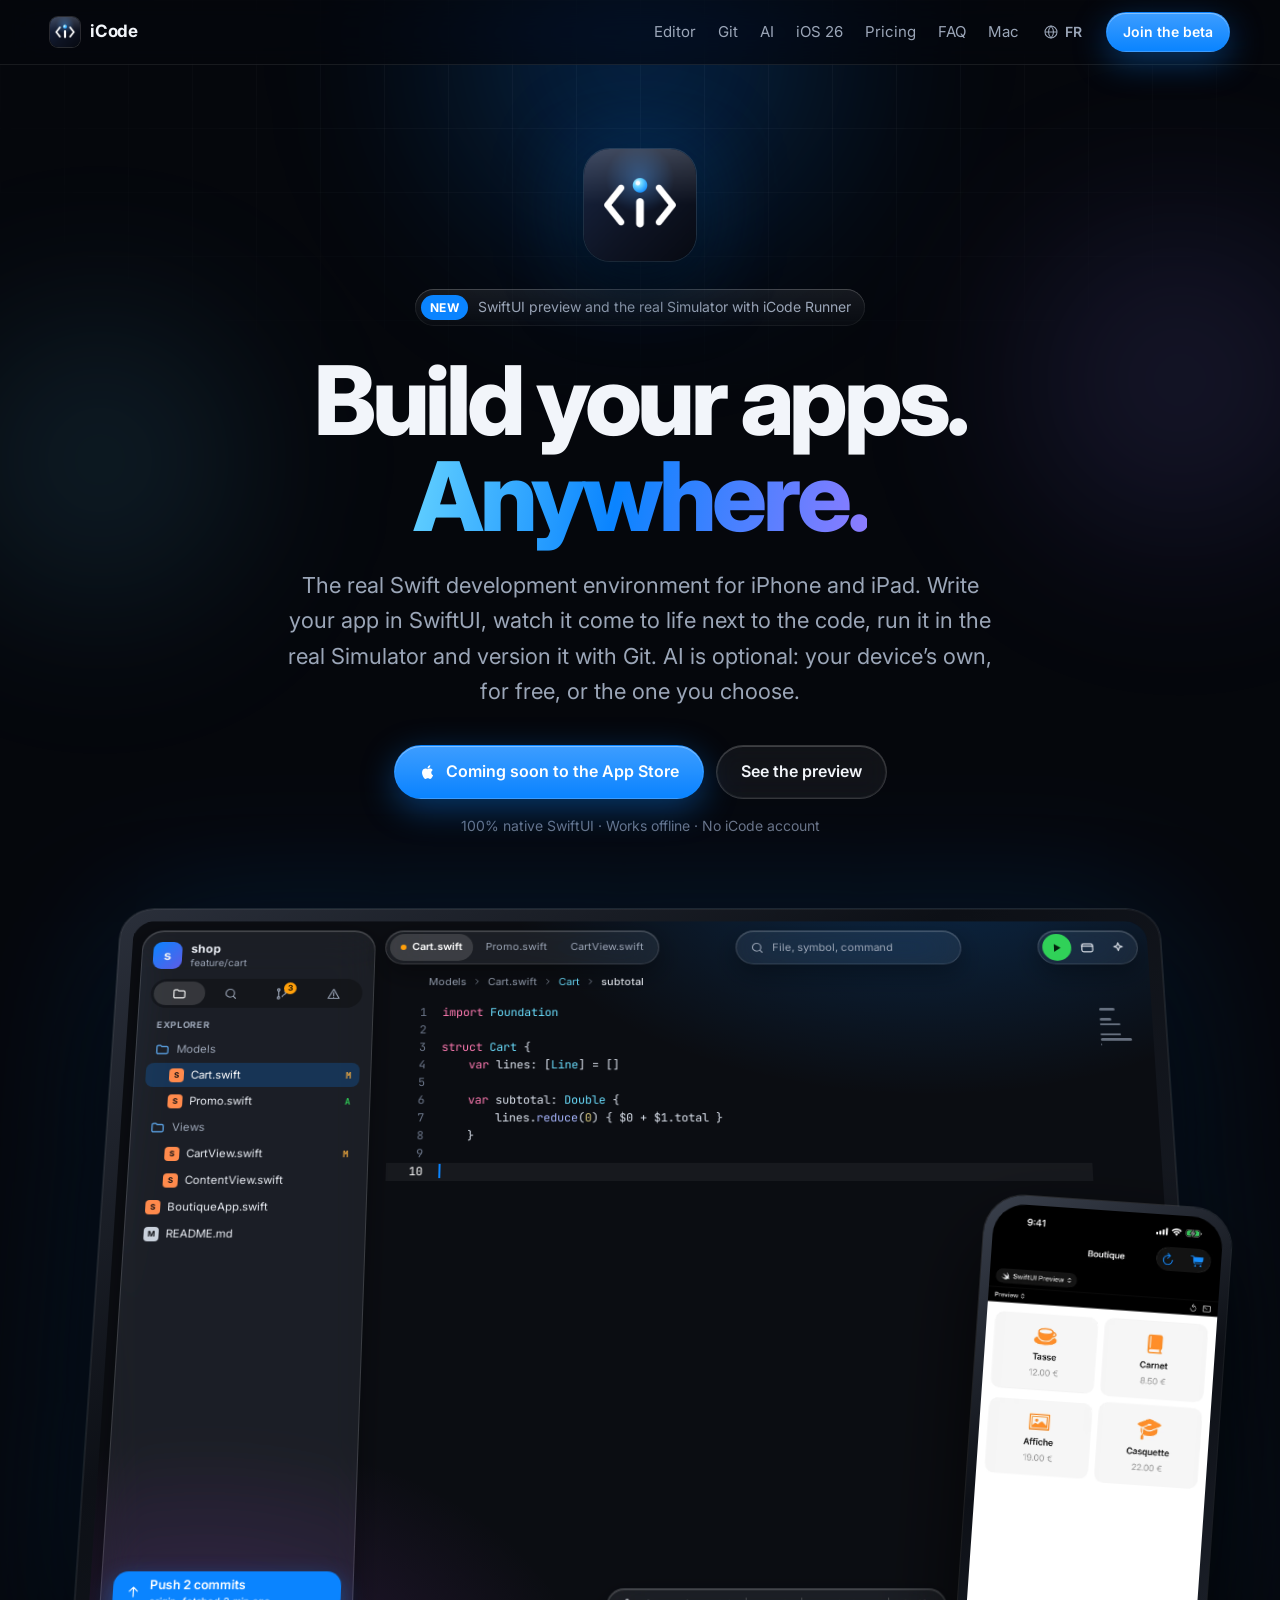
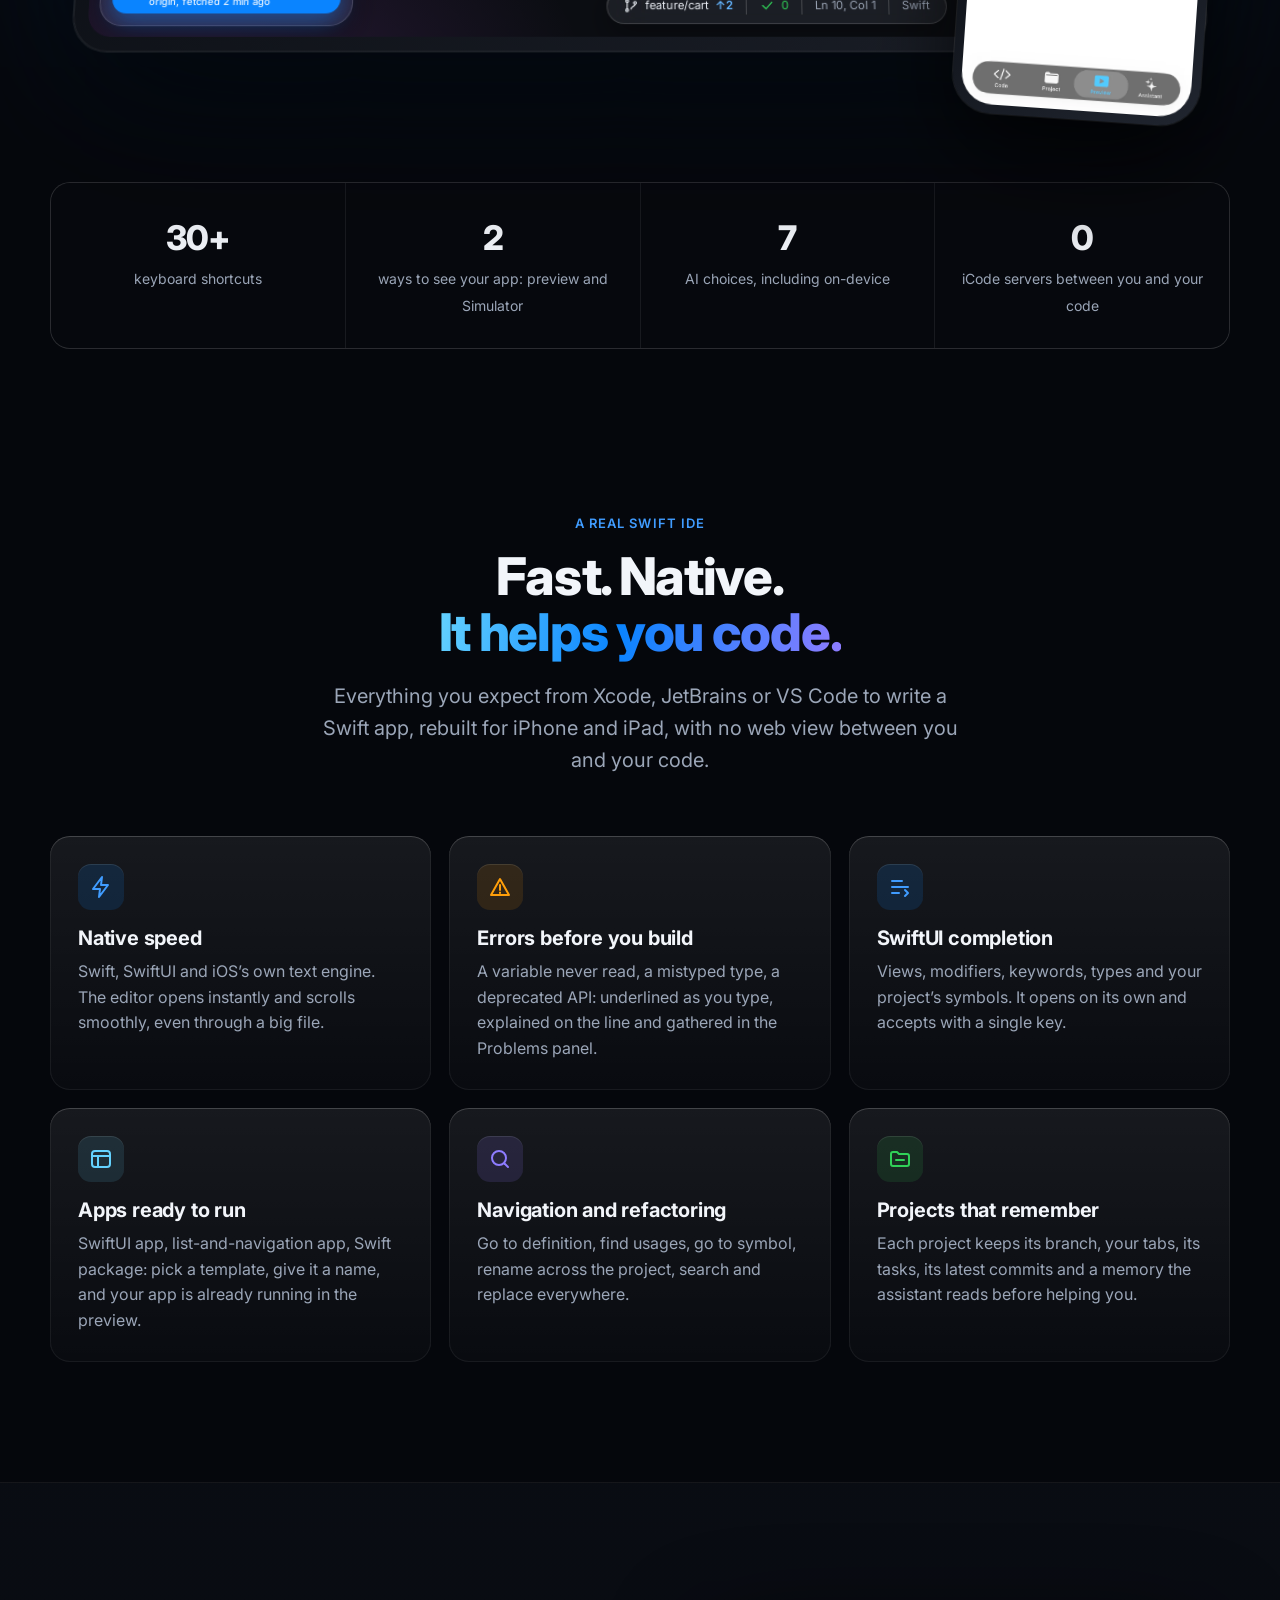
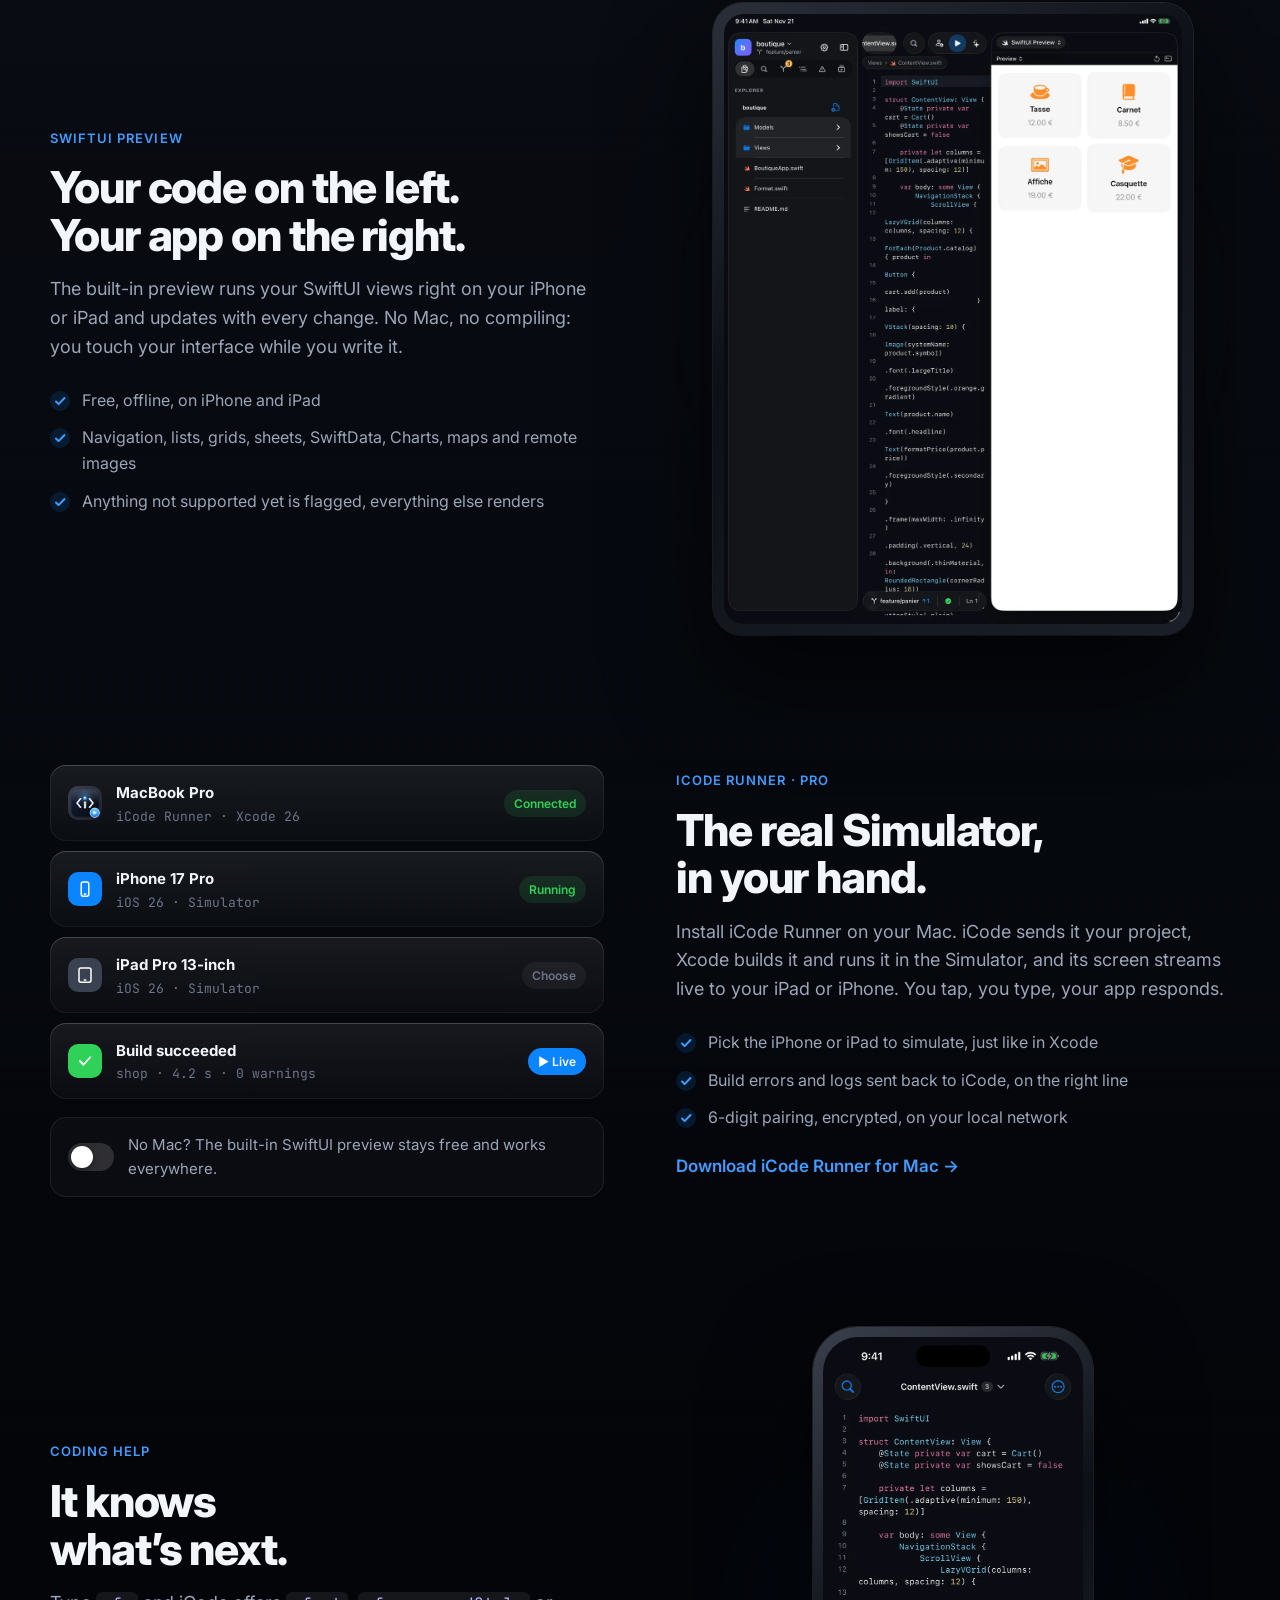
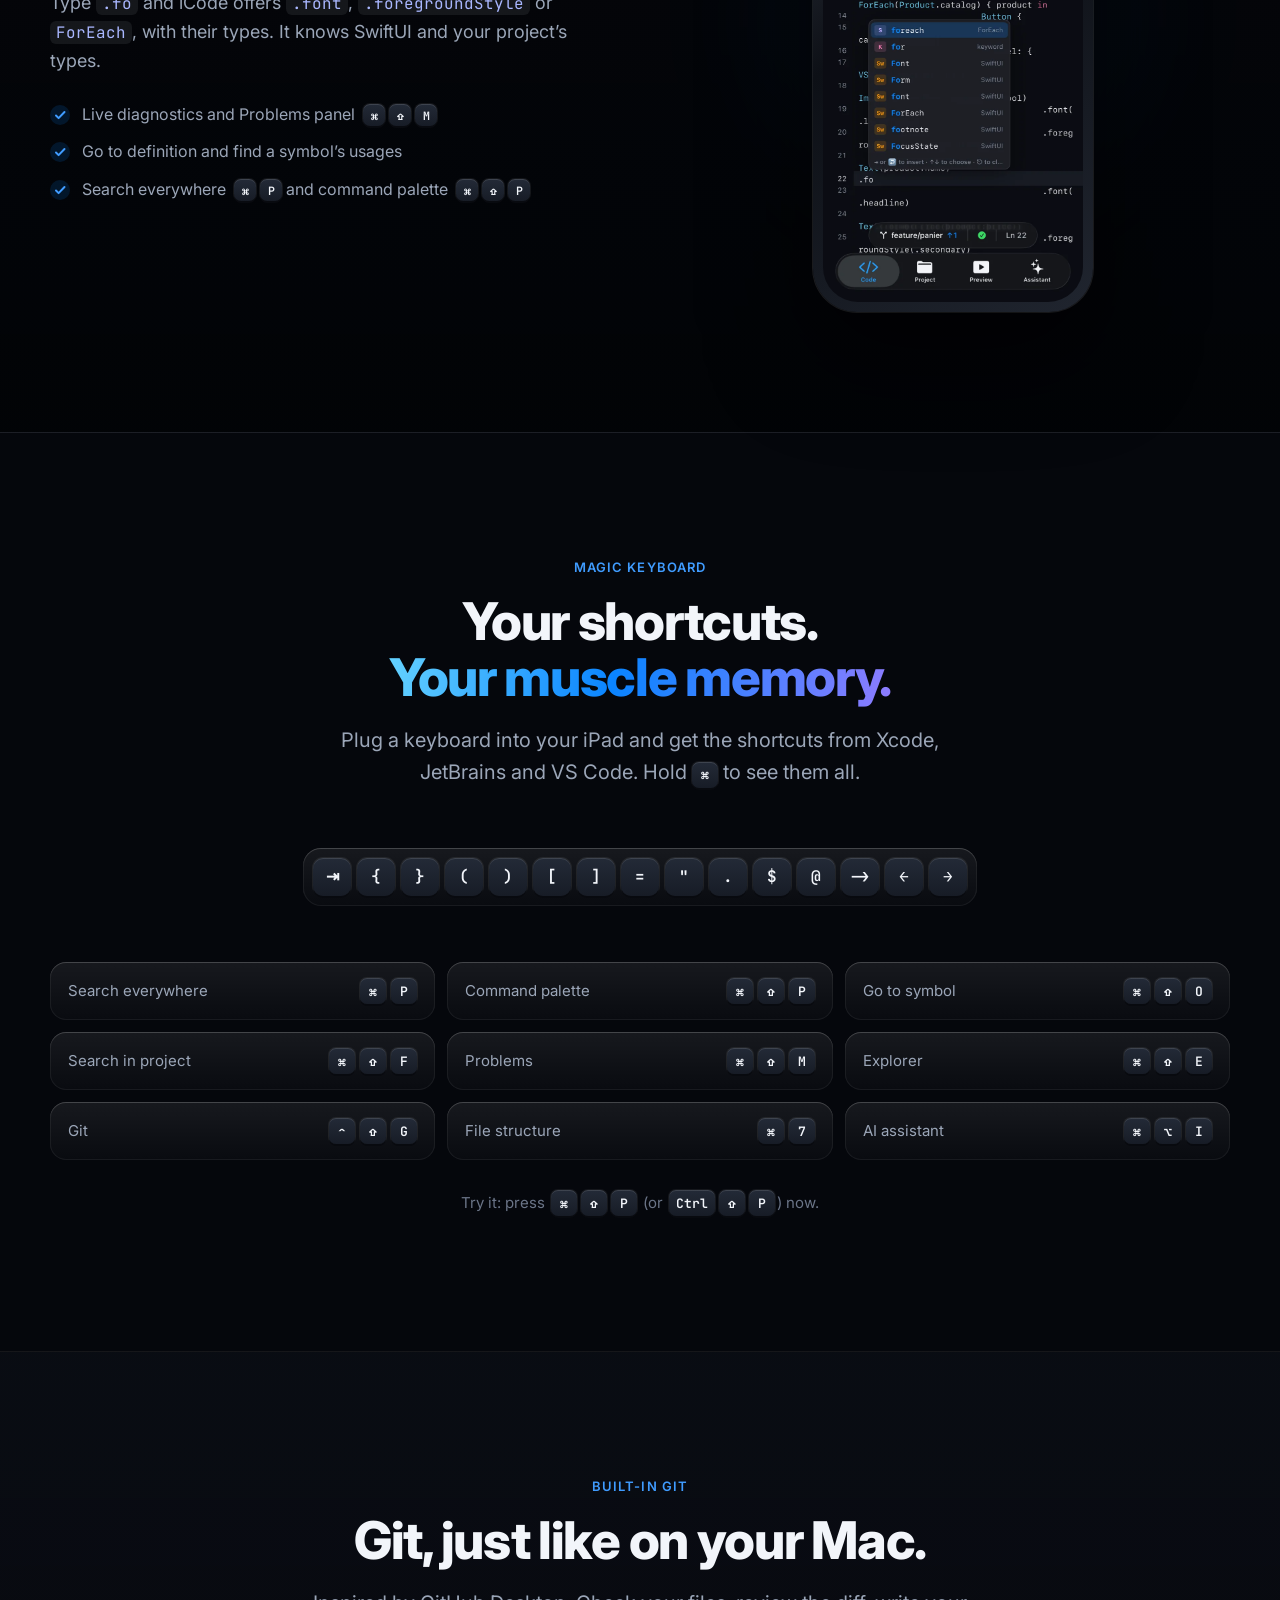
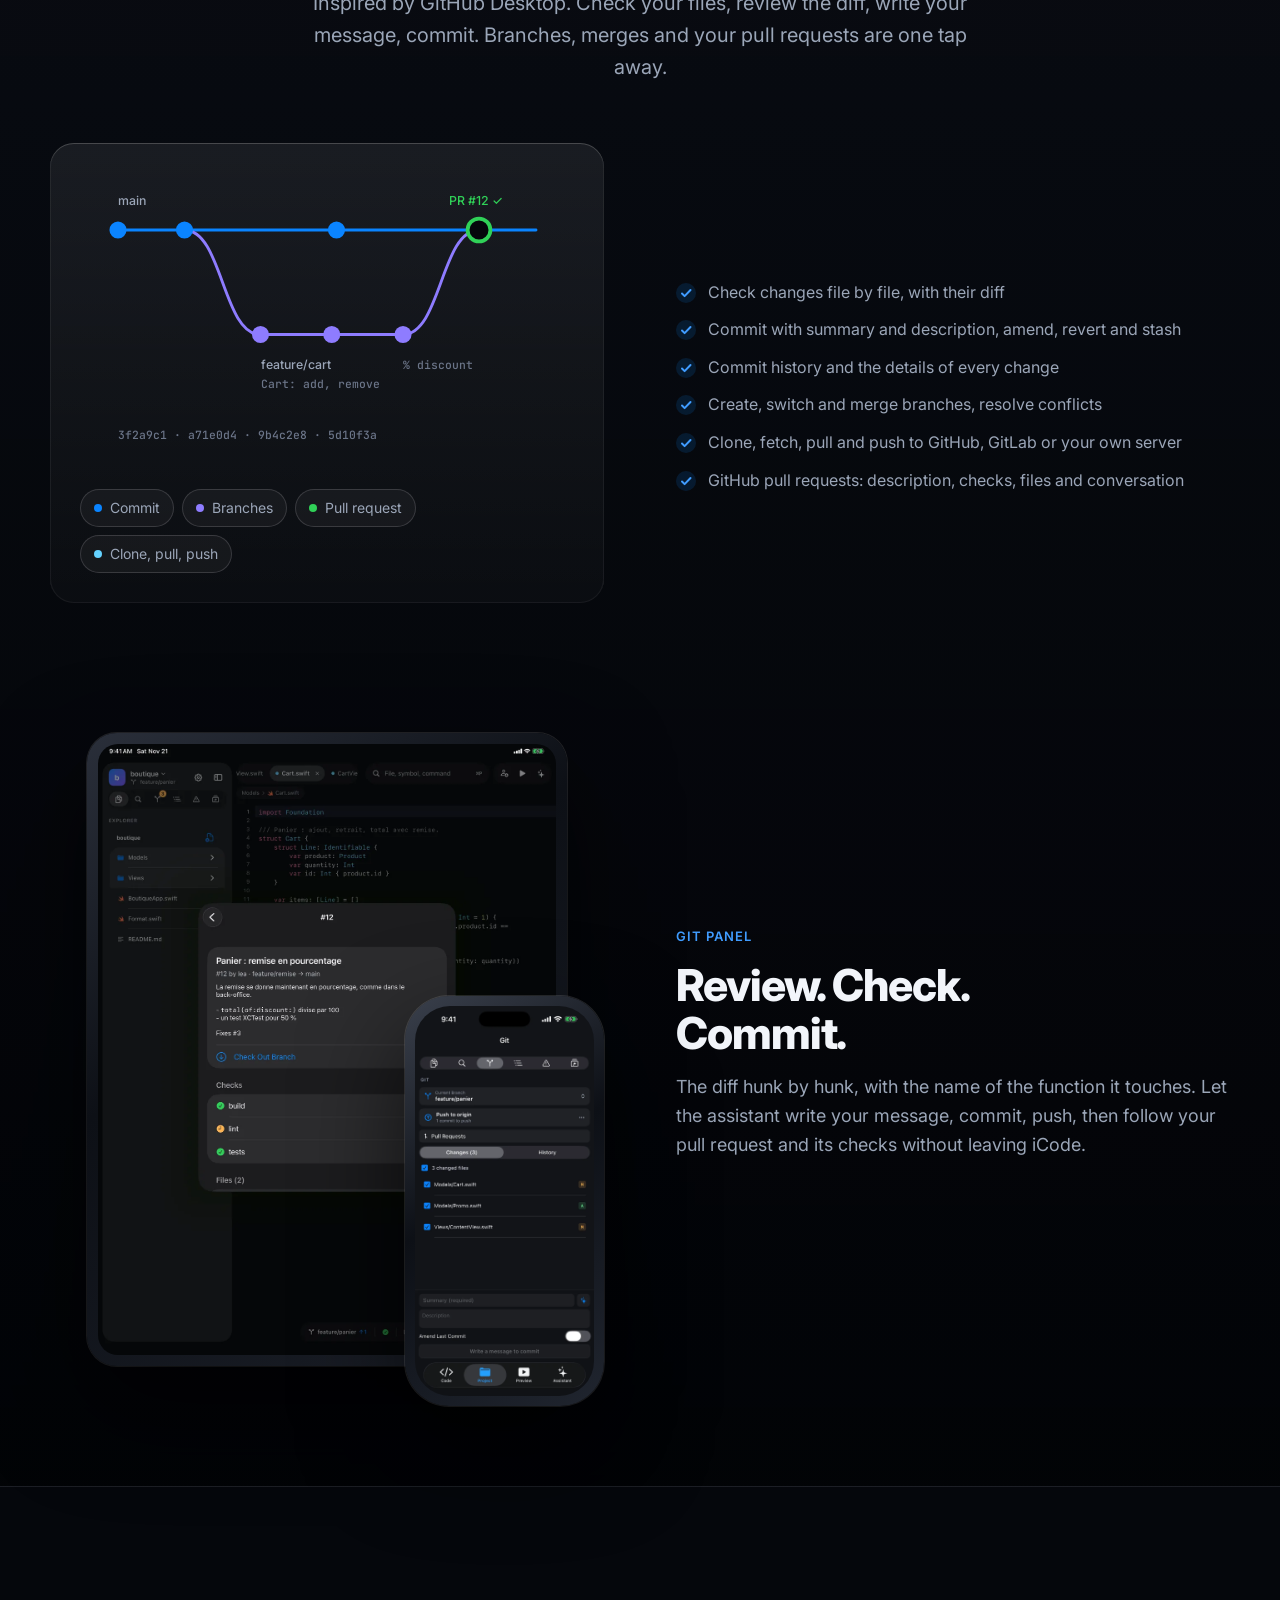
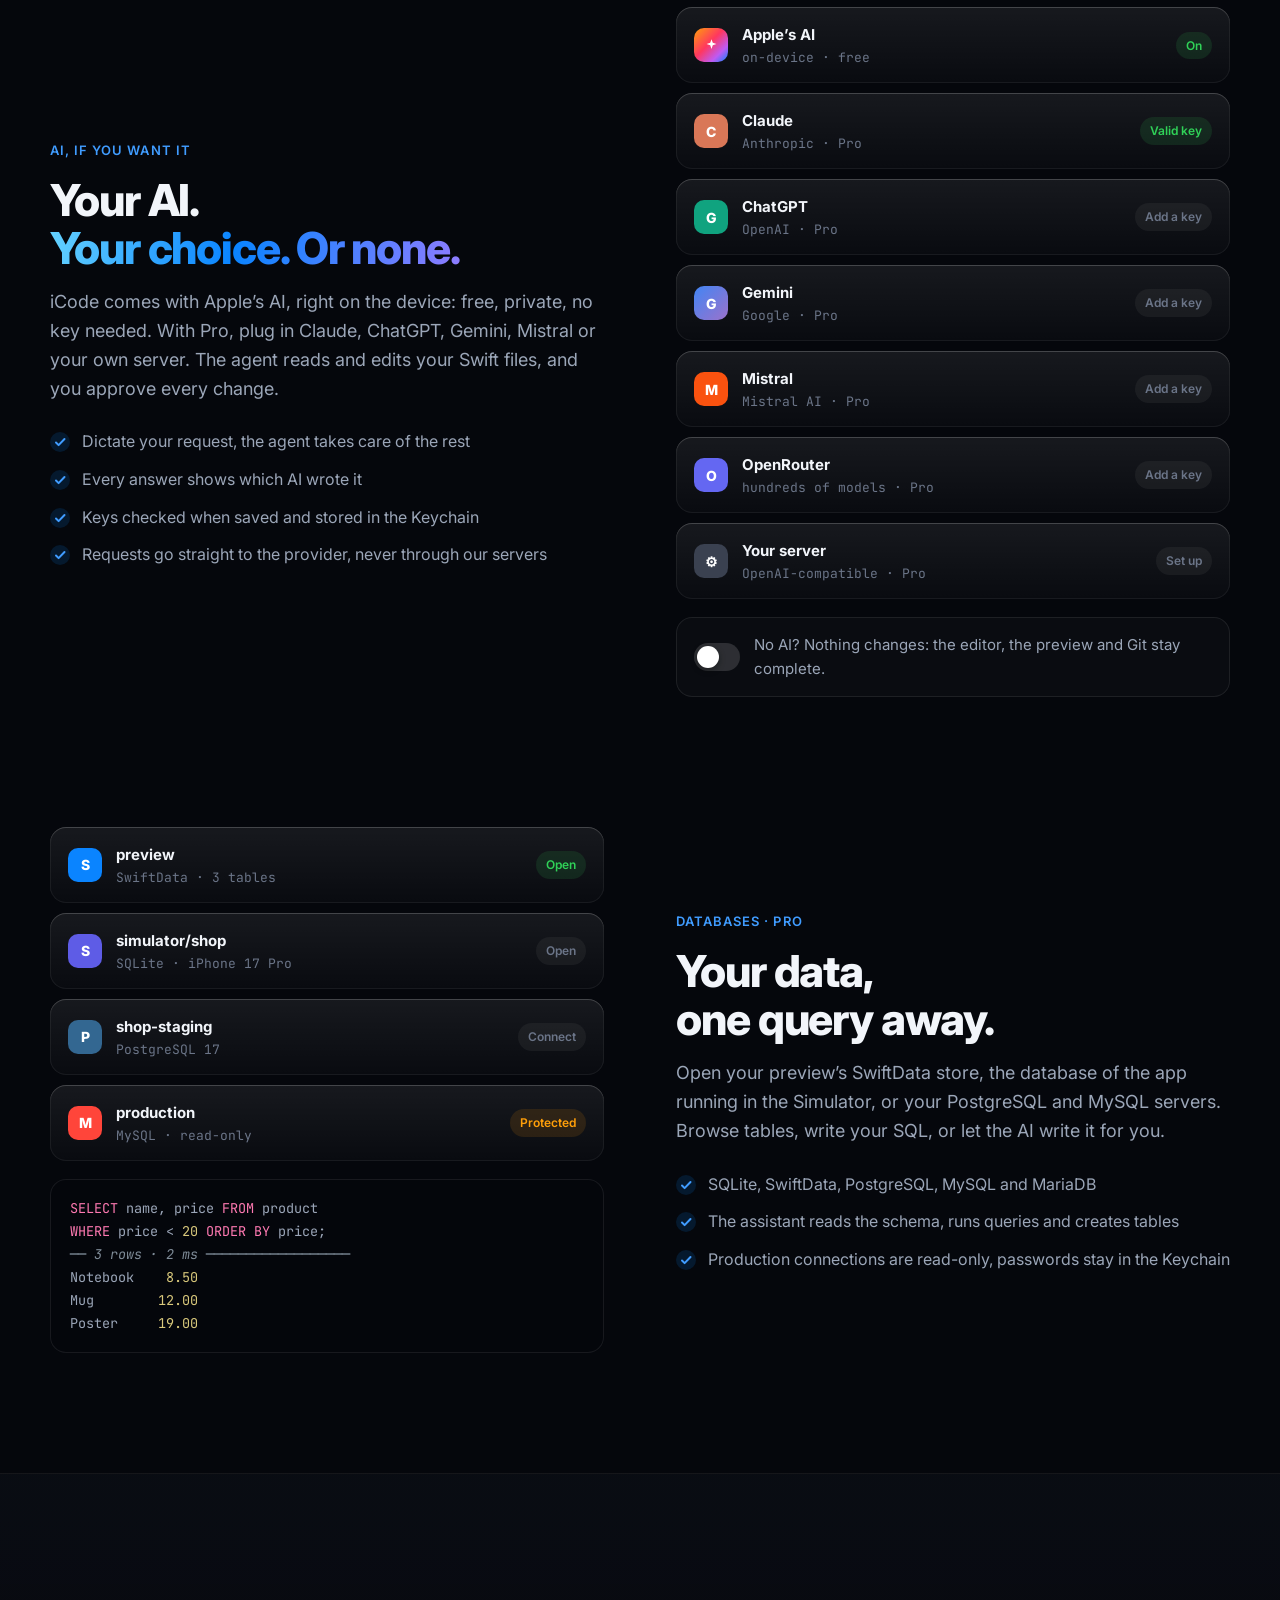
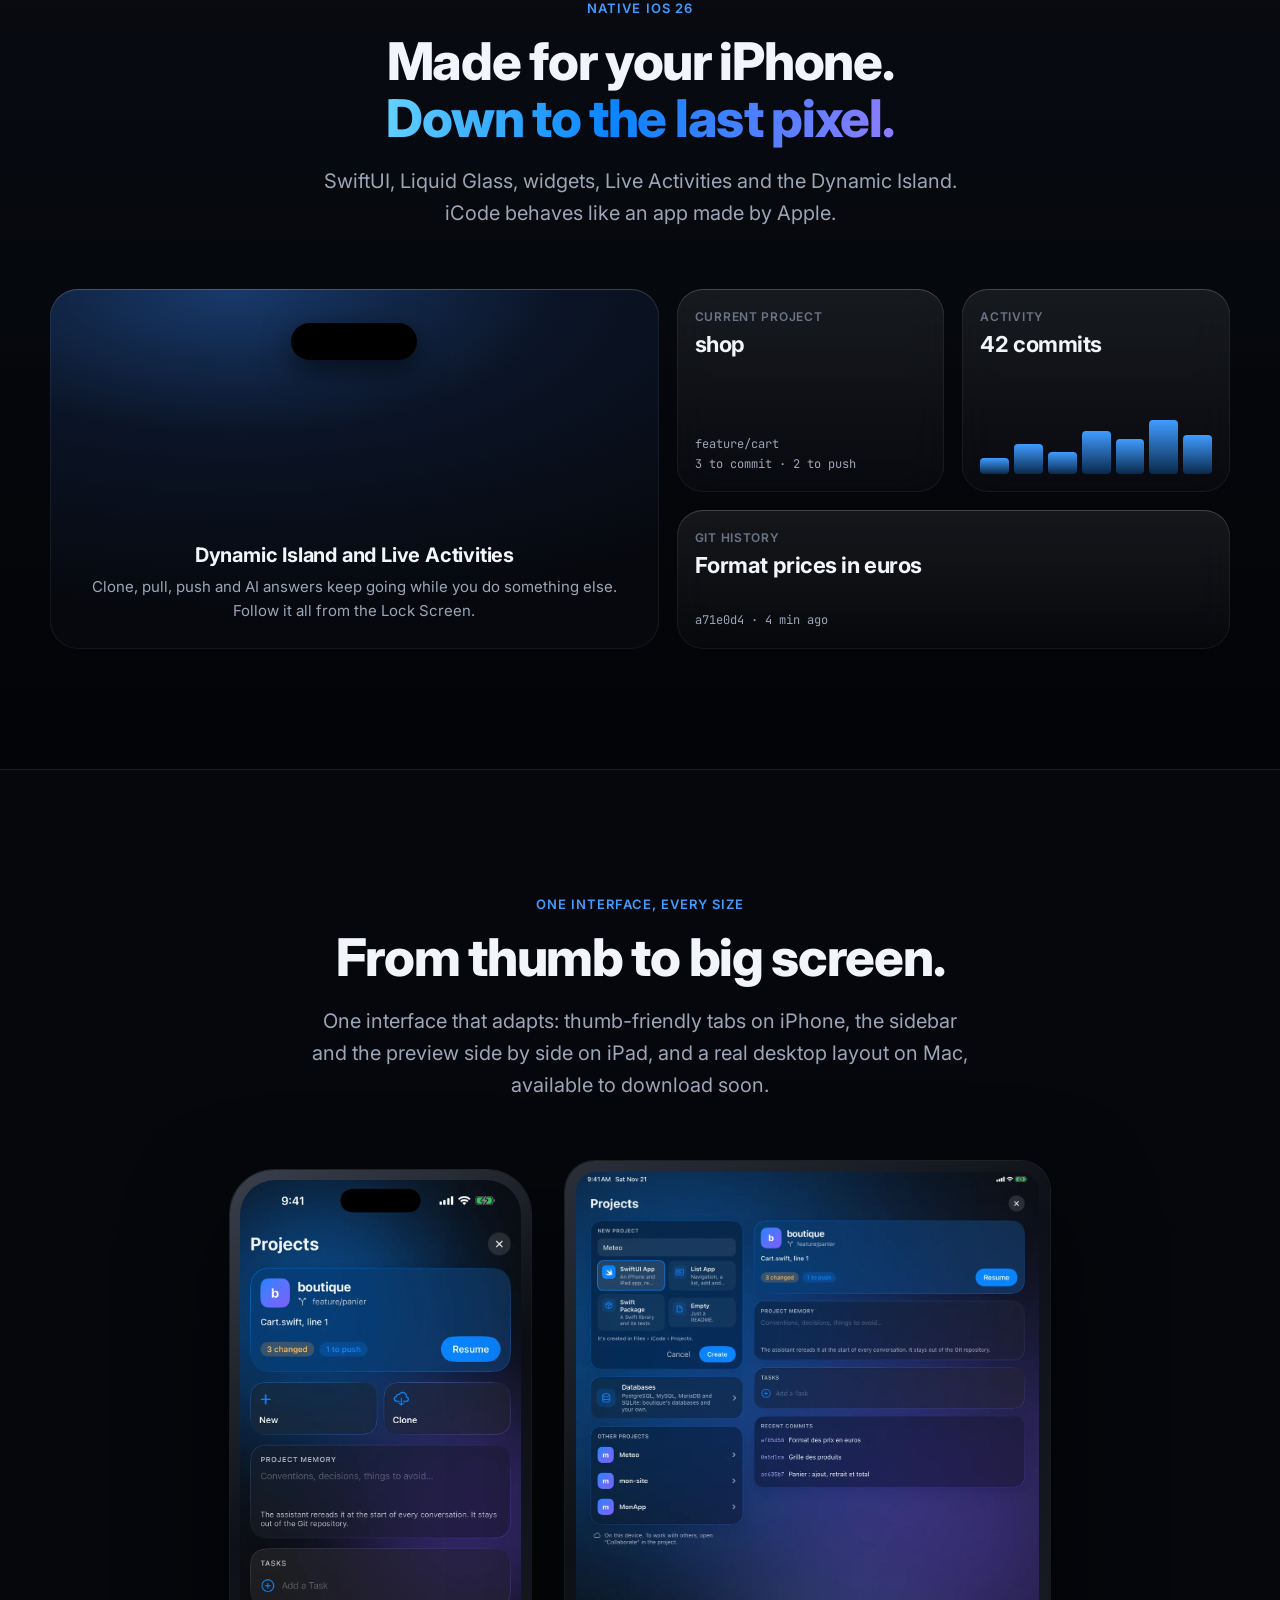
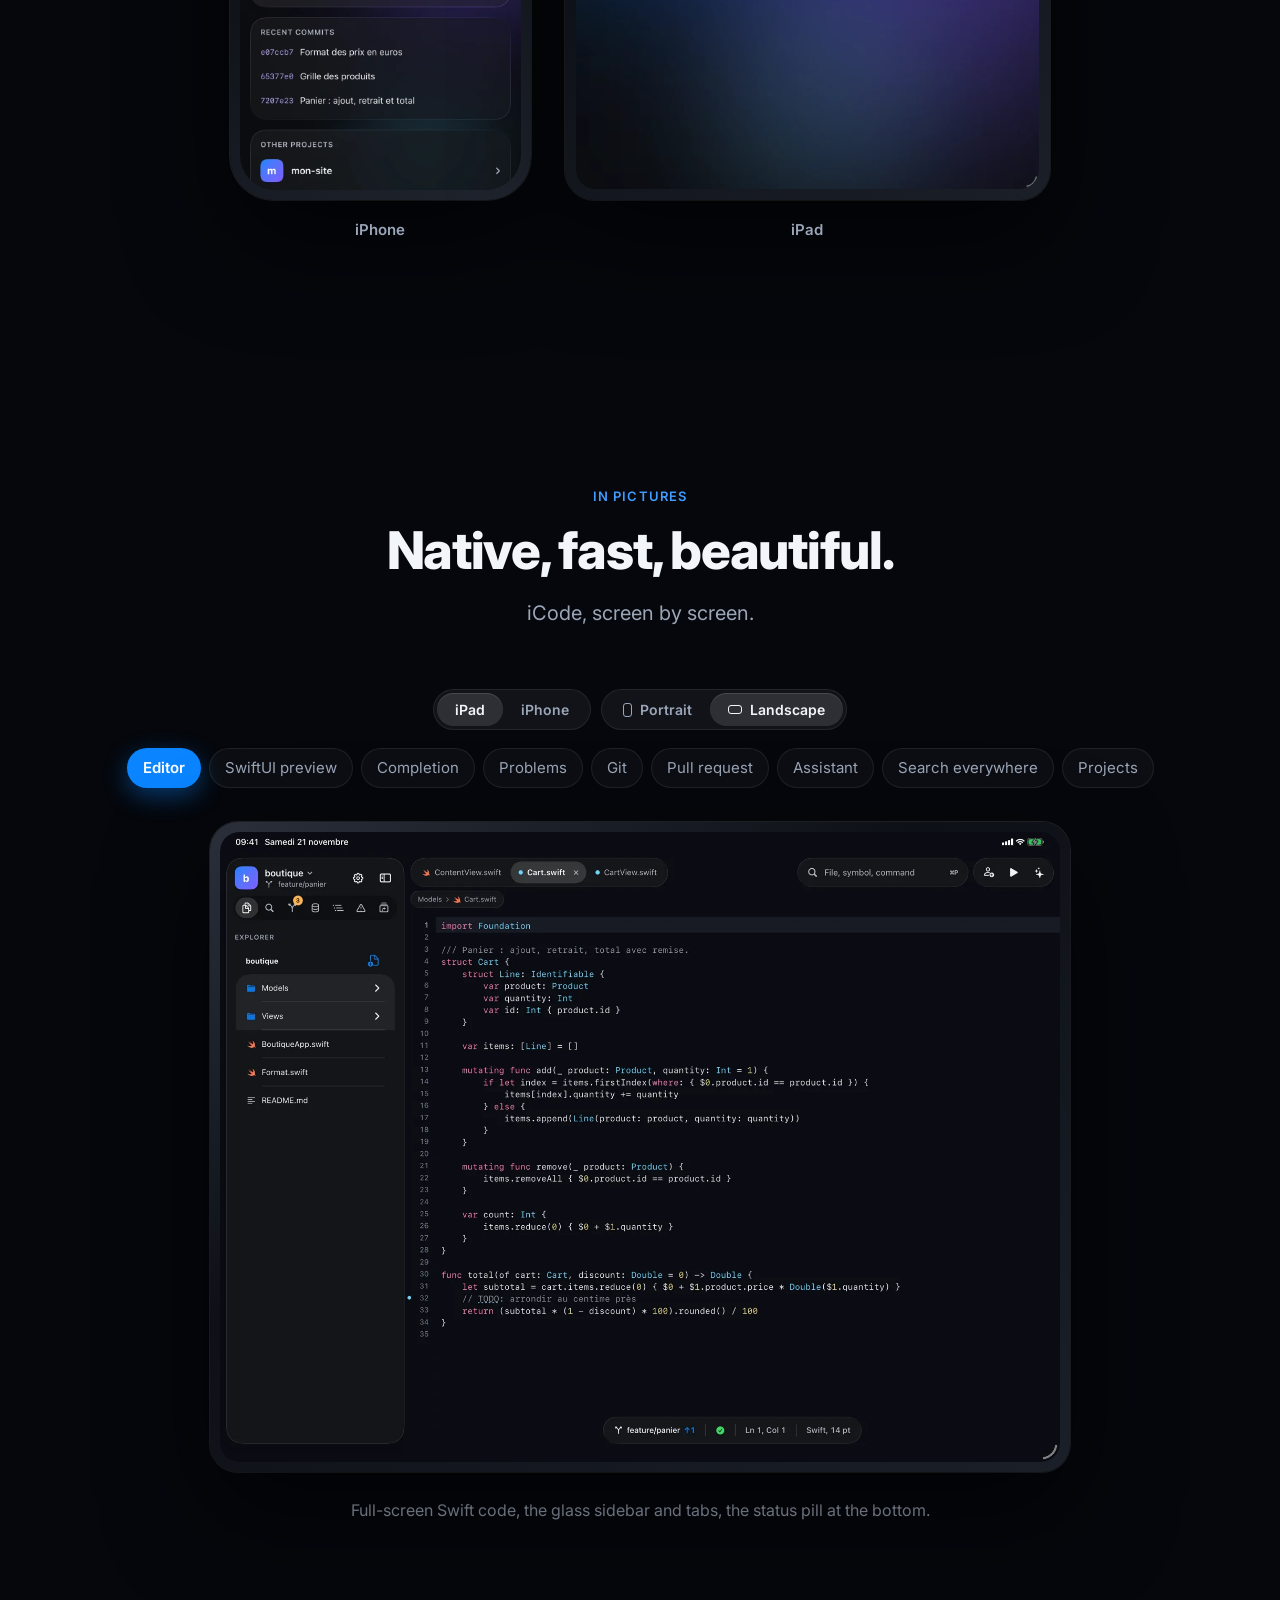
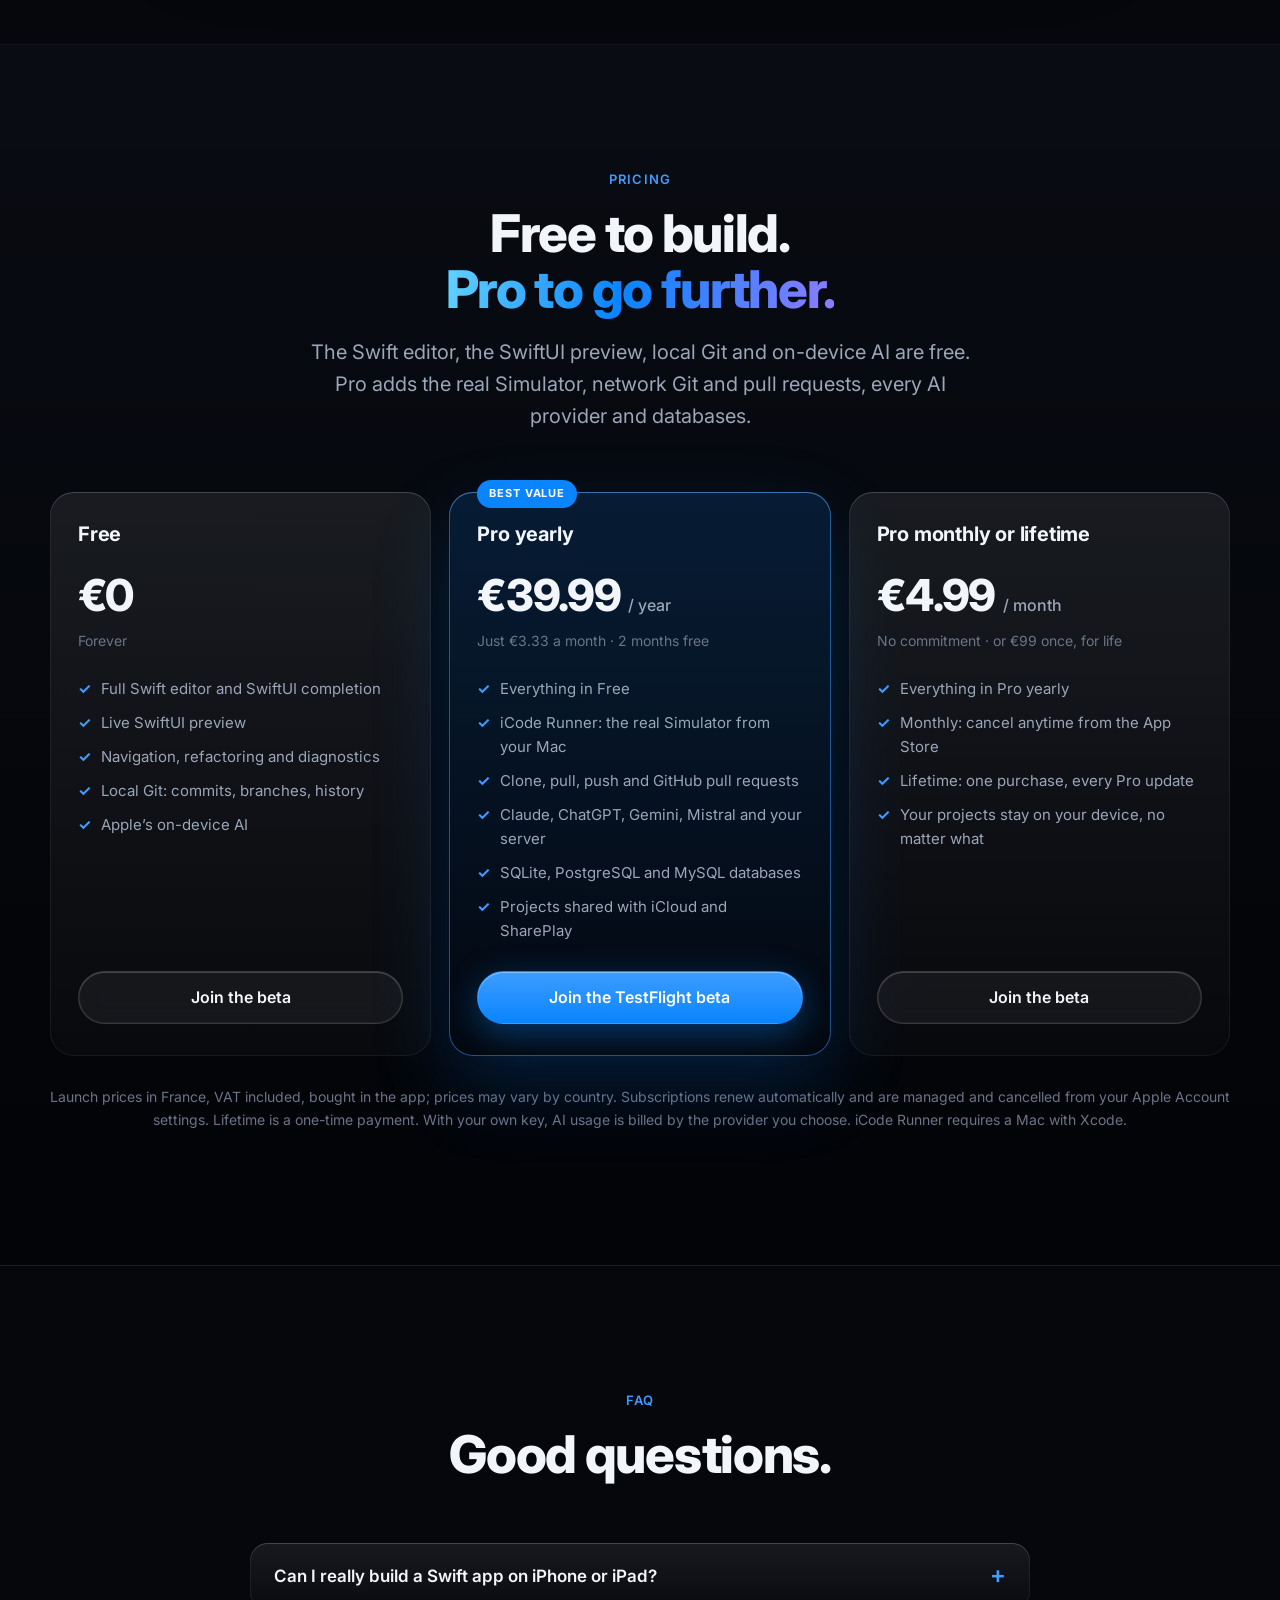
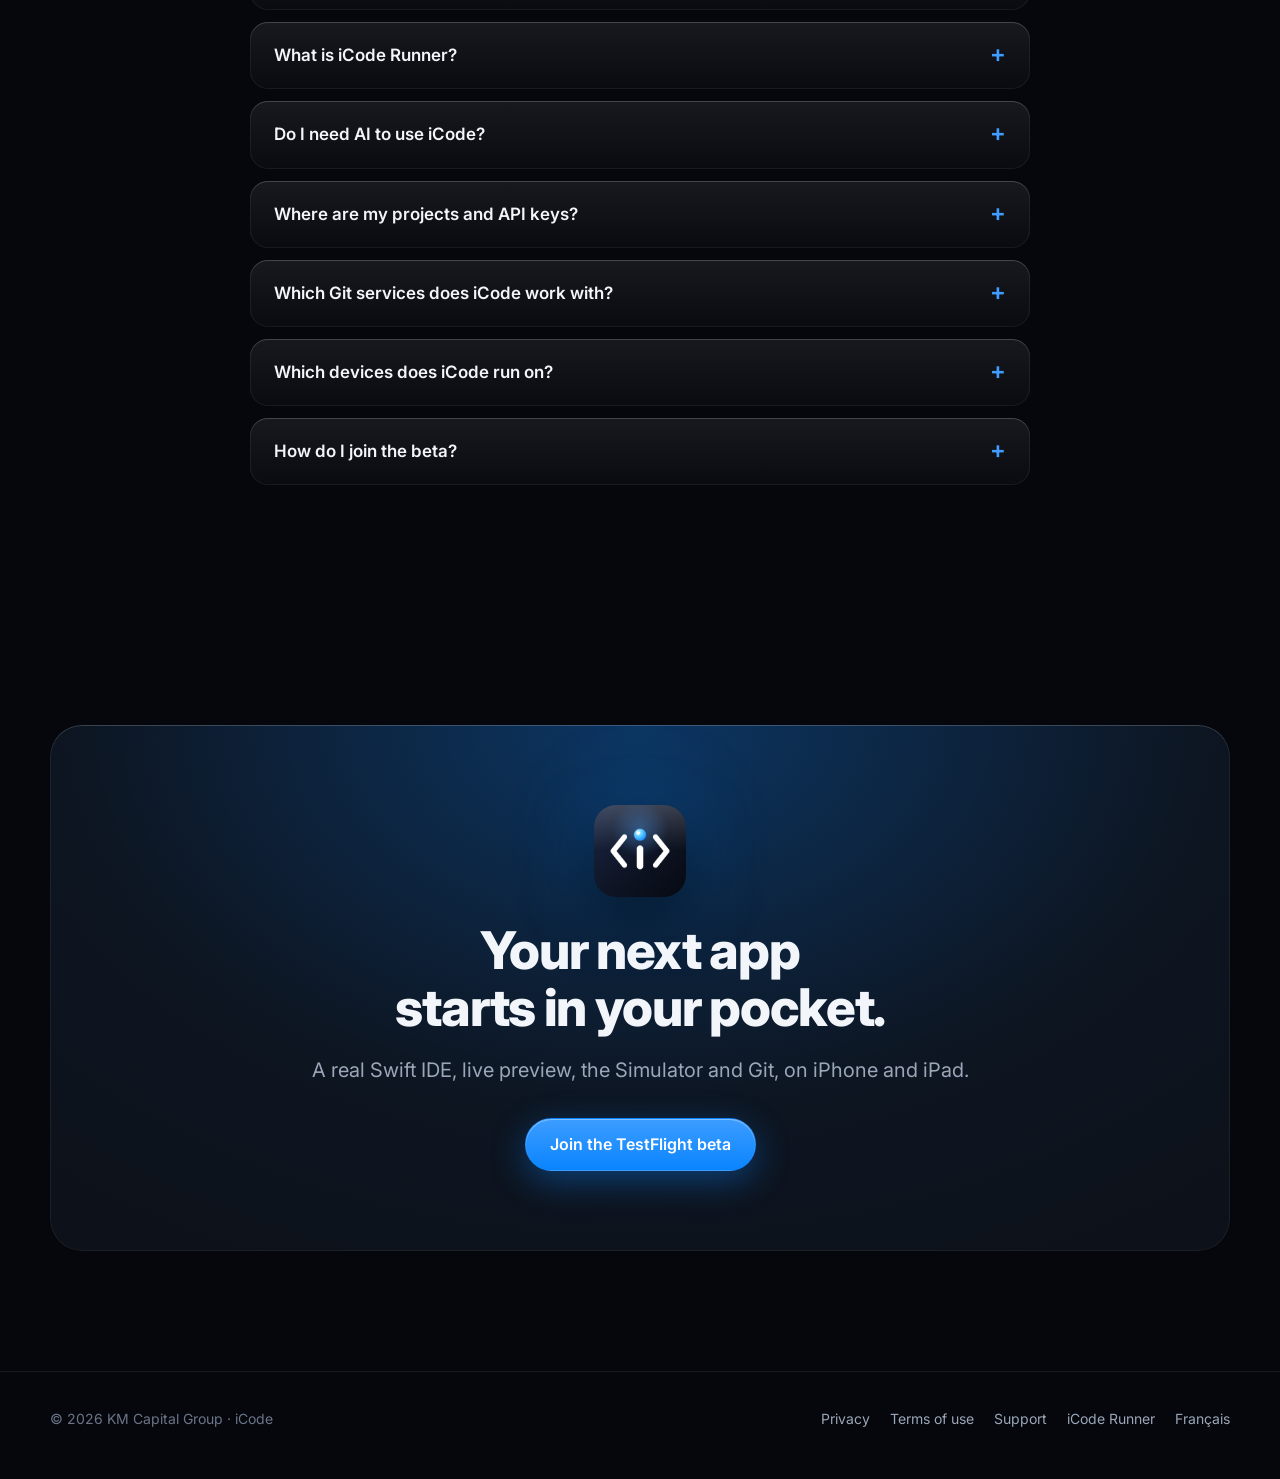
==== index.html @ db149d45 "Merge origin/main dans la page Mac Co-Authored-By: Claude Opus 5.5 <noreply@anthropic.com> Claude-Se" ====
<!doctype html>
<html lang="fr">
<head>
  <meta charset="utf-8">
  <meta name="viewport" content="width=device-width, initial-scale=1">
  <title>iCode — Crée tes apps. Partout.</title>
  <meta name="description" content="iCode est un vrai environnement de développement Swift pour iPhone et iPad : écris ton app en SwiftUI, vois-la en direct, lance-la dans le vrai simulateur avec iCode Runner et versionne-la avec Git. L’IA est en option.">
  <meta name="theme-color" content="#05070C">
  <link rel="icon" type="image/png" href="assets/favicon.png">
  <link rel="apple-touch-icon" href="assets/icone.png">
  <meta property="og:type" content="website">
  <meta property="og:title" content="iCode — Crée tes apps. Partout.">
  <meta property="og:description" content="Swift et SwiftUI, aperçu en direct, vrai simulateur et Git, sur iPhone et iPad. L’IA si tu veux.">
  <meta property="og:image" content="https://kmcapitalgroup.github.io/icode-site/assets/partage.jpg?v=2">
  <meta property="og:locale" content="fr_FR">
  <meta name="twitter:card" content="summary_large_image">
  <link rel="alternate" hreflang="fr" href="https://kmcapitalgroup.github.io/icode-site/">
  <link rel="alternate" hreflang="en" href="https://kmcapitalgroup.github.io/icode-site/en/">
  <link rel="alternate" hreflang="x-default" href="https://kmcapitalgroup.github.io/icode-site/">
  <link rel="preconnect" href="https://fonts.googleapis.com">
  <link rel="preconnect" href="https://fonts.gstatic.com" crossorigin>
  <link rel="stylesheet" href="https://fonts.googleapis.com/css2?family=Inter:wght@400;500;600;700;800&family=JetBrains+Mono:wght@400;600;700&display=swap">
  <link rel="stylesheet" href="assets/style.css">
  <script>
    document.documentElement.classList.add('js');
    // Visiteur sans français dans ses langues : version anglaise, sauf choix explicite.
    try {
      if (!localStorage.getItem('icode-lang') && !(navigator.languages || [navigator.language]).some(function (l) { return /^fr/i.test(l); })) location.replace('en/' + location.hash);
    } catch (e) {}
  </script>
</head>
<body>
<div class="backdrop" aria-hidden="true"><span class="orb o1"></span><span class="orb o2"></span><span class="orb o3"></span></div>

<header class="nav">
  <div class="wrap">
    <a class="brand" href="#top"><img src="assets/icone.png" alt="" width="30" height="30">iCode</a>
    <nav class="nav-links" aria-label="Sections">
      <a href="#ide">L’éditeur</a>
      <a href="#git">Git</a>
      <a href="#ia">IA</a>
      <a href="#ios">iOS 26</a>
      <a href="#tarifs">Tarifs</a>
      <a href="#faq">FAQ</a>
      <a href="mac/">Mac</a>
    </nav>
    <a class="lang" onclick="try{localStorage.setItem('icode-lang','en')}catch(e){}" href="en/" hreflang="en" lang="en" title="English"><svg viewBox="0 0 24 24" aria-hidden="true"><circle cx="12" cy="12" r="9"/><path d="M3 12h18M12 3c2.5 2.7 3.8 5.7 3.8 9s-1.3 6.3-3.8 9c-2.5-2.7-3.8-5.7-3.8-9s1.3-6.3 3.8-9z"/></svg>EN</a>
    <a class="btn btn-primary btn-sm" href="#tarifs">Rejoindre la bêta</a>
  </div>
</header>

<main id="top">

  <!-- Hero -->
  <section class="hero">
    <div class="wrap">
      <img class="hero-icon" src="assets/icone.png" alt="Icône d’iCode" width="112" height="112">
      <div><span class="pill"><b>NOUVEAU</b>Aperçu SwiftUI et vrai simulateur avec iCode Runner</span></div>
      <h1>Crée tes apps.<br><span class="gradient-text">Partout.</span></h1>
      <p class="lead">Le vrai environnement de développement Swift pour iPhone et iPad. Écris ton app en SwiftUI, regarde-la prendre vie à côté du code, lance-la dans le vrai simulateur et versionne-la avec Git. L’IA est en option : celle de ton appareil, gratuite, ou celle de ton choix.</p>
      <div class="hero-cta">
        <a class="btn btn-primary" href="#tarifs">
          <svg viewBox="0 0 24 24" fill="currentColor" aria-hidden="true"><path d="M16.37 12.68c-.02-2.3 1.88-3.4 1.96-3.46-1.07-1.56-2.73-1.78-3.32-1.8-1.41-.14-2.76.83-3.48.83-.72 0-1.82-.81-3-.79-1.54.02-2.97.9-3.76 2.28-1.6 2.78-.41 6.9 1.15 9.16.76 1.1 1.67 2.34 2.86 2.3 1.15-.05 1.58-.74 2.97-.74 1.38 0 1.77.74 2.98.72 1.23-.02 2.01-1.12 2.76-2.23.87-1.28 1.23-2.52 1.25-2.58-.03-.01-2.4-.92-2.42-3.65zM14.1 5.9c.63-.77 1.06-1.83.94-2.9-.91.04-2.02.61-2.67 1.37-.58.68-1.1 1.77-.96 2.81 1.02.08 2.06-.52 2.69-1.28z"/></svg>
          Bientôt sur l’App Store
        </a>
        <a class="btn btn-ghost" href="#apercu">Voir l’aperçu</a>
      </div>
      <p class="hero-note">100 % natif SwiftUI · Fonctionne hors ligne · Aucun compte iCode</p>

      <div class="stage" id="stage">
        <div class="ipad">
          <div class="ipad-screen">
            <div class="demo" id="demo" role="img" aria-label="Démo animée d’iCode : on écrit une méthode Swift avec l’autocomplétion, puis on commit et on pousse les changements avec le panneau Git">
              <noscript><img src="assets/captures/fr/ipad-editor.webp" alt="L’éditeur Swift d’iCode sur iPad"></noscript>
            </div>
          </div>
        </div>
        <div class="iphone"><img src="assets/captures/fr/iphone-apercu.webp" width="780" height="1695" alt="iCode sur iPhone : l’aperçu SwiftUI d’une app de boutique"></div>
      </div>

      <div class="stats reveal">
        <div class="stat"><strong>30+</strong><span>raccourcis clavier</span></div>
        <div class="stat"><strong>2</strong><span>façons de voir ton app : aperçu et simulateur</span></div>
        <div class="stat"><strong>7</strong><span>IA au choix, dont celle de l’appareil</span></div>
        <div class="stat"><strong>0</strong><span>serveur iCode entre toi et ton code</span></div>
      </div>
    </div>
  </section>

  <!-- Un vrai IDE -->
  <section id="ide">
    <div class="wrap">
      <div class="section-head center reveal">
        <span class="eyebrow">Un vrai IDE Swift</span>
        <h2>Rapide. Natif.<br><span class="gradient-text">Il t’aide à coder.</span></h2>
        <p class="lead">Tout ce que tu attends d’Xcode, de JetBrains ou de VS Code pour écrire une app Swift, réécrit pour iPhone et iPad, sans web view entre toi et ton code.</p>
      </div>
      <div class="grid-3">
        <article class="card reveal">
          <div class="icon"><svg viewBox="0 0 24 24" fill="none" stroke="currentColor" stroke-width="2" stroke-linecap="round" stroke-linejoin="round" aria-hidden="true"><path d="M13 2 4 14h7l-1 8 9-12h-7z"/></svg></div>
          <h3>La vitesse du natif</h3>
          <p>Swift, SwiftUI et le moteur de texte d’iOS. L’éditeur s’ouvre tout de suite et défile sans à-coups, même sur un gros fichier.</p>
        </article>
        <article class="card reveal">
          <div class="icon orange"><svg viewBox="0 0 24 24" fill="none" stroke="currentColor" stroke-width="2" stroke-linecap="round" stroke-linejoin="round" aria-hidden="true"><path d="M12 4l9 16H3z"/><path d="M12 10v5M12 17.5v.5"/></svg></div>
          <h3>Les erreurs avant le build</h3>
          <p>Une variable jamais lue, un type mal tapé, une API dépréciée : c’est souligné pendant que tu tapes, expliqué sur la ligne et regroupé dans le panneau Problèmes.</p>
        </article>
        <article class="card reveal">
          <div class="icon"><svg viewBox="0 0 24 24" fill="none" stroke="currentColor" stroke-width="2" stroke-linecap="round" stroke-linejoin="round" aria-hidden="true"><path d="M4 6h10M4 12h16M4 18h7"/><path d="m17 15 3 3-3 3"/></svg></div>
          <h3>Complétion SwiftUI</h3>
          <p>Vues, modificateurs, mots-clés, types et symboles de ton projet. Elle s’ouvre toute seule et se valide d’une touche.</p>
        </article>
        <article class="card reveal">
          <div class="icon cyan"><svg viewBox="0 0 24 24" fill="none" stroke="currentColor" stroke-width="2" stroke-linecap="round" stroke-linejoin="round" aria-hidden="true"><rect x="3" y="4" width="18" height="16" rx="3"/><path d="M3 9h18M9 20V9"/></svg></div>
          <h3>Des apps prêtes à lancer</h3>
          <p>App SwiftUI, app avec liste et navigation, package Swift : choisis un modèle, donne un nom, et ton app tourne déjà dans l’aperçu.</p>
        </article>
        <article class="card reveal">
          <div class="icon violet"><svg viewBox="0 0 24 24" fill="none" stroke="currentColor" stroke-width="2" stroke-linecap="round" stroke-linejoin="round" aria-hidden="true"><circle cx="11" cy="11" r="7"/><path d="m20 20-3.5-3.5"/></svg></div>
          <h3>Navigation et refactoring</h3>
          <p>Aller à la définition, trouver les usages, aller au symbole, renommer dans tout le projet, rechercher et remplacer partout.</p>
        </article>
        <article class="card reveal">
          <div class="icon green"><svg viewBox="0 0 24 24" fill="none" stroke="currentColor" stroke-width="2" stroke-linecap="round" stroke-linejoin="round" aria-hidden="true"><path d="M3 7a2 2 0 0 1 2-2h4l2 2h8a2 2 0 0 1 2 2v8a2 2 0 0 1-2 2H5a2 2 0 0 1-2-2z"/><path d="M8 13h8"/></svg></div>
          <h3>Des projets qui se souviennent</h3>
          <p>Chaque projet garde sa branche, tes onglets, ses tâches, ses derniers commits et une mémoire que l’assistant relit avant de t’aider.</p>
        </article>
      </div>
    </div>
  </section>

  <!-- Fonctionnalités détaillées -->
  <section class="alt" id="apercu">
    <div class="wrap">
      <div class="feature">
        <div class="feature-text reveal">
          <span class="eyebrow">Aperçu SwiftUI</span>
          <h2>Ton code à gauche.<br>Ton app à droite.</h2>
          <p class="lead">L’aperçu intégré fait tourner tes vues SwiftUI directement sur l’iPhone ou l’iPad et se met à jour à chaque modification. Pas de Mac, pas de compilation : tu touches ton interface pendant que tu l’écris.</p>
          <ul class="checks">
            <li>Gratuit, hors ligne, sur iPhone et iPad</li>
            <li>Navigation, listes, grilles, feuilles, SwiftData, Charts, cartes et images distantes</li>
            <li>Ce qui n’est pas encore pris en charge est signalé, tout le reste s’affiche</li>
          </ul>
        </div>
        <div class="device-shot reveal"><div class="tablet"><img src="assets/captures/fr/ipad-apercu.webp" width="1100" height="1467" loading="lazy" alt="iCode sur iPad : le code SwiftUI d’une boutique et son aperçu en direct, avec quatre produits"></div></div>
      </div>

      <div class="feature reverse" id="runner">
        <div class="feature-text reveal">
          <span class="eyebrow">iCode Runner · Pro</span>
          <h2>Le vrai simulateur,<br>dans ta main.</h2>
          <p class="lead">Installe iCode Runner sur ton Mac. iCode y envoie ton projet, Xcode le compile et le lance dans le simulateur, et son écran s’affiche en direct sur ton iPad ou ton iPhone. Tu touches, tu tapes, ton app répond.</p>
          <ul class="checks">
            <li>Choisis l’iPhone ou l’iPad à simuler, comme dans Xcode</li>
            <li>Erreurs de build et journaux renvoyés dans iCode, sur la bonne ligne</li>
            <li>Appairage par code à 6 chiffres, chiffré, sur ton réseau local</li>
          </ul>
          <p class="feature-link"><a href="runner/">Télécharger iCode Runner pour Mac →</a></p>
        </div>
        <div class="reveal">
          <div class="providers runner-card">
            <div class="provider"><span class="mark" style="background:linear-gradient(135deg,#3a4150,#1b1f28)"><img src="assets/runner.png" alt="" width="34" height="34"></span><div><strong>MacBook Pro</strong><small>iCode Runner · Xcode 26</small></div><span class="state">Connecté</span></div>
            <div class="provider"><span class="mark" style="background:#0A84FF"><svg viewBox="0 0 24 24" width="18" height="18" fill="none" stroke="#fff" stroke-width="2" stroke-linecap="round" aria-hidden="true"><rect x="7" y="2.5" width="10" height="19" rx="2.5"/><path d="M11 18.5h2"/></svg></span><div><strong>iPhone 17 Pro</strong><small>iOS 26 · simulateur</small></div><span class="state">Lancé</span></div>
            <div class="provider"><span class="mark" style="background:#3a4150"><svg viewBox="0 0 24 24" width="18" height="18" fill="none" stroke="#fff" stroke-width="2" stroke-linecap="round" aria-hidden="true"><rect x="4" y="2.5" width="16" height="19" rx="2.5"/><path d="M11 18.5h2"/></svg></span><div><strong>iPad Pro 13 pouces</strong><small>iOS 26 · simulateur</small></div><span class="state off">Choisir</span></div>
            <div class="provider build-log"><span class="mark" style="background:#30D158"><svg viewBox="0 0 24 24" width="18" height="18" fill="none" stroke="#fff" stroke-width="2.4" stroke-linecap="round" stroke-linejoin="round" aria-hidden="true"><path d="m5 12 5 5 9-10"/></svg></span><div><strong>Build réussi</strong><small>boutique · 4,2 s · 0 avertissement</small></div><span class="state live">▶︎ En direct</span></div>
          </div>
          <div class="ai-off"><span class="toggle" aria-hidden="true"></span>Pas de Mac ? L’aperçu SwiftUI intégré reste gratuit et marche partout.</div>
        </div>
      </div>

      <div class="feature">
        <div class="feature-text reveal">
          <span class="eyebrow">Aide au développement</span>
          <h2>Il devine<br>la suite.</h2>
          <p class="lead">Tape <code>.fo</code> et iCode te propose <code>.font</code>, <code>.foregroundStyle</code> ou <code>ForEach</code>, avec leur type. Il connaît SwiftUI et les types de ton projet.</p>
          <ul class="checks">
            <li>Diagnostics en direct et panneau Problèmes <kbd>⌘</kbd><kbd>⇧</kbd><kbd>M</kbd></li>
            <li>Aller à la définition et trouver les usages d’un symbole</li>
            <li>Rechercher partout <kbd>⌘</kbd><kbd>P</kbd> et palette de commandes <kbd>⌘</kbd><kbd>⇧</kbd><kbd>P</kbd></li>
          </ul>
        </div>
        <div class="device-shot reveal"><div class="phone"><img src="assets/captures/fr/iphone-completion.webp" width="780" height="1695" loading="lazy" alt="iCode sur iPhone : la complétion SwiftUI propose ForEach, font et foregroundStyle"></div></div>
      </div>
    </div>
  </section>

  <!-- Clavier -->
  <section id="clavier">
    <div class="wrap">
      <div class="section-head center reveal">
        <span class="eyebrow">Magic Keyboard</span>
        <h2>Tes raccourcis.<br><span class="gradient-text">Tes réflexes.</span></h2>
        <p class="lead">Branche un clavier sur ton iPad et retrouve les raccourcis d’Xcode, de JetBrains et de VS Code. Maintiens <kbd>⌘</kbd> pour tous les voir.</p>
      </div>
      <div class="keybar reveal" aria-label="Barre de touches de code au-dessus du clavier logiciel">
        <kbd>⇥</kbd><kbd>{</kbd><kbd>}</kbd><kbd>(</kbd><kbd>)</kbd><kbd>[</kbd><kbd>]</kbd><kbd>=</kbd><kbd>"</kbd><kbd>.</kbd><kbd>$</kbd><kbd>@</kbd><kbd>-&gt;</kbd><kbd>←</kbd><kbd>→</kbd>
      </div>
      <div class="keys" id="keys">
        <div class="key reveal" data-combo="meta+p"><span>Rechercher partout</span><span><kbd>⌘</kbd><kbd>P</kbd></span></div>
        <div class="key reveal" data-combo="meta+shift+p"><span>Palette de commandes</span><span><kbd>⌘</kbd><kbd>⇧</kbd><kbd>P</kbd></span></div>
        <div class="key reveal" data-combo="meta+shift+o"><span>Aller au symbole</span><span><kbd>⌘</kbd><kbd>⇧</kbd><kbd>O</kbd></span></div>
        <div class="key reveal" data-combo="meta+shift+f"><span>Rechercher dans le projet</span><span><kbd>⌘</kbd><kbd>⇧</kbd><kbd>F</kbd></span></div>
        <div class="key reveal" data-combo="meta+shift+m"><span>Problèmes</span><span><kbd>⌘</kbd><kbd>⇧</kbd><kbd>M</kbd></span></div>
        <div class="key reveal" data-combo="meta+shift+e"><span>Explorateur</span><span><kbd>⌘</kbd><kbd>⇧</kbd><kbd>E</kbd></span></div>
        <div class="key reveal" data-combo="ctrl+shift+g"><span>Git</span><span><kbd>⌃</kbd><kbd>⇧</kbd><kbd>G</kbd></span></div>
        <div class="key reveal" data-combo="meta+7"><span>Structure du fichier</span><span><kbd>⌘</kbd><kbd>7</kbd></span></div>
        <div class="key reveal" data-combo="meta+alt+i"><span>Assistant IA</span><span><kbd>⌘</kbd><kbd>⌥</kbd><kbd>I</kbd></span></div>
      </div>
      <p class="key-hint reveal">Essaie : appuie sur <kbd>⌘</kbd><kbd>⇧</kbd><kbd>P</kbd> (ou <kbd>Ctrl</kbd><kbd>⇧</kbd><kbd>P</kbd>) maintenant.</p>
    </div>
  </section>

  <!-- Git -->
  <section id="git" class="alt">
    <div class="wrap">
      <div class="section-head center reveal">
        <span class="eyebrow">Git intégré</span>
        <h2>Git, comme sur ton Mac.</h2>
        <p class="lead">Inspiré de GitHub Desktop. Coche tes fichiers, relis le diff, écris ton message, commit. Les branches, la fusion et tes pull requests sont à un tap.</p>
      </div>
      <div class="feature">
        <div class="graph-card graph reveal" id="graph">
          <svg viewBox="0 0 520 300" role="img" aria-label="Graphe de commits : une branche feature/panier part de main puis y est fusionnée">
            <path class="edge" d="M40 60 H480" stroke="#0A84FF"/>
            <path class="edge" d="M110 60 C150 60 150 170 190 170 H340 C380 170 380 60 420 60" stroke="#8E7CFF" style="transition-delay:.4s"/>
            <g class="node" style="transition-delay:.1s"><circle cx="40" cy="60" r="9" fill="#0A84FF"/></g>
            <g class="node" style="transition-delay:.3s"><circle cx="110" cy="60" r="9" fill="#0A84FF"/></g>
            <g class="node" style="transition-delay:.9s"><circle cx="190" cy="170" r="9" fill="#8E7CFF"/></g>
            <g class="node" style="transition-delay:1.1s"><circle cx="265" cy="170" r="9" fill="#8E7CFF"/></g>
            <g class="node" style="transition-delay:1.3s"><circle cx="340" cy="170" r="9" fill="#8E7CFF"/></g>
            <g class="node" style="transition-delay:.6s"><circle cx="270" cy="60" r="9" fill="#0A84FF"/></g>
            <g class="node" style="transition-delay:1.7s"><circle cx="420" cy="60" r="12" fill="#05070C" stroke="#30D158" stroke-width="4"/></g>
            <text x="40" y="34">main</text>
            <text x="190" y="206">feature/panier</text>
            <text class="mono" x="190" y="226">Panier : ajout, retrait</text>
            <text class="mono" x="340" y="206">Remise en %</text>
            <text x="388" y="34" fill="#30D158" style="fill:#30D158">PR #12 ✓</text>
            <text class="mono" x="40" y="280">3f2a9c1 · a71e0d4 · 9b4c2e8 · 5d10f3a</text>
          </svg>
          <div class="graph-legend">
            <span class="chip"><i style="background:#0A84FF"></i>Commit</span>
            <span class="chip"><i style="background:#8E7CFF"></i>Branches</span>
            <span class="chip"><i style="background:#30D158"></i>Pull request</span>
            <span class="chip"><i style="background:#64D2FF"></i>Clone, pull, push</span>
          </div>
        </div>
        <div class="feature-text reveal">
          <ul class="checks">
            <li>Modifications à cocher fichier par fichier, avec leur diff</li>
            <li>Commit avec résumé et description, amend, revert et stash</li>
            <li>Historique des commits et détail de chaque changement</li>
            <li>Créer, changer et fusionner des branches, résoudre les conflits</li>
            <li>Clone, fetch, pull et push vers GitHub, GitLab ou ton serveur</li>
            <li>Pull requests GitHub : description, vérifications, fichiers et conversation</li>
          </ul>
        </div>
      </div>
      <div class="feature reverse">
        <div class="feature-text reveal">
          <span class="eyebrow">Panneau Git</span>
          <h2>Relis. Coche.<br>Commit.</h2>
          <p class="lead">Le diff bloc par bloc, avec le nom de la fonction touchée. Laisse l’assistant rédiger ton message, valide, pousse, puis suis ta pull request et ses vérifications sans quitter iCode.</p>
        </div>
        <div class="device-shot duo reveal">
          <div class="tablet"><img src="assets/captures/fr/ipad-pr-detail.webp" width="1100" height="1467" loading="lazy" alt="iCode sur iPad : la pull request #12, sa description et ses vérifications build, lint et tests"></div>
          <div class="phone"><img src="assets/captures/fr/iphone-git.webp" width="780" height="1695" loading="lazy" alt="Git sur iPhone : la branche feature/panier, trois fichiers modifiés et le bouton Valider"></div>
        </div>
      </div>
    </div>
  </section>

  <!-- IA -->
  <section id="ia">
    <div class="wrap">
      <div class="feature">
        <div class="feature-text reveal">
          <span class="eyebrow">L’IA, si tu veux</span>
          <h2>Ton IA.<br><span class="gradient-text">Ton choix. Ou aucune.</span></h2>
          <p class="lead">iCode embarque l’IA d’Apple, directement sur l’appareil : gratuite, privée, sans clé. Avec Pro, branche Claude, ChatGPT, Gemini, Mistral ou ton propre serveur. L’agent lit et modifie tes fichiers Swift, et tu valides chaque changement.</p>
          <ul class="checks">
            <li>Dicte ta demande à la voix, l’agent s’occupe du reste</li>
            <li>Chaque réponse indique l’IA qui l’a écrite</li>
            <li>Clés vérifiées à l’enregistrement et rangées dans le Trousseau</li>
            <li>Requêtes envoyées directement au fournisseur, sans passer par nos serveurs</li>
          </ul>
        </div>
        <div class="reveal">
          <div class="providers">
            <div class="provider"><span class="mark" style="background:linear-gradient(135deg,#FF9F0A,#FF375F 45%,#BF5AF2 75%,#0A84FF)"><svg viewBox="0 0 24 24" width="17" height="17" fill="#fff" aria-hidden="true"><path d="M12 3l1.8 5.2L19 10l-5.2 1.8L12 17l-1.8-5.2L5 10l5.2-1.8z"/></svg></span><div><strong>IA d’Apple</strong><small>sur l’appareil · gratuite</small></div><span class="state">Activée</span></div>
            <div class="provider"><span class="mark" style="background:#D97757">C</span><div><strong>Claude</strong><small>Anthropic · Pro</small></div><span class="state">Clé valide</span></div>
            <div class="provider"><span class="mark" style="background:#10A37F">G</span><div><strong>ChatGPT</strong><small>OpenAI · Pro</small></div><span class="state off">Ajouter une clé</span></div>
            <div class="provider"><span class="mark" style="background:linear-gradient(135deg,#4285F4,#9B72CB)">G</span><div><strong>Gemini</strong><small>Google · Pro</small></div><span class="state off">Ajouter une clé</span></div>
            <div class="provider"><span class="mark" style="background:#FA520F">M</span><div><strong>Mistral</strong><small>Mistral AI · Pro</small></div><span class="state off">Ajouter une clé</span></div>
            <div class="provider"><span class="mark" style="background:#6467F2">O</span><div><strong>OpenRouter</strong><small>des centaines de modèles · Pro</small></div><span class="state off">Ajouter une clé</span></div>
            <div class="provider"><span class="mark" style="background:#3a4150">⚙</span><div><strong>Ton serveur</strong><small>compatible OpenAI · Pro</small></div><span class="state off">Configurer</span></div>
          </div>
          <div class="ai-off"><span class="toggle" aria-hidden="true"></span>Pas d’IA ? Rien ne change : l’éditeur, l’aperçu et Git restent complets.</div>
        </div>
      </div>

      <div class="feature reverse" id="donnees">
        <div class="feature-text reveal">
          <span class="eyebrow">Bases de données · Pro</span>
          <h2>Tes données,<br>à portée de requête.</h2>
          <p class="lead">Ouvre la base SwiftData de ton aperçu, celle de l’app qui tourne dans le simulateur, ou tes serveurs PostgreSQL et MySQL. Parcours les tables, écris ton SQL, et laisse l’IA le faire pour toi.</p>
          <ul class="checks">
            <li>SQLite, SwiftData, PostgreSQL, MySQL et MariaDB</li>
            <li>L’assistant lit le schéma, interroge et crée des tables</li>
            <li>Connexions de production en lecture seule, mots de passe dans le Trousseau</li>
          </ul>
        </div>
        <div class="reveal">
          <div class="providers db-card">
            <div class="provider"><span class="mark" style="background:#0A84FF">S</span><div><strong>aperçu</strong><small>SwiftData · 3 tables</small></div><span class="state">Ouverte</span></div>
            <div class="provider"><span class="mark" style="background:#5E5CE6">S</span><div><strong>simulateur/boutique</strong><small>SQLite · iPhone 17 Pro</small></div><span class="state off">Ouvrir</span></div>
            <div class="provider"><span class="mark" style="background:#336791">P</span><div><strong>boutique-staging</strong><small>PostgreSQL 17</small></div><span class="state off">Connecter</span></div>
            <div class="provider"><span class="mark" style="background:#FF453A">M</span><div><strong>production</strong><small>MySQL · lecture seule</small></div><span class="state ro">Protégée</span></div>
          </div>
          <pre class="sql-card" aria-label="Requête SQL et son résultat"><span class="k">SELECT</span> name, price <span class="k">FROM</span> product
<span class="k">WHERE</span> price &lt; <span class="n">20</span> <span class="k">ORDER BY</span> price;
<span class="c">── 3 lignes · 2 ms ─────────────────</span>
Carnet      <span class="n">8.50</span>
Tasse      <span class="n">12.00</span>
Affiche    <span class="n">19.00</span></pre>
        </div>
      </div>
    </div>
  </section>

  <!-- iOS 26 -->
  <section id="ios" class="alt">
    <div class="wrap">
      <div class="section-head center reveal">
        <span class="eyebrow">Natif iOS 26</span>
        <h2>Fait pour ton iPhone.<br><span class="gradient-text">Jusqu’au dernier pixel.</span></h2>
        <p class="lead">SwiftUI, Liquid Glass, widgets, Live Activities et Dynamic Island. iCode se comporte comme une app d’Apple.</p>
      </div>
      <div class="island-stage">
        <div class="island-card reveal" id="island-card">
          <div class="island" id="island">
            <span class="l"><svg viewBox="0 0 24 24" aria-hidden="true"><circle cx="6" cy="6" r="3"/><circle cx="18" cy="18" r="3"/><path d="M6 9v3a6 6 0 0 0 6 6h3"/></svg>Push</span>
            <span class="r mono" id="island-pct">0 %</span>
            <div class="full">
              <div class="row"><img class="appi" src="assets/icone.png" alt=""><span id="island-title">Push vers origin</span><small id="island-sub">feature/panier</small></div>
              <div class="meta" id="island-meta">3 commits · 24 objets</div>
              <div class="bar"><i id="island-bar"></i></div>
            </div>
          </div>
          <div class="island-caption">
            <h3>Dynamic Island et Live Activities</h3>
            <p>Clone, pull, push et réponses de l’IA continuent pendant que tu fais autre chose. Tu suis tout depuis l’écran verrouillé.</p>
          </div>
        </div>
        <div class="widgets">
          <div class="widget reveal"><small>Projet en cours</small><strong>boutique</strong><span class="mono">feature/panier<br>3 à valider · 2 à pousser</span></div>
          <div class="widget reveal"><small>Activité</small><strong>42 commits</strong><div class="spark" aria-hidden="true"><i style="height:30%"></i><i style="height:55%"></i><i style="height:40%"></i><i style="height:80%"></i><i style="height:65%"></i><i style="height:100%"></i><i style="height:72%"></i></div></div>
          <div class="widget wide reveal"><small>Historique Git</small><strong>Format des prix en euros</strong><span class="mono">a71e0d4 · il y a 4 min</span></div>
        </div>
      </div>
    </div>
  </section>

  <!-- Toutes les tailles -->
  <section id="tailles">
    <div class="wrap">
      <div class="section-head center reveal">
        <span class="eyebrow">Une interface, toutes les tailles</span>
        <h2>Du pouce au grand écran.</h2>
        <p class="lead">Une seule interface qui s’adapte : des onglets au pouce sur iPhone, la barre latérale et l’aperçu côte à côte sur iPad, et une vraie mise en page de bureau sur Mac, bientôt à télécharger.</p>
      </div>
      <div class="sizes two">
        <figure class="reveal"><div class="phone"><img src="assets/captures/fr/iphone-projets.webp" width="780" height="1695" loading="lazy" alt="Les projets d’iCode sur iPhone : le projet boutique, sa mémoire, ses tâches et ses derniers commits"></div><figcaption>iPhone</figcaption></figure>
        <figure class="reveal"><div class="tablet"><img src="assets/captures/fr/ipad-projets-nouveau.webp" width="1100" height="1467" loading="lazy" alt="Nouveau projet sur iPad : modèles App SwiftUI, App avec liste, Package Swift et Vide"></div><figcaption>iPad</figcaption></figure>
      </div>
    </div>
  </section>

  <!-- Galerie -->
  <section id="galerie">
    <div class="wrap">
      <div class="section-head center reveal">
        <span class="eyebrow">En images</span>
        <h2>Natif, rapide, beau.</h2>
        <p class="lead">iCode, écran par écran.</p>
      </div>
      <div class="gallery-stage reveal" id="gallery">
        <div class="gallery-controls">
          <div class="seg" role="group" aria-label="Appareil">
            <button type="button" data-device="ipad" aria-pressed="true">iPad</button>
            <button type="button" data-device="iphone" aria-pressed="false">iPhone</button>
          </div>
          <div class="seg seg-ori" role="group" aria-label="Orientation">
            <button type="button" data-ori="port" aria-pressed="false"><i class="ori-ico port" aria-hidden="true"></i>Portrait</button>
            <button type="button" data-ori="land" aria-pressed="true"><i class="ori-ico land" aria-hidden="true"></i>Paysage</button>
          </div>
        </div>
        <div class="gallery-tabs" role="tablist" aria-label="Écrans de l’application"></div>
        <figure>
          <div class="frame tablet land" id="gallery-frame" title="Écran suivant"><div class="screen"><img class="is-on" src="assets/captures/fr/ipadl-editor.webp" width="1600" height="1200" loading="lazy" alt="Écran d’iCode"></div></div>
          <figcaption id="gallery-caption" aria-live="polite"></figcaption>
        </figure>
      </div>
    </div>
  </section>

  <!-- Tarifs -->
  <section id="tarifs" class="alt">
    <div class="wrap">
      <div class="section-head center reveal">
        <span class="eyebrow">Tarifs</span>
        <h2>Gratuit pour créer.<br><span class="gradient-text">Pro pour aller plus loin.</span></h2>
        <p class="lead">L’éditeur Swift, l’aperçu SwiftUI, Git en local et l’IA de l’appareil sont gratuits. Pro ajoute le vrai simulateur, Git en réseau et les pull requests, toutes les IA et les bases de données.</p>
      </div>
      <div class="pricing">
        <div class="plan reveal">
          <h3>Gratuit</h3>
          <div class="price">0 €</div>
          <div class="price-note">Pour toujours</div>
          <ul>
            <li>Éditeur Swift complet et complétion SwiftUI</li>
            <li>Aperçu SwiftUI en direct</li>
            <li>Navigation, refactoring et diagnostics</li>
            <li>Git local : commits, branches, historique</li>
            <li>IA d’Apple sur l’appareil</li>
          </ul>
          <a class="btn btn-ghost" href="support/">Rejoindre la bêta</a>
        </div>
        <div class="plan featured reveal">
          <span class="badge">MEILLEURE OFFRE</span>
          <h3>Pro annuel</h3>
          <div class="price">39,99 € <small>/ an</small></div>
          <div class="price-note">Soit 3,33 € par mois · 2 mois offerts</div>
          <ul>
            <li>Tout ce qui est inclus dans Gratuit</li>
            <li>iCode Runner : le vrai simulateur depuis ton Mac</li>
            <li>Clone, pull, push et pull requests GitHub</li>
            <li>Claude, ChatGPT, Gemini, Mistral et ton serveur</li>
            <li>Bases de données SQLite, PostgreSQL et MySQL</li>
            <li>Projets partagés avec iCloud et SharePlay</li>
          </ul>
          <a class="btn btn-primary" href="support/">Rejoindre la bêta TestFlight</a>
        </div>
        <div class="plan reveal">
          <h3>Pro mensuel ou à vie</h3>
          <div class="price">4,99 € <small>/ mois</small></div>
          <div class="price-note">Sans engagement · ou 99 € une fois, à vie</div>
          <ul>
            <li>Tout ce qui est inclus dans Pro annuel</li>
            <li>Mensuel : résiliable à tout moment depuis l’App Store</li>
            <li>À vie : un seul achat, toutes les mises à jour Pro</li>
            <li>Tes projets restent sur ton appareil, quoi qu’il arrive</li>
          </ul>
          <a class="btn btn-ghost" href="support/">Rejoindre la bêta</a>
        </div>
      </div>
      <p class="pricing-foot">Prix de lancement TTC en France, achetés dans l’app. Abonnement renouvelé automatiquement, géré et résiliable depuis les réglages de ton compte Apple. L’achat à vie est un paiement unique. Avec ta propre clé, l’usage de l’IA est facturé par le fournisseur que tu choisis. iCode Runner demande un Mac avec Xcode.</p>
    </div>
  </section>

  <!-- FAQ -->
  <section id="faq">
    <div class="wrap">
      <div class="section-head center reveal">
        <span class="eyebrow">Questions fréquentes</span>
        <h2>Bonnes questions.</h2>
      </div>
      <div class="faq">
        <details class="reveal">
          <summary>Peut-on vraiment créer une app Swift sur iPhone ou iPad ?</summary>
          <p>Oui. Tu écris ton app en Swift et SwiftUI dans iCode et tu la vois tourner dans l’aperçu intégré, sans Mac. Pour la compiler et la lancer dans le vrai simulateur, iCode Runner s’en charge sur ton Mac (Pro). Ton projet reste un projet Swift standard, que tu peux aussi ouvrir dans Xcode.</p>
        </details>
        <details class="reveal">
          <summary>Qu’est-ce qu’iCode Runner ?</summary>
          <p>Une petite app gratuite pour Mac, signée et vérifiée par Apple. Elle reçoit ton projet depuis iCode, le compile avec Xcode, le lance dans le simulateur de ton choix et renvoie son écran sur ton iPad ou ton iPhone. Il faut un Mac sous macOS 14 ou plus récent avec Xcode, sur le même réseau. <a href="runner/">Télécharger iCode Runner</a>.</p>
        </details>
        <details class="reveal">
          <summary>Faut-il une IA pour utiliser iCode ?</summary>
          <p>Non. iCode est d’abord un environnement de développement et un client Git complets. Sur les appareils compatibles Apple Intelligence, l’IA d’Apple est incluse gratuitement et tourne sur l’appareil. Avec Pro, tu peux brancher Claude, ChatGPT, Gemini, Mistral, OpenRouter ou ton propre serveur avec ta clé.</p>
        </details>
        <details class="reveal">
          <summary>Où sont mes projets et mes clés d’API ?</summary>
          <p>Sur ton appareil. Les projets sont stockés localement, les clés et les mots de passe de bases de données dans le Trousseau d’iOS. iCode n’a pas de serveur : quand tu utilises une IA en ligne, la requête part directement de ton appareil vers le fournisseur choisi. Le détail est dans notre <a href="confidentialite/">politique de confidentialité</a>.</p>
        </details>
        <details class="reveal">
          <summary>Avec quels services Git iCode fonctionne-t-il ?</summary>
          <p>GitHub, GitLab, Bitbucket, Gitea ou ton propre serveur : tout dépôt accessible en HTTPS. Pour un dépôt privé, tu utilises un jeton d’accès personnel. Les pull requests sont prises en charge pour GitHub.</p>
        </details>
        <details class="reveal">
          <summary>Sur quels appareils iCode fonctionne-t-il ?</summary>
          <p>iPhone et iPad sous iOS 17 ou ultérieur. Liquid Glass, les Live Activities et la Dynamic Island profitent d’iOS 26, et l’IA d’Apple demande un appareil compatible Apple Intelligence. Une version Mac arrive bientôt.</p>
        </details>
        <details class="reveal">
          <summary>Comment rejoindre la bêta ?</summary>
          <p>La bêta passe par TestFlight. Écris-nous depuis la page <a href="support/">Support</a> pour recevoir une invitation.</p>
        </details>
      </div>
    </div>
  </section>

  <!-- Appel final -->
  <section>
    <div class="wrap">
      <div class="cta-final reveal">
        <img src="assets/icone.png" alt="" width="92" height="92">
        <h2>Ta prochaine app<br>part de ta poche.</h2>
        <p class="lead">Un vrai IDE Swift, l’aperçu en direct, le simulateur et Git, sur iPhone et iPad.</p>
        <a class="btn btn-primary" href="support/">Rejoindre la bêta TestFlight</a>
      </div>
    </div>
  </section>

</main>

<footer>
  <div class="wrap">
    <div>© 2026 KM Capital Group · iCode</div>
    <nav aria-label="Liens légaux">
      <a href="confidentialite/">Confidentialité</a>
      <a href="https://www.apple.com/legal/internet-services/itunes/dev/stdeula/">Conditions d’utilisation</a>
      <a href="support/">Support</a>
      <a href="runner/">iCode Runner</a>
      <a href="en/" onclick="try{localStorage.setItem('icode-lang','en')}catch(e){}">English</a>
    </nav>
  </div>
</footer>

<script>
  // [capture, onglet, légende] : chaque écran existe en portrait (ipad-, iphone-) et en paysage (ipadl-, iphonel-).
  window.ICODE_GALLERY = {
    ipad: [
      ['editor', 'Éditeur', 'Le code Swift plein écran, la barre latérale et les onglets en verre, la pastille d’état en bas.'],
      ['apercu', 'Aperçu SwiftUI', 'Ton interface SwiftUI à côté du code, mise à jour à chaque modification.'],
      ['completion', 'Complétion', 'La complétion SwiftUI, avec le type de chaque proposition.'],
      ['problems', 'Problèmes', 'Erreurs, avertissements et TODO du projet, regroupés et cliquables.'],
      ['git', 'Git', 'Fichiers à cocher, message de commit et historique, sur la branche courante.'],
      ['pr-detail', 'Pull request', 'Une pull request GitHub : description, vérifications, fichiers et conversation.'],
      ['assistant', 'Assistant', 'Décris un changement : l’agent modifie tes fichiers et tu vois le résultat dans l’aperçu.'],
      ['palette', 'Rechercher partout', 'Fichiers, symboles et commandes, au bout de ⌘P.'],
      ['projets-nouveau', 'Projets', 'Tes projets, leur mémoire, et un nouveau projet à partir d’un modèle SwiftUI.']
    ],
    iphone: [
      ['editor', 'Éditeur', 'Le code Swift et la pastille d’état, au pouce.'],
      ['apercu', 'Aperçu SwiftUI', 'Ton app en direct, à un onglet du code.'],
      ['completion', 'Complétion', 'ForEach, font, foregroundStyle : la complétion connaît SwiftUI.'],
      ['git', 'Git', 'Les modifications, le message et Valider, en un écran.'],
      ['pr-detail', 'Pull request', 'Relis une pull request et ses vérifications, où que tu sois.'],
      ['assistant', 'Assistant', 'Que veux-tu construire ? Dis-le, ou dicte-le.'],
      ['projets', 'Projets', 'Reprends ton projet là où tu l’as laissé.']
    ]
  };
</script>
<script src="assets/site.js" defer></script>
<script src="assets/demo.js" defer></script>
</body>
</html>
---- assets/style.css ----
/* iCode — site de présentation. Couleurs reprises de l'app : fond nuit, accent #0A84FF, verre « Liquid Glass ». */
:root {
  color-scheme: dark;
  --bg: #05070C;
  --bg-deep: #020306;
  --surface: #0D1119;
  --surface-2: #131926;
  --editor: #111318;
  --stroke: rgba(255, 255, 255, 0.08);
  --stroke-strong: rgba(255, 255, 255, 0.15);
  --text: #F2F5FA;
  --text-2: #9BA6B8;
  --text-3: #6B7588;
  --accent: #0A84FF;
  --accent-2: #409CFF;
  --accent-soft: rgba(10, 132, 255, 0.14);
  --cyan: #64D2FF;
  --violet: #8E7CFF;
  --pink: #FF6FAE;
  --green: #30D158;
  --orange: #FF9F0A;
  --radius: 20px;
  --max: 1180px;
  --font: "Inter", -apple-system, BlinkMacSystemFont, "SF Pro Text", "Segoe UI", Roboto, sans-serif;
  --font-display: "Inter", -apple-system, BlinkMacSystemFont, "SF Pro Display", "Segoe UI", Roboto, sans-serif;
  --mono: "JetBrains Mono", ui-monospace, "SF Mono", Menlo, Consolas, monospace;
  --glass: linear-gradient(180deg, rgba(255,255,255,0.075), rgba(255,255,255,0.02));
  --glass-edge: inset 0 1px 0 rgba(255,255,255,0.14), inset 0 0 0 1px rgba(255,255,255,0.06);
  --ease: cubic-bezier(.2, .7, .2, 1);
}

*, *::before, *::after { box-sizing: border-box; }
html { scroll-behavior: smooth; -webkit-text-size-adjust: 100%; }
body {
  margin: 0;
  background: var(--bg);
  color: var(--text);
  font: 17px/1.6 var(--font);
  -webkit-font-smoothing: antialiased;
  overflow-x: hidden;
}
img { max-width: 100%; height: auto; display: block; }
a { color: var(--accent-2); text-decoration: none; }
a:hover { text-decoration: underline; }
:focus-visible { outline: 2px solid var(--accent); outline-offset: 3px; border-radius: 6px; }
kbd {
  font: 600 13px/1 var(--mono); color: var(--text);
  display: inline-flex; align-items: center; justify-content: center; min-width: 26px; height: 26px; padding: 0 7px;
  border-radius: 7px; background: linear-gradient(180deg, #232a37, #171c26);
  box-shadow: inset 0 1px 0 rgba(255,255,255,.12), 0 2px 0 #080a0f, 0 0 0 1px rgba(255,255,255,.07);
}

.wrap { width: min(var(--max), 100% - 32px); margin-inline: auto; }
.eyebrow {
  display: inline-flex; align-items: center; gap: 8px;
  font-size: 13px; font-weight: 600; letter-spacing: .08em; text-transform: uppercase;
  color: var(--accent-2);
  margin-bottom: 16px;
}
h1, h2, h3 { font-family: var(--font-display); line-height: 1.08; margin: 0; letter-spacing: -0.025em; }
h2 { font-size: clamp(32px, 4.6vw, 52px); font-weight: 800; }
h3 { font-size: 20px; letter-spacing: -0.01em; font-weight: 700; }
.lead { font-size: clamp(17px, 2vw, 20px); color: var(--text-2); max-width: 660px; }
.center { text-align: center; }
.center .lead { margin-inline: auto; }
.gradient-text {
  background: linear-gradient(100deg, var(--cyan) 0%, var(--accent) 45%, var(--violet) 100%);
  -webkit-background-clip: text; background-clip: text; color: transparent;
}
.mono { font-family: var(--mono); }

/* Fond animé : halos et grille */
.backdrop { position: fixed; inset: 0; z-index: -2; pointer-events: none; overflow: hidden; }
.backdrop::before {
  content: ""; position: absolute; inset: 0;
  background-image: linear-gradient(rgba(255,255,255,.035) 1px, transparent 1px), linear-gradient(90deg, rgba(255,255,255,.035) 1px, transparent 1px);
  background-size: 64px 64px;
  mask-image: radial-gradient(ellipse 80% 60% at 50% 0%, #000 20%, transparent 75%);
  -webkit-mask-image: radial-gradient(ellipse 80% 60% at 50% 0%, #000 20%, transparent 75%);
}
.orb { position: absolute; border-radius: 50%; filter: blur(80px); opacity: .55; animation: drift 22s ease-in-out infinite alternate; }
.orb.o1 { width: 620px; height: 620px; left: 50%; top: -260px; margin-left: -310px; background: radial-gradient(circle, rgba(10,132,255,.55), transparent 65%); }
.orb.o2 { width: 480px; height: 480px; left: -140px; top: 220px; background: radial-gradient(circle, rgba(100,210,255,.28), transparent 65%); animation-duration: 28s; }
.orb.o3 { width: 520px; height: 520px; right: -160px; top: 120px; background: radial-gradient(circle, rgba(142,124,255,.32), transparent 65%); animation-duration: 25s; }
@keyframes drift { to { transform: translate3d(40px, 60px, 0) scale(1.08); } }

/* Navigation (verre) */
.nav {
  position: sticky; top: 0; z-index: 50;
  backdrop-filter: saturate(170%) blur(20px);
  -webkit-backdrop-filter: saturate(170%) blur(20px);
  background: rgba(5, 7, 12, 0.66);
  border-bottom: 1px solid var(--stroke);
}
.nav .wrap { display: flex; align-items: center; gap: 24px; height: 64px; }
.brand { display: flex; align-items: center; gap: 10px; color: var(--text); font-weight: 700; font-size: 17px; letter-spacing: -0.01em; }
.brand:hover { text-decoration: none; }
.brand img { width: 30px; height: 30px; border-radius: 8px; box-shadow: 0 0 0 1px var(--stroke-strong); }
.nav-links { display: flex; gap: 22px; margin-left: auto; font-size: 15px; }
.nav-links a { color: var(--text-2); transition: color .15s ease; }
.nav-links a:hover { color: var(--text); text-decoration: none; }
.lang { display: inline-flex; align-items: center; gap: 6px; font-size: 14px; font-weight: 600; color: var(--text-2); }
.lang svg { width: 16px; height: 16px; fill: none; stroke: currentColor; stroke-width: 1.6; }
.lang:hover { color: var(--text); text-decoration: none; }
@media (max-width: 860px) { .nav-links { display: none; } .lang { margin-left: auto; } }

/* Boutons */
.btn {
  position: relative; display: inline-flex; align-items: center; justify-content: center; gap: 9px;
  padding: 13px 24px; border-radius: 999px; font-weight: 600; font-size: 16px;
  border: 1px solid transparent; transition: transform .2s var(--ease), background .2s ease, box-shadow .2s ease;
  white-space: nowrap; cursor: pointer;
}
.btn:hover { text-decoration: none; transform: translateY(-1px); }
.btn-primary {
  background: linear-gradient(180deg, #3D9DFF, var(--accent)); color: #fff;
  box-shadow: inset 0 1px 0 rgba(255,255,255,.35), 0 10px 34px rgba(10,132,255,.38);
}
.btn-primary:hover { box-shadow: inset 0 1px 0 rgba(255,255,255,.35), 0 14px 44px rgba(10,132,255,.55); }
.btn-ghost { background: rgba(255,255,255,0.05); color: var(--text); border-color: var(--stroke-strong); box-shadow: var(--glass-edge); backdrop-filter: blur(12px); -webkit-backdrop-filter: blur(12px); }
.btn-ghost:hover { background: rgba(255,255,255,0.09); }
.btn-sm { padding: 8px 16px; font-size: 14px; }
.btn svg { width: 18px; height: 18px; }

/* Hero */
.hero { position: relative; padding: 84px 0 40px; text-align: center; isolation: isolate; }
.hero-icon {
  position: relative; width: 112px; height: 112px; margin: 0 auto 28px; border-radius: 26px;
  box-shadow: 0 24px 70px rgba(0,0,0,.6), 0 0 0 1px var(--stroke-strong), 0 0 90px rgba(10,132,255,.35);
  animation: float 6s ease-in-out infinite;
}
@keyframes float { 50% { transform: translateY(-8px); } }
.hero h1 { font-size: clamp(46px, 8.4vw, 96px); font-weight: 800; letter-spacing: -0.045em; line-height: 1.0; }
.hero .lead { margin: 24px auto 0; font-size: clamp(18px, 2.3vw, 22px); max-width: 720px; }
.hero-cta { display: flex; gap: 12px; justify-content: center; flex-wrap: wrap; margin-top: 36px; }
.hero-note { margin-top: 16px; font-size: 14px; color: var(--text-3); }
.pill {
  display: inline-flex; align-items: center; gap: 10px; padding: 6px 14px 6px 6px; margin-bottom: 26px;
  border-radius: 999px; font-size: 14px; color: var(--text-2);
  background: var(--glass); box-shadow: var(--glass-edge);
}
.pill b { font-size: 12px; color: #fff; background: var(--accent); padding: 3px 9px; border-radius: 999px; letter-spacing: .02em; }

/* Scène du hero : iPad + iPhone */
.stage { position: relative; margin: 72px auto 0; max-width: 1080px; perspective: 2000px; }
.ipad {
  position: relative; border-radius: 34px; padding: 14px;
  background: linear-gradient(145deg, #2a2f3a, #0d1016 40%, #1b1f28);
  box-shadow: 0 60px 140px rgba(0,0,0,.7), 0 0 0 1px rgba(255,255,255,.12), inset 0 0 0 1px rgba(255,255,255,.06), 0 0 160px rgba(10,132,255,.18);
  transform: rotateX(14deg) scale(.96); transform-origin: 50% 0; transition: transform 1s var(--ease);
}
.stage.is-flat .ipad { transform: rotateX(0) scale(1); }
.ipad-screen { position: relative; border-radius: 22px; overflow: hidden; background: #0B0D12; aspect-ratio: 1194 / 834; }
.iphone {
  position: absolute; right: -36px; bottom: -48px; width: 23%; min-width: 170px; border-radius: 40px; padding: 9px;
  background: linear-gradient(145deg, #3a404c, #0d1016 45%, #20252f);
  box-shadow: 0 40px 90px rgba(0,0,0,.75), 0 0 0 1px rgba(255,255,255,.14);
  transform: translateY(40px) rotate(4deg); opacity: 0; transition: transform 1.2s var(--ease) .3s, opacity 1s ease .3s;
}
.stage.is-ready .iphone { transform: translateY(0) rotate(4deg); opacity: 1; }
.iphone img { border-radius: 32px; }
@media (max-width: 760px) { .iphone { display: none; } .ipad { border-radius: 22px; padding: 8px; } .ipad-screen { border-radius: 15px; aspect-ratio: 3 / 4; } .stage { margin-top: 48px; } }
@media (prefers-reduced-motion: reduce) { .ipad, .iphone { transform: none !important; transition: none; opacity: 1; } .hero-icon, .orb { animation: none; } }

/* Démo animée de l'éditeur (nouvelle interface : code plein écran, interface en verre flottant) */
.demo {
  position: absolute; inset: 0; overflow: hidden; text-align: left; color: #E8ECF3; font: 12px/1.4 var(--font);
  background: radial-gradient(70% 60% at 78% -10%, rgba(10,132,255,.24), transparent 60%), radial-gradient(60% 60% at 10% 110%, rgba(175,82,222,.2), transparent 60%), #0B0D12;
  --side: 23%;
}
.demo svg { width: 15px; height: 15px; fill: none; stroke: currentColor; stroke-width: 1.8; stroke-linecap: round; stroke-linejoin: round; flex: none; }
.dg {
  background: rgba(255,255,255,.07); backdrop-filter: blur(22px) saturate(160%); -webkit-backdrop-filter: blur(22px) saturate(160%);
  border: 1px solid rgba(255,255,255,.14); box-shadow: inset 0 1px 0 rgba(255,255,255,.18), 0 10px 28px rgba(0,0,0,.35);
}
.demo .dim { color: #9AA4B5; }
.demo .row { display: flex; align-items: center; }
.code { position: absolute; inset: 0; padding: 92px 70px 0 calc(var(--side) + 28px); font: 12px/19px var(--mono); color: #DDE3EE; font-variant-ligatures: none; font-feature-settings: "calt" 0, "liga" 0; }
.crumbs { position: absolute; top: 60px; left: calc(var(--side) + 66px); font: 11px var(--font); color: #9AA4B5; display: flex; gap: 6px; align-items: center; }
.crumbs b { font-weight: 500; color: #E8ECF3; }
.crumbs i { font-style: normal; color: #6BDFFF; }
.ln { display: flex; white-space: pre; height: 19px; border-left: 3px solid transparent; }
.ln > b { width: 34px; flex: none; font-weight: 400; color: #6B7588; text-align: right; margin-right: 16px; }
.ln.add { border-left-color: #30D158; }
.ln.cur { background: rgba(255,255,255,.05); }
.ln.cur > b { color: #fff; }
.lens { margin-left: 16px; display: inline-flex; align-items: center; gap: 7px; height: 18px; padding: 0 3px 0 9px; border-radius: 9px; font: 500 10.5px var(--font); color: #FFB340; background: rgba(255,159,10,.14); white-space: nowrap; }
.lens u { text-decoration: none; background: #FF9F0A; color: #1A1200; font-weight: 600; border-radius: 7px; padding: 0 7px; line-height: 14px; font-size: 10px; }
.caret { display: inline-block; width: 2px; height: 15px; margin-bottom: -3px; background: var(--accent); animation: blink 1s steps(1) infinite; }
@keyframes blink { 50% { opacity: 0; } }
.k { color: #FF7AB2; } .f { color: #A9B7FF; } .s { color: #FFA14F; } .n { color: #D9C97C; } .c { color: #7F8C98; font-style: italic; } .t { color: #6BDFFF; } .p { color: #6BDFFF; }
.sq { text-decoration: underline wavy #FF9F0A; text-underline-offset: 4px; }
.side { position: absolute; left: 10px; top: 10px; bottom: 10px; width: var(--side); border-radius: 22px; padding: 11px; display: flex; flex-direction: column; gap: 10px; }
.proj { display: flex; align-items: center; gap: 9px; }
.proj > span:first-child { width: 30px; height: 30px; border-radius: 9px; background: linear-gradient(135deg, #0A84FF, #5E5CE6); display: grid; place-items: center; font-weight: 700; font-size: 14px; }
.proj strong { display: block; font-size: 12.5px; }
.proj small { font-size: 10.5px; }
.seg4 { display: flex; padding: 3px; border-radius: 16px; background: rgba(0,0,0,.28); }
.seg4 span { flex: 1; height: 26px; border-radius: 13px; display: grid; place-items: center; color: #9AA4B5; position: relative; transition: background .3s ease, color .3s ease; }
.seg4 span.on { background: rgba(255,255,255,.14); color: #fff; }
.seg4 em { position: absolute; top: 1px; right: 22%; min-width: 13px; height: 13px; border-radius: 7px; background: #FF9F0A; color: #1A1200; font: 700 8.5px/13px var(--font); text-align: center; font-style: normal; }
.panes { position: relative; flex: 1; }
.pane { position: absolute; inset: 0; display: flex; flex-direction: column; gap: 2px; transition: opacity .35s ease, transform .35s var(--ease); }
.pane.hidden { opacity: 0; transform: translateX(-10px); pointer-events: none; }
.pane h6 { margin: 2px 8px 5px; font-size: 9.5px; letter-spacing: .07em; color: #9AA4B5; }
.fi { display: flex; align-items: center; gap: 7px; height: 26px; padding: 0 8px; border-radius: 8px; font-size: 11.5px; white-space: nowrap; }
.fi.sel { background: rgba(10,132,255,.22); color: #fff; }
.fi.in { padding-left: 24px; }
.tg { width: 15px; height: 15px; border-radius: 4px; font: 700 8px var(--font); display: grid; place-items: center; color: #0B0D12; flex: none; }
.bdg { margin-left: auto; font: 600 9.5px var(--mono); }
.bdg.m { color: #FFB340; } .bdg.a { color: #30D158; }
.dstat { margin-left: auto; font: 600 9.5px var(--mono); }
.dstat b { color: #30D158; font-weight: 600; } .dstat i { color: #FF6961; font-style: normal; margin-left: 4px; }
.ck { width: 15px; height: 15px; border-radius: 8px; background: var(--accent); display: grid; place-items: center; flex: none; }
.ck svg { width: 9px; height: 9px; stroke: #fff; stroke-width: 3; }
.branch { display: flex; align-items: center; gap: 8px; padding: 7px 9px; border-radius: 12px; background: rgba(0,0,0,.28); margin-bottom: 6px; }
.branch small { display: block; font-size: 9.5px; color: #9AA4B5; }
.branch strong { font-size: 11.5px; }
.msg { margin-top: auto; padding: 9px; border-radius: 14px; background: rgba(0,0,0,.28); min-height: 42px; }
.msg strong { display: block; font-size: 11.5px; min-height: 15px; }
.msg strong:empty::before { content: attr(data-placeholder); color: #6B7588; font-weight: 500; }
.msg small { font-size: 10px; color: #9AA4B5; }
.cta { display: flex; align-items: center; justify-content: center; gap: 8px; height: 40px; border-radius: 14px; background: var(--accent); color: #fff; font-weight: 600; font-size: 12px; box-shadow: 0 8px 22px rgba(10,132,255,.45); transition: transform .15s ease, opacity .3s ease; }
.cta small { display: block; font-weight: 500; font-size: 9.5px; opacity: .9; }
.cta.off { opacity: .45; box-shadow: none; }
.cta.pressed { transform: scale(.95); }
.topbar { position: absolute; top: 10px; left: calc(var(--side) + 20px); right: 10px; height: 38px; display: flex; justify-content: space-between; gap: 10px; }
.topbar > div { border-radius: 19px; height: 38px; display: flex; align-items: center; padding: 4px; gap: 2px; }
.chip2 { display: flex; align-items: center; gap: 6px; height: 30px; padding: 0 11px; border-radius: 15px; font-size: 11px; color: #9AA4B5; white-space: nowrap; }
.chip2.on { background: rgba(255,255,255,.14); color: #fff; font-weight: 600; }
.chip2 i { width: 6px; height: 6px; border-radius: 3px; background: #FF9F0A; }
.srch { flex: 0 1 30%; padding: 0 14px !important; gap: 8px !important; color: #9AA4B5; font-size: 11.5px; white-space: nowrap; overflow: hidden; }
.ib2 { width: 30px; height: 30px; border-radius: 15px; display: grid; place-items: center; color: #E8ECF3; }
.ib2.run { background: #30D158; color: #04210D; }
.ib2.run svg { fill: currentColor; stroke: none; }
.spill { position: absolute; left: calc(var(--side) + 20px); right: 0; bottom: 12px; display: flex; justify-content: center; }
.spill > div { height: 34px; border-radius: 17px; padding: 0 5px; display: flex; align-items: center; gap: 2px; font-size: 11px; white-space: nowrap; }
.spill span.it { display: flex; align-items: center; gap: 6px; height: 26px; padding: 0 10px; border-radius: 13px; }
.spill .sep { width: 1px; height: 16px; background: rgba(255,255,255,.18); }
.spill .up { color: #64B5FF; font-weight: 600; }
.spill .warn { color: #FFB340; }
.spill .ok { color: #30D158; }
.popup {
  position: absolute; z-index: 3; width: 260px; border-radius: 13px; padding: 5px; font: 11.5px var(--mono);
  background: rgba(22,26,36,.82); backdrop-filter: blur(22px); -webkit-backdrop-filter: blur(22px);
  border: 1px solid rgba(255,255,255,.14); box-shadow: inset 0 1px 0 rgba(255,255,255,.14), 0 18px 44px rgba(0,0,0,.5);
  opacity: 0; transform: translateY(-4px) scale(.98); transform-origin: 0 0; transition: opacity .18s ease, transform .18s var(--ease);
}
.popup.show { opacity: 1; transform: none; }
.popup div { display: flex; align-items: center; gap: 8px; height: 25px; padding: 0 8px; border-radius: 7px; color: #DDE3EE; }
.popup div.on { background: rgba(10,132,255,.32); }
.popup em { margin-left: auto; font: 10.5px var(--font); color: #9AA4B5; font-style: normal; }
.minimap { position: absolute; right: 14px; top: 96px; width: 40px; display: flex; flex-direction: column; gap: 3px; opacity: .7; }
.minimap i { height: 2.5px; border-radius: 2px; background: #8C97A8; }
.toast {
  position: absolute; z-index: 5; top: 56px; left: calc(50% + var(--side) / 2); display: flex; align-items: center; gap: 10px;
  padding: 8px 16px 8px 9px; border-radius: 999px; font: 600 12px/1.2 var(--font); color: #fff; white-space: nowrap;
  background: rgba(0,0,0,.82); box-shadow: 0 16px 40px rgba(0,0,0,.5), 0 0 0 1px rgba(255,255,255,.1);
  transform: translate(-50%, -16px) scale(.85); opacity: 0; transition: all .5s cubic-bezier(.3,1.4,.4,1);
}
.toast.show { transform: translate(-50%, 0) scale(1); opacity: 1; }
.toast .ring { width: 22px; height: 22px; border-radius: 50%; display: grid; place-items: center; background: var(--accent); }
.toast .ring.ok { background: var(--green); }
.toast .ring svg { width: 12px; height: 12px; stroke: #fff; stroke-width: 2.6; }
.toast small { display: block; font-weight: 500; color: var(--text-2); font-size: 10.5px; }
@media (max-width: 760px) {
  .demo { --side: 0px; font-size: 10px; }
  .side, .minimap, .srch, .topbar .acts { display: none !important; }
  .code { padding: 70px 10px 0 4px; font-size: 9.5px; line-height: 15px; }
  .ln { height: 15px; } .ln > b { width: 22px; margin-right: 9px; }
  .crumbs { top: 48px; left: 34px; font-size: 9.5px; }
  .topbar { left: 8px; right: 8px; top: 8px; height: 32px; }
  .topbar > div { height: 32px; }
  .chip2 { height: 24px; padding: 0 8px; font-size: 9.5px; }
  .spill { left: 0; bottom: 8px; } .spill > div { height: 28px; font-size: 9.5px; } .spill span.it { padding: 0 7px; height: 22px; }
  .spill .hide-sm { display: none; }
  .popup { width: 190px; font-size: 9.5px; } .popup div { height: 20px; }
  .lens { font-size: 8.5px; margin-left: 8px; } .lens u { display: none; }
  .toast { top: 46px; left: 50%; font-size: 10.5px; }
}

/* Bande de chiffres */
.stats { display: grid; grid-template-columns: repeat(4, 1fr); gap: 1px; margin-top: 110px; background: var(--stroke); border: 1px solid var(--stroke); border-radius: var(--radius); overflow: hidden; }
.stat { background: rgba(5,7,12,.92); padding: 28px 20px; text-align: center; }
.stat strong { display: block; font-family: var(--font-display); font-size: 34px; letter-spacing: -0.03em; font-weight: 800; }
.stat span { font-size: 14px; color: var(--text-2); }
@media (max-width: 760px) { .stats { grid-template-columns: repeat(2, 1fr); margin-top: 60px; } }

/* Sections */
section { padding: 120px 0; position: relative; }
.section-head { margin-bottom: 60px; }
.section-head .lead { margin-top: 18px; }
.alt { background: linear-gradient(180deg, rgba(13,17,25,.55) 0%, rgba(2,3,6,.85) 100%); border-top: 1px solid var(--stroke); border-bottom: 1px solid var(--stroke); }
@media (max-width: 760px) { section { padding: 84px 0; } }

/* Cartes (verre) */
.grid-3 { display: grid; grid-template-columns: repeat(3, 1fr); gap: 18px; }
@media (max-width: 960px) { .grid-3 { grid-template-columns: repeat(2, 1fr); } }
@media (max-width: 620px) { .grid-3 { grid-template-columns: 1fr; } }
.card {
  position: relative; background: var(--glass); border-radius: var(--radius); padding: 28px;
  box-shadow: var(--glass-edge); transition: transform .3s var(--ease), box-shadow .3s ease; overflow: hidden;
}
.card::before {
  content: ""; position: absolute; inset: 0; border-radius: inherit; pointer-events: none; opacity: 0; transition: opacity .3s ease;
  background: radial-gradient(400px circle at var(--mx, 50%) var(--my, 0%), rgba(10,132,255,.16), transparent 45%);
}
.card:hover { transform: translateY(-3px); box-shadow: var(--glass-edge), 0 20px 50px rgba(0,0,0,.35); }
.card:hover::before { opacity: 1; }
.card p { color: var(--text-2); margin: 10px 0 0; font-size: 16px; }
.icon {
  width: 46px; height: 46px; border-radius: 13px; display: grid; place-items: center; margin-bottom: 18px;
  background: var(--accent-soft); color: var(--accent-2); box-shadow: inset 0 1px 0 rgba(255,255,255,.1);
}
.icon svg { width: 24px; height: 24px; }
.icon.cyan { background: rgba(100,210,255,.12); color: var(--cyan); }
.icon.violet { background: rgba(142,124,255,.14); color: var(--violet); }
.icon.green { background: rgba(48,209,88,.12); color: var(--green); }
.icon.orange { background: rgba(255,159,10,.12); color: var(--orange); }
.icon.pink { background: rgba(255,111,174,.12); color: var(--pink); }

/* Blocs fonctionnalité (texte + capture) */
.feature { display: grid; grid-template-columns: 1fr 1fr; gap: 72px; align-items: center; }
.feature + .feature { margin-top: 130px; }
.feature.reverse .feature-text { order: 2; }
.feature-text h2 { font-size: clamp(30px, 3.8vw, 44px); }
.feature-text .lead { margin-top: 16px; font-size: 18px; }
.checks { list-style: none; padding: 0; margin: 26px 0 0; display: grid; gap: 12px; }
.checks li { position: relative; padding-left: 32px; color: var(--text-2); font-size: 16px; }
.checks li::before {
  content: ""; position: absolute; left: 0; top: 3px; width: 20px; height: 20px; border-radius: 50%;
  background: var(--accent-soft) url("data:image/svg+xml,%3Csvg xmlns='http://www.w3.org/2000/svg' viewBox='0 0 20 20'%3E%3Cpath d='M6 10.5l2.6 2.6L14.5 7' fill='none' stroke='%23409CFF' stroke-width='2' stroke-linecap='round' stroke-linejoin='round'/%3E%3C/svg%3E") center/20px no-repeat;
}
.checks kbd { margin-left: 4px; height: 22px; min-width: 22px; font-size: 11.5px; }
.device-shot { position: relative; display: flex; justify-content: center; }
.device-shot::before { content: ""; position: absolute; inset: 10% 5%; background: radial-gradient(closest-side, rgba(10,132,255,.35), transparent); filter: blur(30px); z-index: -1; }
.tablet { width: min(100%, 470px); border-radius: 30px; padding: 11px; background: linear-gradient(145deg, #2a2f3a, #0d1016 40%, #1b1f28); box-shadow: 0 40px 100px rgba(0,0,0,.65), 0 0 0 1px rgba(255,255,255,.12); }
.tablet img { border-radius: 20px; }
.phone { width: min(100%, 280px); border-radius: 44px; padding: 10px; background: linear-gradient(145deg, #3a404c, #0d1016 45%, #20252f); box-shadow: 0 40px 100px rgba(0,0,0,.65), 0 0 0 1px rgba(255,255,255,.14); }
.phone img { border-radius: 35px; }
.duo { position: relative; }
.duo .phone { position: absolute; right: -10px; bottom: -40px; width: 42%; }
@media (max-width: 900px) {
  .feature { grid-template-columns: 1fr; gap: 40px; }
  .feature.reverse .feature-text { order: 0; }
  .feature + .feature { margin-top: 96px; }
  .duo .phone { right: 0; }
}

/* Clavier */
.keys { display: grid; grid-template-columns: repeat(3, 1fr); gap: 12px; }
@media (max-width: 900px) { .keys { grid-template-columns: repeat(2, 1fr); } }
@media (max-width: 560px) { .keys { grid-template-columns: 1fr; } }
.key {
  display: flex; align-items: center; justify-content: space-between; gap: 12px; padding: 16px 18px; border-radius: 16px;
  background: var(--glass); box-shadow: var(--glass-edge); font-size: 15px; color: var(--text-2);
  transition: transform .25s var(--ease), box-shadow .25s ease, color .25s ease;
}
.key span:last-child { display: flex; gap: 5px; flex: none; }
.key.hit { color: var(--text); transform: scale(1.03); box-shadow: inset 0 0 0 1px var(--accent), 0 0 0 4px rgba(10,132,255,.18), 0 18px 40px rgba(10,132,255,.25); }
.key-hint { text-align: center; margin-top: 30px; color: var(--text-3); font-size: 15px; }
.key-hint kbd { margin: 0 2px; }
.keybar { display: flex; gap: 6px; justify-content: center; flex-wrap: wrap; margin: 0 auto 56px; padding: 10px; max-width: 720px; width: fit-content; border-radius: 18px; background: var(--glass); box-shadow: var(--glass-edge); }
.keybar kbd { height: 38px; min-width: 38px; font-size: 16px; border-radius: 10px; }

/* Git : graphe animé */
.graph-card { padding: 30px; border-radius: 24px; background: var(--glass); box-shadow: var(--glass-edge); }
.graph svg { width: 100%; height: auto; overflow: visible; }
.graph .edge { fill: none; stroke-width: 3; stroke-linecap: round; stroke-dasharray: 600; stroke-dashoffset: 600; transition: stroke-dashoffset 1.8s var(--ease); }
.graph .node { transform-box: fill-box; transform-origin: center; transform: scale(0); transition: transform .5s var(--ease); }
.graph.is-visible .edge { stroke-dashoffset: 0; }
.graph.is-visible .node { transform: scale(1); }
.graph text { font: 500 13px var(--font); fill: var(--text-2); }
.graph text.mono { font-family: var(--mono); font-size: 12px; fill: var(--text-3); }
.graph-legend { display: flex; flex-wrap: wrap; gap: 8px; margin-top: 22px; }
.chip { display: inline-flex; align-items: center; gap: 8px; padding: 8px 14px; border-radius: 999px; font-size: 14px; background: rgba(255,255,255,.04); box-shadow: inset 0 0 0 1px var(--stroke-strong); color: var(--text-2); }
.chip i { width: 8px; height: 8px; border-radius: 50%; }

/* IA */
.providers { display: grid; gap: 10px; }
.provider {
  display: flex; align-items: center; gap: 14px; padding: 14px 18px; border-radius: 16px; background: var(--glass); box-shadow: var(--glass-edge);
}
.provider .mark { width: 34px; height: 34px; border-radius: 10px; display: grid; place-items: center; font: 800 14px var(--font); color: #fff; flex: none; }
.provider strong { font-size: 15px; }
.provider small { display: block; color: var(--text-3); font-size: 13px; font-family: var(--mono); }
.provider .state { margin-left: auto; font-size: 12px; font-weight: 600; padding: 4px 10px; border-radius: 999px; color: var(--green); background: rgba(48,209,88,.12); white-space: nowrap; }
.provider .state.off { color: var(--text-3); background: rgba(255,255,255,.05); }
.ai-off { display: flex; align-items: center; gap: 14px; margin-top: 18px; padding: 16px 18px; border-radius: 16px; background: rgba(255,255,255,.025); box-shadow: inset 0 0 0 1px var(--stroke); color: var(--text-2); font-size: 15px; }
.toggle { flex: none; width: 46px; height: 28px; border-radius: 999px; background: rgba(255,255,255,.14); position: relative; }
.toggle::after { content: ""; position: absolute; top: 3px; left: 3px; width: 22px; height: 22px; border-radius: 50%; background: #fff; box-shadow: 0 2px 6px rgba(0,0,0,.4); }

/* Apple : Dynamic Island, widgets */
.island-stage { display: grid; grid-template-columns: 1.1fr 1fr; gap: 18px; }
@media (max-width: 900px) { .island-stage { grid-template-columns: 1fr; } }
.island-card { position: relative; min-height: 360px; border-radius: 28px; overflow: hidden; background: radial-gradient(120% 90% at 30% 0%, #183a6b 0%, #0b1426 45%, #06080d 100%); box-shadow: var(--glass-edge); display: flex; flex-direction: column; align-items: center; padding: 26px; }
.island {
  position: relative; margin-top: 8px; height: 37px; width: 126px; border-radius: 22px; background: #000;
  display: flex; align-items: center; justify-content: space-between; padding: 0 12px; color: #fff; overflow: hidden;
  transition: width .6s cubic-bezier(.3,1.4,.4,1), height .6s cubic-bezier(.3,1.4,.4,1), border-radius .6s ease;
  box-shadow: 0 10px 30px rgba(0,0,0,.6);
}
.island .l, .island .r { display: flex; align-items: center; gap: 6px; font: 600 12px var(--font); opacity: 0; transition: opacity .3s ease; }
.island .l svg { width: 15px; height: 15px; stroke: var(--accent-2); fill: none; stroke-width: 2.2; }
.island.compact { width: 210px; }
.island.compact .l, .island.compact .r { opacity: 1; }
.island.expanded { width: min(92%, 360px); height: 132px; border-radius: 40px; align-items: flex-start; padding: 18px 22px; }
.island .full { position: absolute; inset: 18px 22px; opacity: 0; transition: opacity .3s ease .15s; text-align: left; }
.island.expanded .l, .island.expanded .r { opacity: 0; }
.island.expanded .full { opacity: 1; }
.full .row { display: flex; align-items: center; gap: 10px; font: 600 14px var(--font); }
.full .row small { margin-left: auto; color: var(--text-2); font-weight: 500; font-size: 12px; }
.full .appi { width: 30px; height: 30px; border-radius: 8px; }
.full .meta { margin-top: 10px; font: 12px var(--mono); color: var(--text-2); }
.bar { margin-top: 12px; height: 6px; border-radius: 999px; background: rgba(255,255,255,.14); overflow: hidden; }
.bar i { display: block; height: 100%; width: 0; border-radius: inherit; background: linear-gradient(90deg, var(--accent), var(--cyan)); transition: width 2.2s var(--ease); }
.island.done .bar i { background: var(--green); }
.island-caption { margin-top: auto; text-align: center; }
.island-caption p { color: var(--text-2); font-size: 15px; margin: 8px 0 0; }
.widgets { display: grid; grid-template-columns: 1fr 1fr; gap: 18px; }
.widget { border-radius: 26px; padding: 18px; min-height: 170px; background: var(--glass); box-shadow: var(--glass-edge); backdrop-filter: blur(20px); -webkit-backdrop-filter: blur(20px); display: flex; flex-direction: column; }
.widget small { color: var(--text-3); font-size: 12px; font-weight: 600; text-transform: uppercase; letter-spacing: .06em; }
.widget strong { font-size: 22px; margin-top: 6px; letter-spacing: -0.02em; line-height: 1.15; }
.widget .mono { font-size: 12px; color: var(--text-2); margin-top: auto; }
.widget.wide { grid-column: span 2; min-height: 0; }
.spark { display: flex; align-items: flex-end; gap: 5px; height: 54px; margin-top: auto; }
.spark i { flex: 1; border-radius: 4px; background: linear-gradient(180deg, var(--accent-2), rgba(10,132,255,.25)); }
.glass-demo { position: relative; border-radius: 28px; overflow: hidden; min-height: 300px; margin-top: 18px; }

/* Galerie */
.gallery-tabs { display: flex; flex-wrap: wrap; gap: 8px; justify-content: center; margin-bottom: 34px; }
.gallery-tabs button {
  font: inherit; font-size: 15px; color: var(--text-2); background: rgba(255,255,255,.03); cursor: pointer;
  border: 0; box-shadow: inset 0 0 0 1px var(--stroke); border-radius: 999px; padding: 8px 16px; transition: all .2s ease;
}
.gallery-tabs button:hover { color: var(--text); box-shadow: inset 0 0 0 1px var(--stroke-strong); }
.gallery-tabs button[aria-selected="true"] { background: var(--accent); color: #fff; box-shadow: 0 8px 24px rgba(10,132,255,.4); font-weight: 600; }
.gallery-stage { display: flex; flex-direction: column; align-items: center; }
.gallery-stage figure { margin: 0; width: 100%; display: flex; flex-direction: column; align-items: center; }
.gallery-stage figcaption { text-align: center; color: var(--text-2); margin-top: 26px; font-size: 16px; min-height: 26px; max-width: 620px; }
.seg { display: inline-flex; padding: 4px; border-radius: 999px; background: rgba(255,255,255,.05); box-shadow: inset 0 0 0 1px var(--stroke); margin-bottom: 18px; }
.seg button { font: 600 14px var(--font); color: var(--text-2); background: none; border: 0; padding: 8px 18px; border-radius: 999px; cursor: pointer; }
.seg button[aria-pressed="true"] { background: rgba(255,255,255,.12); color: var(--text); box-shadow: inset 0 1px 0 rgba(255,255,255,.12); }
.seg button { transition: background .25s ease, color .25s ease; display: inline-flex; align-items: center; gap: 8px; }

/* Galerie : appareil, orientation, transitions. */
.gallery-controls { display: flex; flex-wrap: wrap; gap: 10px; justify-content: center; margin-bottom: 18px; }
.gallery-controls .seg { margin-bottom: 0; }
.ori-ico { display: inline-block; border: 1.6px solid currentColor; border-radius: 3px; transition: transform .4s var(--ease); }
.ori-ico.port { width: 9px; height: 14px; }
.ori-ico.land { width: 14px; height: 9px; }
.seg-ori button:hover .ori-ico.port { transform: rotate(-90deg); }
.seg-ori button:hover .ori-ico.land { transform: rotate(90deg); }
.gallery-stage .frame { cursor: pointer; transition: width .7s var(--ease), transform .75s cubic-bezier(.3,.8,.25,1), opacity .32s ease, filter .32s ease; will-change: transform; }
.gallery-stage .frame.tablet.land { width: min(100%, 860px); }
.gallery-stage .frame.tablet.port { width: min(100%, 480px); }
.gallery-stage .frame.phone.port { width: min(100%, 300px); }
.gallery-stage .frame.phone.land { width: min(100%, 640px); border-radius: 40px; }
.gallery-stage .frame.leaving { opacity: 0; transform: translateY(18px) scale(.94); filter: blur(6px); }
.gallery-stage .frame.entering { opacity: 0; transform: translateY(-14px) scale(1.04); transition: none; }
.gallery-stage .screen { position: relative; overflow: hidden; border-radius: inherit; transition: aspect-ratio .7s var(--ease); }
.gallery-stage .tablet .screen { border-radius: 20px; }
.gallery-stage .tablet.land .screen { border-radius: 19px; }
.gallery-stage .phone .screen { border-radius: 35px; }
.gallery-stage .phone.land .screen { border-radius: 31px; }
.gallery-stage .screen img { position: absolute; inset: 0; width: 100%; height: 100%; object-fit: cover; border-radius: 0; transition: opacity .55s ease, transform .65s var(--ease), filter .55s ease; }
.gallery-stage .screen img.is-on { opacity: 1; transform: none; }
.gallery-stage .screen img.is-in { opacity: 0; }
.gallery-stage .screen img.from-right { transform: translateX(7%) scale(.98); }
.gallery-stage .screen img.from-left { transform: translateX(-7%) scale(.98); }
.gallery-stage .screen img.from-none { transform: scale(1.03); filter: blur(4px); }
.gallery-stage .screen img.is-out { opacity: 0; }
.gallery-stage .screen img.to-left { transform: translateX(-7%) scale(.98); }
.gallery-stage .screen img.to-right { transform: translateX(7%) scale(.98); }
.gallery-stage .screen img.to-none { transform: scale(.97); filter: blur(4px); }
.gallery-stage .screen img.dim { opacity: .25; filter: blur(3px); }
.gallery-stage figcaption { transition: opacity .3s ease, transform .3s ease; }
.gallery-stage figcaption.swap { opacity: 0; transform: translateY(4px); }
/* Onglet actif : une jauge se remplit jusqu'à l'écran suivant. */
.gallery-tabs button { position: relative; overflow: hidden; }
.gallery-tabs button > span { position: relative; }
.gallery-tabs button::before { content: ""; position: absolute; inset: 0; background: rgba(255,255,255,.22); transform: scaleX(0); transform-origin: left; }
.gallery-tabs button.run::before { transform: scaleX(1); transition: transform var(--dwell, 5s) linear; }
@media (prefers-reduced-motion: reduce) {
  .gallery-stage .frame, .gallery-stage .screen, .gallery-stage .screen img { transition: none !important; }
}

/* Tarifs */
.pricing { display: grid; grid-template-columns: repeat(3, 1fr); gap: 18px; align-items: stretch; }
@media (max-width: 960px) { .pricing { grid-template-columns: 1fr; max-width: 520px; margin-inline: auto; } }
.plan { position: relative; display: flex; flex-direction: column; padding: 32px 28px; border-radius: 24px; background: var(--glass); box-shadow: var(--glass-edge); }
.plan.featured { background: linear-gradient(180deg, rgba(10,132,255,.16), rgba(10,132,255,.03)); box-shadow: inset 0 0 0 1px rgba(64,156,255,.5), inset 0 1px 0 rgba(255,255,255,.2), 0 30px 80px rgba(10,132,255,.2); }
.plan .badge { position: absolute; top: -12px; left: 28px; font-size: 11px; font-weight: 700; letter-spacing: .08em; padding: 5px 12px; border-radius: 999px; background: var(--accent); color: #fff; }
.price { font-family: var(--font-display); font-size: 44px; font-weight: 800; letter-spacing: -0.03em; margin-top: 14px; }
.price small { font-size: 16px; color: var(--text-2); font-weight: 500; letter-spacing: 0; }
.price-note { color: var(--text-3); font-size: 14px; }
.plan ul { list-style: none; padding: 0; margin: 24px 0 28px; display: grid; gap: 10px; font-size: 15px; color: var(--text-2); }
.plan li { display: flex; gap: 10px; }
.plan li::before { content: "✓"; color: var(--accent-2); font-weight: 700; }
.plan .btn { margin-top: auto; }
.pricing-foot { text-align: center; color: var(--text-3); font-size: 14px; margin-top: 30px; }

/* FAQ */
.faq { max-width: 780px; margin: 0 auto; display: grid; gap: 12px; }
.faq details { border-radius: 18px; background: var(--glass); box-shadow: var(--glass-edge); padding: 0 24px; }
.faq summary { cursor: pointer; list-style: none; padding: 20px 0; font-weight: 600; font-size: 17px; display: flex; justify-content: space-between; gap: 16px; }
.faq summary::-webkit-details-marker { display: none; }
.faq summary::after { content: "+"; font-size: 24px; line-height: 1; color: var(--accent-2); transition: transform .25s var(--ease); }
.faq details[open] summary::after { transform: rotate(45deg); }
.faq details p { margin: 0 0 22px; color: var(--text-2); }

/* Appel final */
.cta-final { position: relative; text-align: center; padding: 80px 24px; border-radius: 32px; overflow: hidden; background: radial-gradient(80% 120% at 50% 0%, rgba(10,132,255,.32), rgba(10,132,255,.04) 60%, transparent), var(--surface); box-shadow: var(--glass-edge); }
.cta-final img { width: 92px; height: 92px; margin: 0 auto 26px; border-radius: 22px; box-shadow: 0 20px 60px rgba(0,0,0,.6), 0 0 80px rgba(10,132,255,.4); }
.cta-final .lead { margin: 18px auto 32px; }

/* Pied de page */
footer { border-top: 1px solid var(--stroke); padding: 36px 0 48px; color: var(--text-3); font-size: 14px; }
footer .wrap { display: flex; justify-content: space-between; gap: 20px; flex-wrap: wrap; }
footer nav { display: flex; gap: 20px; flex-wrap: wrap; }
footer a { color: var(--text-2); }

/* Apparition au défilement */
.js .reveal { opacity: 0; transform: translateY(26px); transition: opacity .8s ease, transform .8s var(--ease); }
.js .reveal.is-visible { opacity: 1; transform: none; }
@media (prefers-reduced-motion: reduce) { .js .reveal { opacity: 1; transform: none; transition: none; } }

/* Pages simples (confidentialité, support) */
.doc { padding: 80px 0 100px; }
.doc .wrap { max-width: 760px; }
.doc h1 { font-size: clamp(36px, 5vw, 52px); font-weight: 800; margin-bottom: 12px; }
.doc h2 { font-size: 22px; margin: 40px 0 10px; font-weight: 700; }
.doc p, .doc li { color: var(--text-2); }
.doc code { font-family: var(--mono); font-size: .9em; background: rgba(255,255,255,.06); padding: 2px 6px; border-radius: 6px; }

/* Maquettes de la nouvelle interface */
.tablet.land { width: min(100%, 640px); border-radius: 28px; padding: 10px; }
.tablet.land img { border-radius: 19px; }
.feature .device-shot .tablet.land { width: min(100%, 600px); }
.fold { width: min(100%, 520px); border-radius: 36px; padding: 9px; background: linear-gradient(145deg, #3a404c, #0d1016 45%, #20252f); box-shadow: 0 40px 100px rgba(0,0,0,.65), 0 0 0 1px rgba(255,255,255,.14); }
.fold img { border-radius: 28px; }
.duo .tablet.land { margin-right: 18%; }
.duo .phone { width: 30%; bottom: -60px; }

/* Captures réelles (iPad en portrait), Runner, bases de données */
.duo .tablet:not(.land) { width: min(78%, 470px); }
.feature .device-shot .tablet:not(.land) { width: min(100%, 480px); margin-inline: auto; }
.feature .device-shot .phone { margin-inline: auto; }
.duo .tablet:not(.land) + .phone { width: 36%; right: 0; bottom: -40px; }
.sizes.two { grid-template-columns: 0.62fr 1fr; max-width: 820px; margin-inline: auto; }
.sizes.two figure:nth-child(2) { grid-column: auto; grid-row: auto; }
.feature-link { margin-top: 22px; font-weight: 600; }
.feature-link a { color: var(--accent-2); text-decoration: none; }
.feature-link a:hover { text-decoration: underline; }
.feature-text .lead code { font-family: var(--mono); font-size: .88em; padding: 1px 6px; border-radius: 6px; background: rgba(255,255,255,.07); color: #A9B7FF; }
.provider .mark img { width: 34px; height: 34px; border-radius: 10px; display: block; }
.provider .state.ro { color: #FF9F0A; background: rgba(255,159,10,.12); }
.provider .state.live { color: #fff; background: var(--accent); }
.sql-card { margin: 18px 0 0; padding: 18px 20px; border-radius: 16px; background: rgba(5,7,12,.7); box-shadow: inset 0 0 0 1px var(--stroke); font: 13.5px/1.7 var(--mono); color: var(--text-2); overflow-x: auto; white-space: pre; }
@media (max-width: 900px) { .sizes.two { grid-template-columns: 0.62fr 1fr; gap: 16px; } }
.sizes { display: grid; grid-template-columns: 0.8fr 1.5fr 1.1fr; gap: 34px; align-items: end; }
.sizes figure, figure.mac { margin: 0; display: flex; flex-direction: column; align-items: center; }
.sizes .phone, .sizes .fold, .sizes .tablet { width: 100%; }
.sizes figcaption, figure.mac figcaption { margin-top: 18px; color: var(--text-2); font-size: 15px; font-weight: 600; }
figure.mac { margin-top: 70px; }
.macwin { width: min(100%, 900px); border-radius: 14px; overflow: hidden; box-shadow: 0 50px 120px rgba(0,0,0,.7), 0 0 0 1px rgba(255,255,255,.14), 0 0 120px rgba(10,132,255,.15); }
@media (max-width: 760px) {
  .sizes { grid-template-columns: 1fr 1fr; gap: 20px; }
  .sizes figure:nth-child(2) { grid-column: span 2; grid-row: 1; }
  .duo .tablet.land { margin-right: 0; }
  .duo .phone { display: none; }
}

@media (max-width: 560px) { .db-body { grid-template-columns: 1fr; } .db-tables { flex-direction: row; flex-wrap: wrap; } .db-tables small { width: 100%; } }

/* Offres Pro sur les pages /mac/ (colonne de texte plus étroite) */
.doc .pricing .plan { padding: 28px 22px; }
.doc .pricing .price { font-size: 34px; white-space: nowrap; }
.doc .pricing .btn { margin-top: auto !important; justify-content: center; }
.doc .pricing .price-note { margin-bottom: 22px; }
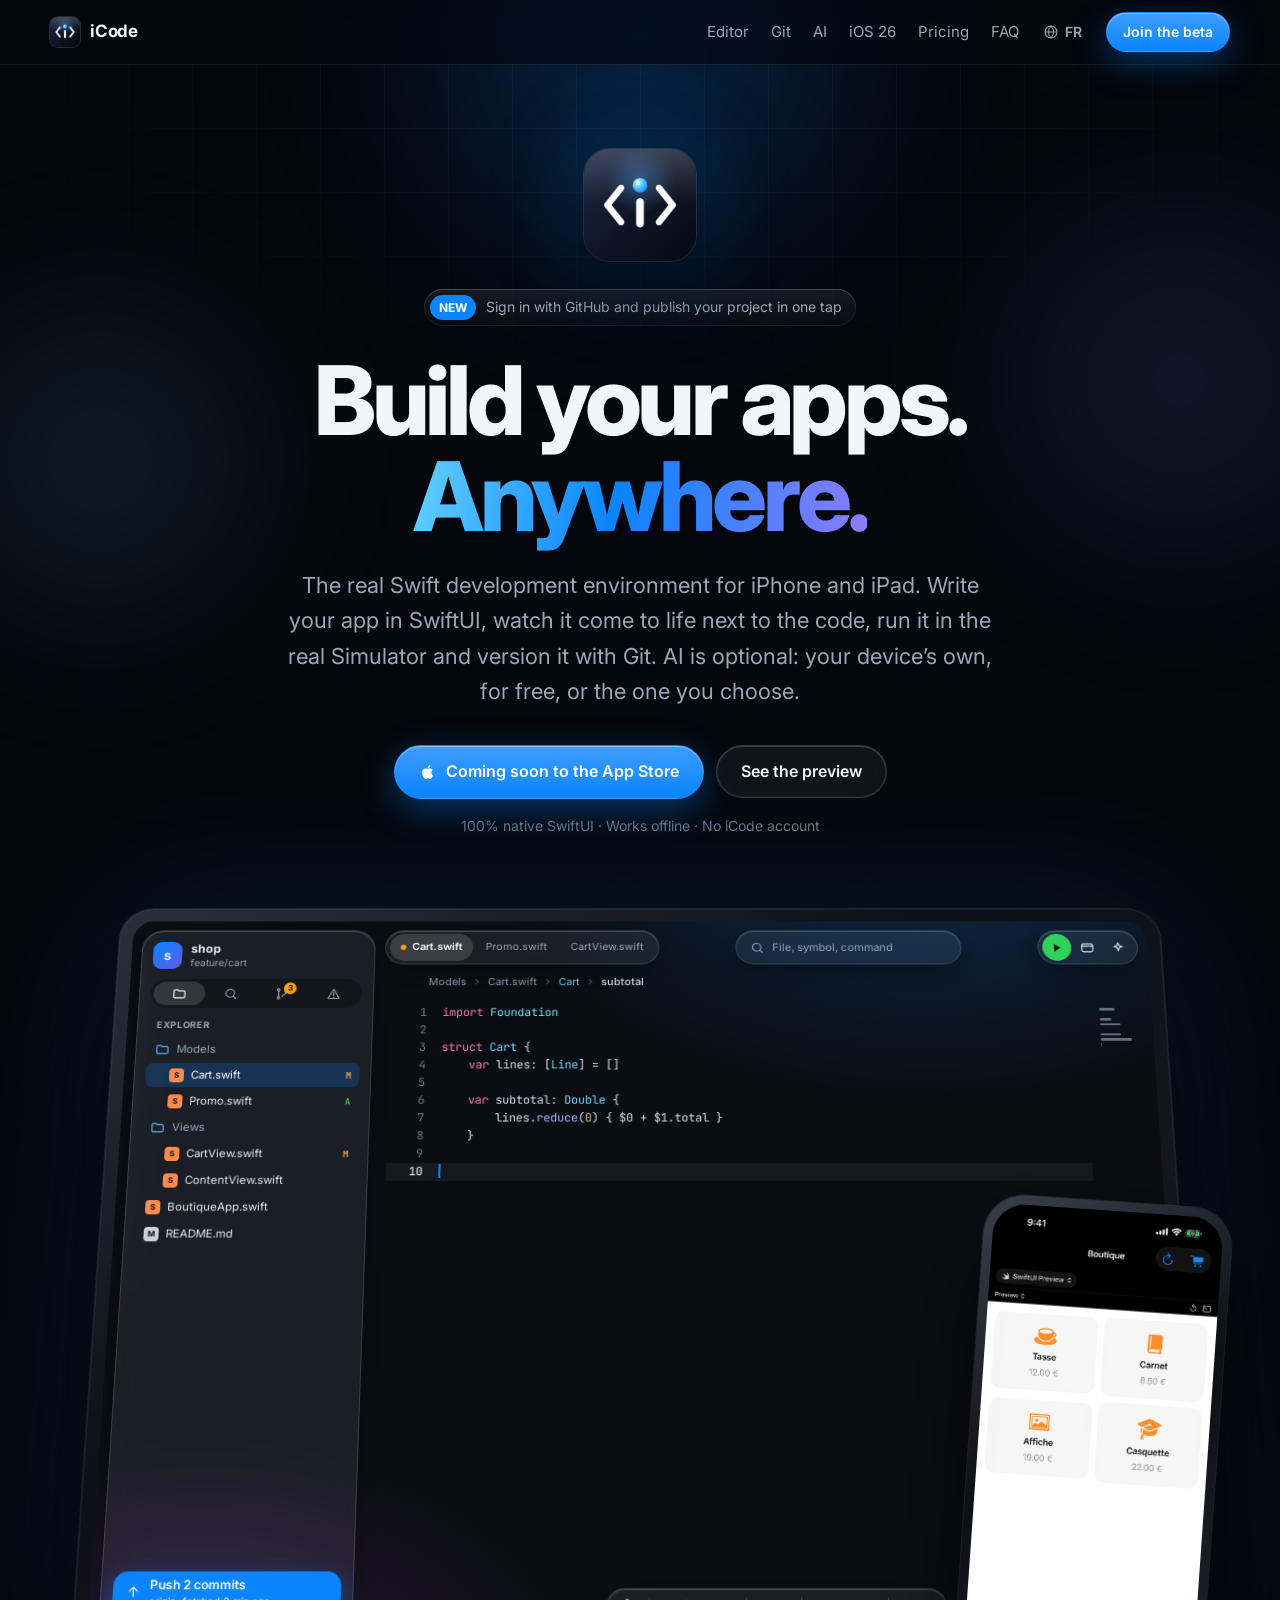
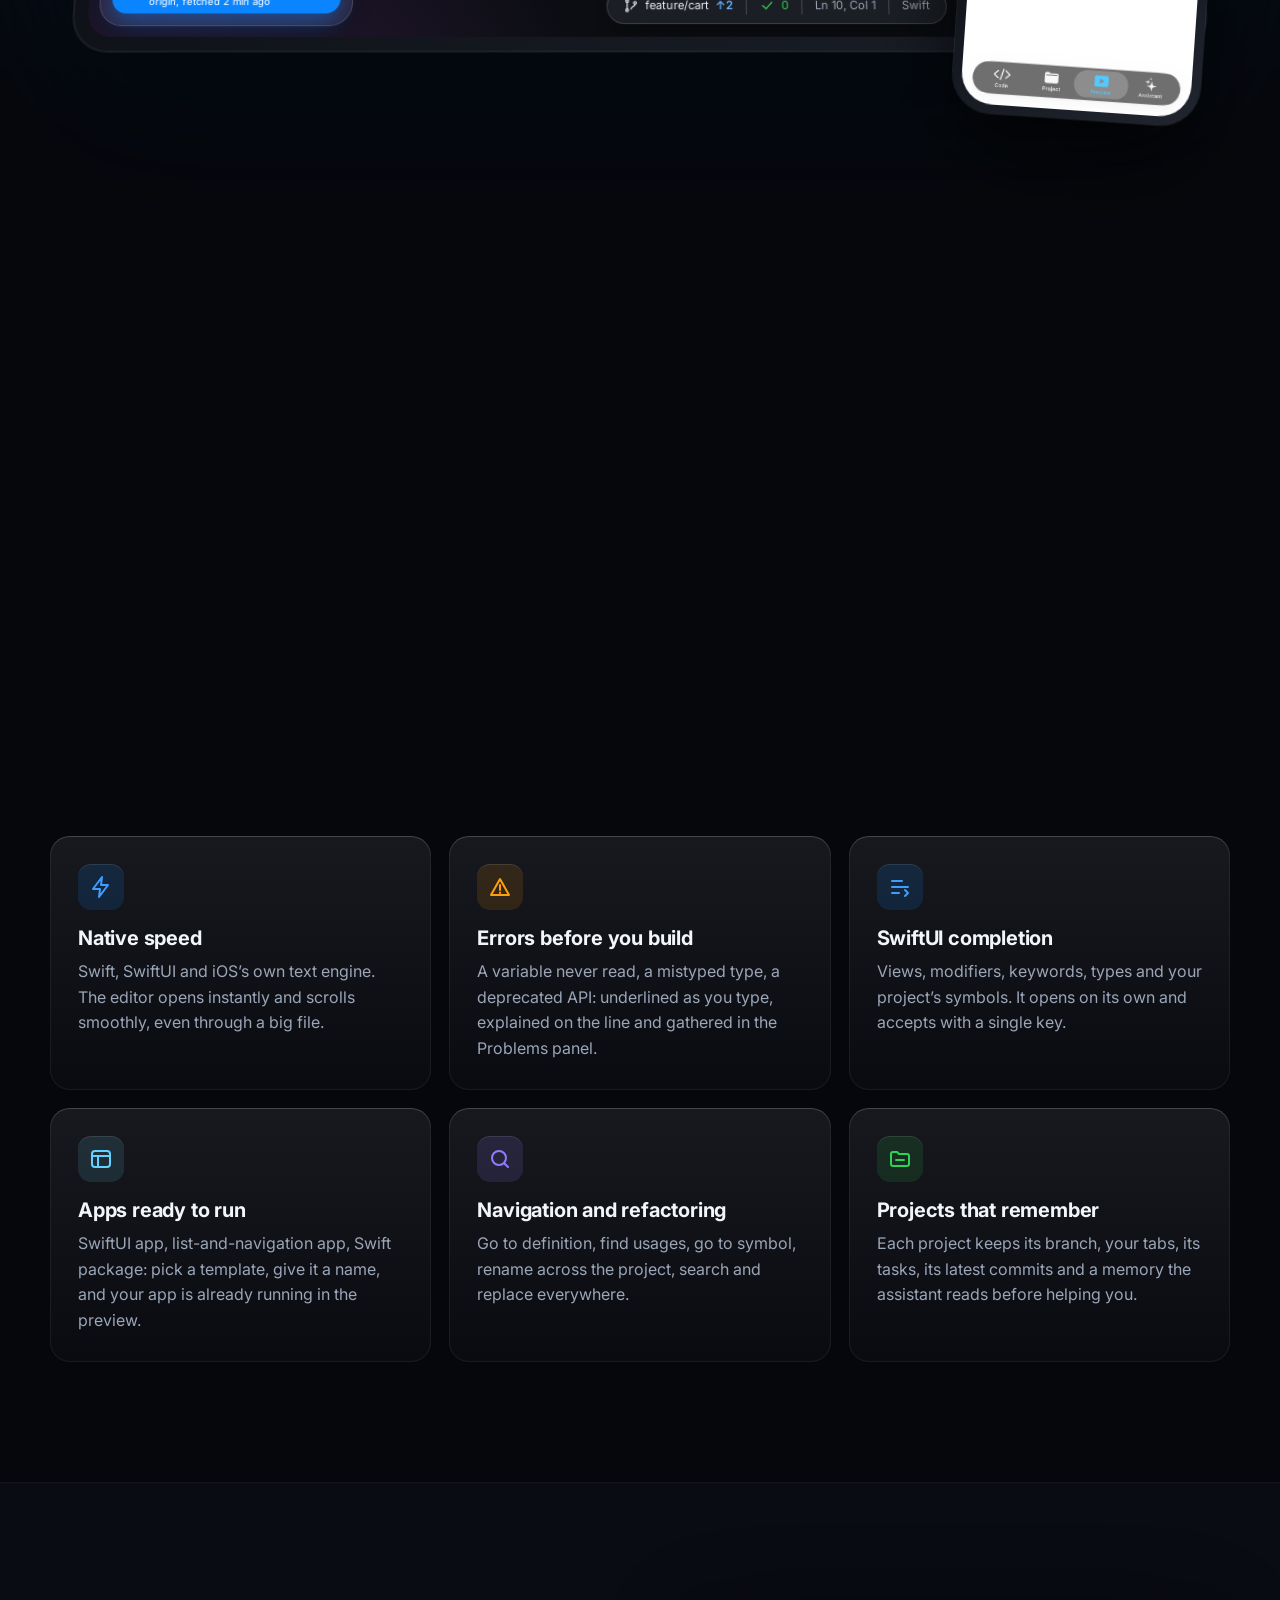
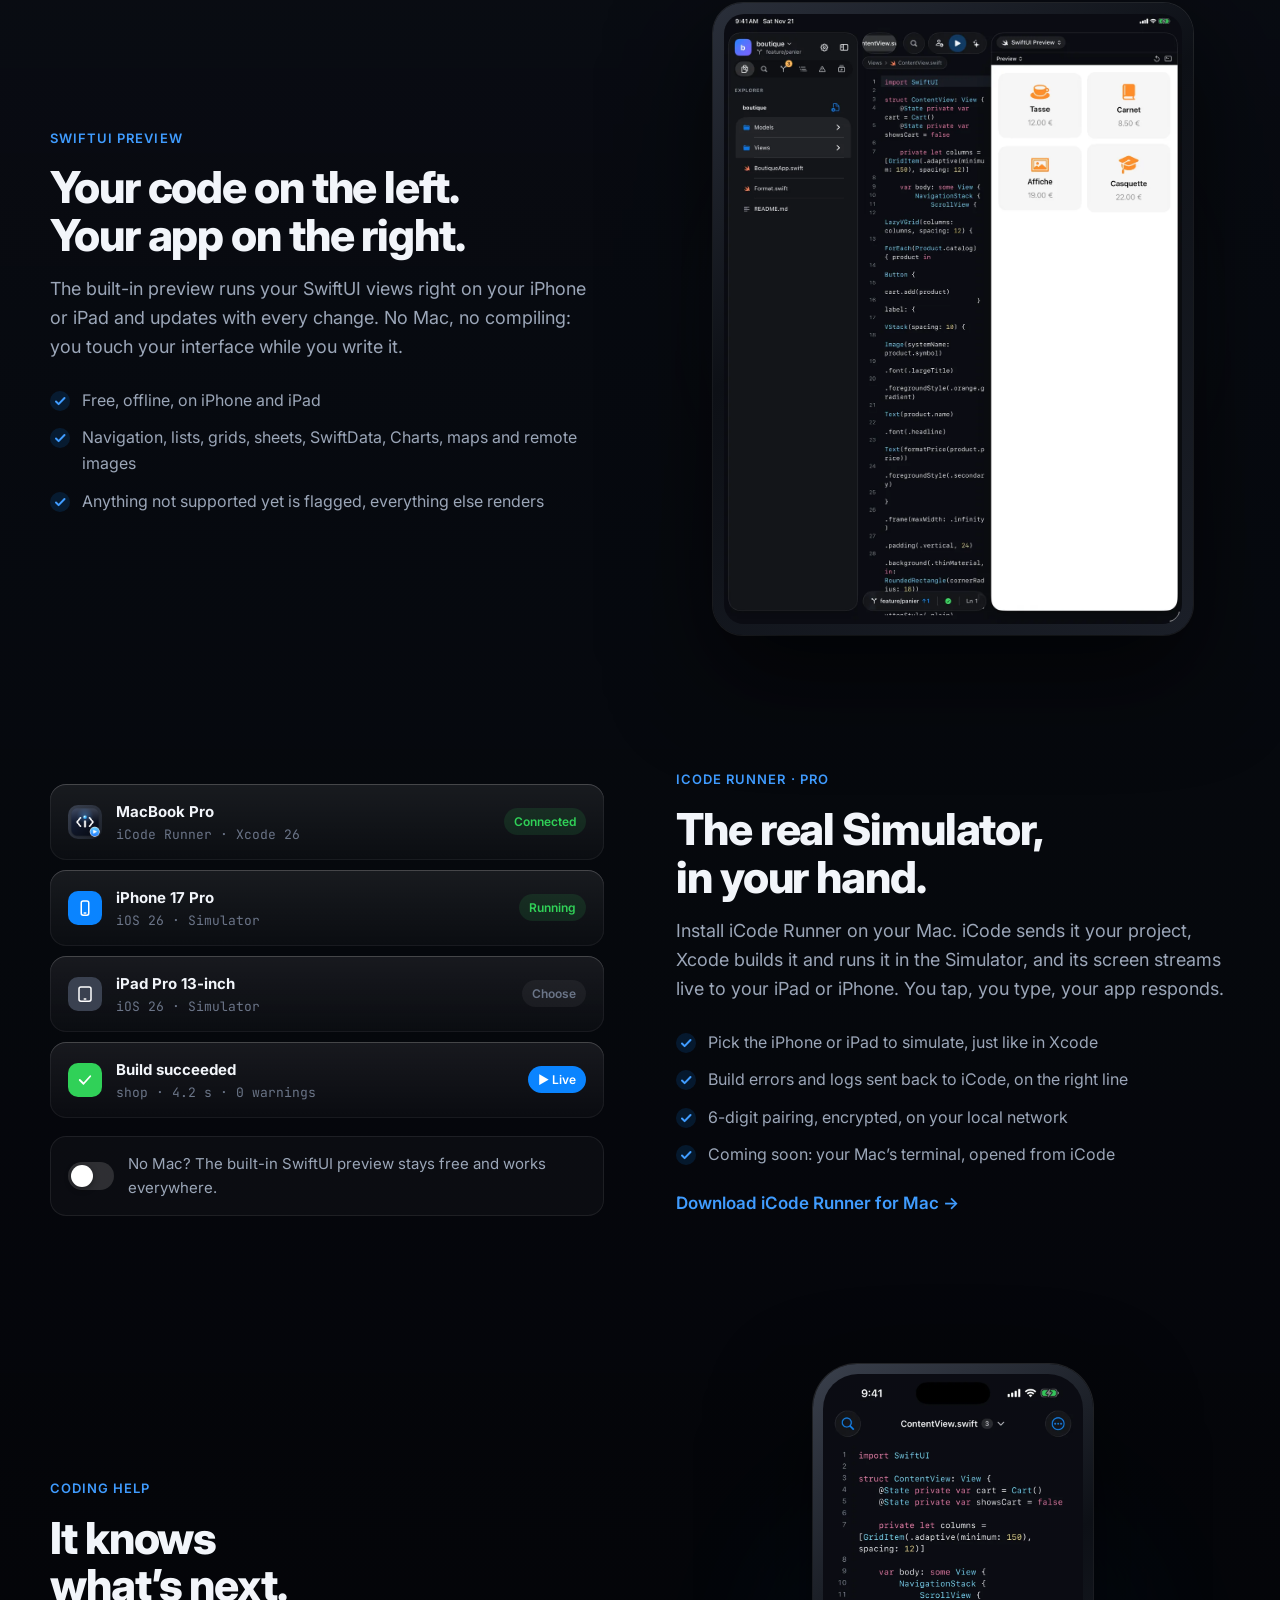
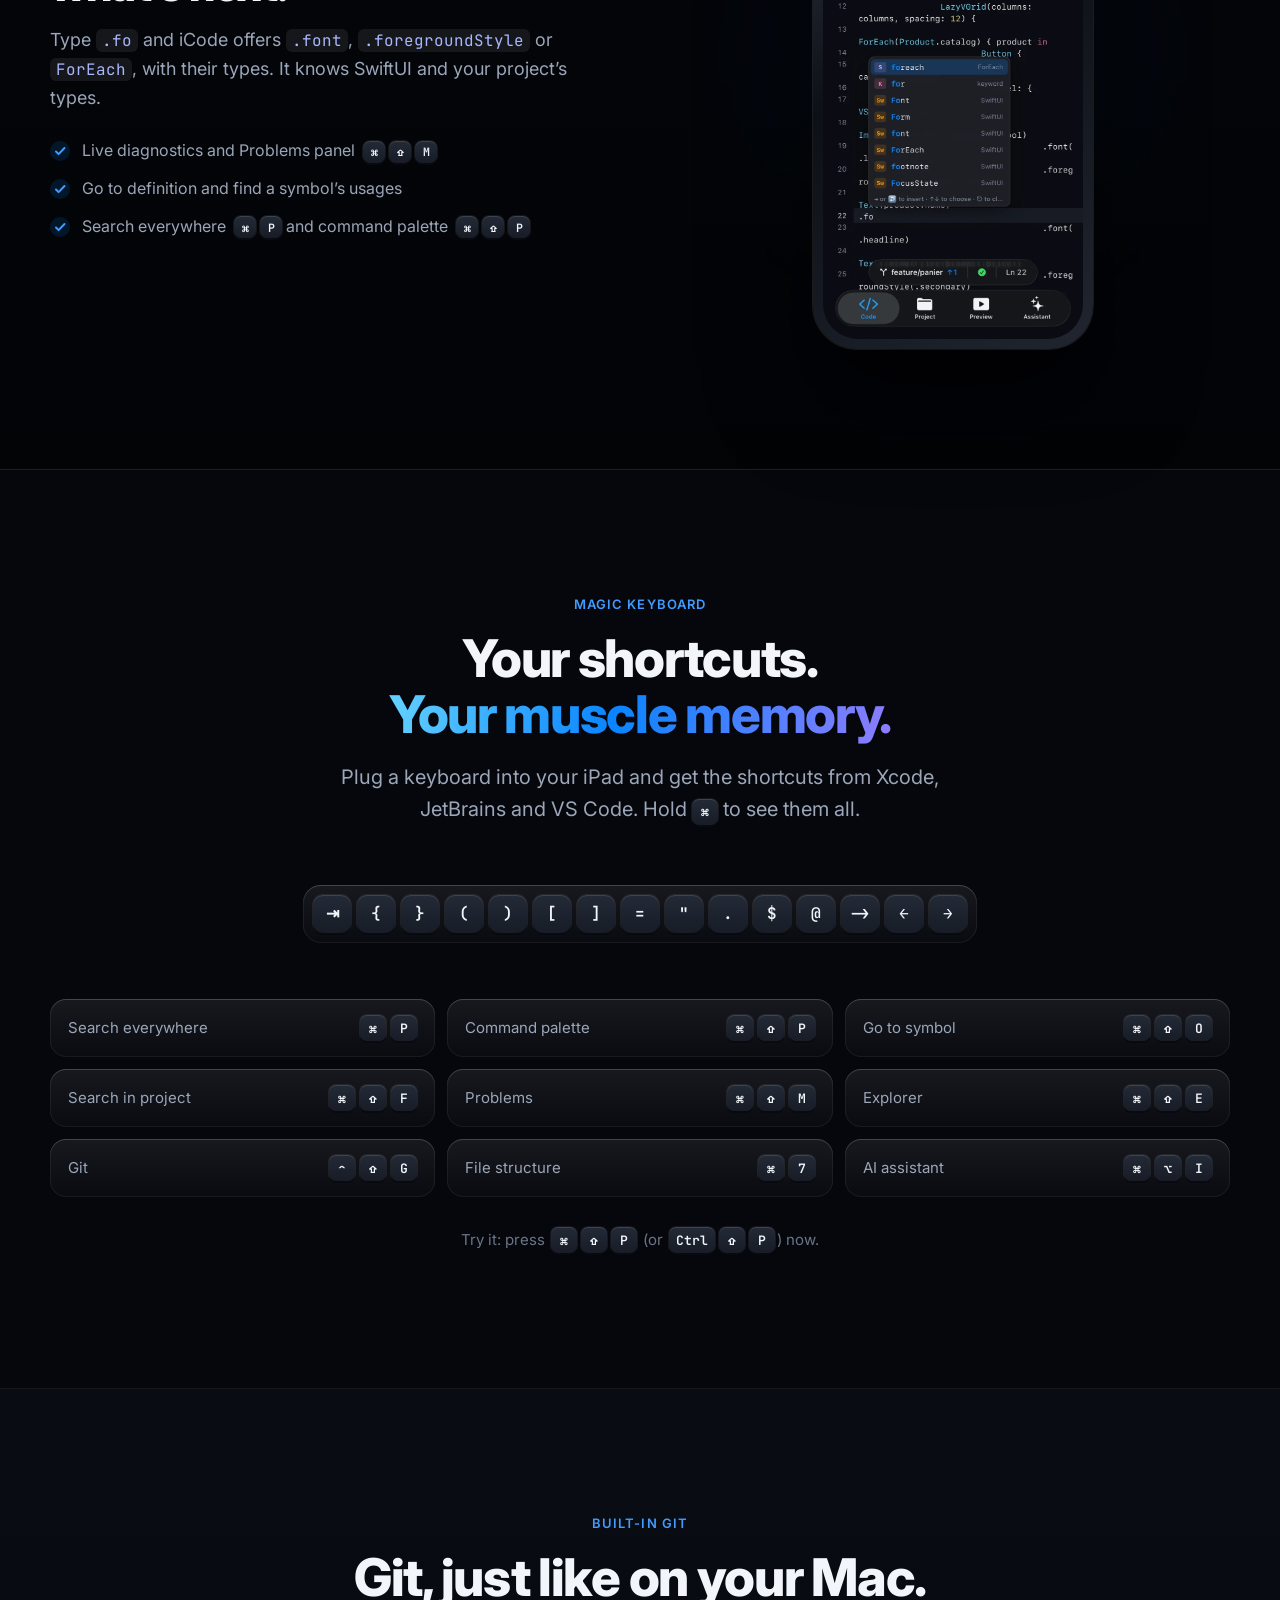
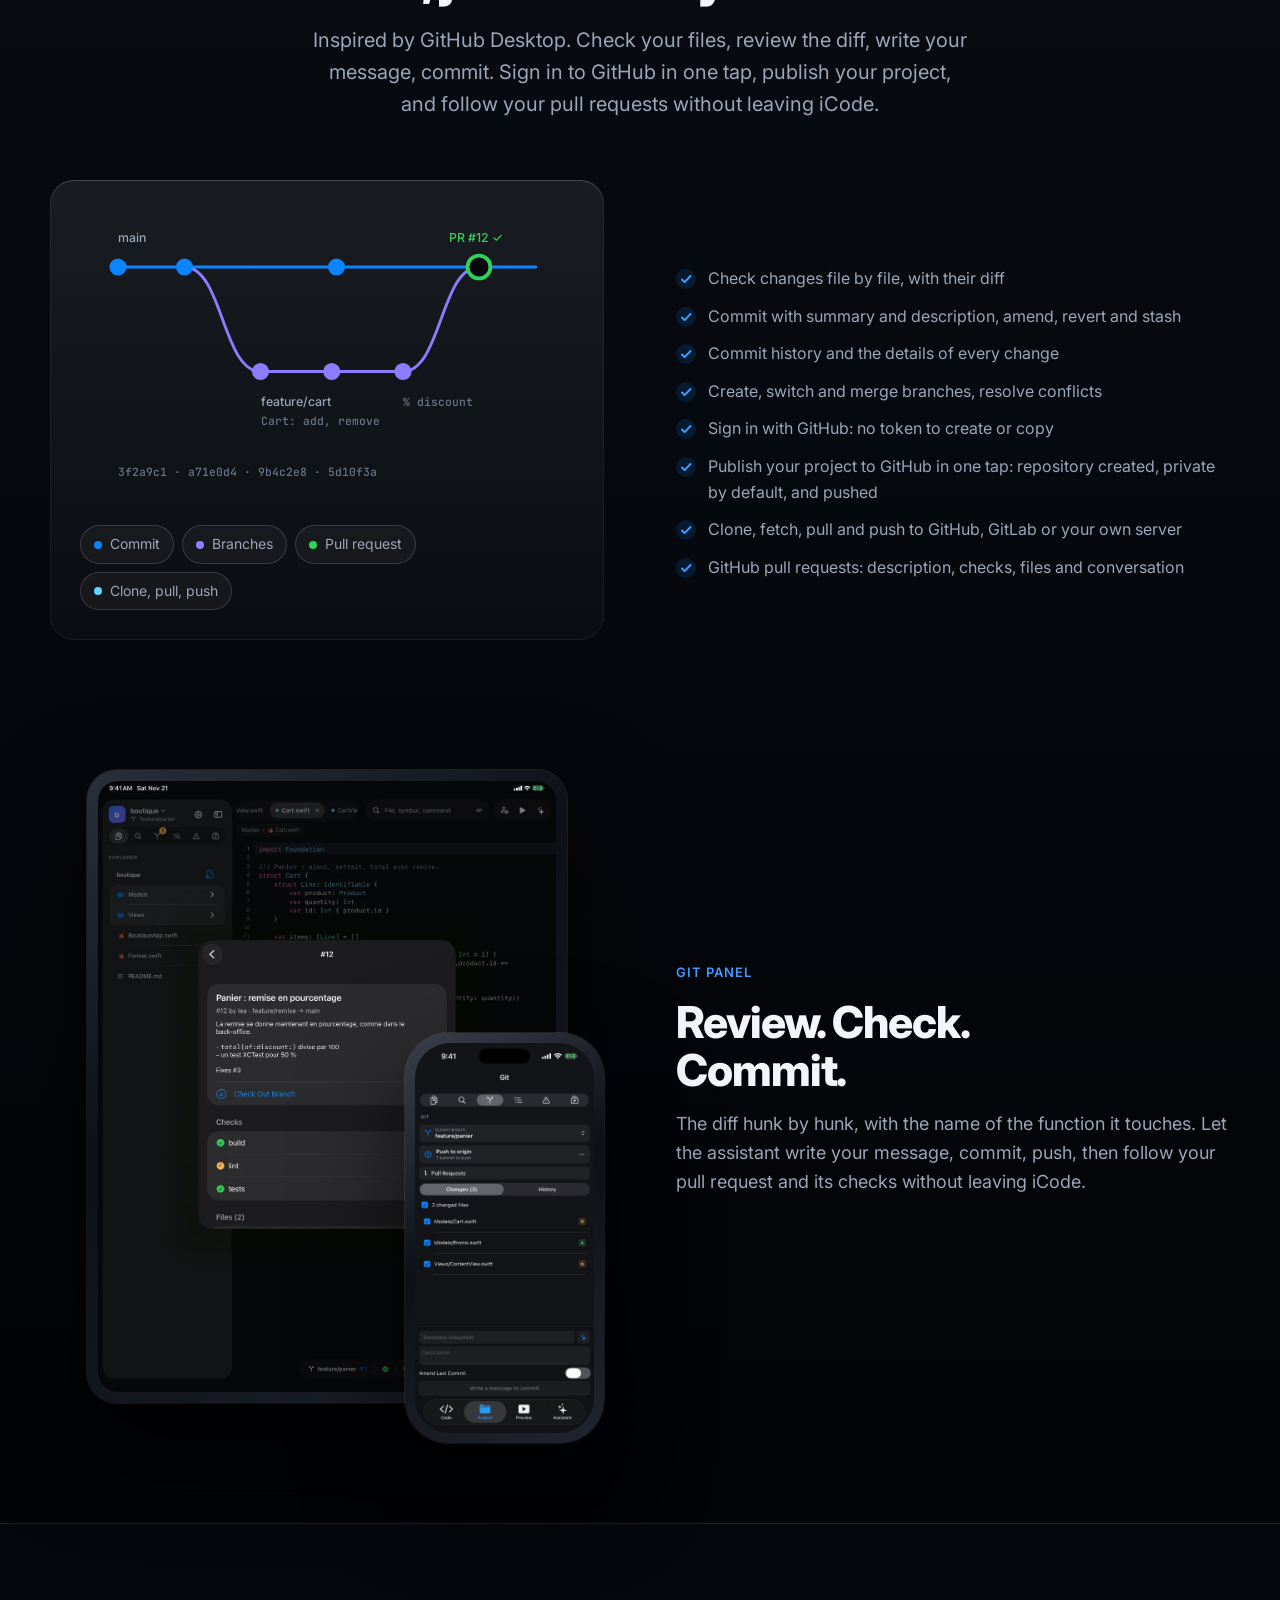
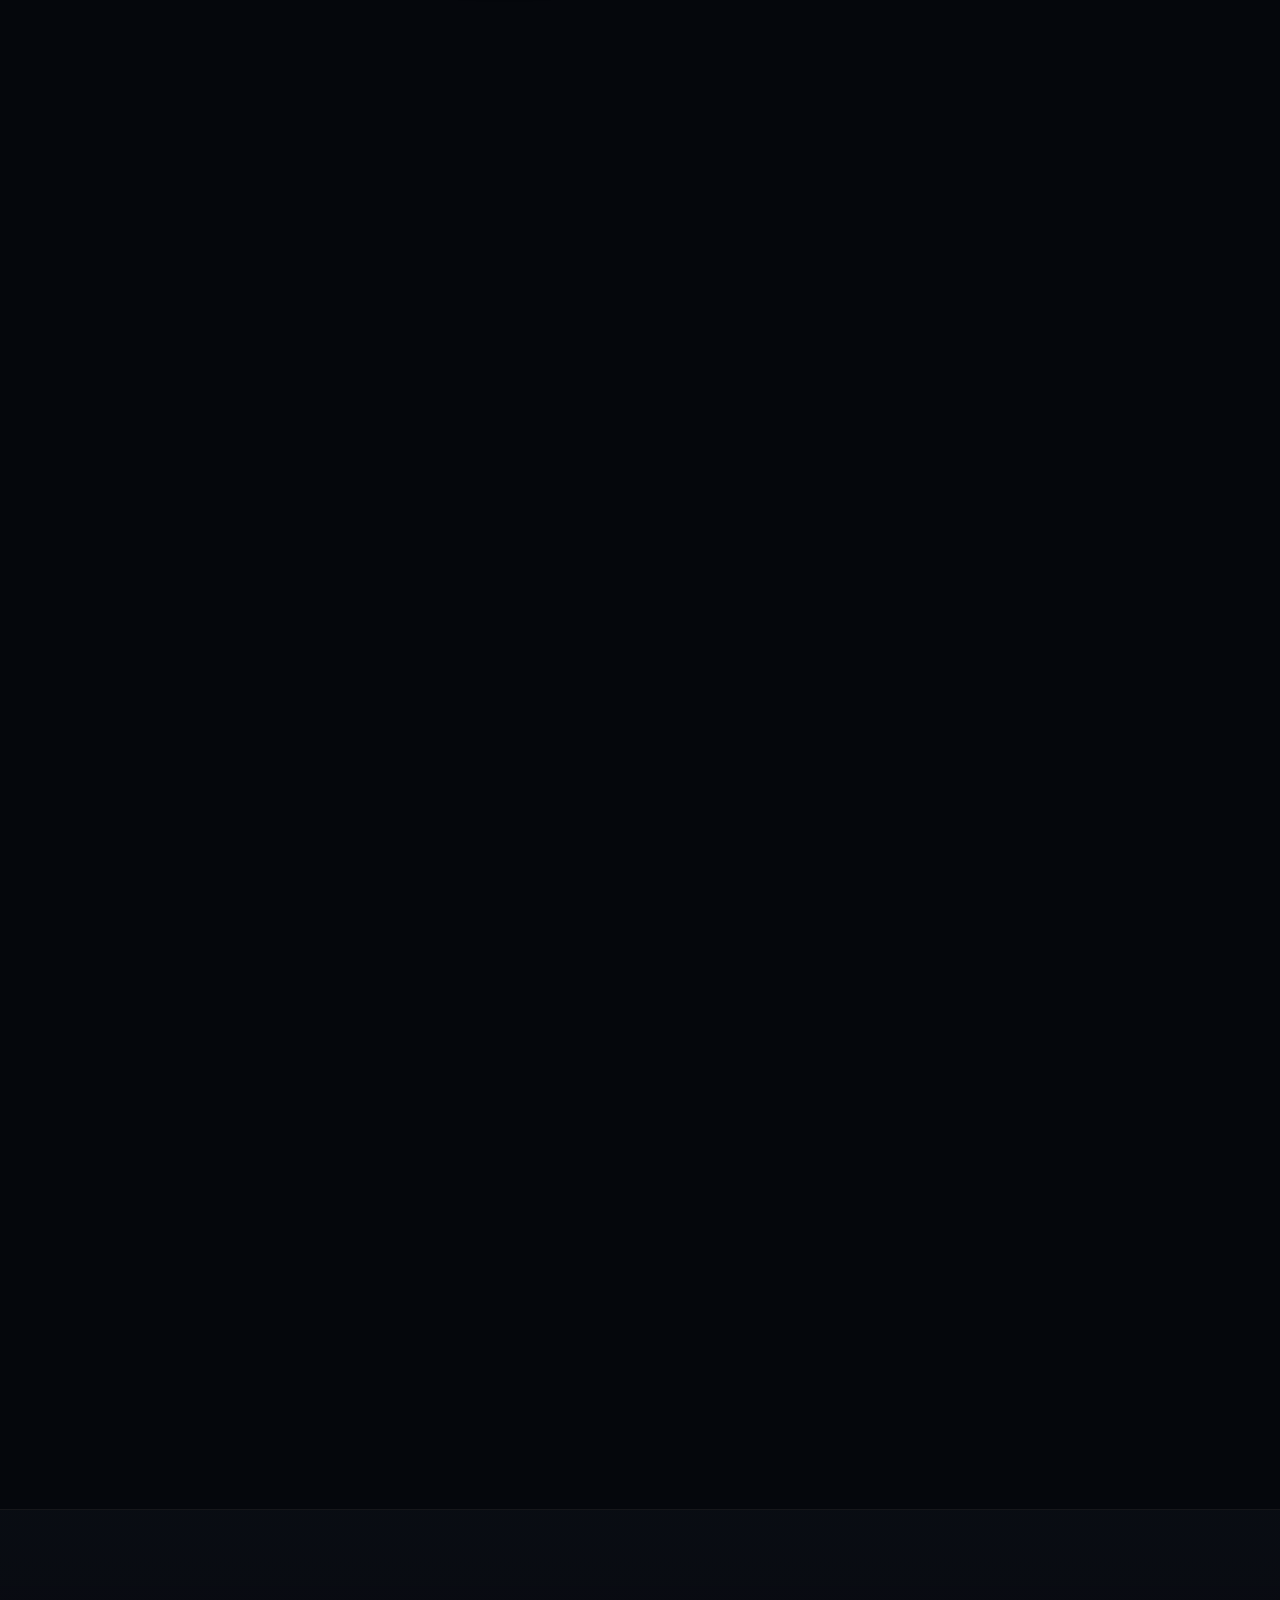
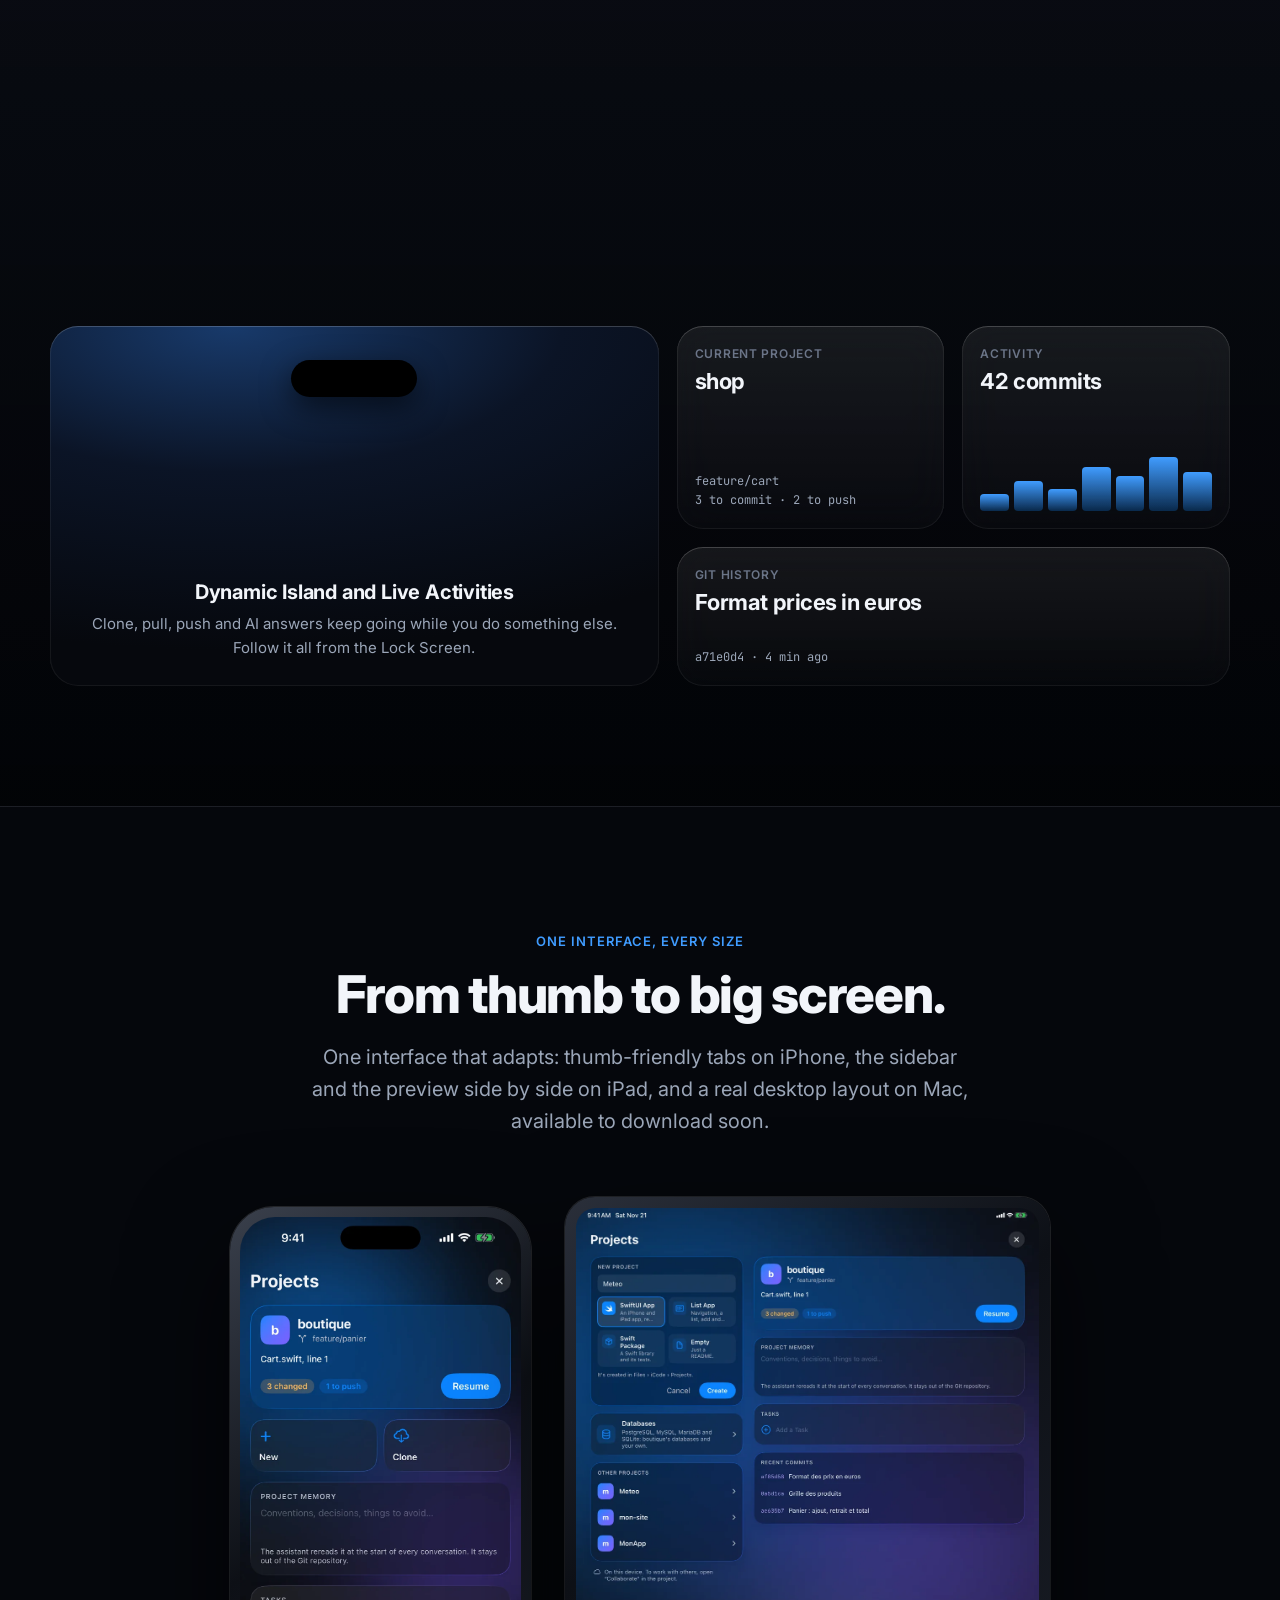
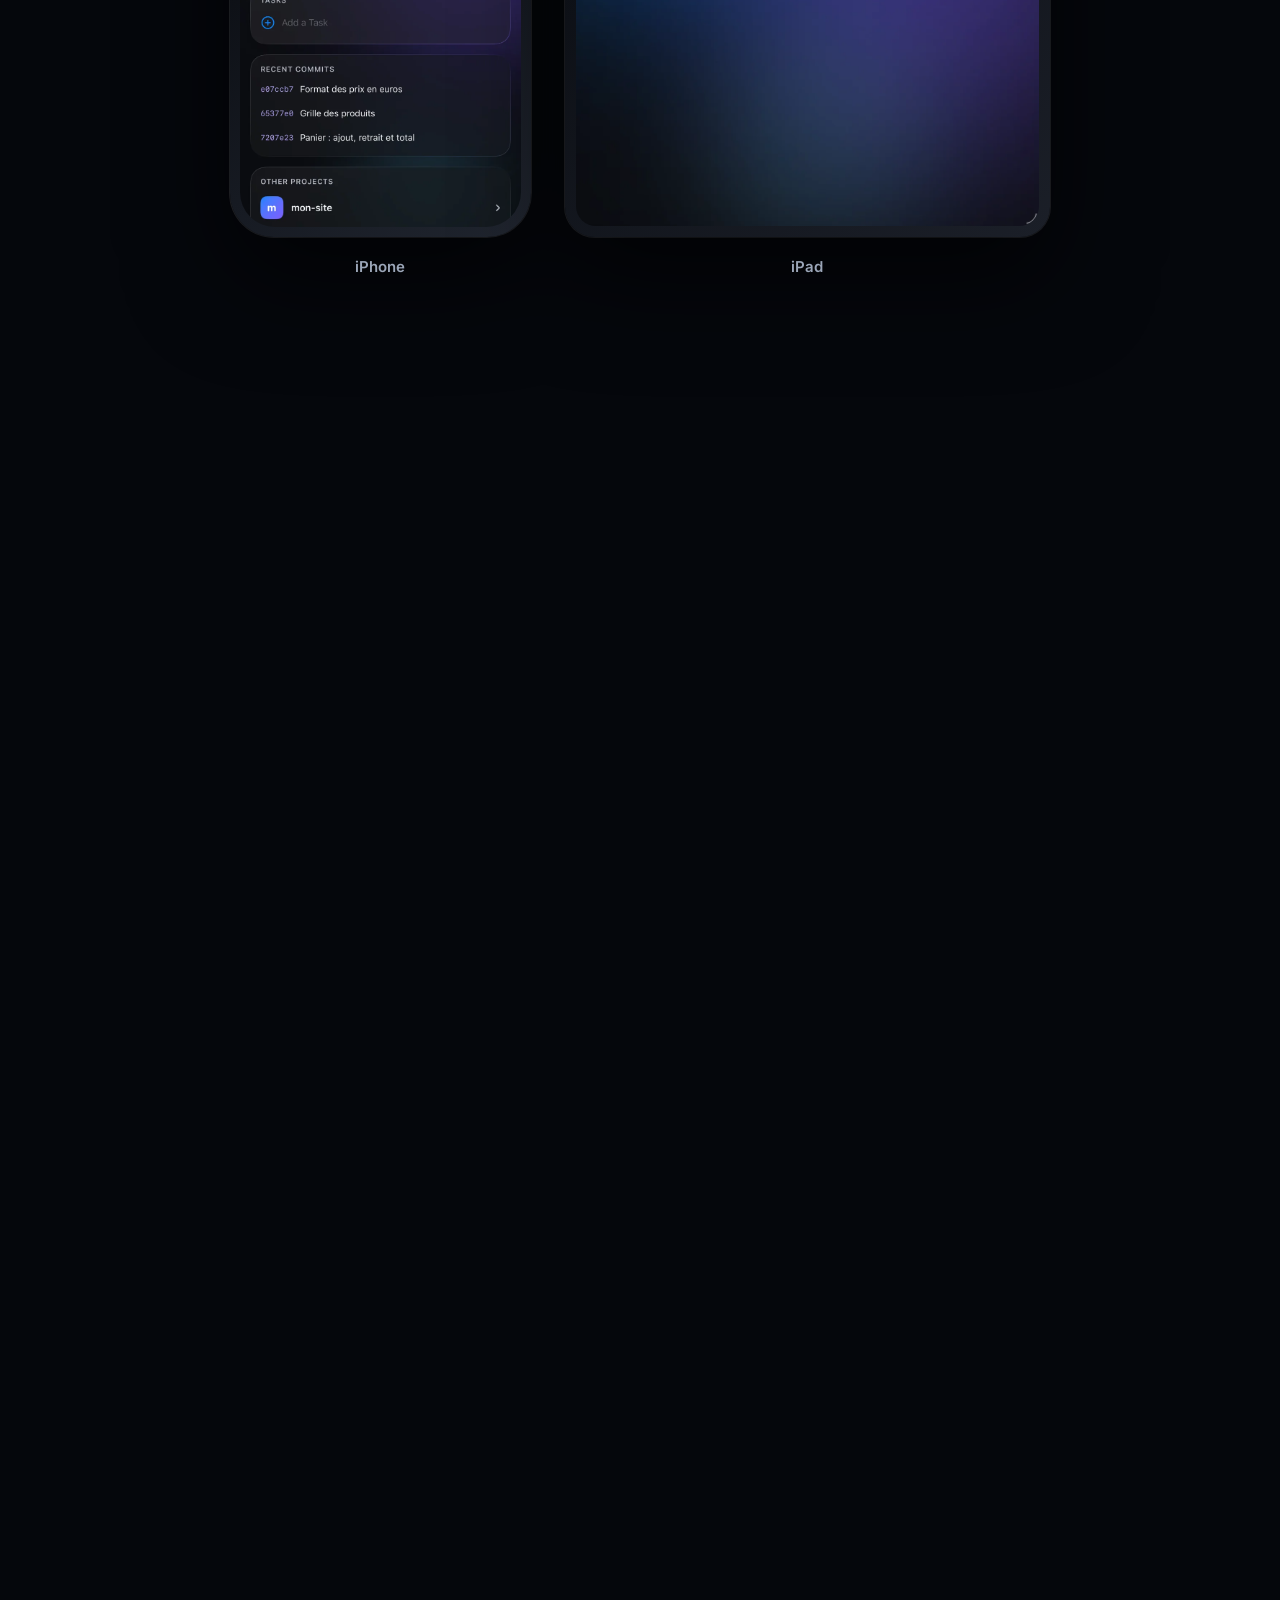
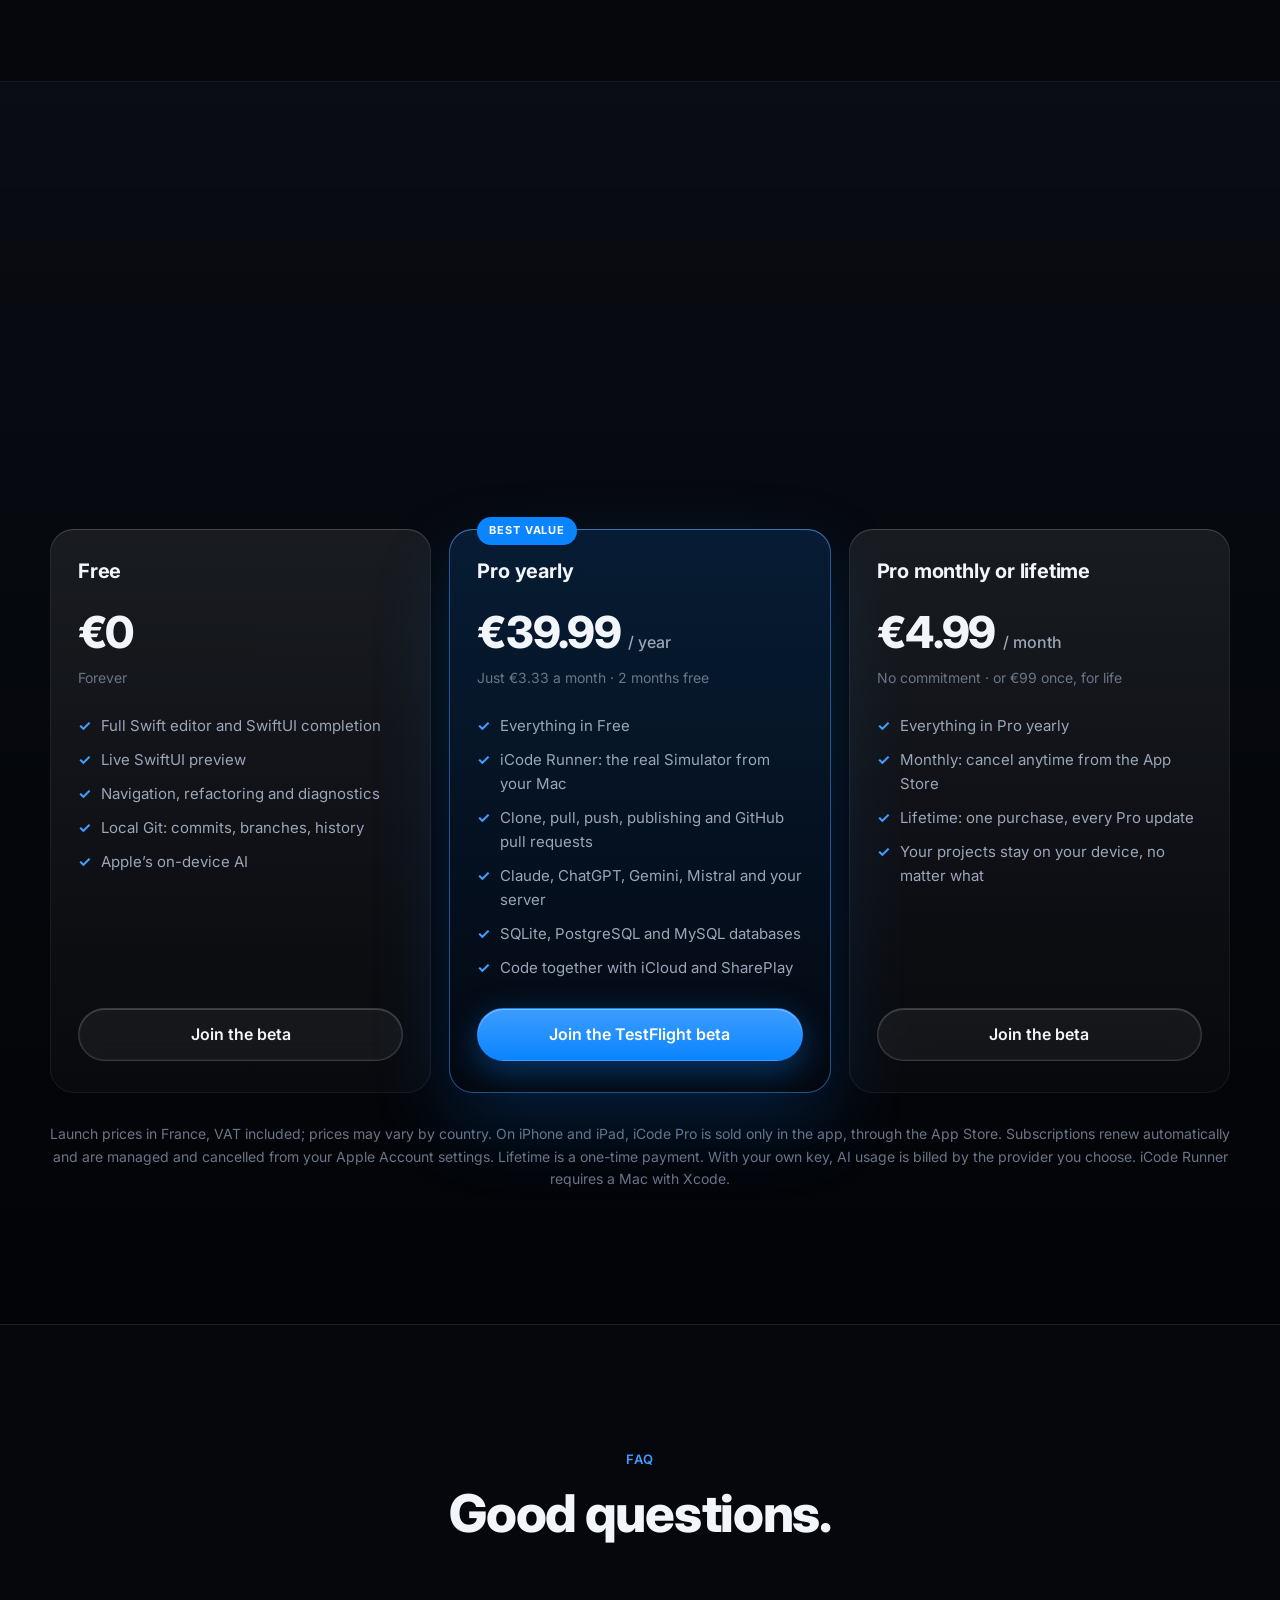
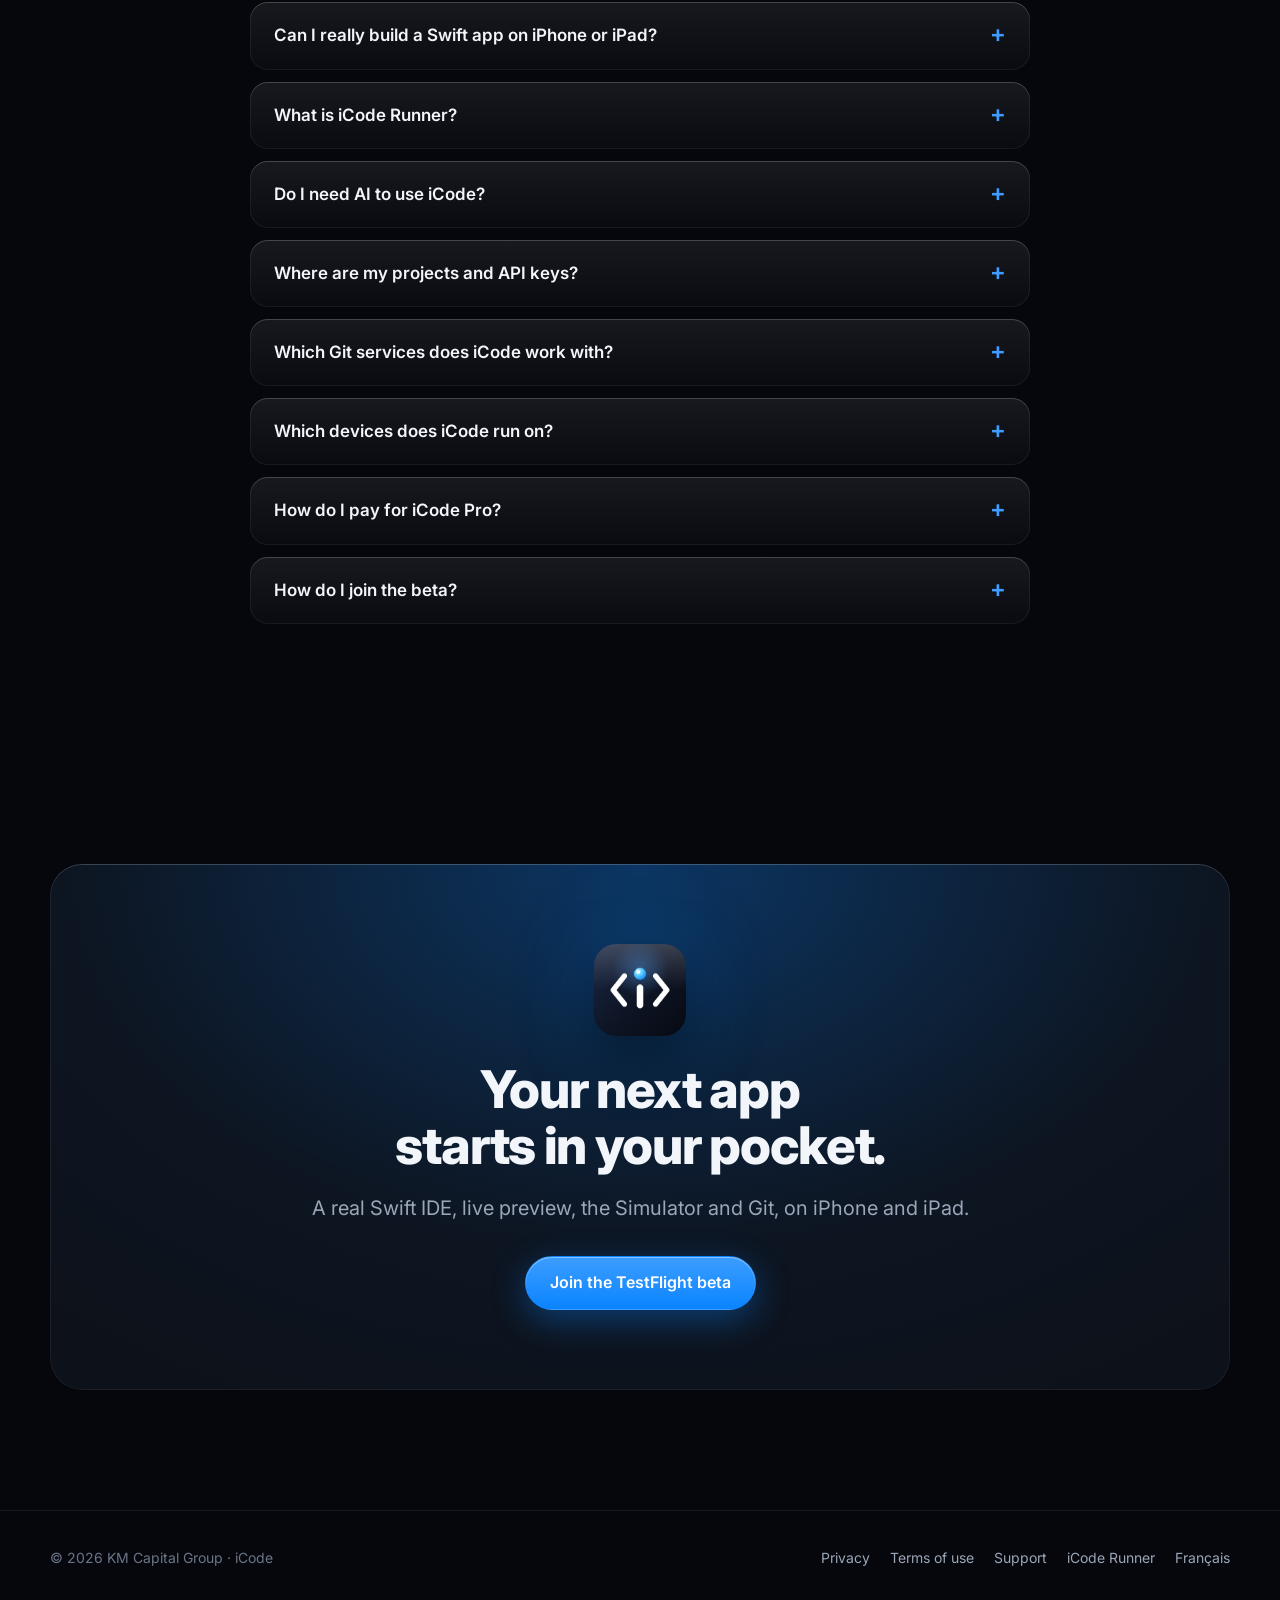
==== commit 96a67938: "Site avant la sortie App Store : connexion GitHub et publication, accord avant l'IA en ligne, Pro vi" ====
--- a/index.html
+++ b/index.html
@@ -42,7 +42,6 @@
       <a href="#ios">iOS 26</a>
       <a href="#tarifs">Tarifs</a>
       <a href="#faq">FAQ</a>
-      <a href="mac/">Mac</a>
     </nav>
     <a class="lang" onclick="try{localStorage.setItem('icode-lang','en')}catch(e){}" href="en/" hreflang="en" lang="en" title="English"><svg viewBox="0 0 24 24" aria-hidden="true"><circle cx="12" cy="12" r="9"/><path d="M3 12h18M12 3c2.5 2.7 3.8 5.7 3.8 9s-1.3 6.3-3.8 9c-2.5-2.7-3.8-5.7-3.8-9s1.3-6.3 3.8-9z"/></svg>EN</a>
     <a class="btn btn-primary btn-sm" href="#tarifs">Rejoindre la bêta</a>
@@ -55,7 +54,7 @@
   <section class="hero">
     <div class="wrap">
       <img class="hero-icon" src="assets/icone.png" alt="Icône d’iCode" width="112" height="112">
-      <div><span class="pill"><b>NOUVEAU</b>Aperçu SwiftUI et vrai simulateur avec iCode Runner</span></div>
+      <div><span class="pill"><b>NOUVEAU</b>Connexion GitHub et publication de ton projet en un tap</span></div>
       <h1>Crée tes apps.<br><span class="gradient-text">Partout.</span></h1>
       <p class="lead">Le vrai environnement de développement Swift pour iPhone et iPad. Écris ton app en SwiftUI, regarde-la prendre vie à côté du code, lance-la dans le vrai simulateur et versionne-la avec Git. L’IA est en option : celle de ton appareil, gratuite, ou celle de ton choix.</p>
       <div class="hero-cta">
@@ -156,6 +155,7 @@
             <li>Choisis l’iPhone ou l’iPad à simuler, comme dans Xcode</li>
             <li>Erreurs de build et journaux renvoyés dans iCode, sur la bonne ligne</li>
             <li>Appairage par code à 6 chiffres, chiffré, sur ton réseau local</li>
+            <li>Bientôt : le terminal de ton Mac, ouvert depuis iCode</li>
           </ul>
           <p class="feature-link"><a href="runner/">Télécharger iCode Runner pour Mac →</a></p>
         </div>
@@ -218,7 +218,7 @@
       <div class="section-head center reveal">
         <span class="eyebrow">Git intégré</span>
         <h2>Git, comme sur ton Mac.</h2>
-        <p class="lead">Inspiré de GitHub Desktop. Coche tes fichiers, relis le diff, écris ton message, commit. Les branches, la fusion et tes pull requests sont à un tap.</p>
+        <p class="lead">Inspiré de GitHub Desktop. Coche tes fichiers, relis le diff, écris ton message, commit. Connecte-toi à GitHub en un tap, publie ton projet, et suis tes pull requests sans quitter iCode.</p>
       </div>
       <div class="feature">
         <div class="graph-card graph reveal" id="graph">
@@ -252,6 +252,8 @@
             <li>Commit avec résumé et description, amend, revert et stash</li>
             <li>Historique des commits et détail de chaque changement</li>
             <li>Créer, changer et fusionner des branches, résoudre les conflits</li>
+            <li>Se connecter avec GitHub : aucun jeton à créer ni à copier</li>
+            <li>Publier ton projet sur GitHub en un tap : dépôt créé, privé par défaut, et poussé</li>
             <li>Clone, fetch, pull et push vers GitHub, GitLab ou ton serveur</li>
             <li>Pull requests GitHub : description, vérifications, fichiers et conversation</li>
           </ul>
@@ -281,6 +283,7 @@
           <p class="lead">iCode embarque l’IA d’Apple, directement sur l’appareil : gratuite, privée, sans clé. Avec Pro, branche Claude, ChatGPT, Gemini, Mistral ou ton propre serveur. L’agent lit et modifie tes fichiers Swift, et tu valides chaque changement.</p>
           <ul class="checks">
             <li>Dicte ta demande à la voix, l’agent s’occupe du reste</li>
+            <li>Rien ne part vers une IA en ligne sans ton accord, révocable dans les Réglages</li>
             <li>Chaque réponse indique l’IA qui l’a écrite</li>
             <li>Clés vérifiées à l’enregistrement et rangées dans le Trousseau</li>
             <li>Requêtes envoyées directement au fournisseur, sans passer par nos serveurs</li>
@@ -435,10 +438,10 @@
           <ul>
             <li>Tout ce qui est inclus dans Gratuit</li>
             <li>iCode Runner : le vrai simulateur depuis ton Mac</li>
-            <li>Clone, pull, push et pull requests GitHub</li>
+            <li>Clone, pull, push, publication et pull requests GitHub</li>
             <li>Claude, ChatGPT, Gemini, Mistral et ton serveur</li>
             <li>Bases de données SQLite, PostgreSQL et MySQL</li>
-            <li>Projets partagés avec iCloud et SharePlay</li>
+            <li>Coder à plusieurs avec iCloud et SharePlay</li>
           </ul>
           <a class="btn btn-primary" href="support/">Rejoindre la bêta TestFlight</a>
         </div>
@@ -455,7 +458,7 @@
           <a class="btn btn-ghost" href="support/">Rejoindre la bêta</a>
         </div>
       </div>
-      <p class="pricing-foot">Prix de lancement TTC en France, achetés dans l’app. Abonnement renouvelé automatiquement, géré et résiliable depuis les réglages de ton compte Apple. L’achat à vie est un paiement unique. Avec ta propre clé, l’usage de l’IA est facturé par le fournisseur que tu choisis. iCode Runner demande un Mac avec Xcode.</p>
+      <p class="pricing-foot">Prix de lancement TTC en France. Sur iPhone et iPad, iCode Pro s’achète uniquement dans l’app, via l’App Store. Abonnement renouvelé automatiquement, géré et résiliable depuis les réglages de ton compte Apple. L’achat à vie est un paiement unique. Avec ta propre clé, l’usage de l’IA est facturé par le fournisseur que tu choisis. iCode Runner demande un Mac avec Xcode.</p>
     </div>
   </section>
 
@@ -477,7 +480,7 @@
         </details>
         <details class="reveal">
           <summary>Faut-il une IA pour utiliser iCode ?</summary>
-          <p>Non. iCode est d’abord un environnement de développement et un client Git complets. Sur les appareils compatibles Apple Intelligence, l’IA d’Apple est incluse gratuitement et tourne sur l’appareil. Avec Pro, tu peux brancher Claude, ChatGPT, Gemini, Mistral, OpenRouter ou ton propre serveur avec ta clé.</p>
+          <p>Non. iCode est d’abord un environnement de développement et un client Git complets. Sur les appareils compatibles Apple Intelligence, l’IA d’Apple est incluse gratuitement et tourne sur l’appareil. Avec Pro, tu peux brancher Claude, ChatGPT, Gemini, Mistral, OpenRouter ou ton propre serveur avec ta clé. Avant le premier envoi à une IA en ligne, iCode te demande ton accord.</p>
         </details>
         <details class="reveal">
           <summary>Où sont mes projets et mes clés d’API ?</summary>
@@ -485,11 +488,15 @@
         </details>
         <details class="reveal">
           <summary>Avec quels services Git iCode fonctionne-t-il ?</summary>
-          <p>GitHub, GitLab, Bitbucket, Gitea ou ton propre serveur : tout dépôt accessible en HTTPS. Pour un dépôt privé, tu utilises un jeton d’accès personnel. Les pull requests sont prises en charge pour GitHub.</p>
+          <p>GitHub, GitLab, Bitbucket, Gitea ou ton propre serveur : tout dépôt accessible en HTTPS. Avec GitHub, tu te connectes en un tap, sans jeton, et tu publies ton projet ou choisis un dépôt dans ta liste ; les pull requests sont prises en charge. Pour les autres serveurs, iCode ouvre la page de création du jeton et tu n’as plus qu’à le coller.</p>
         </details>
         <details class="reveal">
           <summary>Sur quels appareils iCode fonctionne-t-il ?</summary>
           <p>iPhone et iPad sous iOS 17 ou ultérieur. Liquid Glass, les Live Activities et la Dynamic Island profitent d’iOS 26, et l’IA d’Apple demande un appareil compatible Apple Intelligence. Une version Mac arrive bientôt.</p>
+        </details>
+        <details class="reveal">
+          <summary>Comment payer iCode Pro ?</summary>
+          <p>Sur iPhone et iPad, Pro s’achète dans l’app, via l’App Store : 4,99 € par mois, 39,99 € par an ou 99 € une fois, à vie. L’abonnement se gère et se résilie depuis les réglages de ton compte Apple, et un achat se restaure sur tes autres appareils avec le même compte.</p>
         </details>
         <details class="reveal">
           <summary>Comment rejoindre la bêta ?</summary>
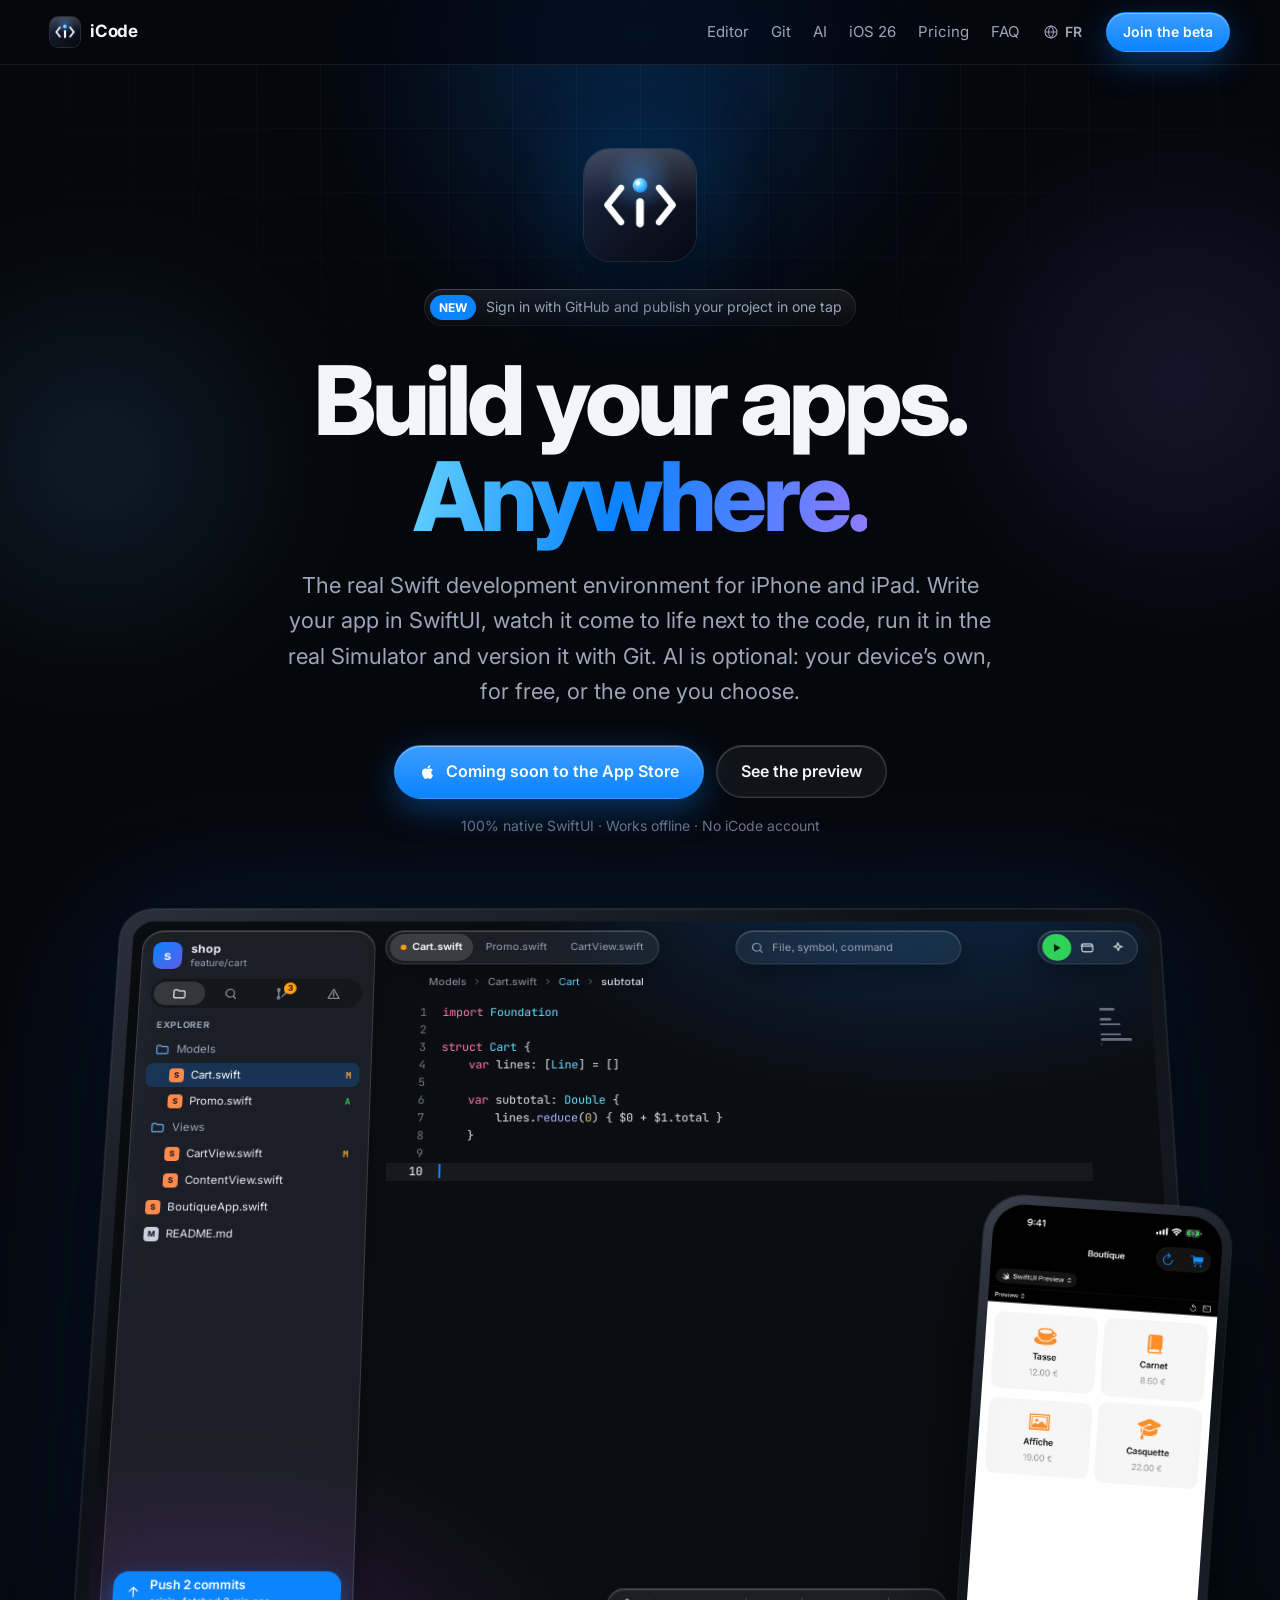
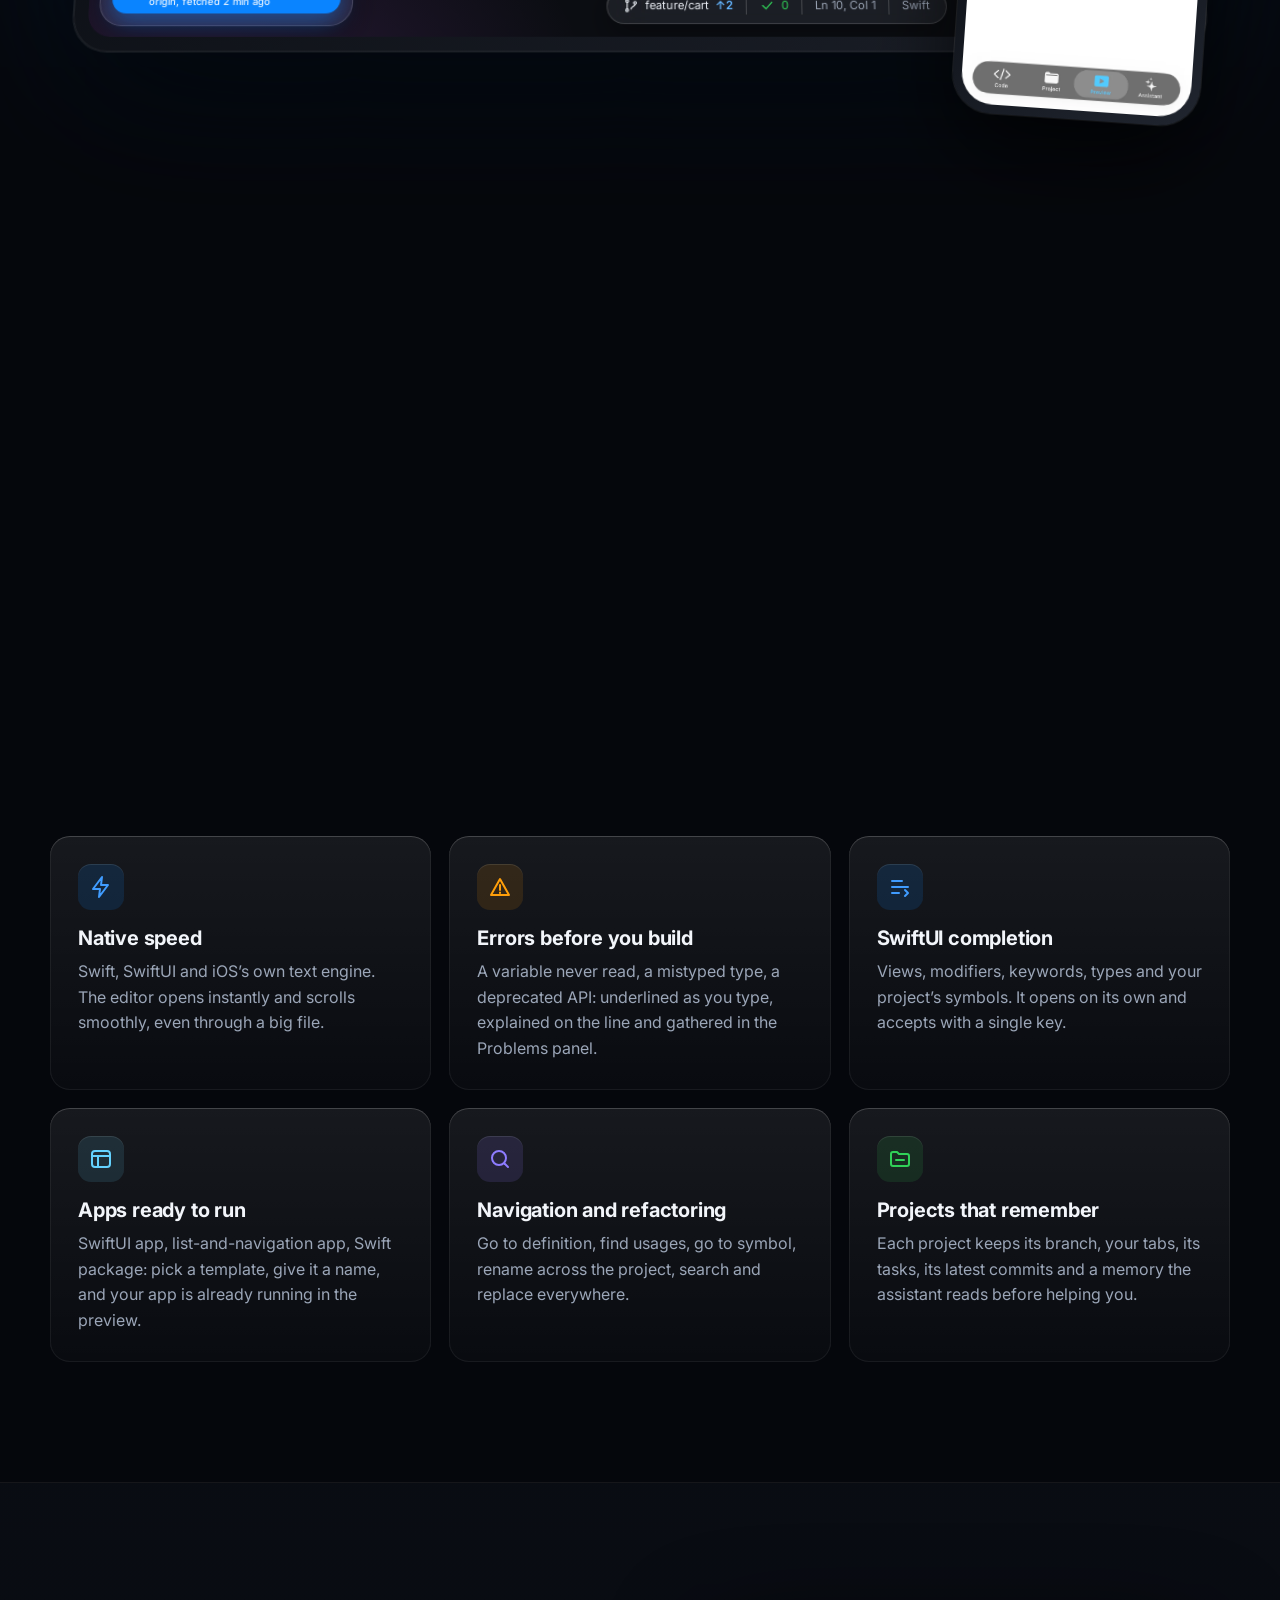
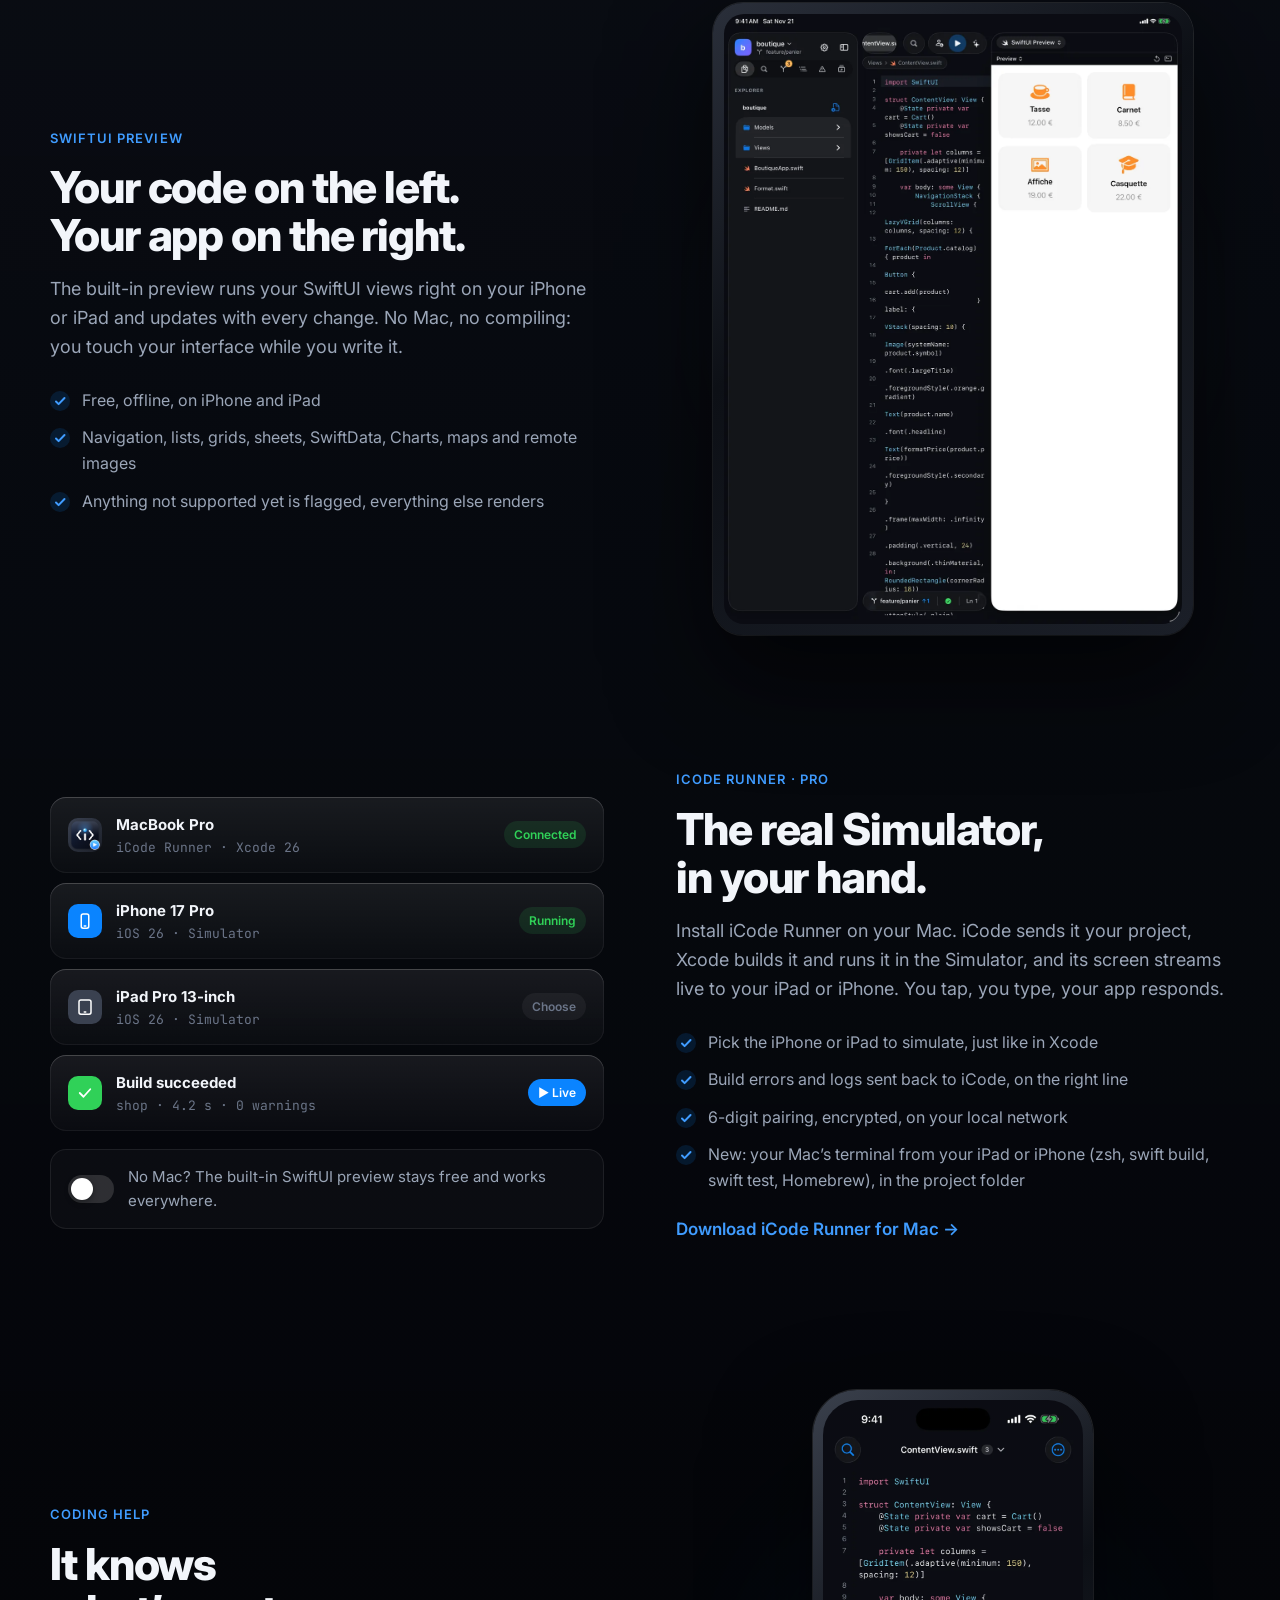
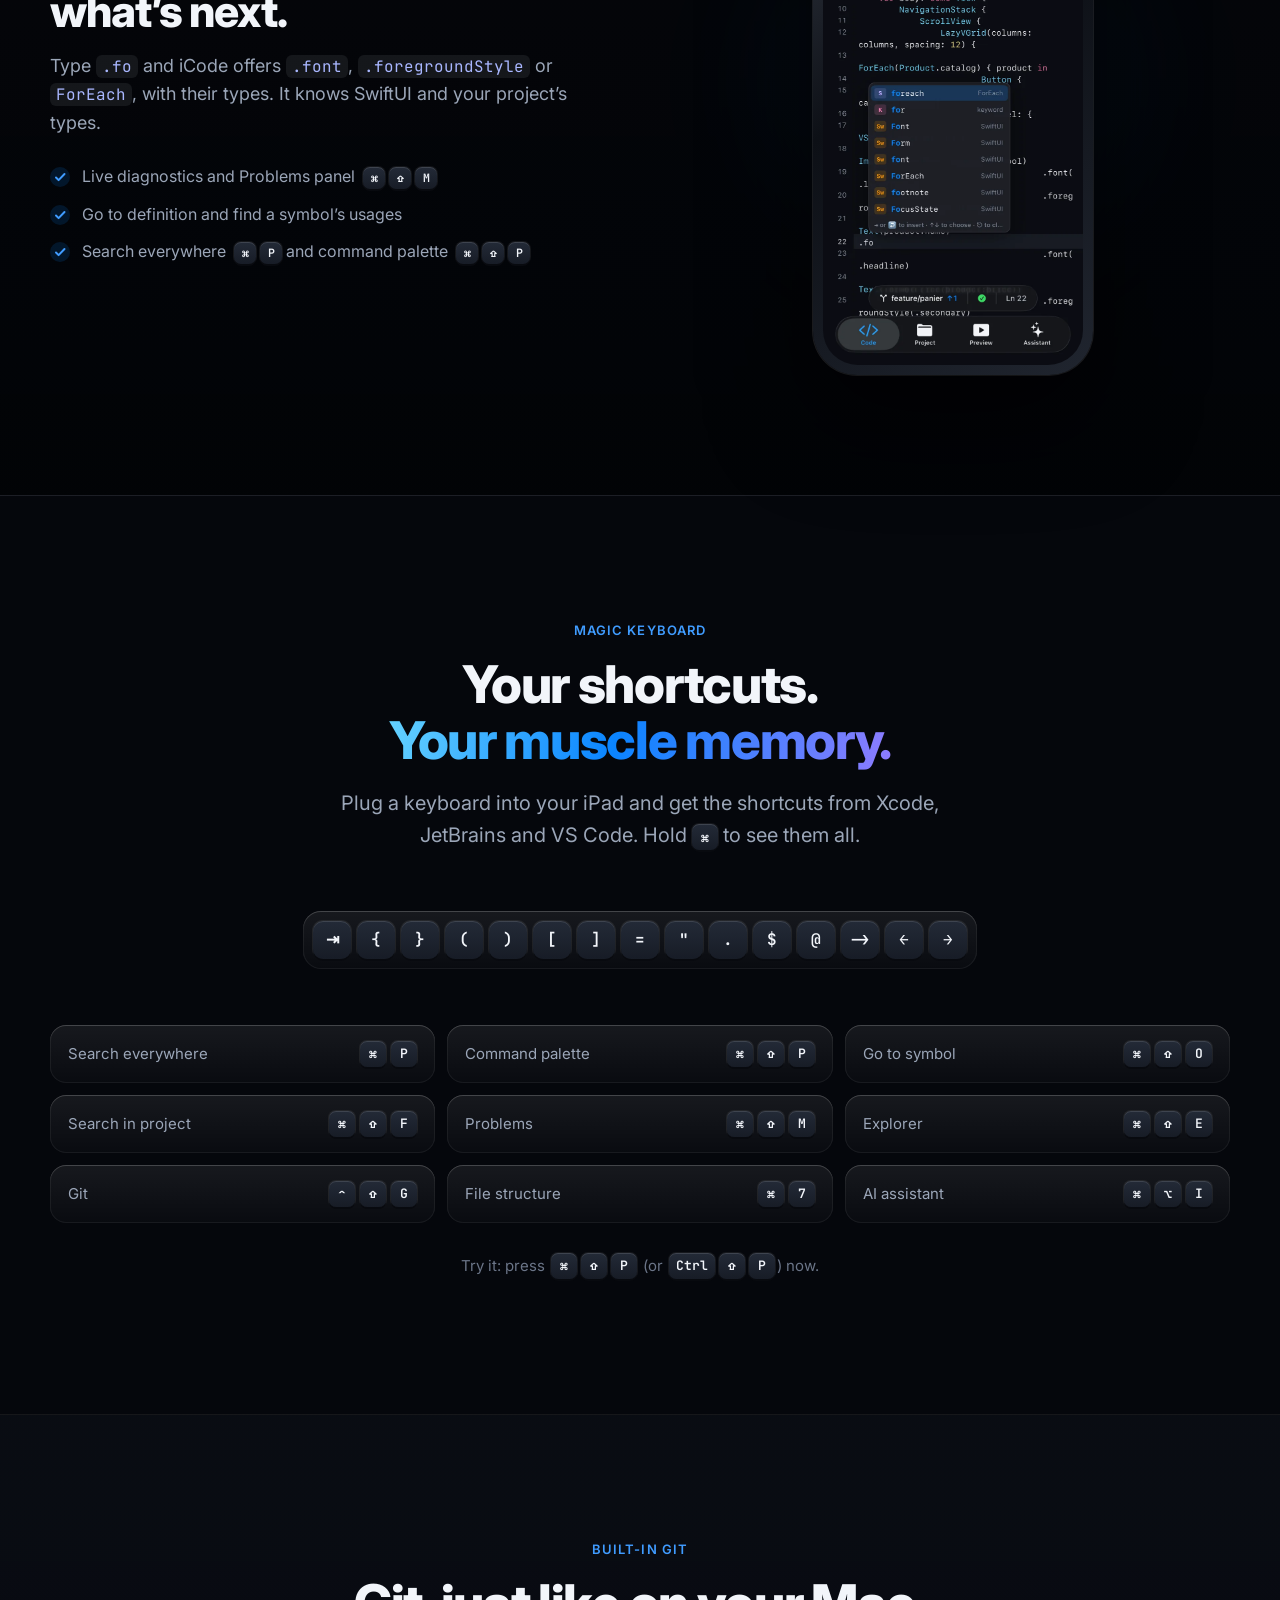
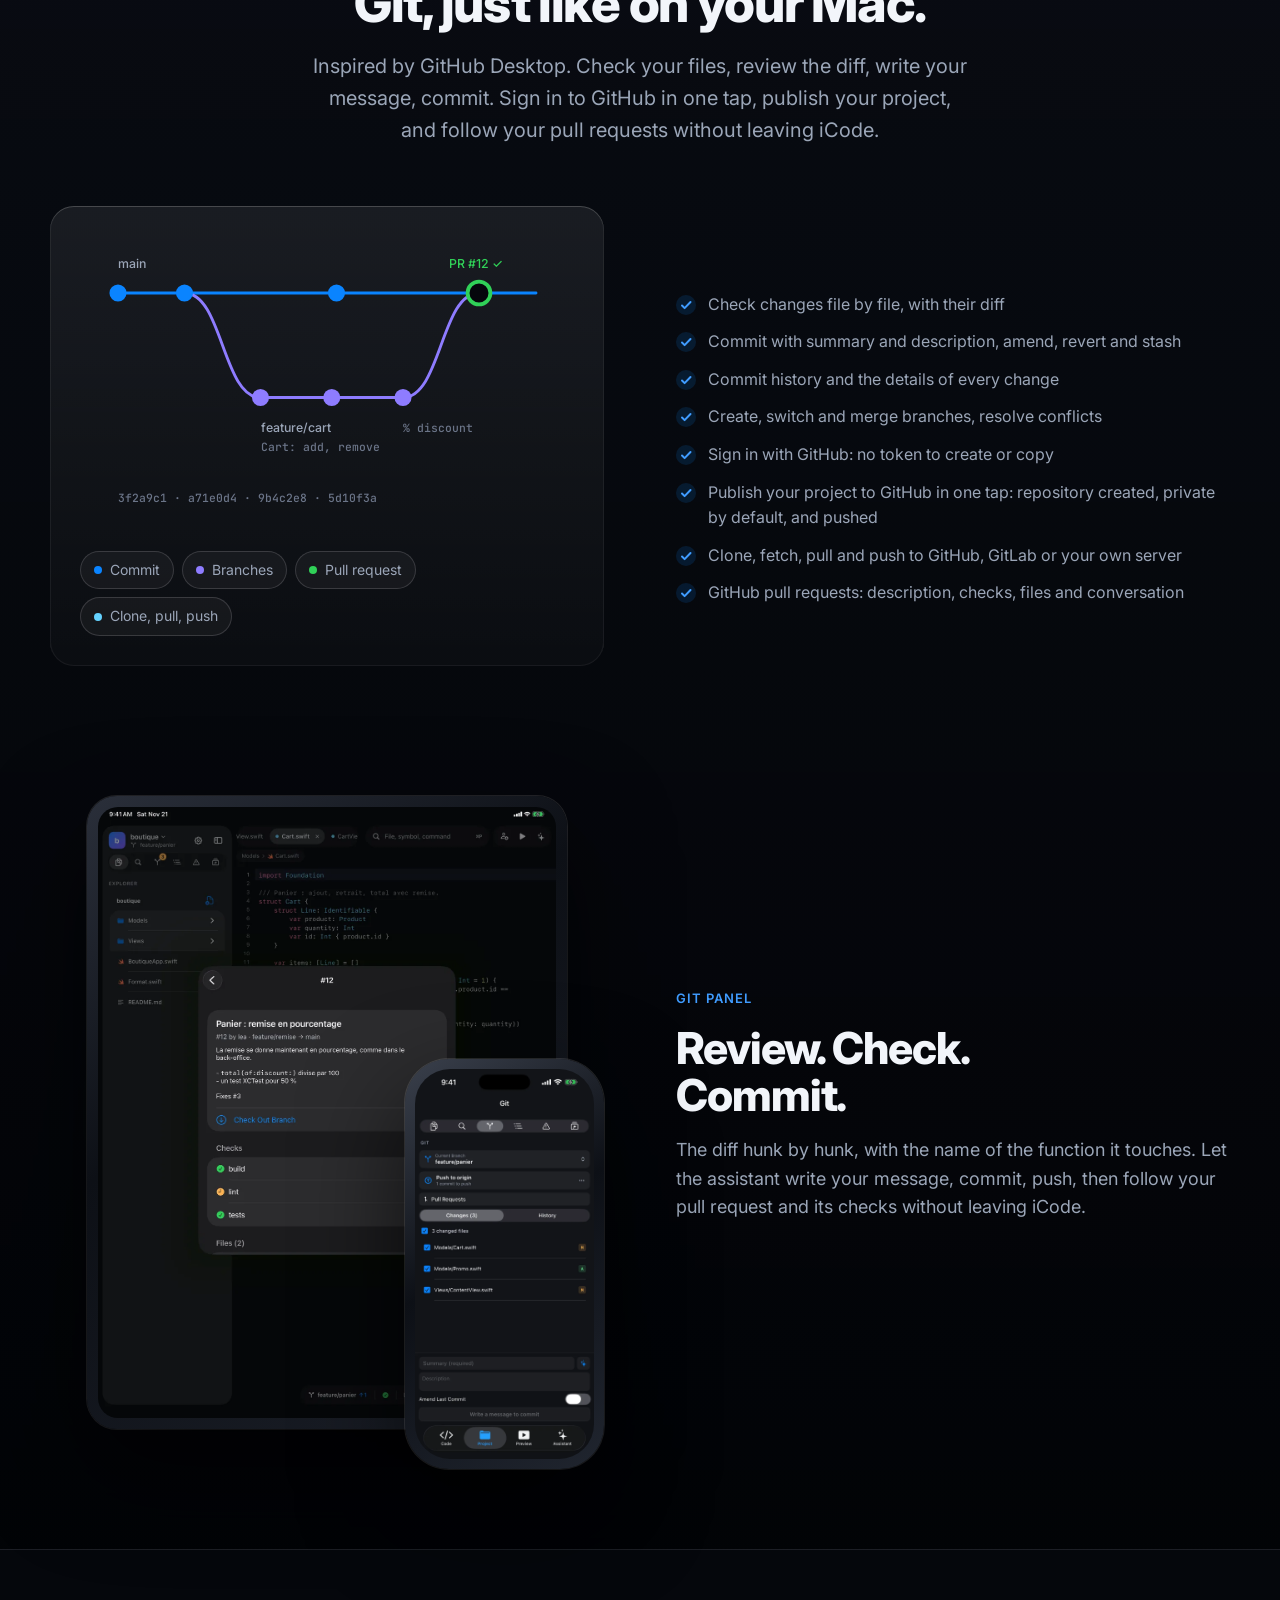
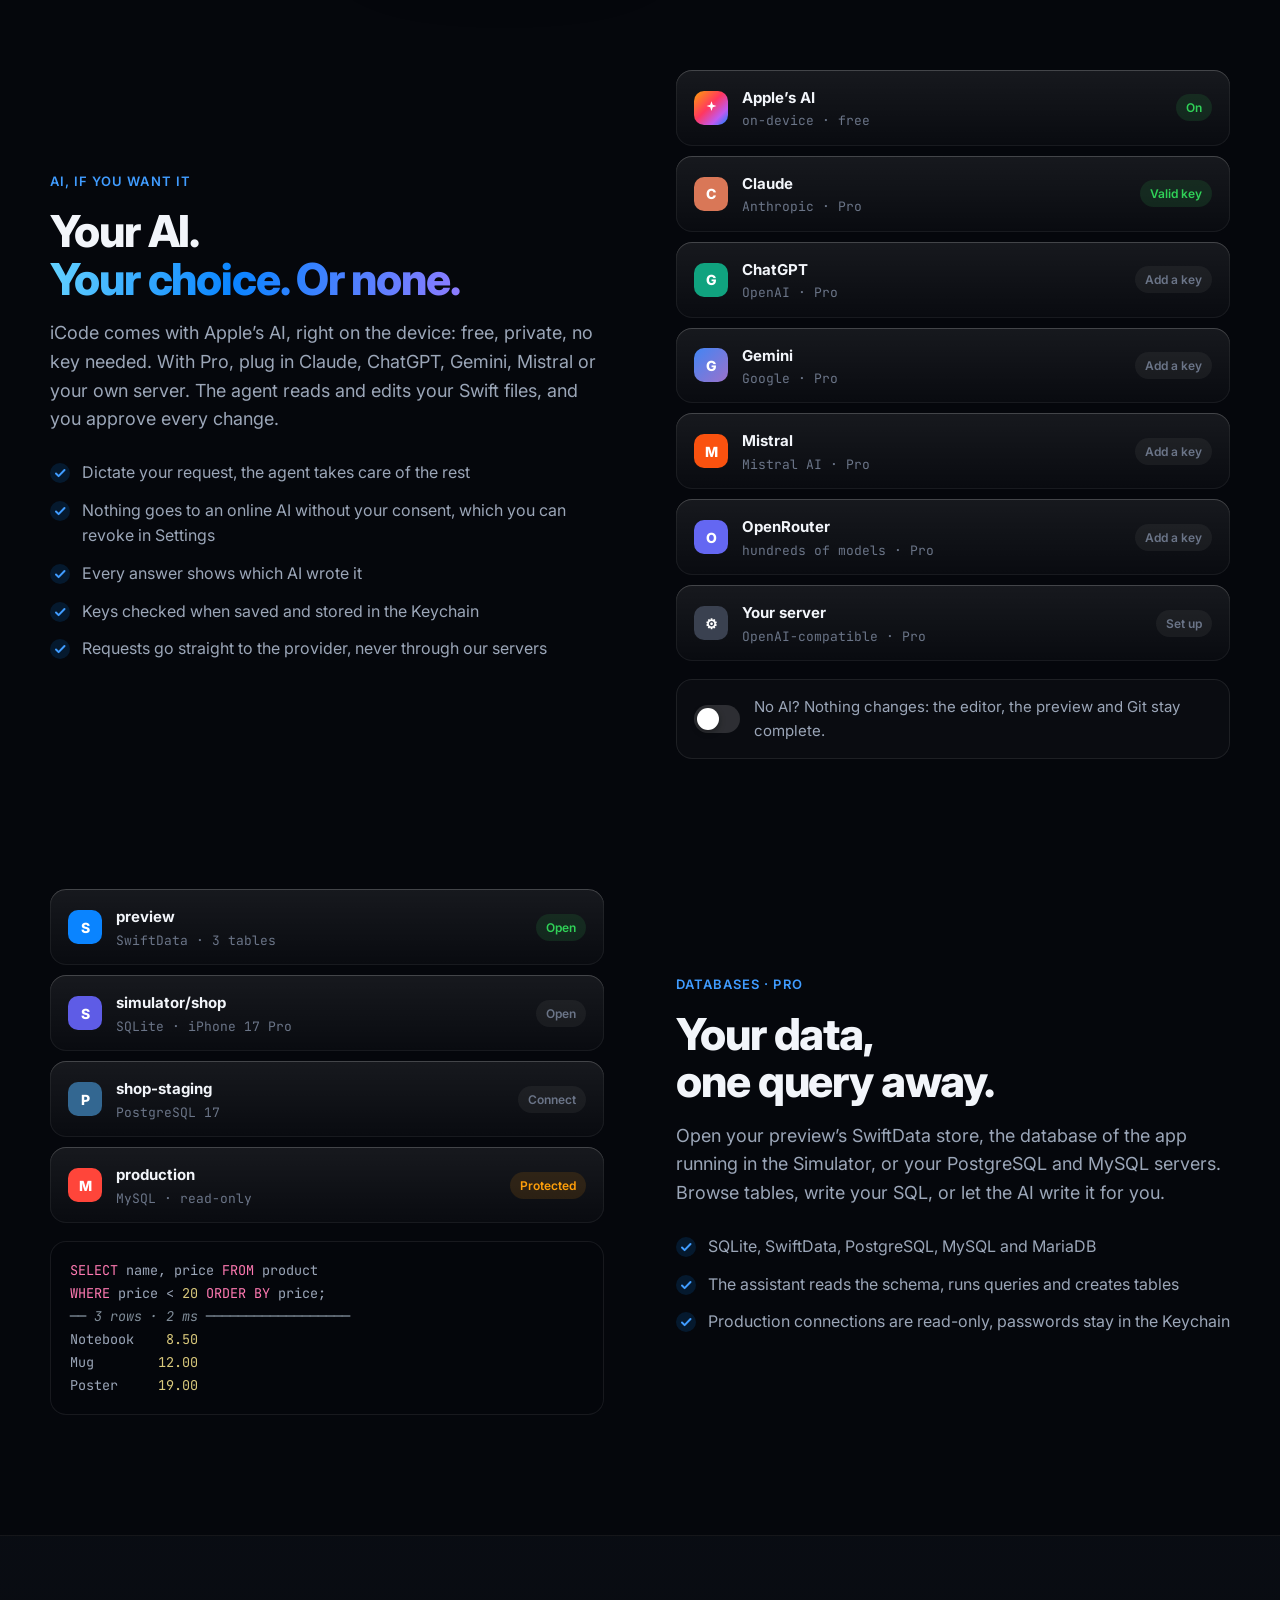
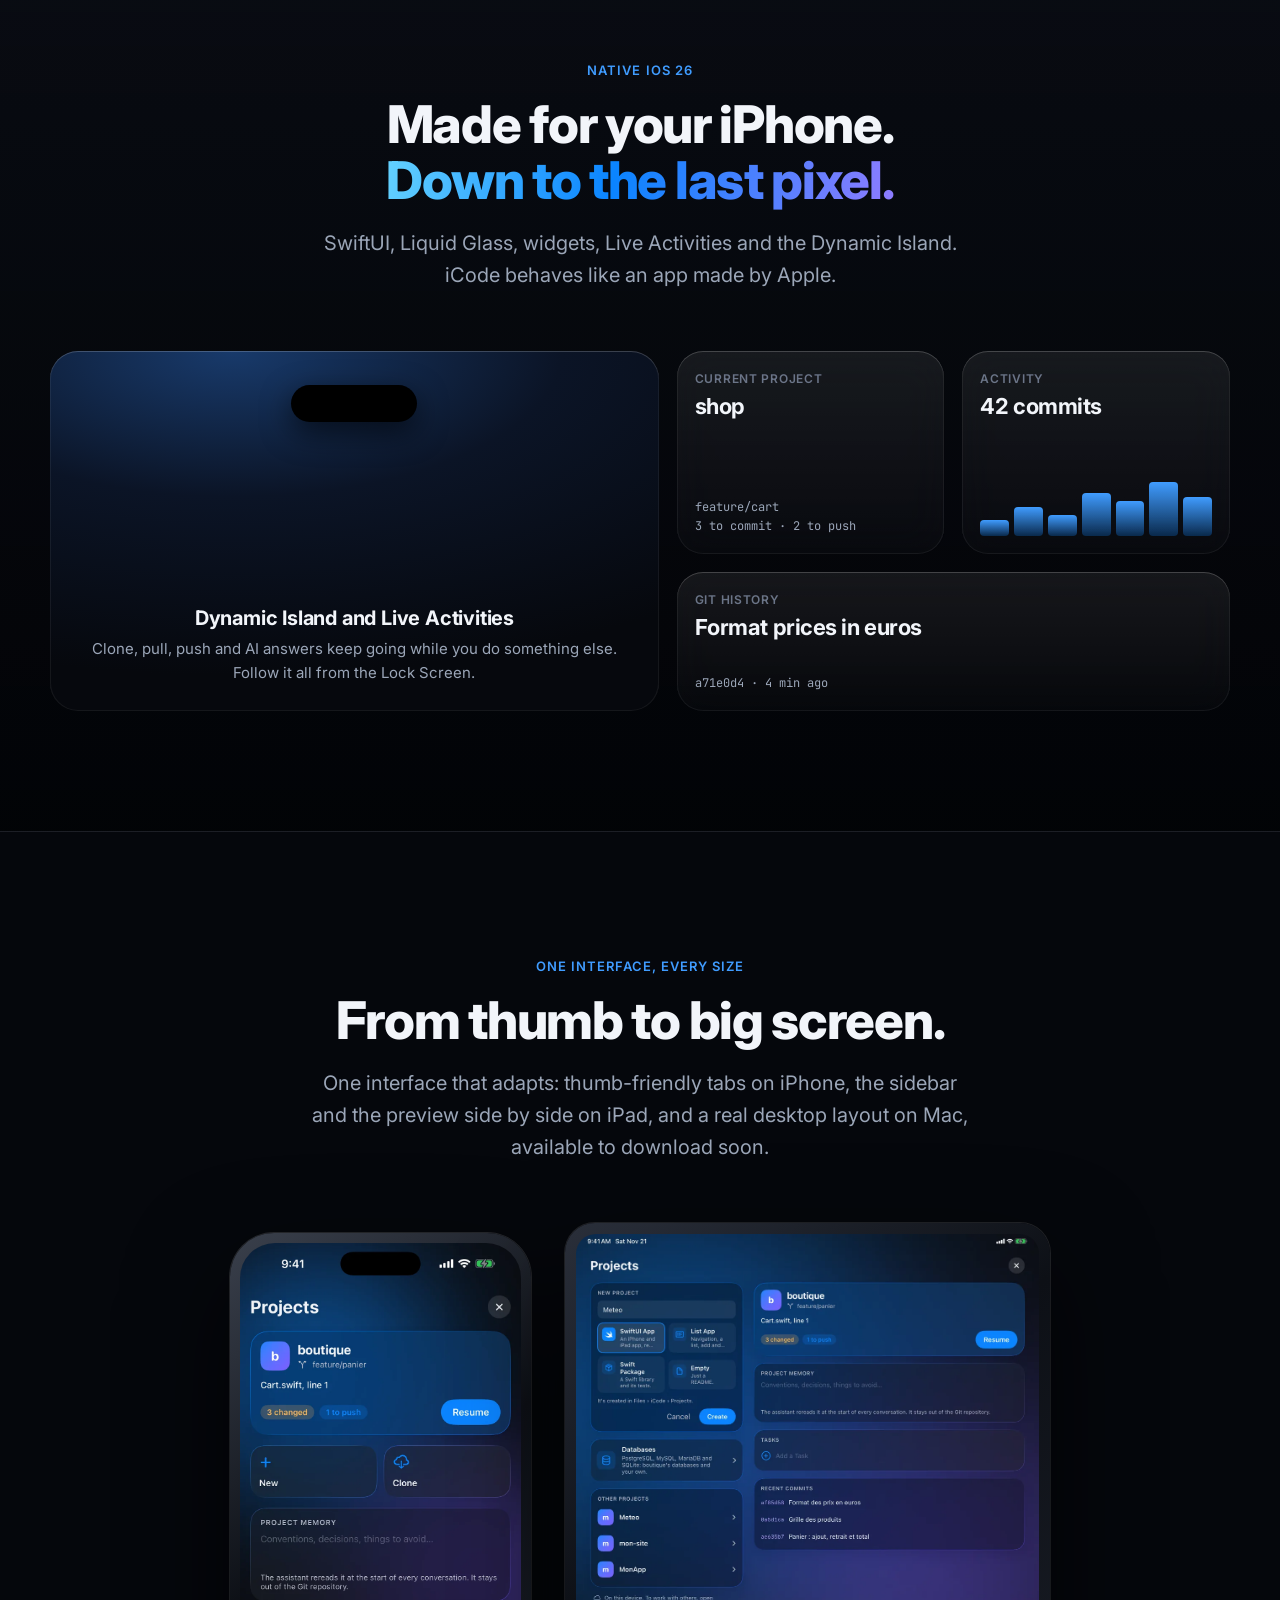
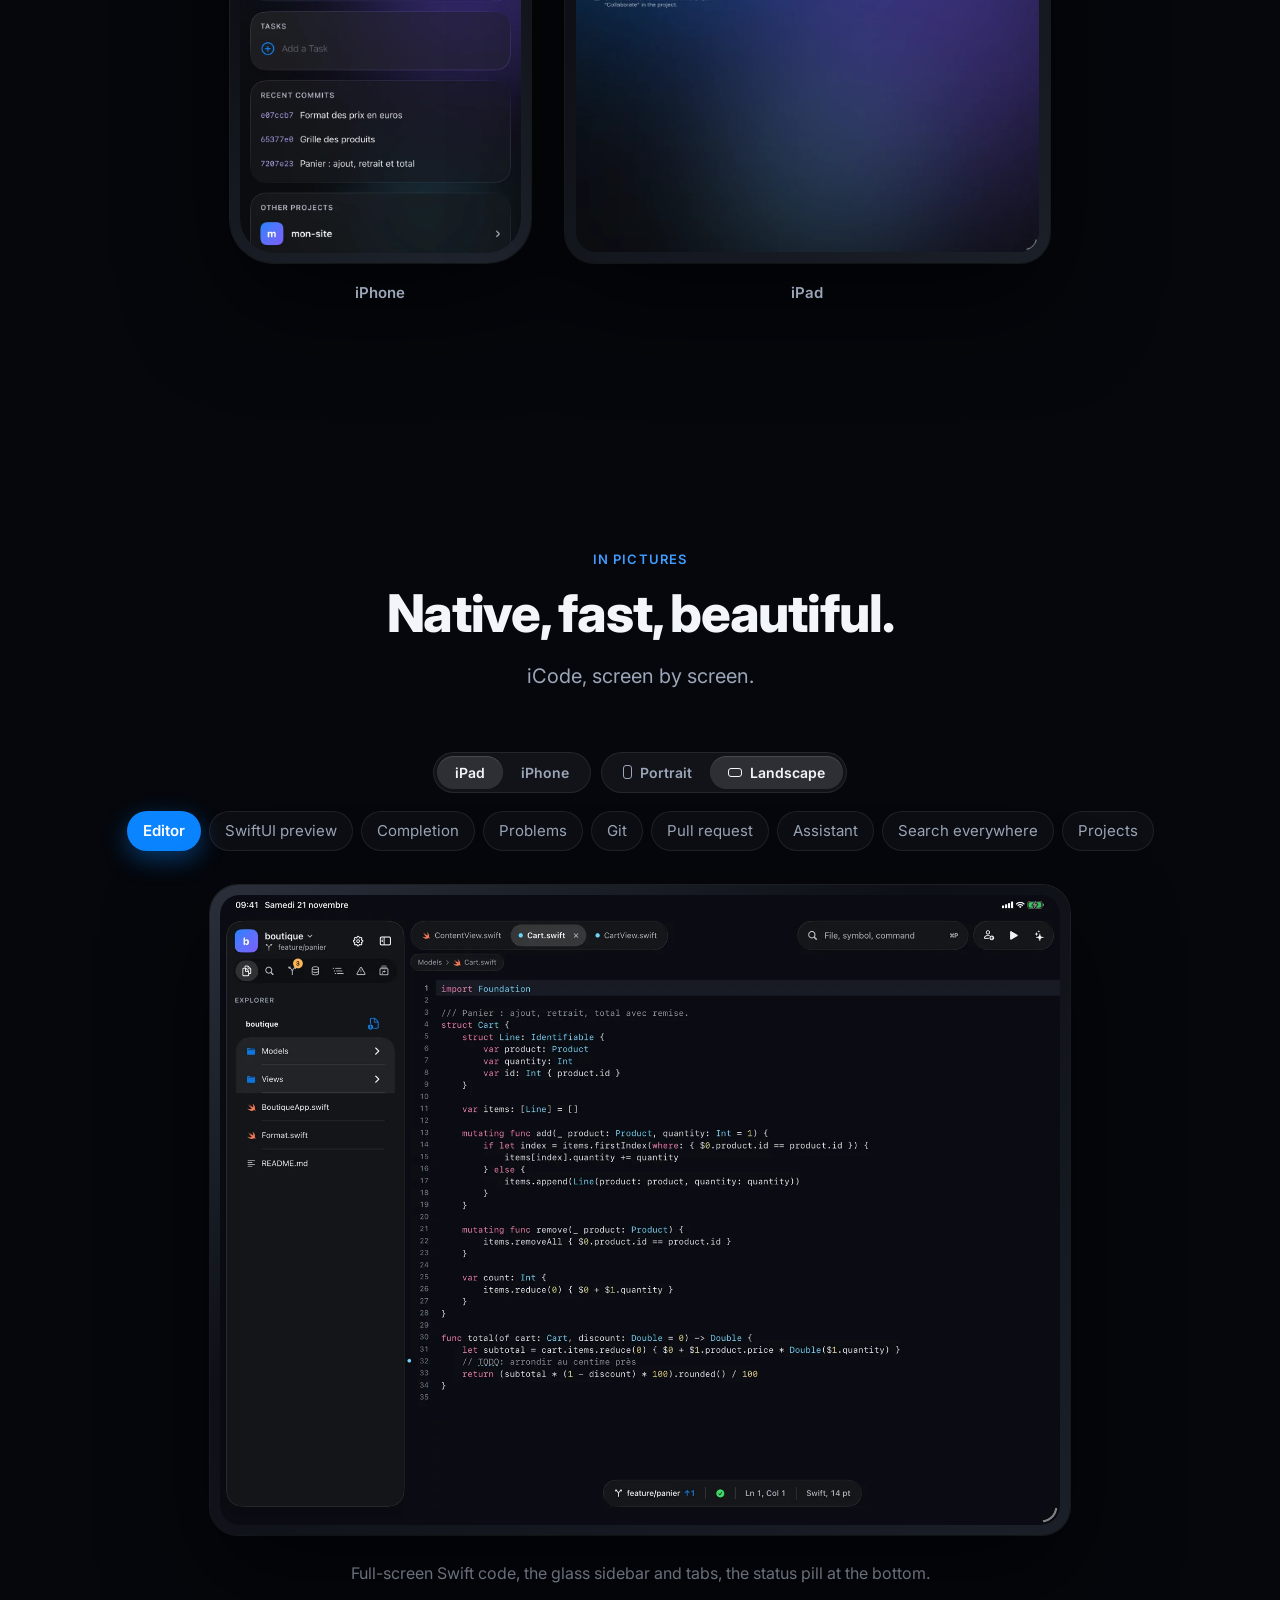
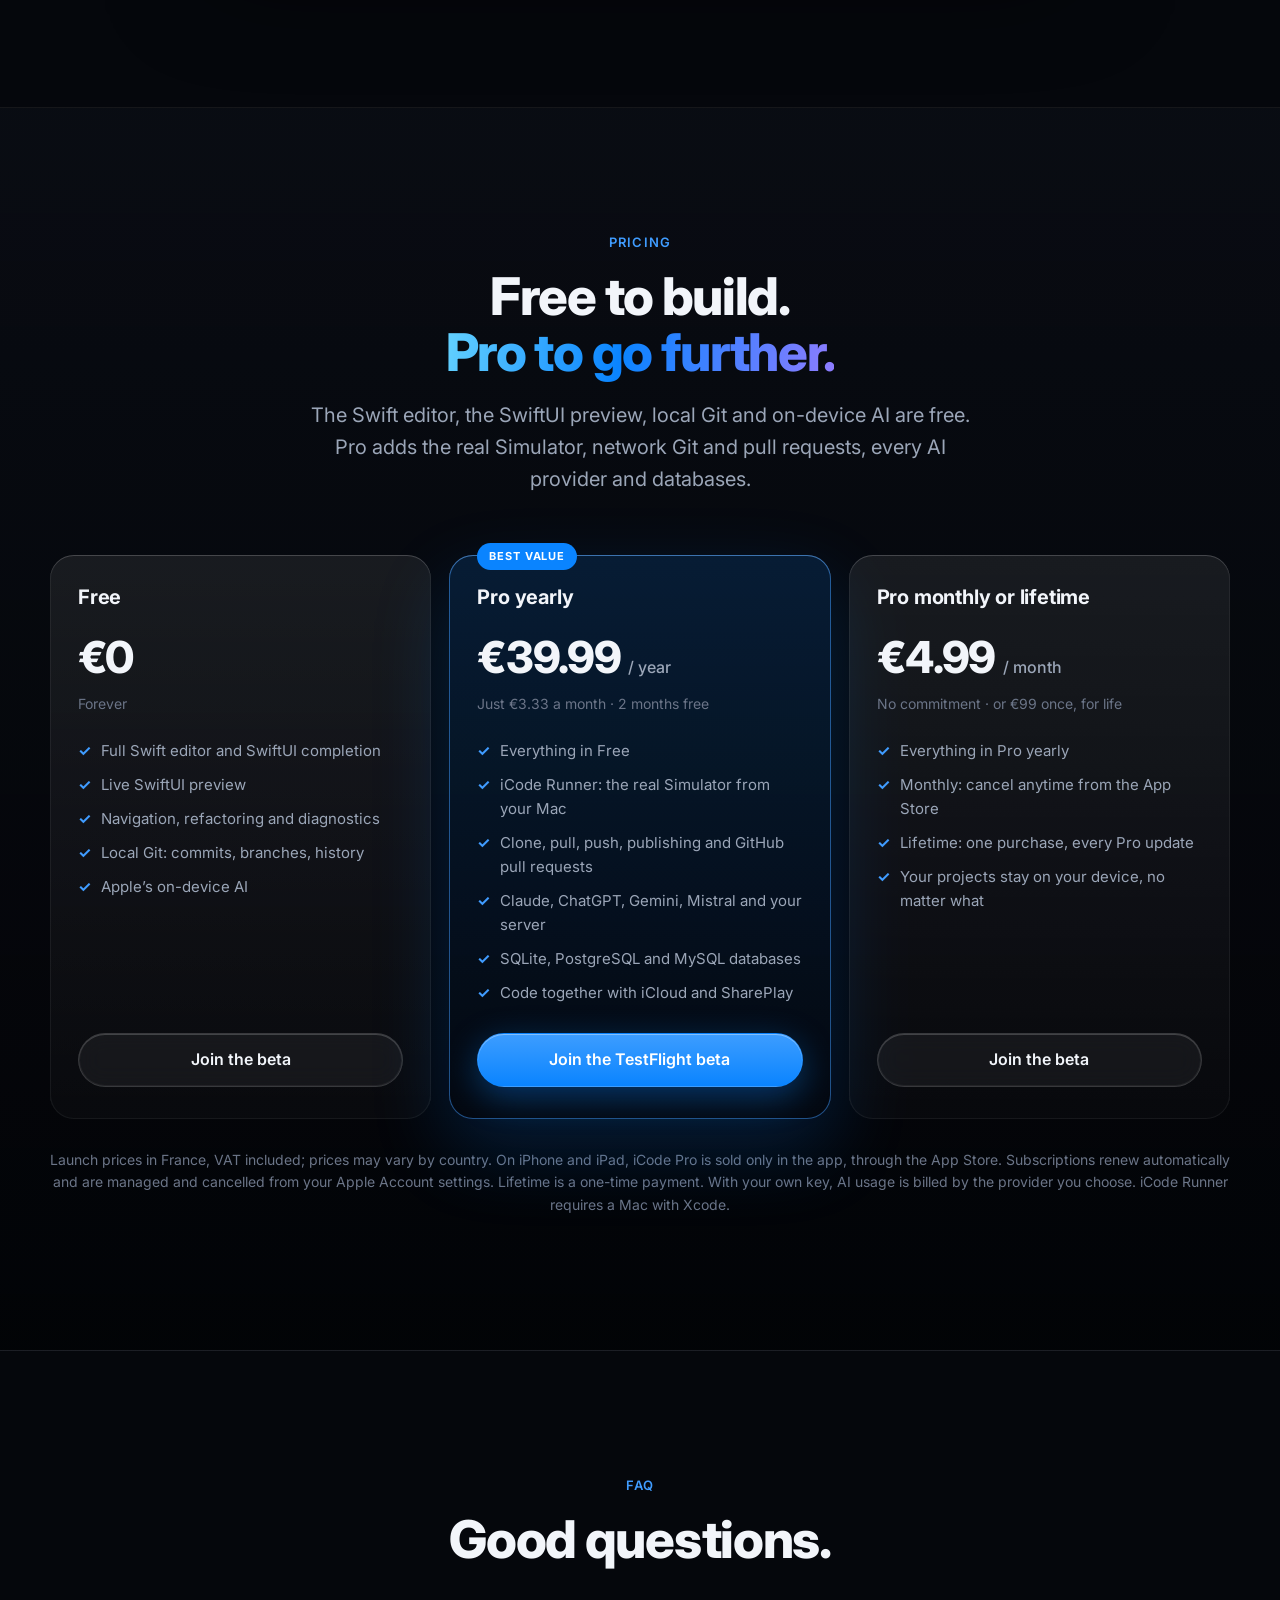
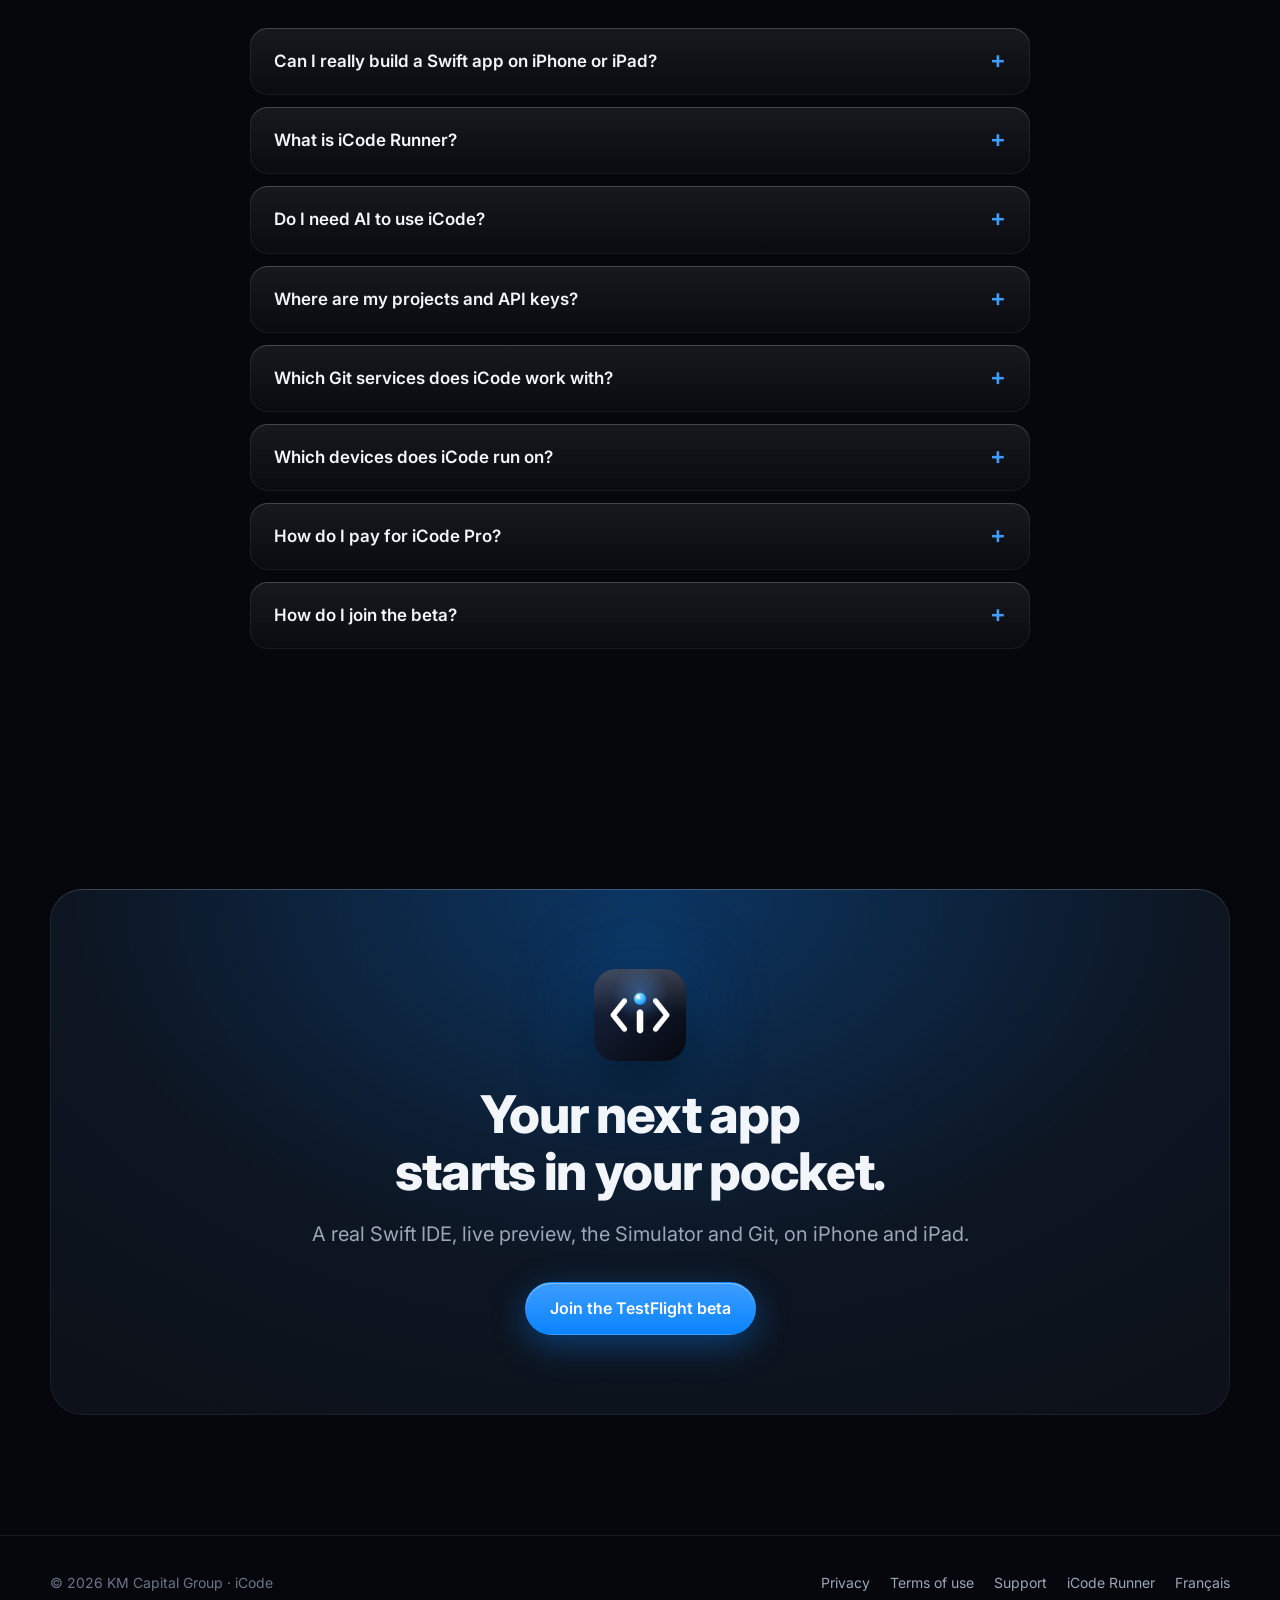
==== commit 514722c3: "Terminal du Mac via iCode Runner 1.1 (accueil et page Runner, FR/EN) Co-Authored-By: Claude Opus 5.5" ====
--- a/index.html
+++ b/index.html
@@ -155,7 +155,7 @@
             <li>Choisis l’iPhone ou l’iPad à simuler, comme dans Xcode</li>
             <li>Erreurs de build et journaux renvoyés dans iCode, sur la bonne ligne</li>
             <li>Appairage par code à 6 chiffres, chiffré, sur ton réseau local</li>
-            <li>Bientôt : le terminal de ton Mac, ouvert depuis iCode</li>
+            <li>Nouveau : le terminal de ton Mac depuis l’iPad ou l’iPhone (zsh, swift build, swift test, Homebrew), dans le dossier du projet</li>
           </ul>
           <p class="feature-link"><a href="runner/">Télécharger iCode Runner pour Mac →</a></p>
         </div>
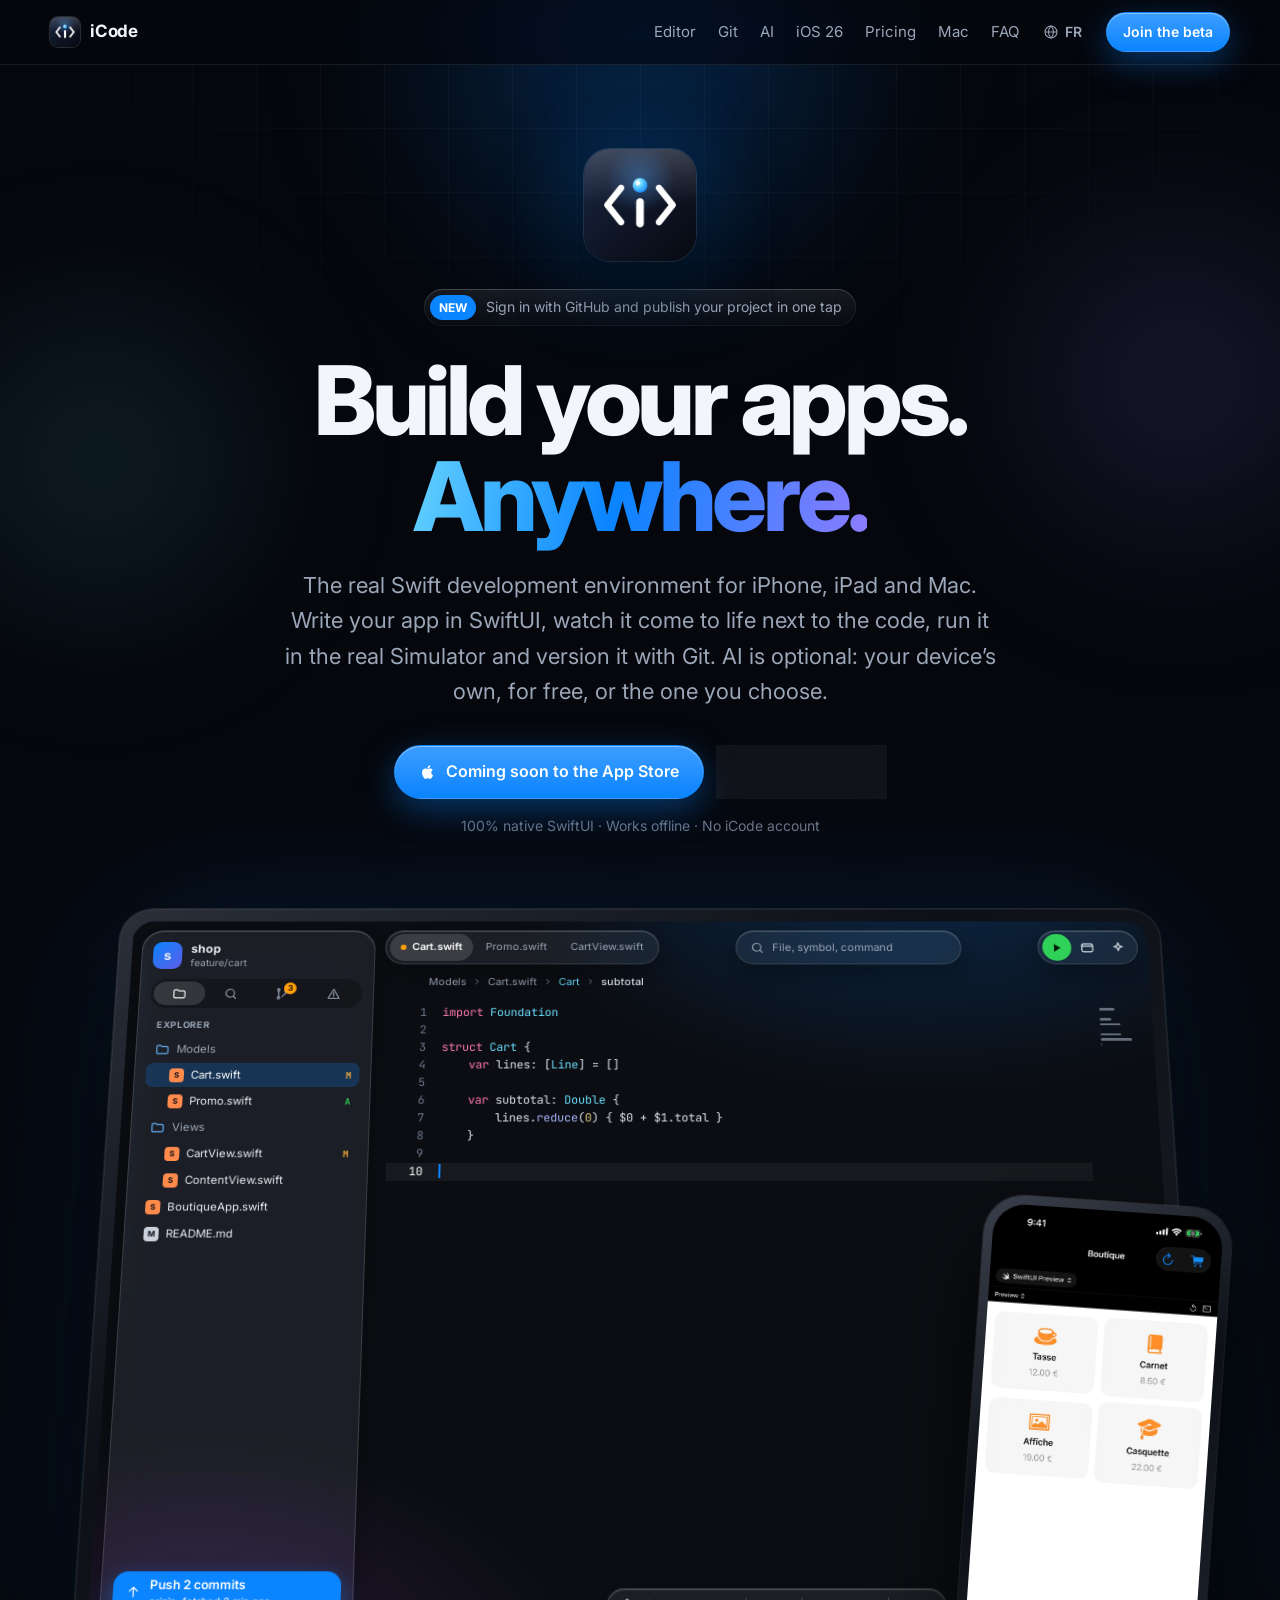
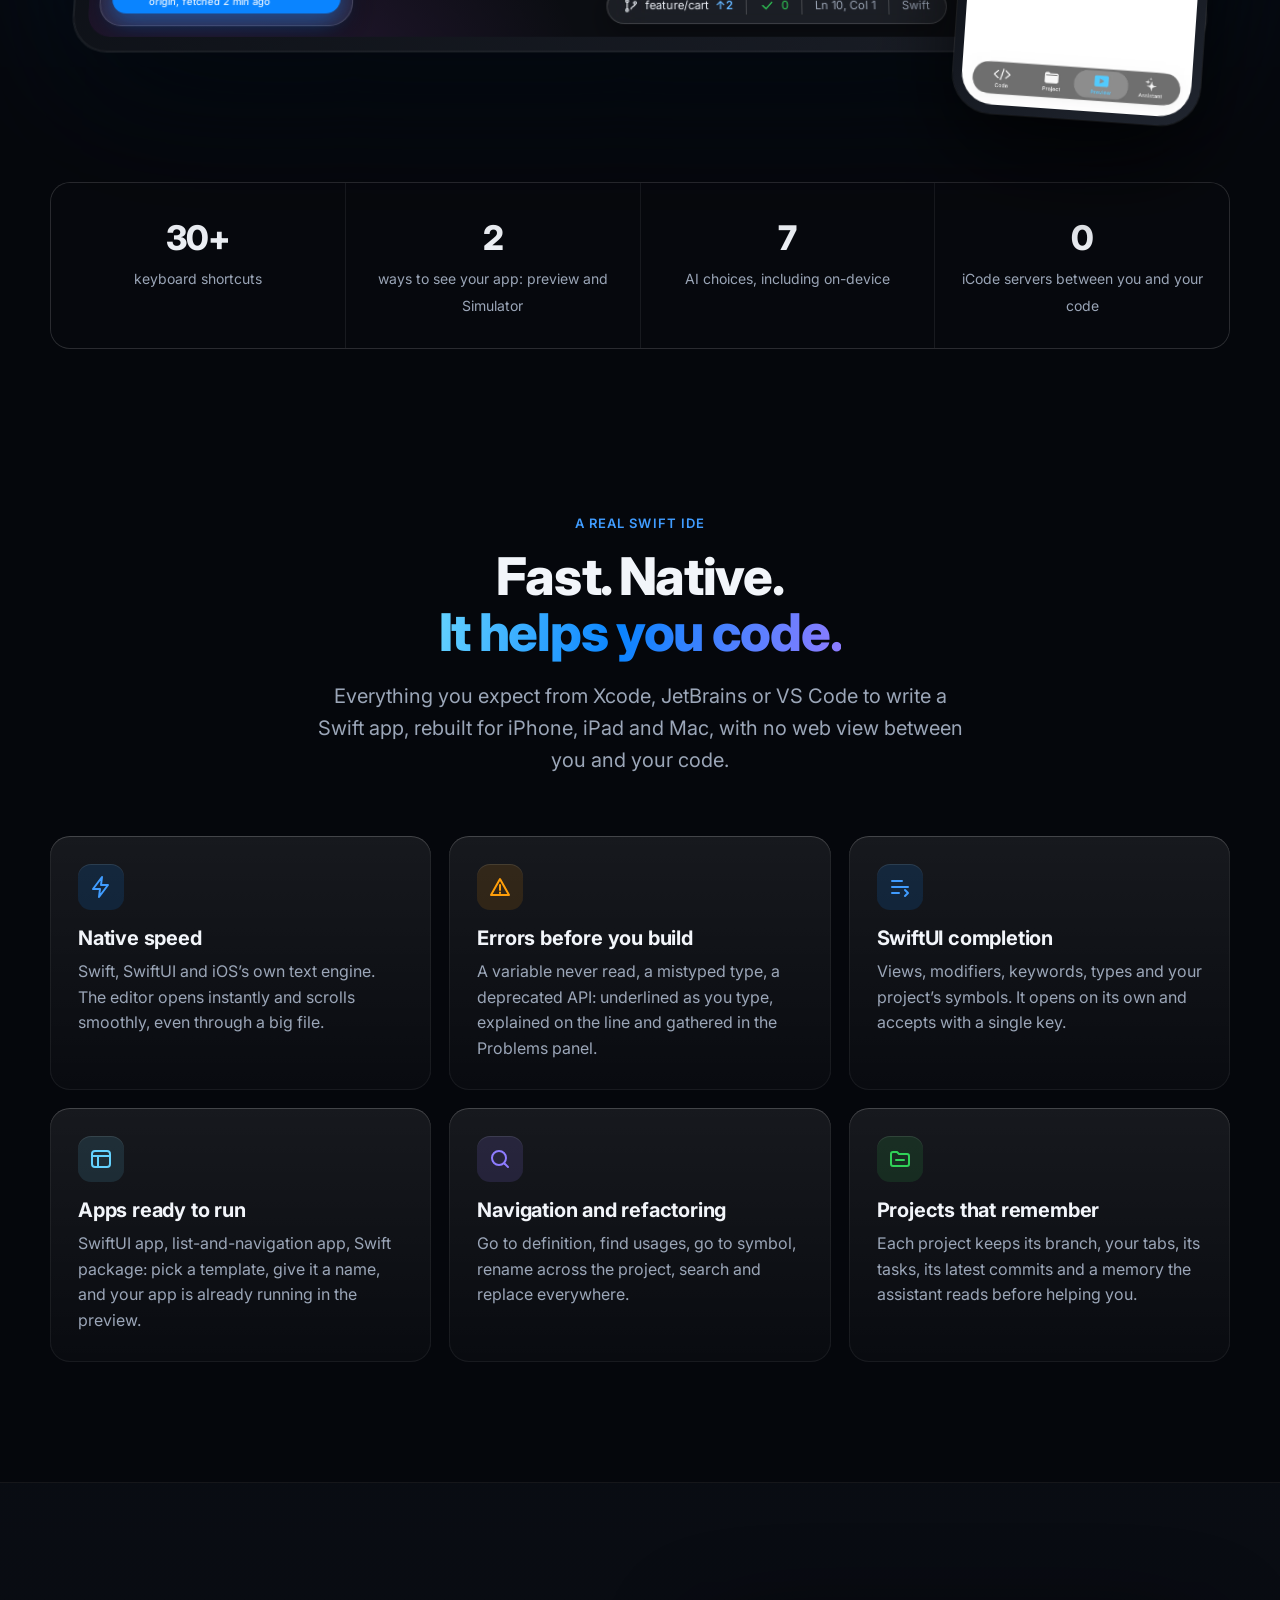
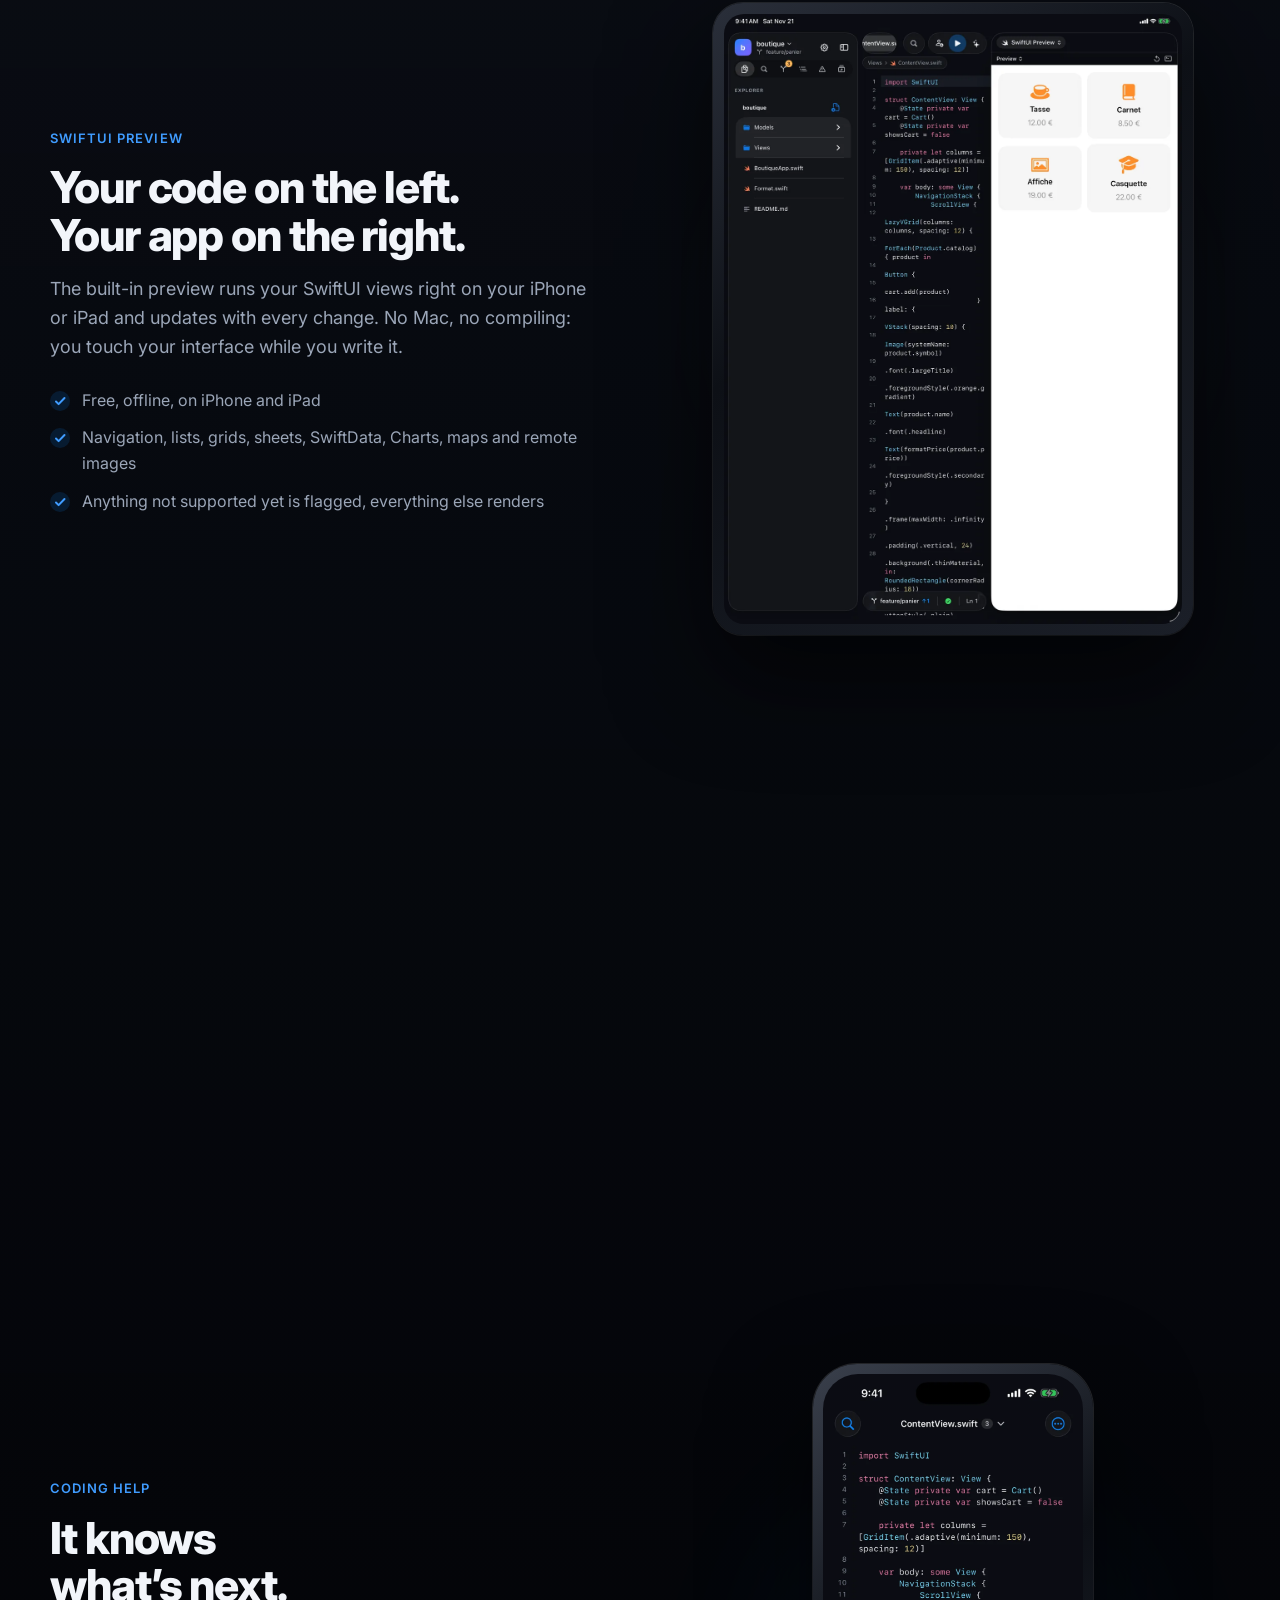
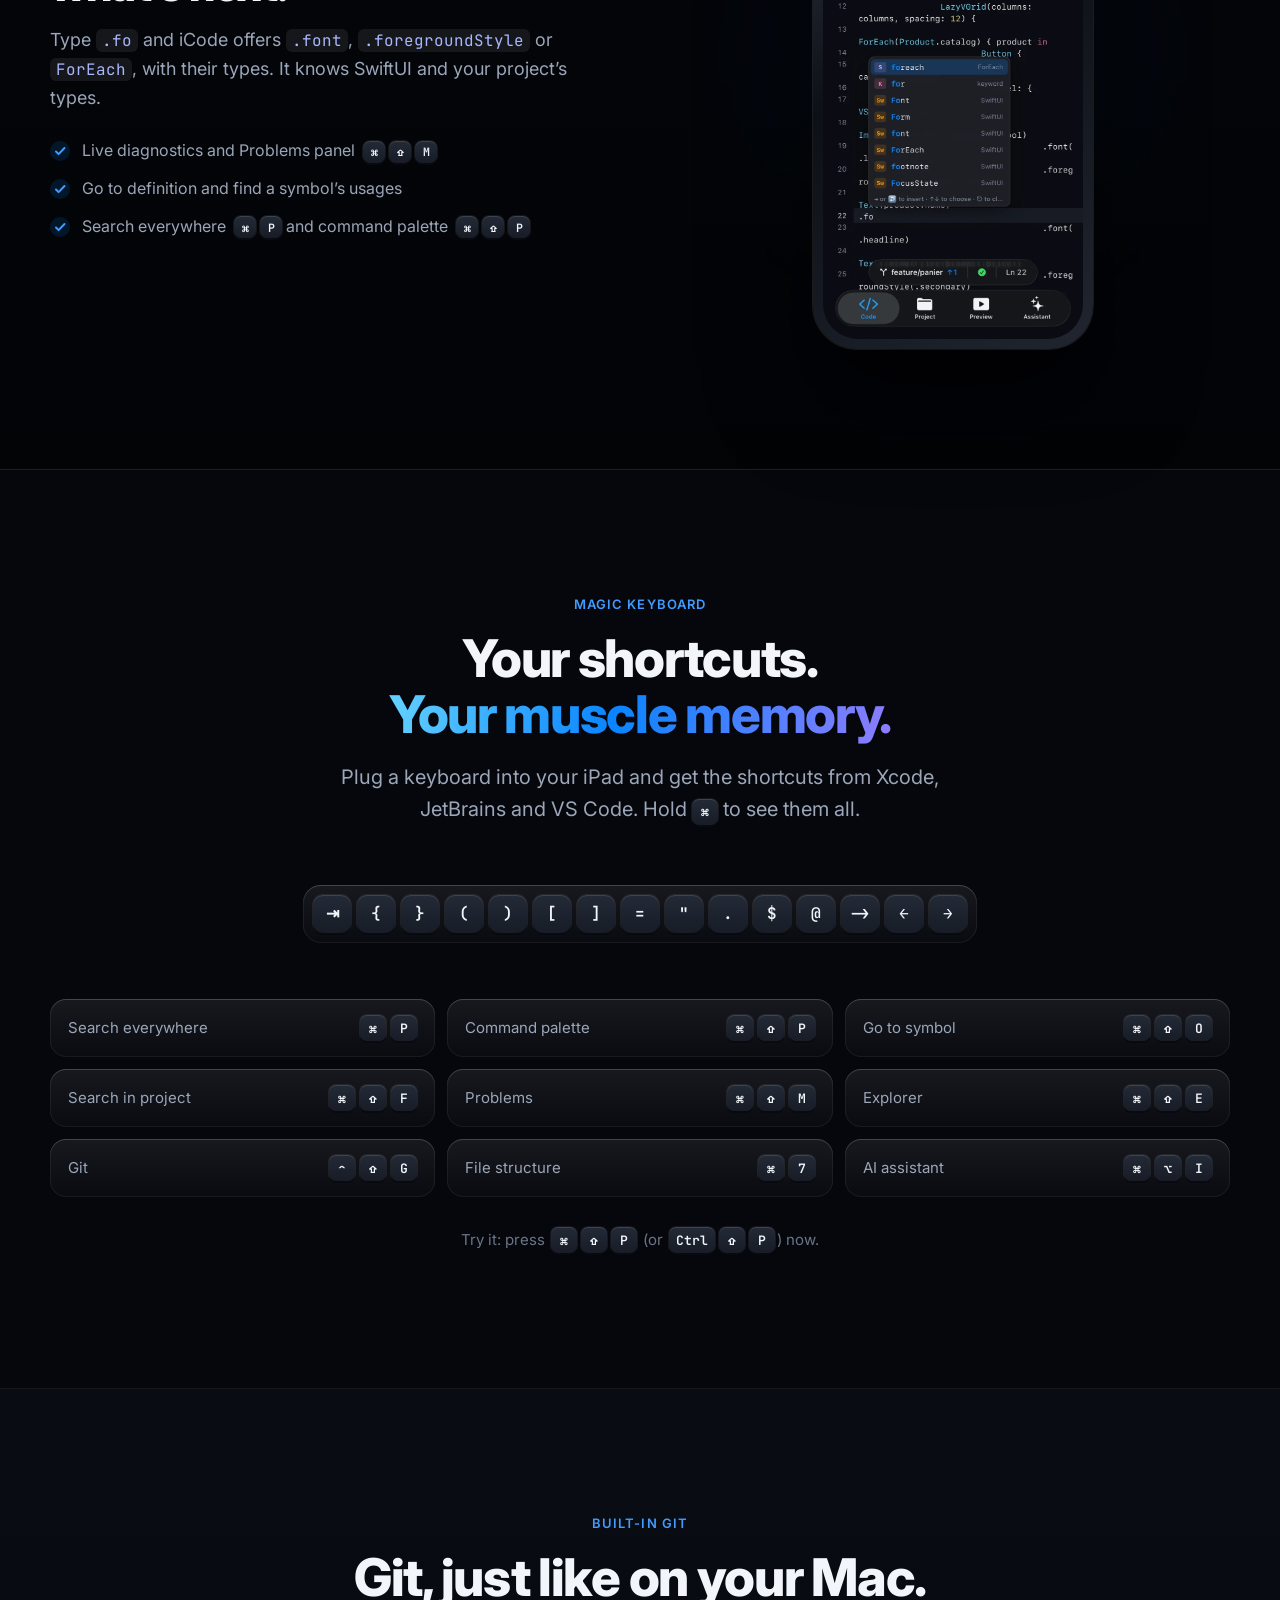
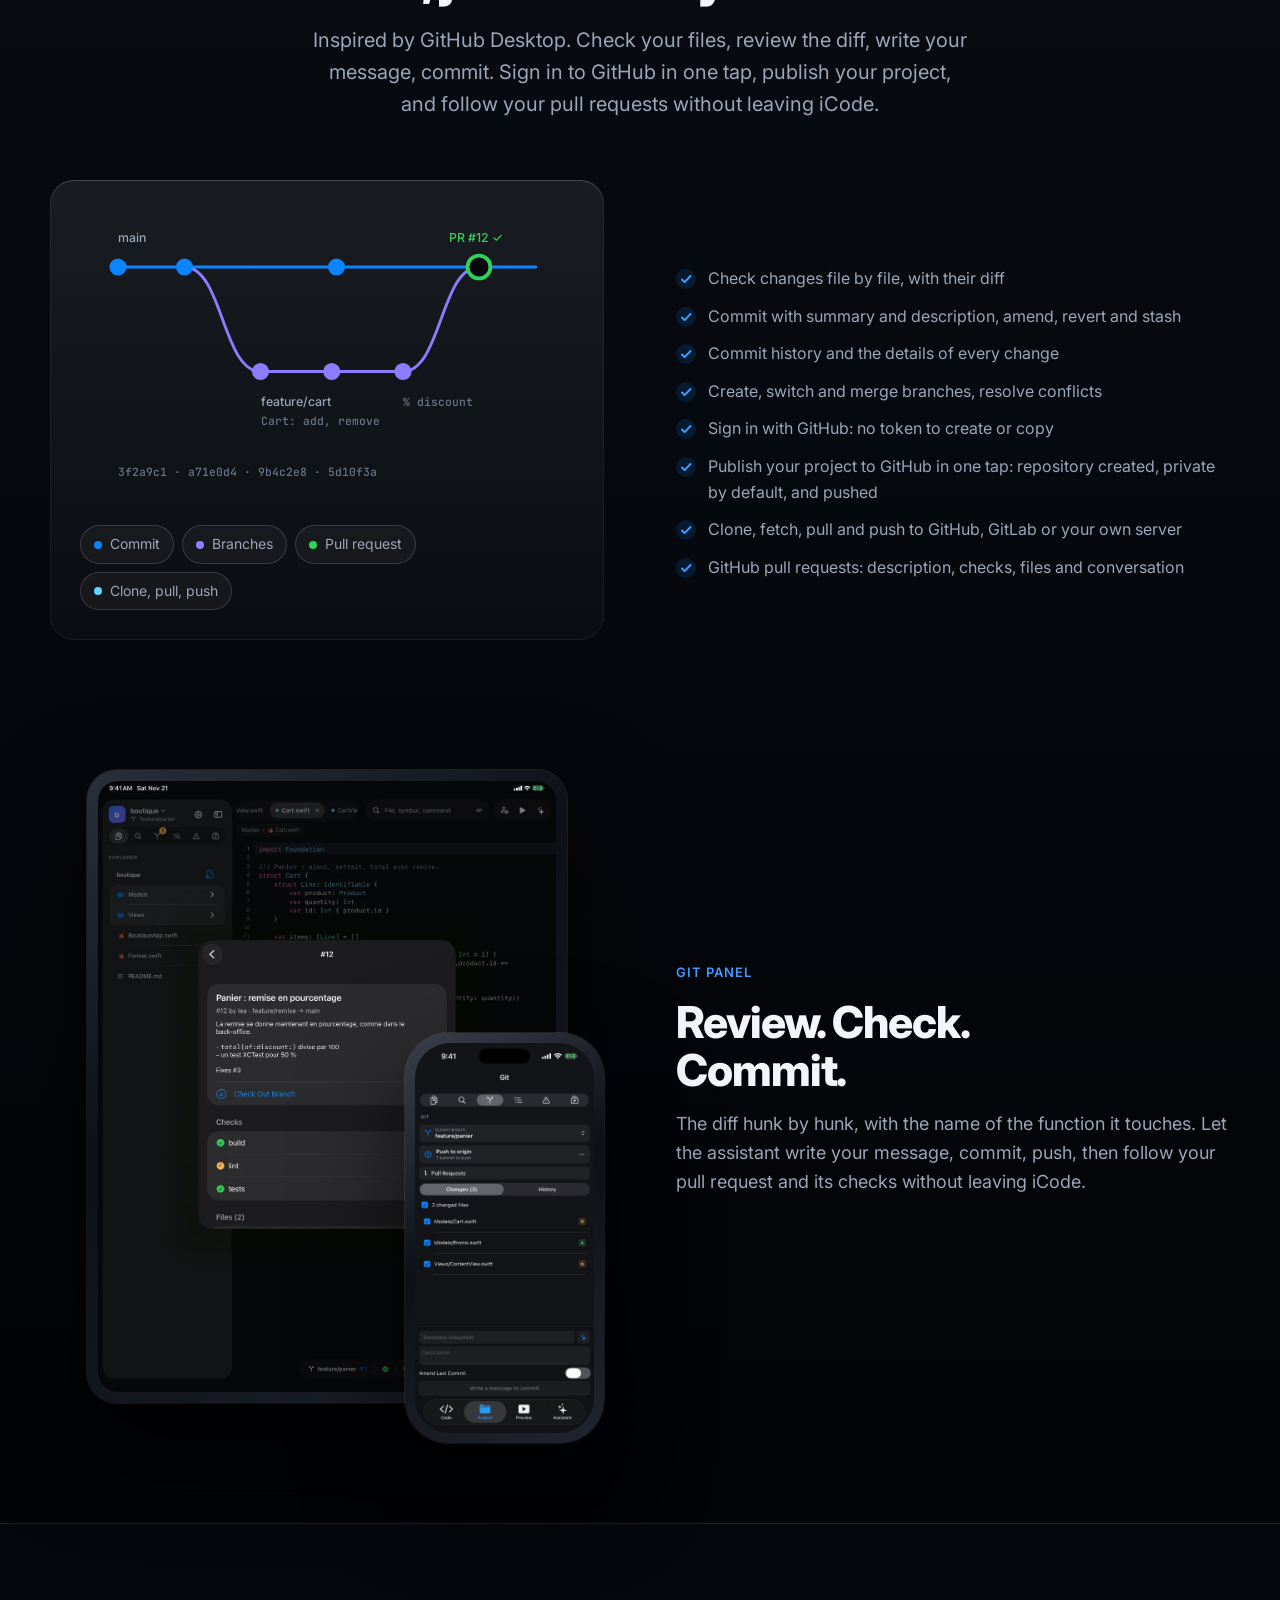
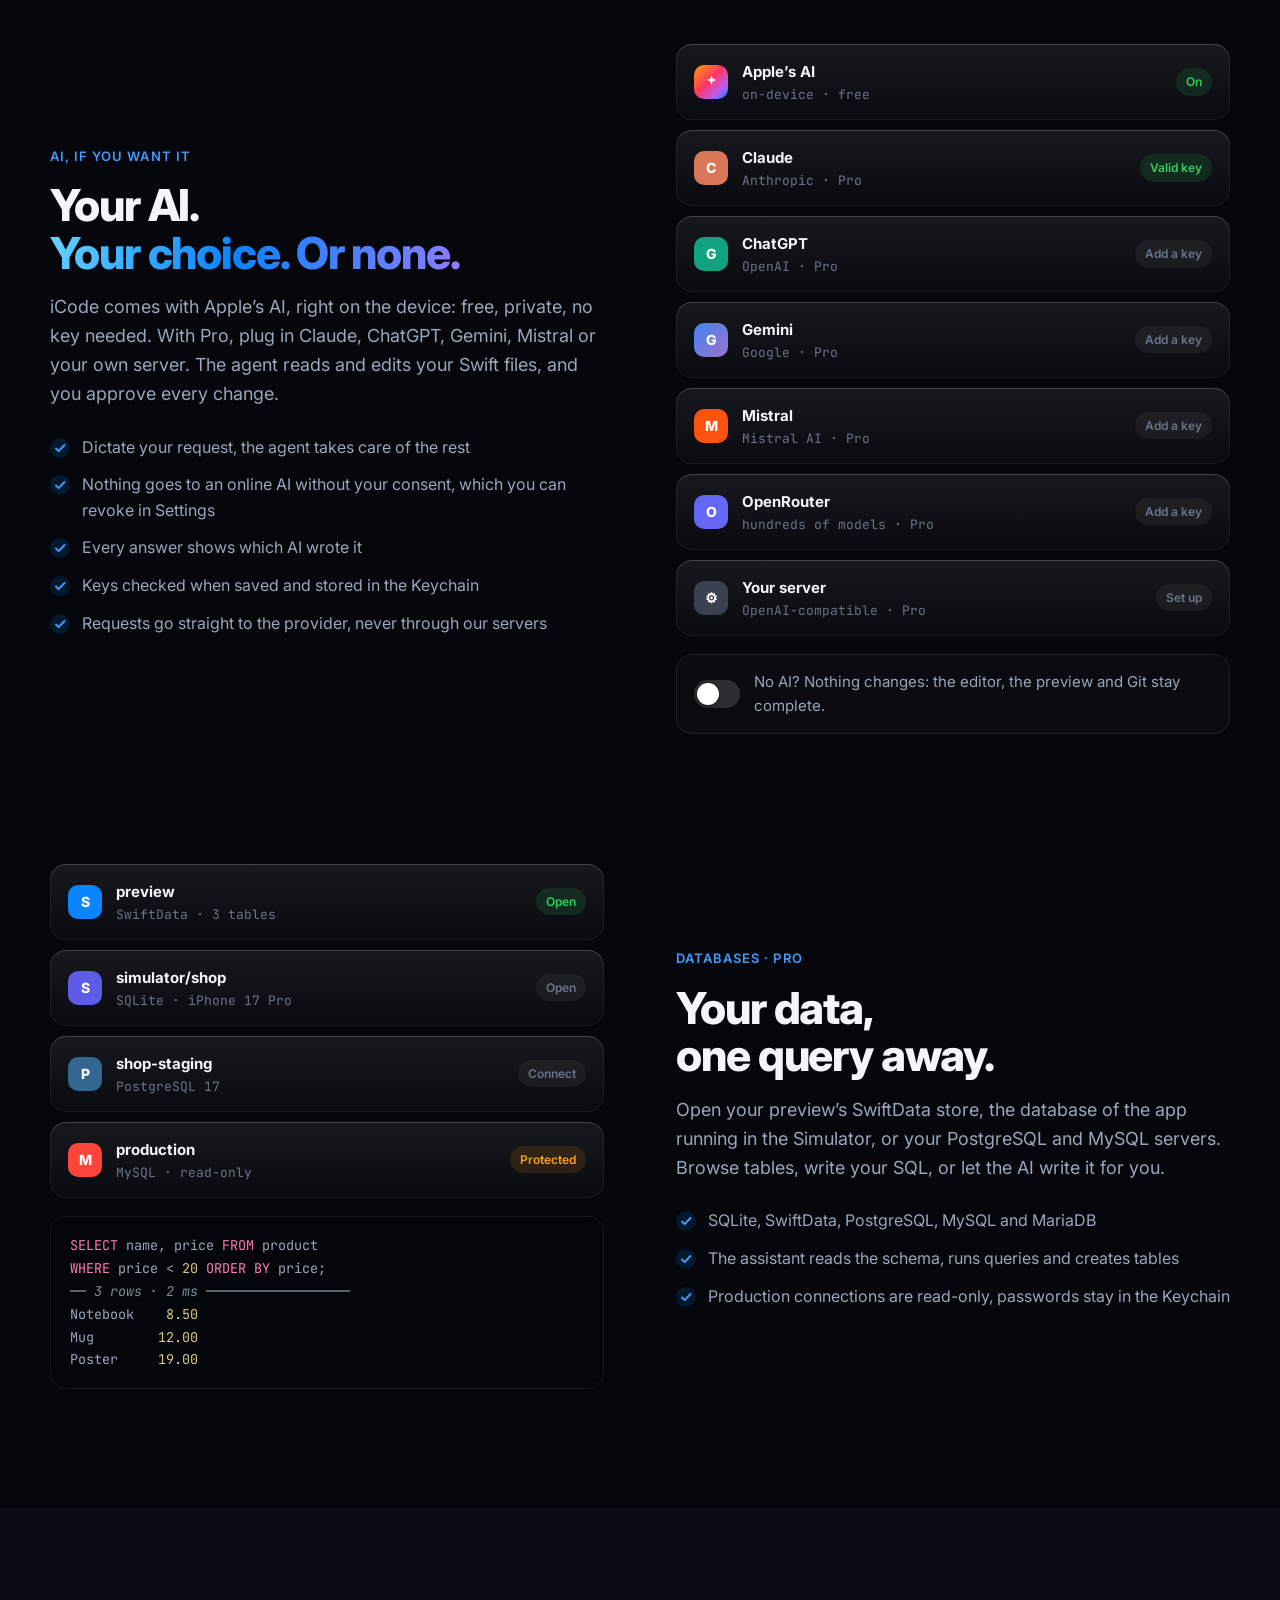
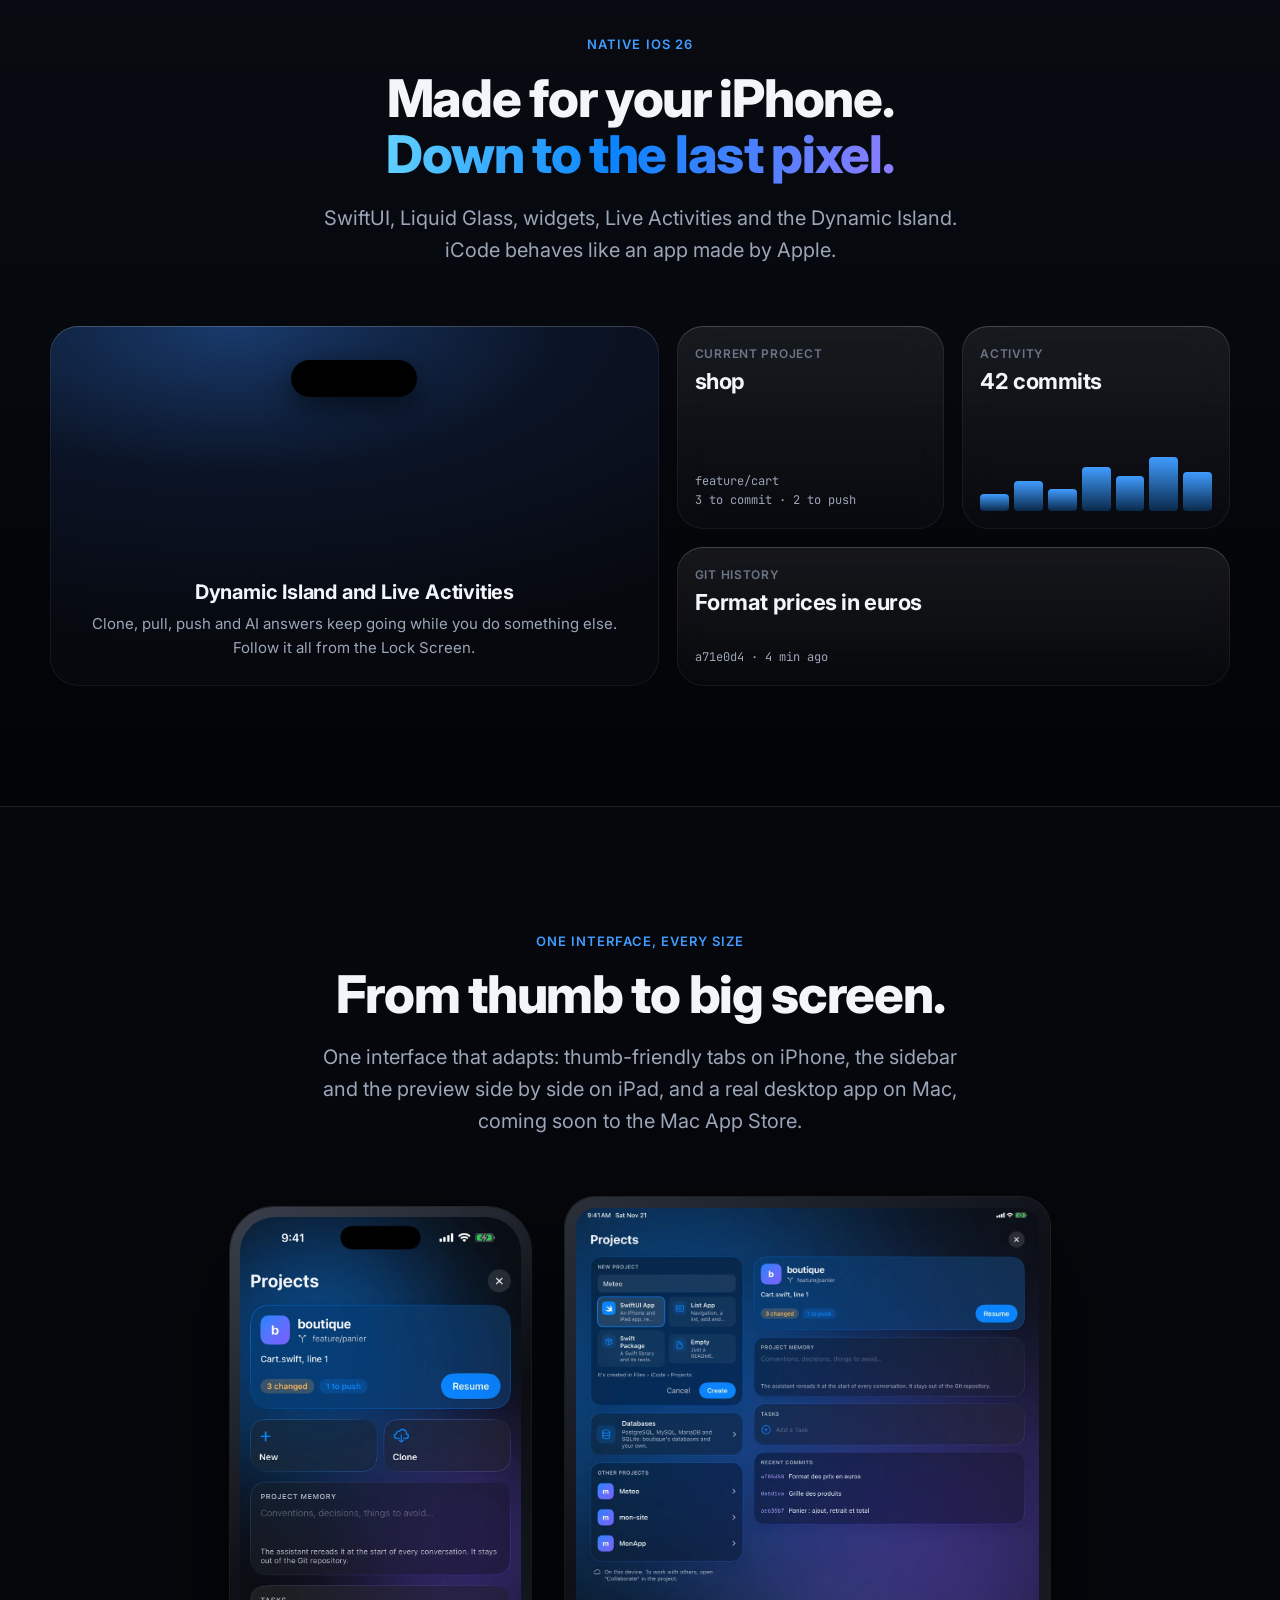
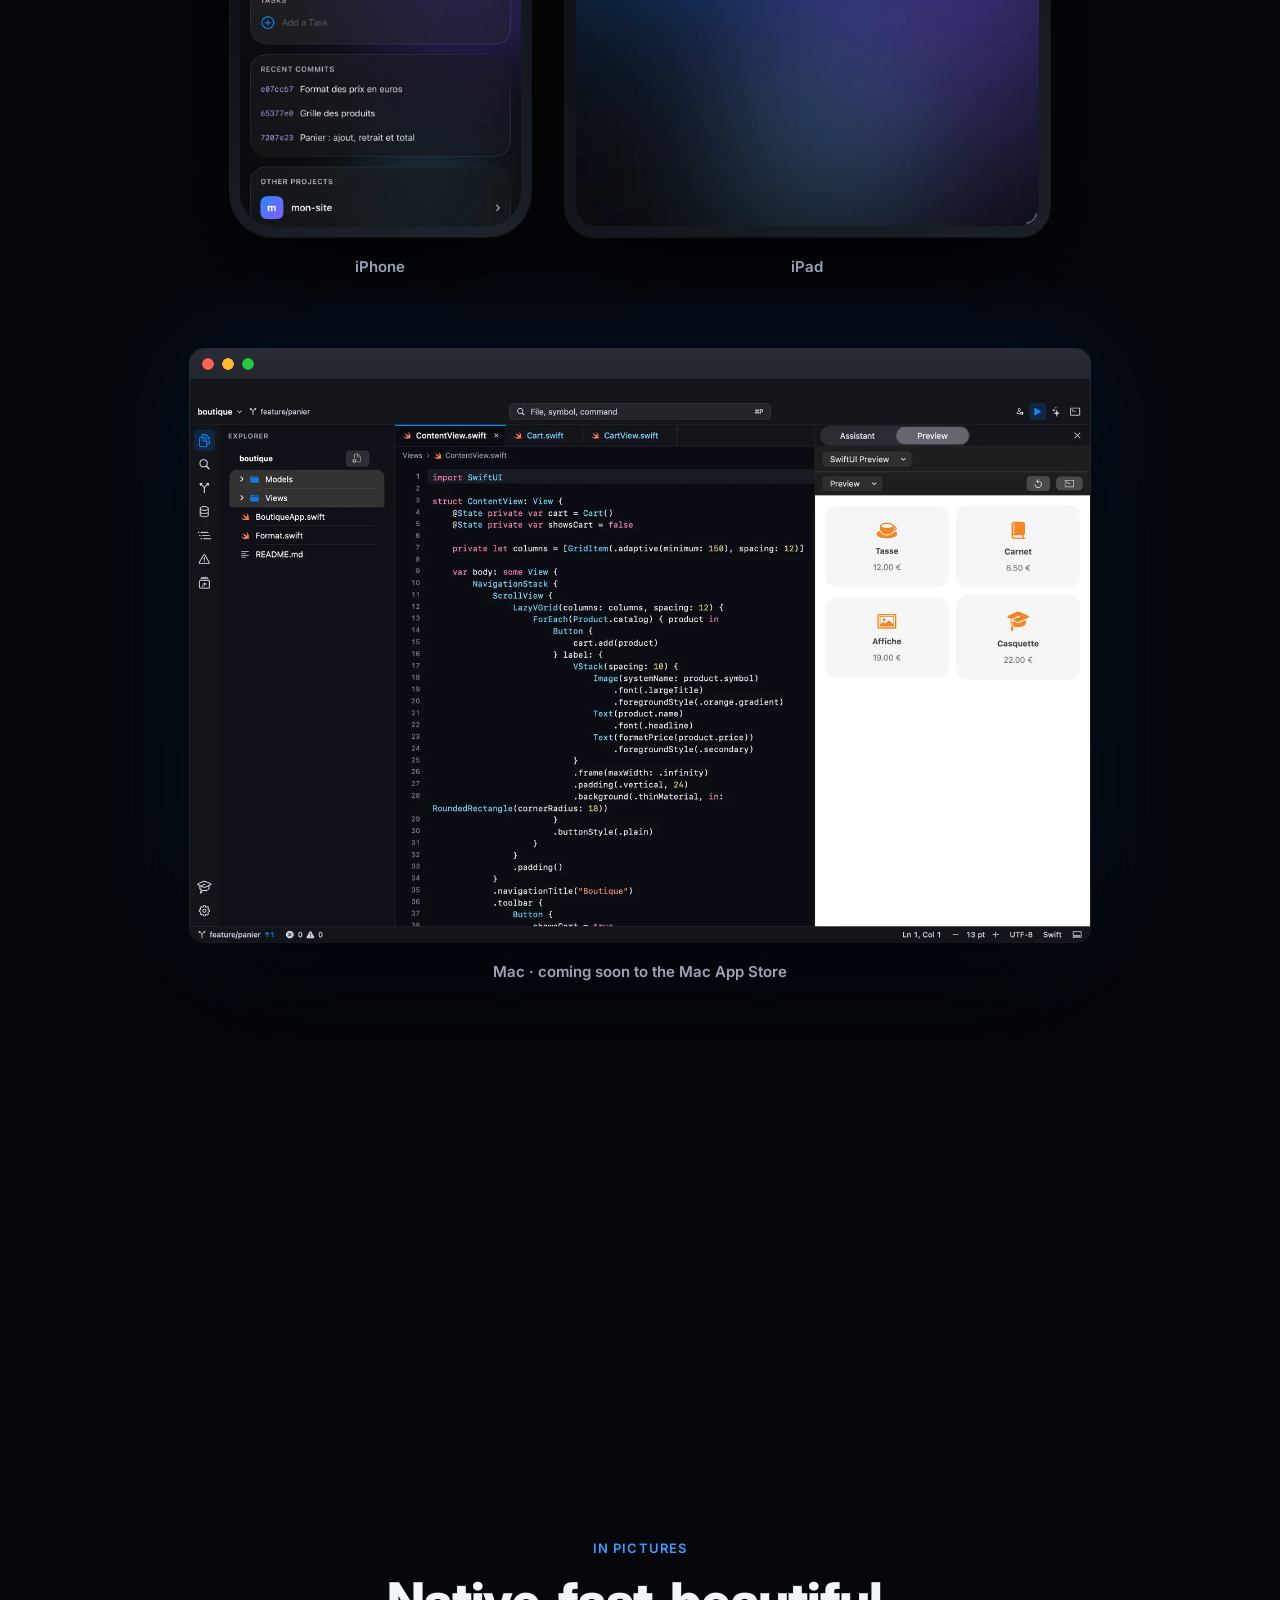
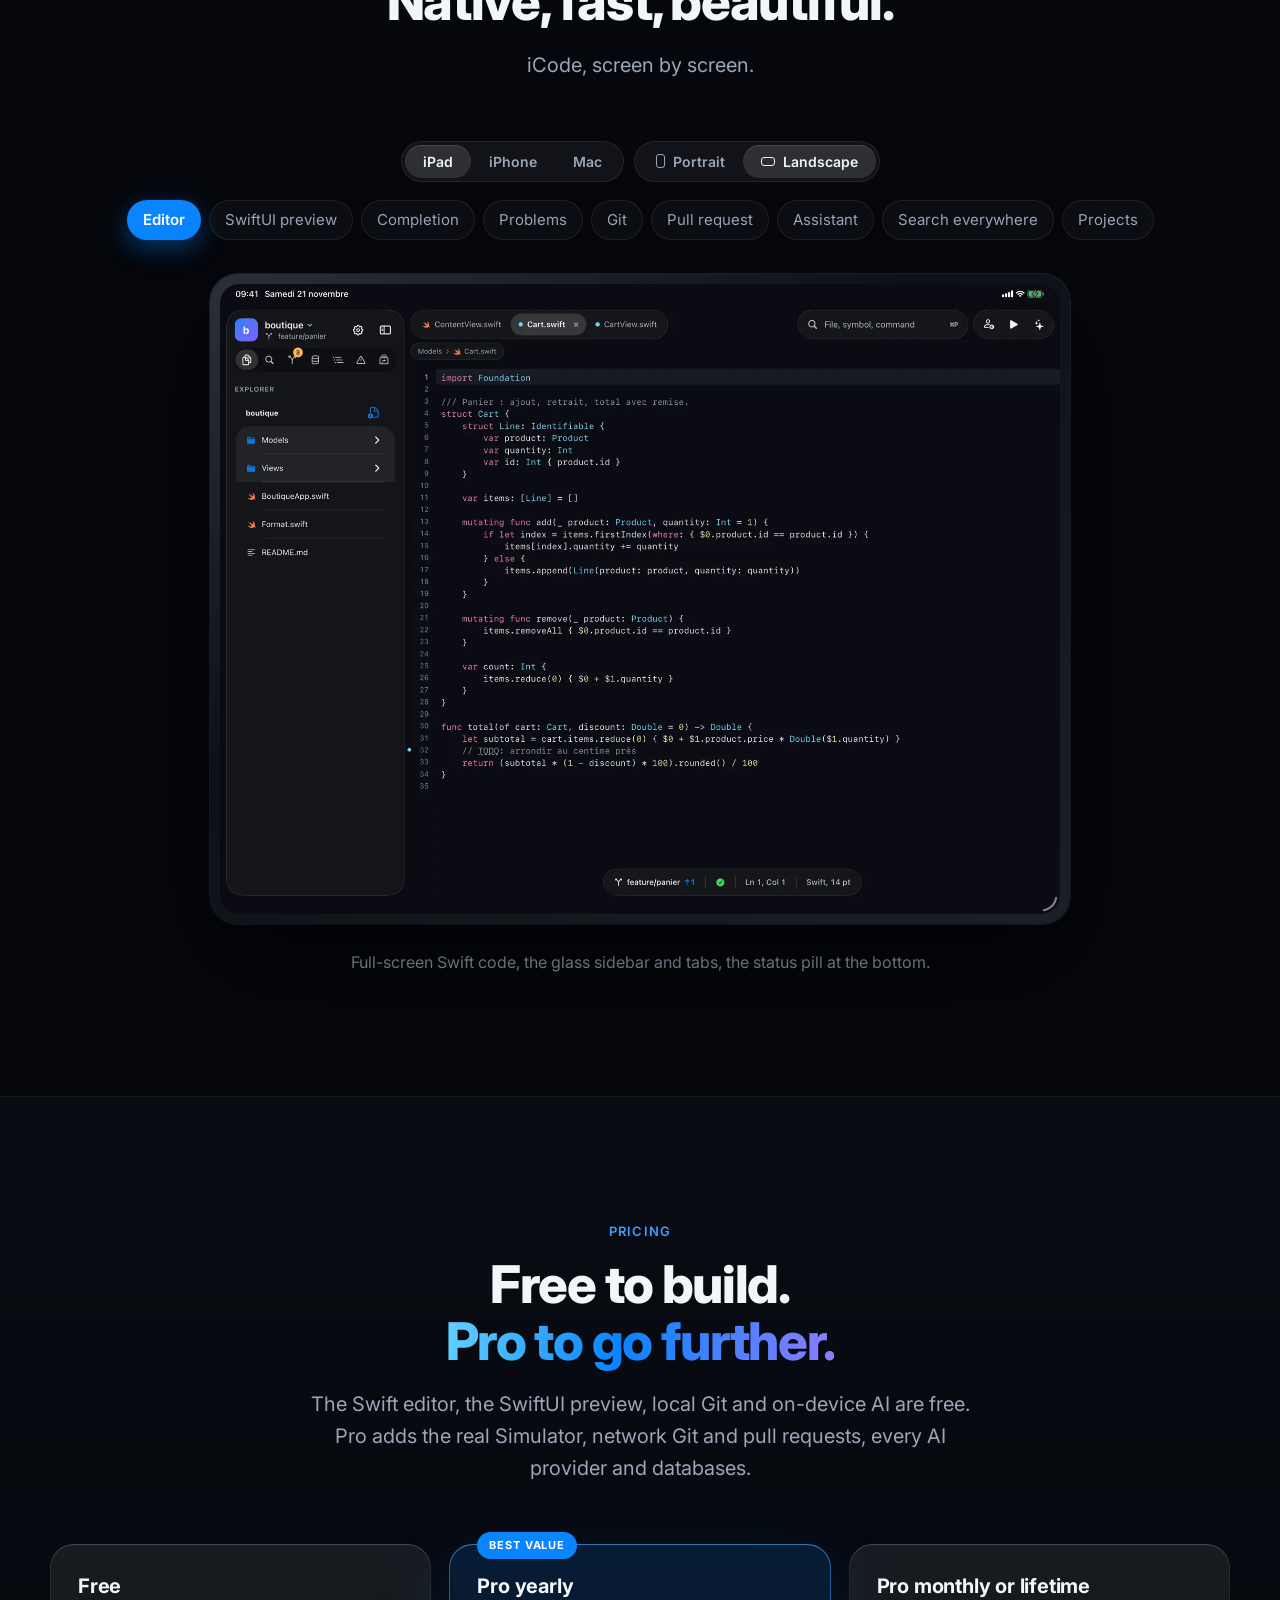
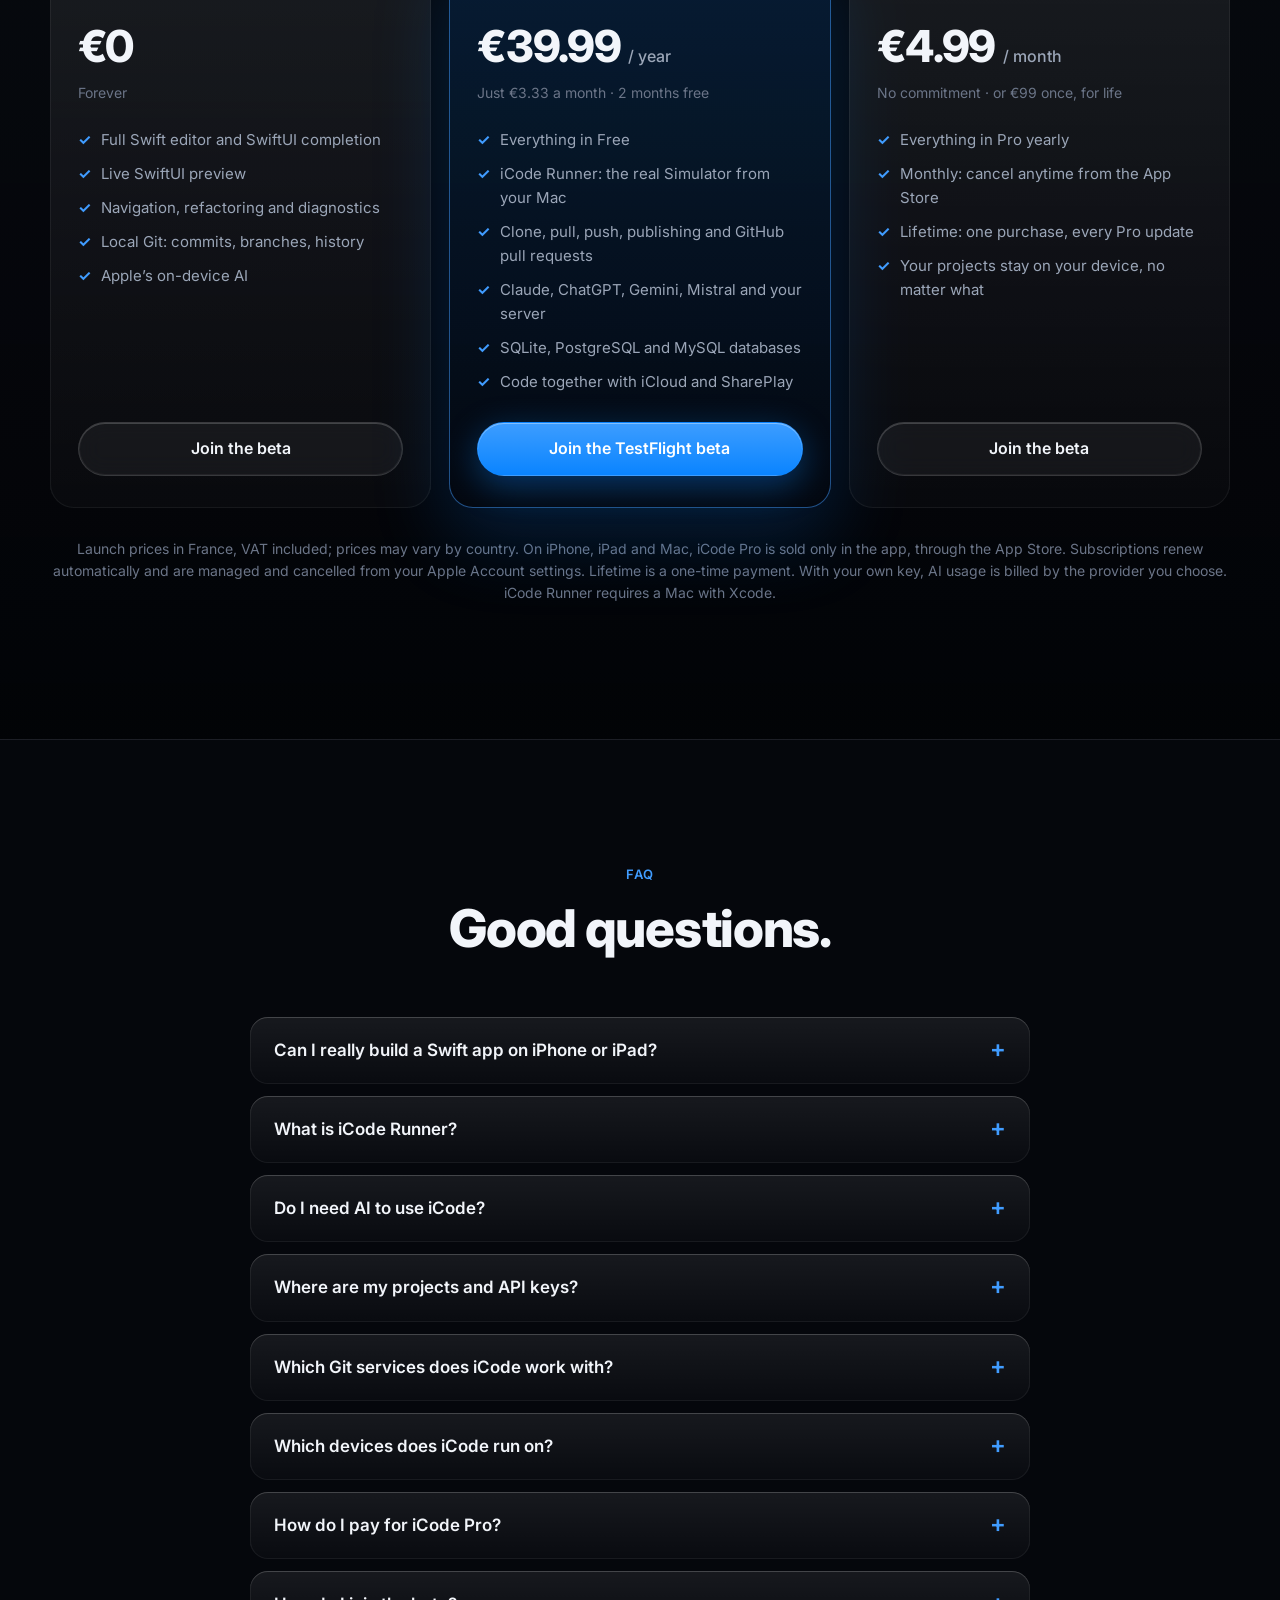
==== commit 2eac43f5: "iCode pour Mac sur le site : fenêtre Mac, atouts bureau, Mac dans la galerie, Mac App Store bientôt " ====
--- a/index.html
+++ b/index.html
@@ -4,13 +4,13 @@
   <meta charset="utf-8">
   <meta name="viewport" content="width=device-width, initial-scale=1">
   <title>iCode — Crée tes apps. Partout.</title>
-  <meta name="description" content="iCode est un vrai environnement de développement Swift pour iPhone et iPad : écris ton app en SwiftUI, vois-la en direct, lance-la dans le vrai simulateur avec iCode Runner et versionne-la avec Git. L’IA est en option.">
+  <meta name="description" content="iCode est un vrai environnement de développement Swift pour iPhone, iPad et Mac : écris ton app en SwiftUI, vois-la en direct, lance-la dans le vrai simulateur avec iCode Runner et versionne-la avec Git. L’IA est en option.">
   <meta name="theme-color" content="#05070C">
   <link rel="icon" type="image/png" href="assets/favicon.png">
   <link rel="apple-touch-icon" href="assets/icone.png">
   <meta property="og:type" content="website">
   <meta property="og:title" content="iCode — Crée tes apps. Partout.">
-  <meta property="og:description" content="Swift et SwiftUI, aperçu en direct, vrai simulateur et Git, sur iPhone et iPad. L’IA si tu veux.">
+  <meta property="og:description" content="Swift et SwiftUI, aperçu en direct, vrai simulateur et Git, sur iPhone, iPad et Mac. L’IA si tu veux.">
   <meta property="og:image" content="https://kmcapitalgroup.github.io/icode-site/assets/partage.jpg?v=2">
   <meta property="og:locale" content="fr_FR">
   <meta name="twitter:card" content="summary_large_image">
@@ -41,6 +41,7 @@
       <a href="#ia">IA</a>
       <a href="#ios">iOS 26</a>
       <a href="#tarifs">Tarifs</a>
+      <a href="#mac">Mac</a>
       <a href="#faq">FAQ</a>
     </nav>
     <a class="lang" onclick="try{localStorage.setItem('icode-lang','en')}catch(e){}" href="en/" hreflang="en" lang="en" title="English"><svg viewBox="0 0 24 24" aria-hidden="true"><circle cx="12" cy="12" r="9"/><path d="M3 12h18M12 3c2.5 2.7 3.8 5.7 3.8 9s-1.3 6.3-3.8 9c-2.5-2.7-3.8-5.7-3.8-9s1.3-6.3 3.8-9z"/></svg>EN</a>
@@ -56,7 +57,7 @@
       <img class="hero-icon" src="assets/icone.png" alt="Icône d’iCode" width="112" height="112">
       <div><span class="pill"><b>NOUVEAU</b>Connexion GitHub et publication de ton projet en un tap</span></div>
       <h1>Crée tes apps.<br><span class="gradient-text">Partout.</span></h1>
-      <p class="lead">Le vrai environnement de développement Swift pour iPhone et iPad. Écris ton app en SwiftUI, regarde-la prendre vie à côté du code, lance-la dans le vrai simulateur et versionne-la avec Git. L’IA est en option : celle de ton appareil, gratuite, ou celle de ton choix.</p>
+      <p class="lead">Le vrai environnement de développement Swift pour iPhone, iPad et Mac. Écris ton app en SwiftUI, regarde-la prendre vie à côté du code, lance-la dans le vrai simulateur et versionne-la avec Git. L’IA est en option : celle de ton appareil, gratuite, ou celle de ton choix.</p>
       <div class="hero-cta">
         <a class="btn btn-primary" href="#tarifs">
           <svg viewBox="0 0 24 24" fill="currentColor" aria-hidden="true"><path d="M16.37 12.68c-.02-2.3 1.88-3.4 1.96-3.46-1.07-1.56-2.73-1.78-3.32-1.8-1.41-.14-2.76.83-3.48.83-.72 0-1.82-.81-3-.79-1.54.02-2.97.9-3.76 2.28-1.6 2.78-.41 6.9 1.15 9.16.76 1.1 1.67 2.34 2.86 2.3 1.15-.05 1.58-.74 2.97-.74 1.38 0 1.77.74 2.98.72 1.23-.02 2.01-1.12 2.76-2.23.87-1.28 1.23-2.52 1.25-2.58-.03-.01-2.4-.92-2.42-3.65zM14.1 5.9c.63-.77 1.06-1.83.94-2.9-.91.04-2.02.61-2.67 1.37-.58.68-1.1 1.77-.96 2.81 1.02.08 2.06-.52 2.69-1.28z"/></svg>
@@ -92,7 +93,7 @@
       <div class="section-head center reveal">
         <span class="eyebrow">Un vrai IDE Swift</span>
         <h2>Rapide. Natif.<br><span class="gradient-text">Il t’aide à coder.</span></h2>
-        <p class="lead">Tout ce que tu attends d’Xcode, de JetBrains ou de VS Code pour écrire une app Swift, réécrit pour iPhone et iPad, sans web view entre toi et ton code.</p>
+        <p class="lead">Tout ce que tu attends d’Xcode, de JetBrains ou de VS Code pour écrire une app Swift, réécrit pour iPhone, iPad et Mac, sans web view entre toi et ton code.</p>
       </div>
       <div class="grid-3">
         <article class="card reveal">
@@ -155,7 +156,7 @@
             <li>Choisis l’iPhone ou l’iPad à simuler, comme dans Xcode</li>
             <li>Erreurs de build et journaux renvoyés dans iCode, sur la bonne ligne</li>
             <li>Appairage par code à 6 chiffres, chiffré, sur ton réseau local</li>
-            <li>Nouveau : le terminal de ton Mac depuis l’iPad ou l’iPhone (zsh, swift build, swift test, Homebrew), dans le dossier du projet</li>
+            <li>Bientôt : le terminal de ton Mac, ouvert depuis iCode</li>
           </ul>
           <p class="feature-link"><a href="runner/">Télécharger iCode Runner pour Mac →</a></p>
         </div>
@@ -371,11 +372,29 @@
       <div class="section-head center reveal">
         <span class="eyebrow">Une interface, toutes les tailles</span>
         <h2>Du pouce au grand écran.</h2>
-        <p class="lead">Une seule interface qui s’adapte : des onglets au pouce sur iPhone, la barre latérale et l’aperçu côte à côte sur iPad, et une vraie mise en page de bureau sur Mac, bientôt à télécharger.</p>
+        <p class="lead">Une seule interface qui s’adapte : des onglets au pouce sur iPhone, la barre latérale et l’aperçu côte à côte sur iPad, et une vraie app de bureau sur Mac, bientôt sur le Mac App Store.</p>
       </div>
       <div class="sizes two">
         <figure class="reveal"><div class="phone"><img src="assets/captures/fr/iphone-projets.webp" width="780" height="1695" loading="lazy" alt="Les projets d’iCode sur iPhone : le projet boutique, sa mémoire, ses tâches et ses derniers commits"></div><figcaption>iPhone</figcaption></figure>
         <figure class="reveal"><div class="tablet"><img src="assets/captures/fr/ipad-projets-nouveau.webp" width="1100" height="1467" loading="lazy" alt="Nouveau projet sur iPad : modèles App SwiftUI, App avec liste, Package Swift et Vide"></div><figcaption>iPad</figcaption></figure>
+      </div>
+      <figure class="mac reveal" id="mac"><div class="macwin"><img src="assets/captures/fr/mac-editeur.webp" width="1600" height="1000" loading="lazy" alt="iCode sur Mac : l’explorateur, le code SwiftUI de la boutique et son aperçu en direct, côte à côte"></div><figcaption>Mac · bientôt sur le Mac App Store</figcaption></figure>
+      <div class="grid-3 mac-grid">
+        <article class="card reveal">
+          <div class="icon"><svg viewBox="0 0 24 24" fill="none" stroke="currentColor" stroke-width="2" stroke-linecap="round" stroke-linejoin="round" aria-hidden="true"><rect x="3" y="4" width="18" height="14" rx="2"/><path d="M8 21h8M12 18v3M9 4v14"/></svg></div>
+          <h3>Une vraie app de bureau</h3>
+          <p>Explorateur, onglets, panneau du bas et aperçu SwiftUI côte à côte, dans une grande fenêtre Mac, comme dans Xcode ou VS Code.</p>
+        </article>
+        <article class="card reveal">
+          <div class="icon violet"><svg viewBox="0 0 24 24" fill="none" stroke="currentColor" stroke-width="2" stroke-linecap="round" stroke-linejoin="round" aria-hidden="true"><path d="M18 3a3 3 0 0 0-3 3v12a3 3 0 1 0 3-3H6a3 3 0 1 0 3 3V6a3 3 0 1 0-3 3h12a3 3 0 0 0 0-6z"/></svg></div>
+          <h3>Menus et raccourcis du Mac</h3>
+          <p>Toutes les commandes dans la barre de menus, les raccourcis que tes doigts connaissent déjà, et le survol des symboles à la souris.</p>
+        </article>
+        <article class="card reveal">
+          <div class="icon green"><svg viewBox="0 0 24 24" fill="none" stroke="currentColor" stroke-width="2" stroke-linecap="round" stroke-linejoin="round" aria-hidden="true"><path d="M17.5 19a4.5 4.5 0 1 0-1.4-8.8A6 6 0 1 0 6 17"/><path d="m9 15 3 3 3-3M12 11v7"/></svg></div>
+          <h3>Le même iCode partout</h3>
+          <p>Commence sur l’iPad, termine sur le Mac : mêmes projets, même Git, même assistant. Pro s’achète dans l’app, via l’App Store, comme sur iPhone.</p>
+        </article>
       </div>
     </div>
   </section>
@@ -393,6 +412,7 @@
           <div class="seg" role="group" aria-label="Appareil">
             <button type="button" data-device="ipad" aria-pressed="true">iPad</button>
             <button type="button" data-device="iphone" aria-pressed="false">iPhone</button>
+            <button type="button" data-device="mac" aria-pressed="false">Mac</button>
           </div>
           <div class="seg seg-ori" role="group" aria-label="Orientation">
             <button type="button" data-ori="port" aria-pressed="false"><i class="ori-ico port" aria-hidden="true"></i>Portrait</button>
@@ -458,7 +478,7 @@
           <a class="btn btn-ghost" href="support/">Rejoindre la bêta</a>
         </div>
       </div>
-      <p class="pricing-foot">Prix de lancement TTC en France. Sur iPhone et iPad, iCode Pro s’achète uniquement dans l’app, via l’App Store. Abonnement renouvelé automatiquement, géré et résiliable depuis les réglages de ton compte Apple. L’achat à vie est un paiement unique. Avec ta propre clé, l’usage de l’IA est facturé par le fournisseur que tu choisis. iCode Runner demande un Mac avec Xcode.</p>
+      <p class="pricing-foot">Prix de lancement TTC en France. Sur iPhone, iPad et Mac, iCode Pro s’achète uniquement dans l’app, via l’App Store. Abonnement renouvelé automatiquement, géré et résiliable depuis les réglages de ton compte Apple. L’achat à vie est un paiement unique. Avec ta propre clé, l’usage de l’IA est facturé par le fournisseur que tu choisis. iCode Runner demande un Mac avec Xcode.</p>
     </div>
   </section>
 
@@ -492,11 +512,11 @@
         </details>
         <details class="reveal">
           <summary>Sur quels appareils iCode fonctionne-t-il ?</summary>
-          <p>iPhone et iPad sous iOS 17 ou ultérieur. Liquid Glass, les Live Activities et la Dynamic Island profitent d’iOS 26, et l’IA d’Apple demande un appareil compatible Apple Intelligence. Une version Mac arrive bientôt.</p>
+          <p>iPhone et iPad sous iOS 17 ou ultérieur. Liquid Glass, les Live Activities et la Dynamic Island profitent d’iOS 26, et l’IA d’Apple demande un appareil compatible Apple Intelligence. Sur Mac, iCode arrive bientôt sur le Mac App Store, pour macOS 14 ou ultérieur.</p>
         </details>
         <details class="reveal">
           <summary>Comment payer iCode Pro ?</summary>
-          <p>Sur iPhone et iPad, Pro s’achète dans l’app, via l’App Store : 4,99 € par mois, 39,99 € par an ou 99 € une fois, à vie. L’abonnement se gère et se résilie depuis les réglages de ton compte Apple, et un achat se restaure sur tes autres appareils avec le même compte.</p>
+          <p>Sur iPhone, iPad et Mac, Pro s’achète dans l’app, via l’App Store : 4,99 € par mois, 39,99 € par an ou 99 € une fois, à vie. L’abonnement se gère et se résilie depuis les réglages de ton compte Apple, et un achat se restaure sur tes autres appareils avec le même compte.</p>
         </details>
         <details class="reveal">
           <summary>Comment rejoindre la bêta ?</summary>
@@ -512,7 +532,7 @@
       <div class="cta-final reveal">
         <img src="assets/icone.png" alt="" width="92" height="92">
         <h2>Ta prochaine app<br>part de ta poche.</h2>
-        <p class="lead">Un vrai IDE Swift, l’aperçu en direct, le simulateur et Git, sur iPhone et iPad.</p>
+        <p class="lead">Un vrai IDE Swift, l’aperçu en direct, le simulateur et Git, sur iPhone, iPad et Mac.</p>
         <a class="btn btn-primary" href="support/">Rejoindre la bêta TestFlight</a>
       </div>
     </div>
@@ -546,6 +566,15 @@
       ['assistant', 'Assistant', 'Décris un changement : l’agent modifie tes fichiers et tu vois le résultat dans l’aperçu.'],
       ['palette', 'Rechercher partout', 'Fichiers, symboles et commandes, au bout de ⌘P.'],
       ['projets-nouveau', 'Projets', 'Tes projets, leur mémoire, et un nouveau projet à partir d’un modèle SwiftUI.']
+    ],
+    mac: [
+      ['editeur', 'Éditeur', 'Le code SwiftUI et son aperçu en direct, côte à côte, dans une grande fenêtre.'],
+      ['autocompletion', 'Complétion', 'La complétion SwiftUI au clavier, avec le type de chaque proposition.'],
+      ['problemes', 'Problèmes', 'Erreurs, avertissements et TODO du projet dans la barre latérale.'],
+      ['git', 'Git', 'Les fichiers à cocher et le message de commit, à côté du code.'],
+      ['historique', 'Historique', 'L’historique des commits de la branche, auteur et date.'],
+      ['assistant', 'Assistant', 'L’agent ajoute un onglet Favoris : fichiers créés et modifiés, que tu gardes ou annules.'],
+      ['projets', 'Projets', 'Tes projets, leur mémoire, leurs tâches et leurs derniers commits.']
     ],
     iphone: [
       ['editor', 'Éditeur', 'Le code Swift et la pastille d’état, au pouce.'],
--- a/assets/style.css
+++ b/assets/style.css
@@ -456,6 +456,15 @@
 .gallery-stage .frame.tablet.port { width: min(100%, 480px); }
 .gallery-stage .frame.phone.port { width: min(100%, 300px); }
 .gallery-stage .frame.phone.land { width: min(100%, 640px); border-radius: 40px; }
+/* Fenêtre Mac : barre de titre et boutons, sans cadre d'appareil */
+.gallery-stage .frame.mac-frame { width: min(100%, 980px); border-radius: 14px; padding: 30px 0 0; }
+.mac-frame, .macwin { background: radial-gradient(circle at 18px 15px, #FF5F57 5.5px, transparent 6px), radial-gradient(circle at 38px 15px, #FEBC2E 5.5px, transparent 6px), radial-gradient(circle at 58px 15px, #28C840 5.5px, transparent 6px), linear-gradient(#2a2d35, #23262d 30px, #0B0D12 30px); box-shadow: 0 50px 120px rgba(0,0,0,.7), 0 0 0 1px rgba(255,255,255,.14), 0 0 120px rgba(10,132,255,.15); }
+.gallery-stage .mac-frame .screen { border-radius: 0 0 13px 13px; }
+.seg-ori { transition: opacity .3s ease; }
+.seg-ori.is-off { opacity: .35; pointer-events: none; }
+.macwin { padding-top: 30px; }
+.macwin img { display: block; width: 100%; height: auto; }
+.mac-grid { margin-top: 56px; }
 .gallery-stage .frame.leaving { opacity: 0; transform: translateY(18px) scale(.94); filter: blur(6px); }
 .gallery-stage .frame.entering { opacity: 0; transform: translateY(-14px) scale(1.04); transition: none; }
 .gallery-stage .screen { position: relative; overflow: hidden; border-radius: inherit; transition: aspect-ratio .7s var(--ease); }
@@ -572,9 +581,3 @@
 }
 
 @media (max-width: 560px) { .db-body { grid-template-columns: 1fr; } .db-tables { flex-direction: row; flex-wrap: wrap; } .db-tables small { width: 100%; } }
-
-/* Offres Pro sur les pages /mac/ (colonne de texte plus étroite) */
-.doc .pricing .plan { padding: 28px 22px; }
-.doc .pricing .price { font-size: 34px; white-space: nowrap; }
-.doc .pricing .btn { margin-top: auto !important; justify-content: center; }
-.doc .pricing .price-note { margin-bottom: 22px; }
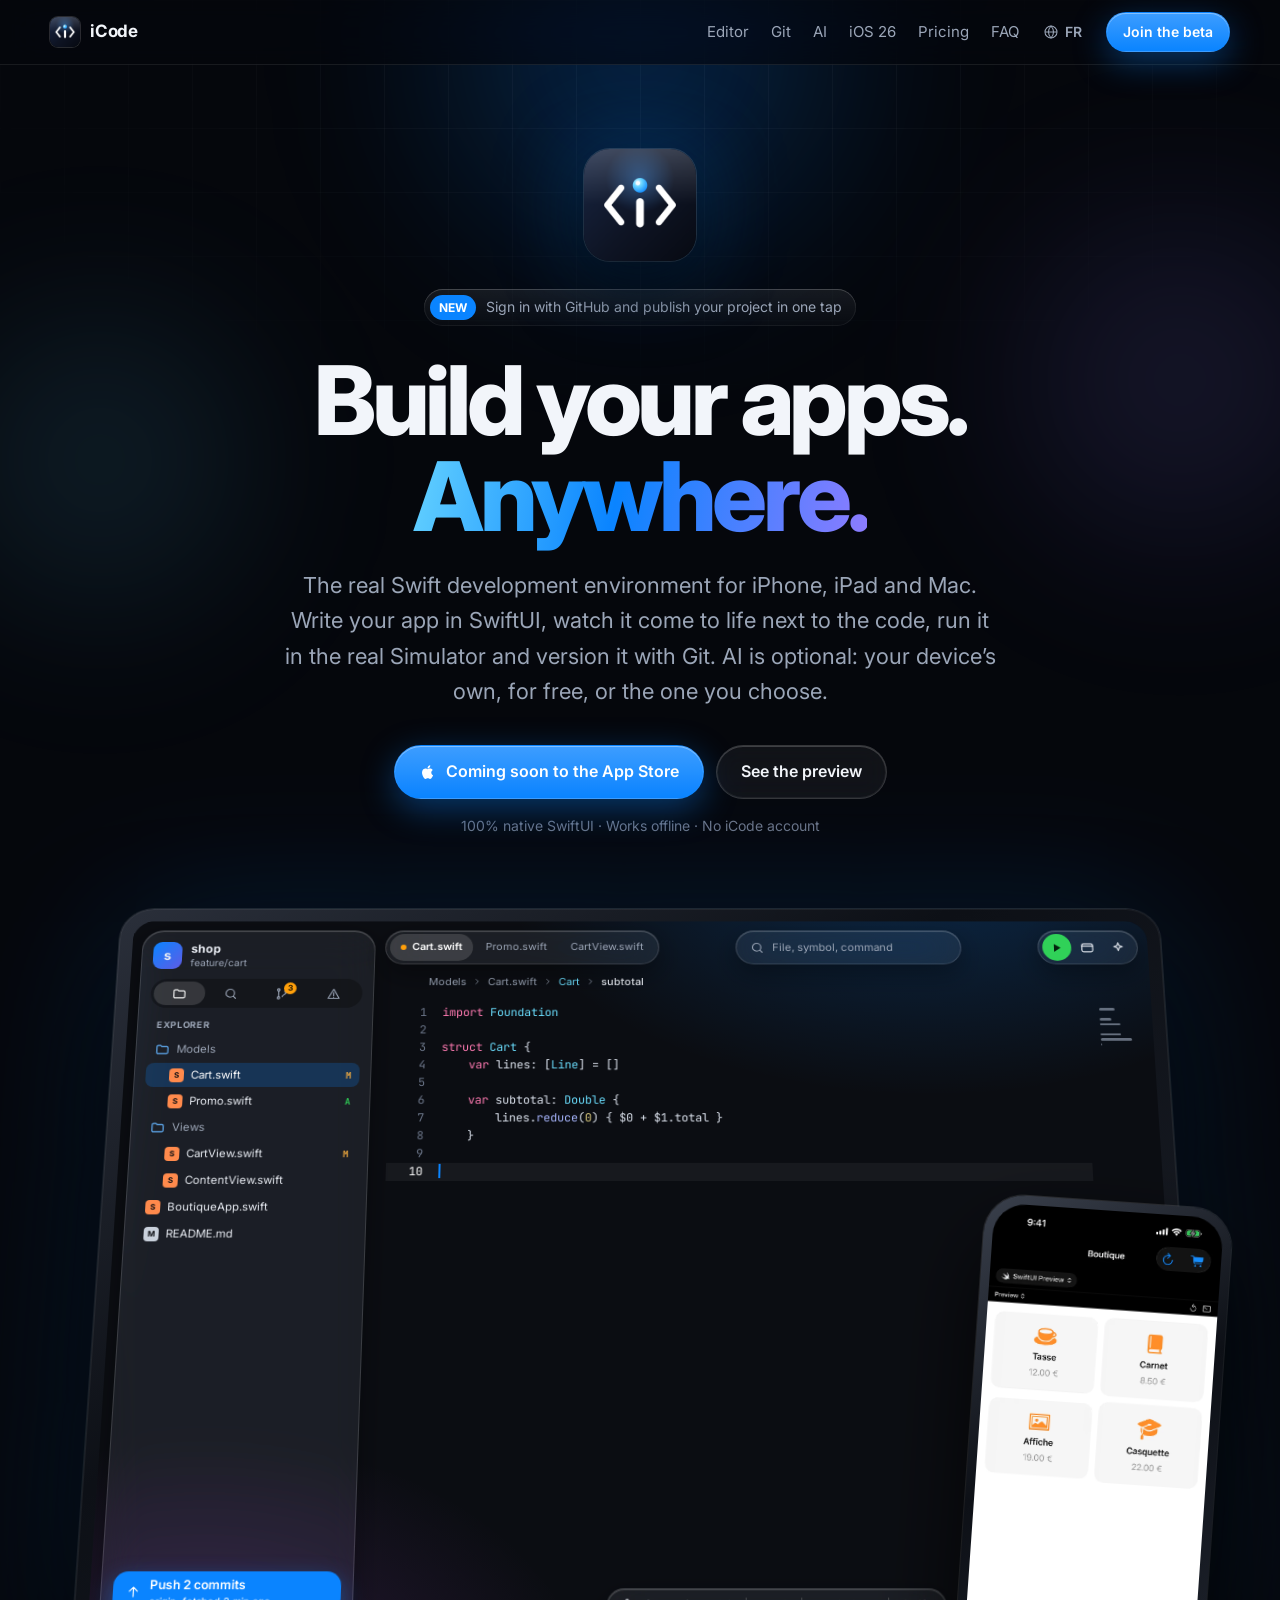
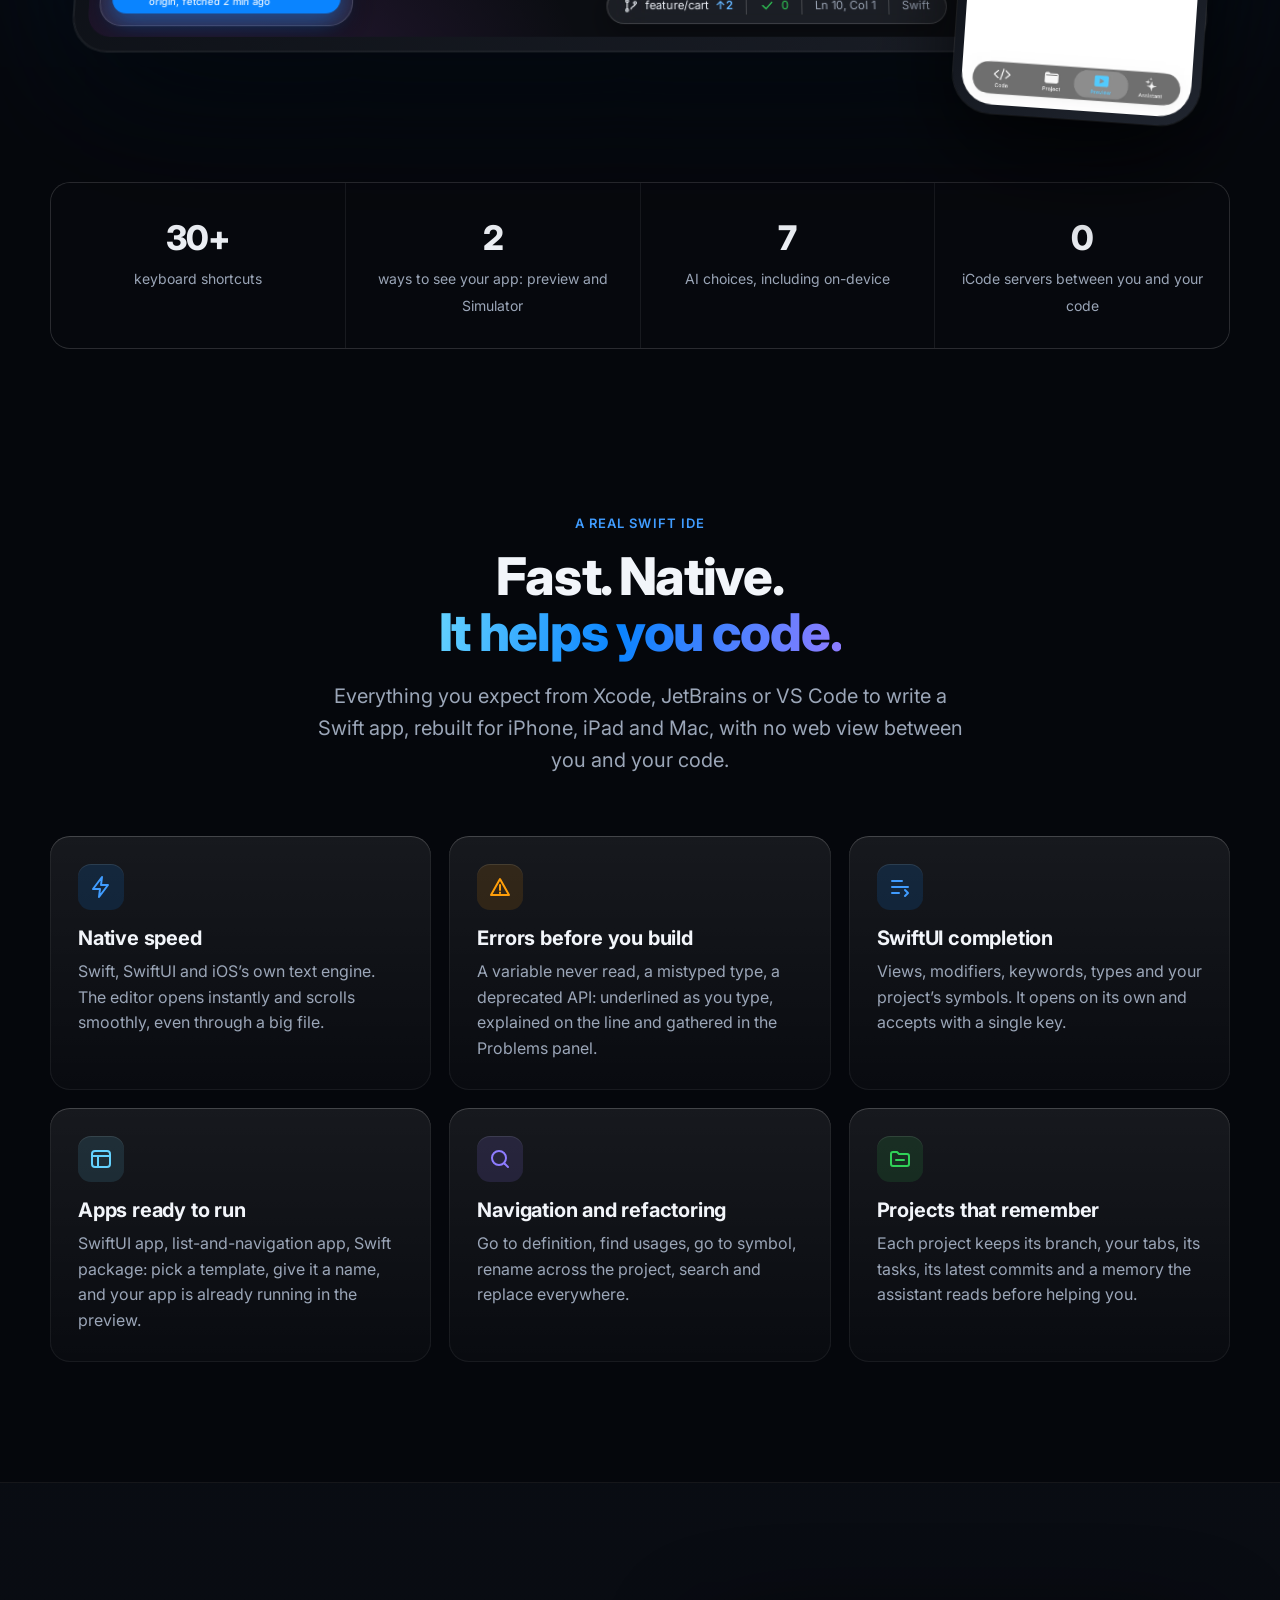
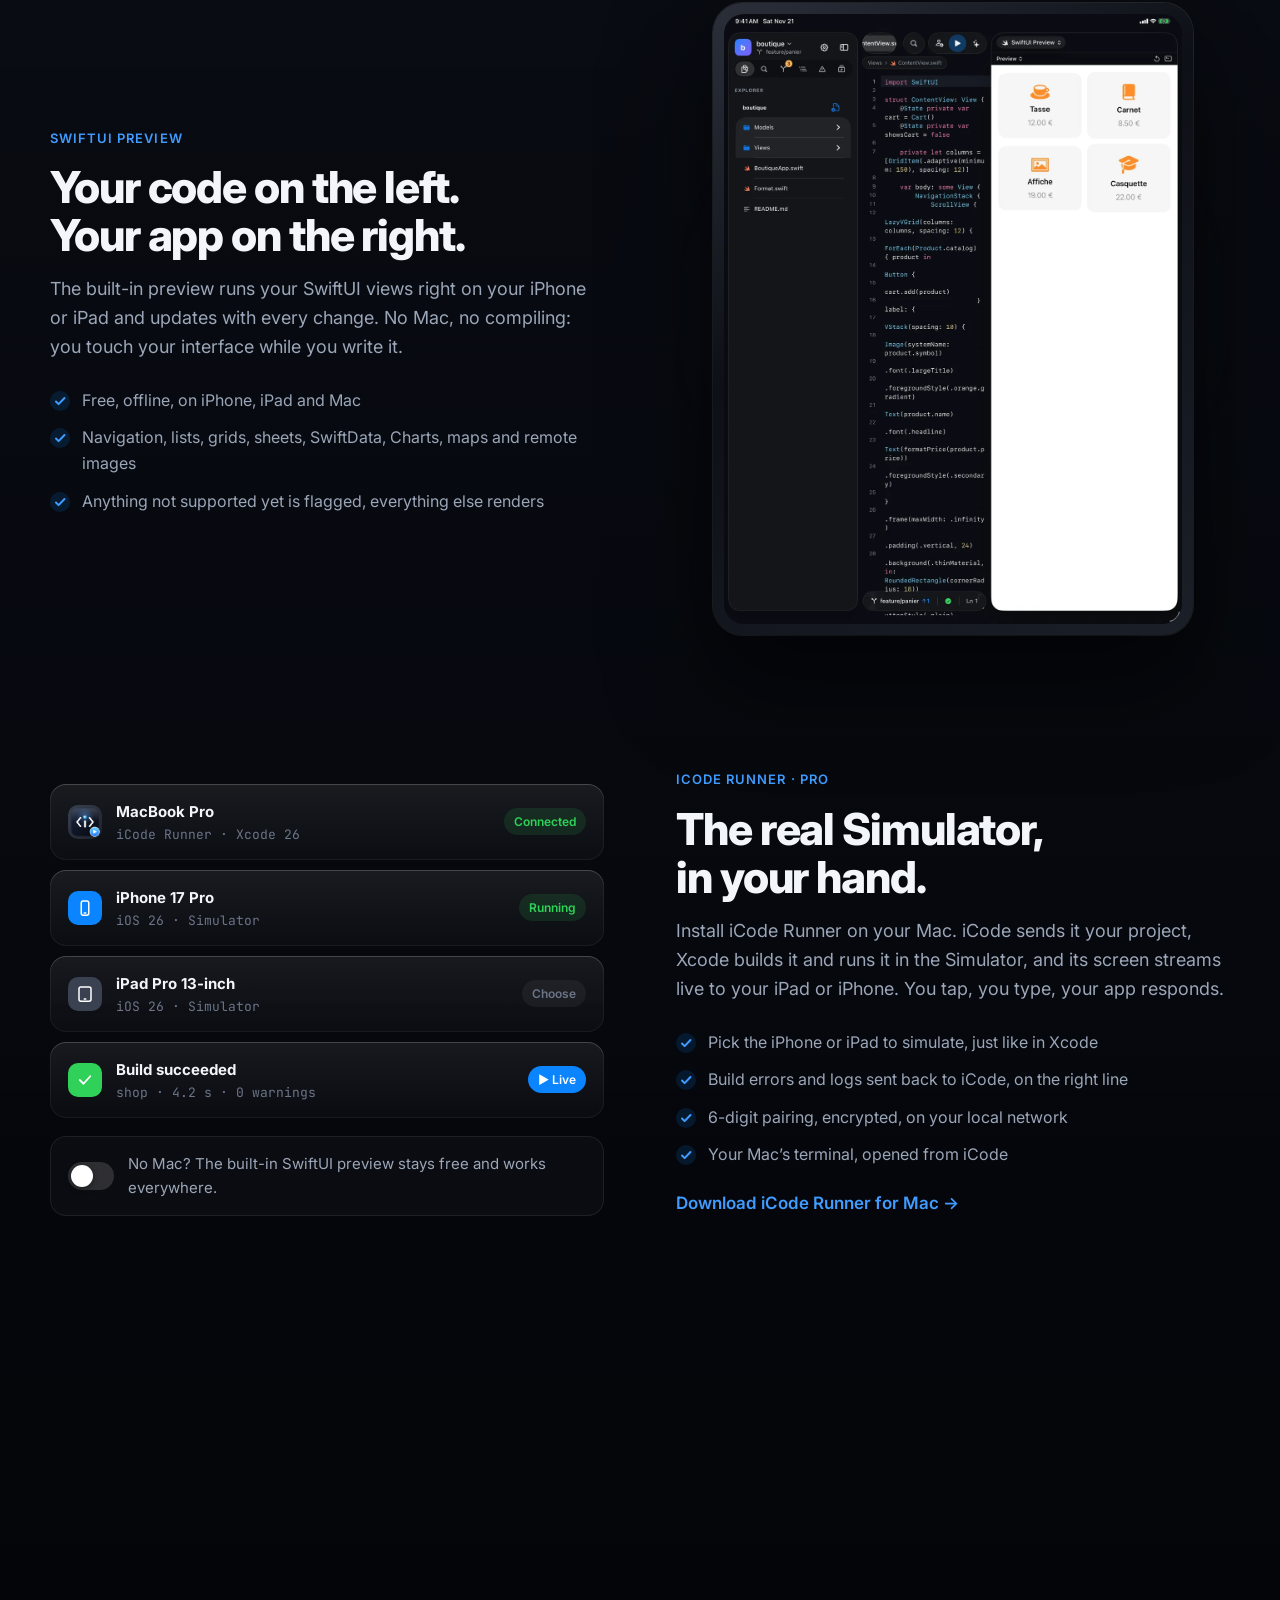
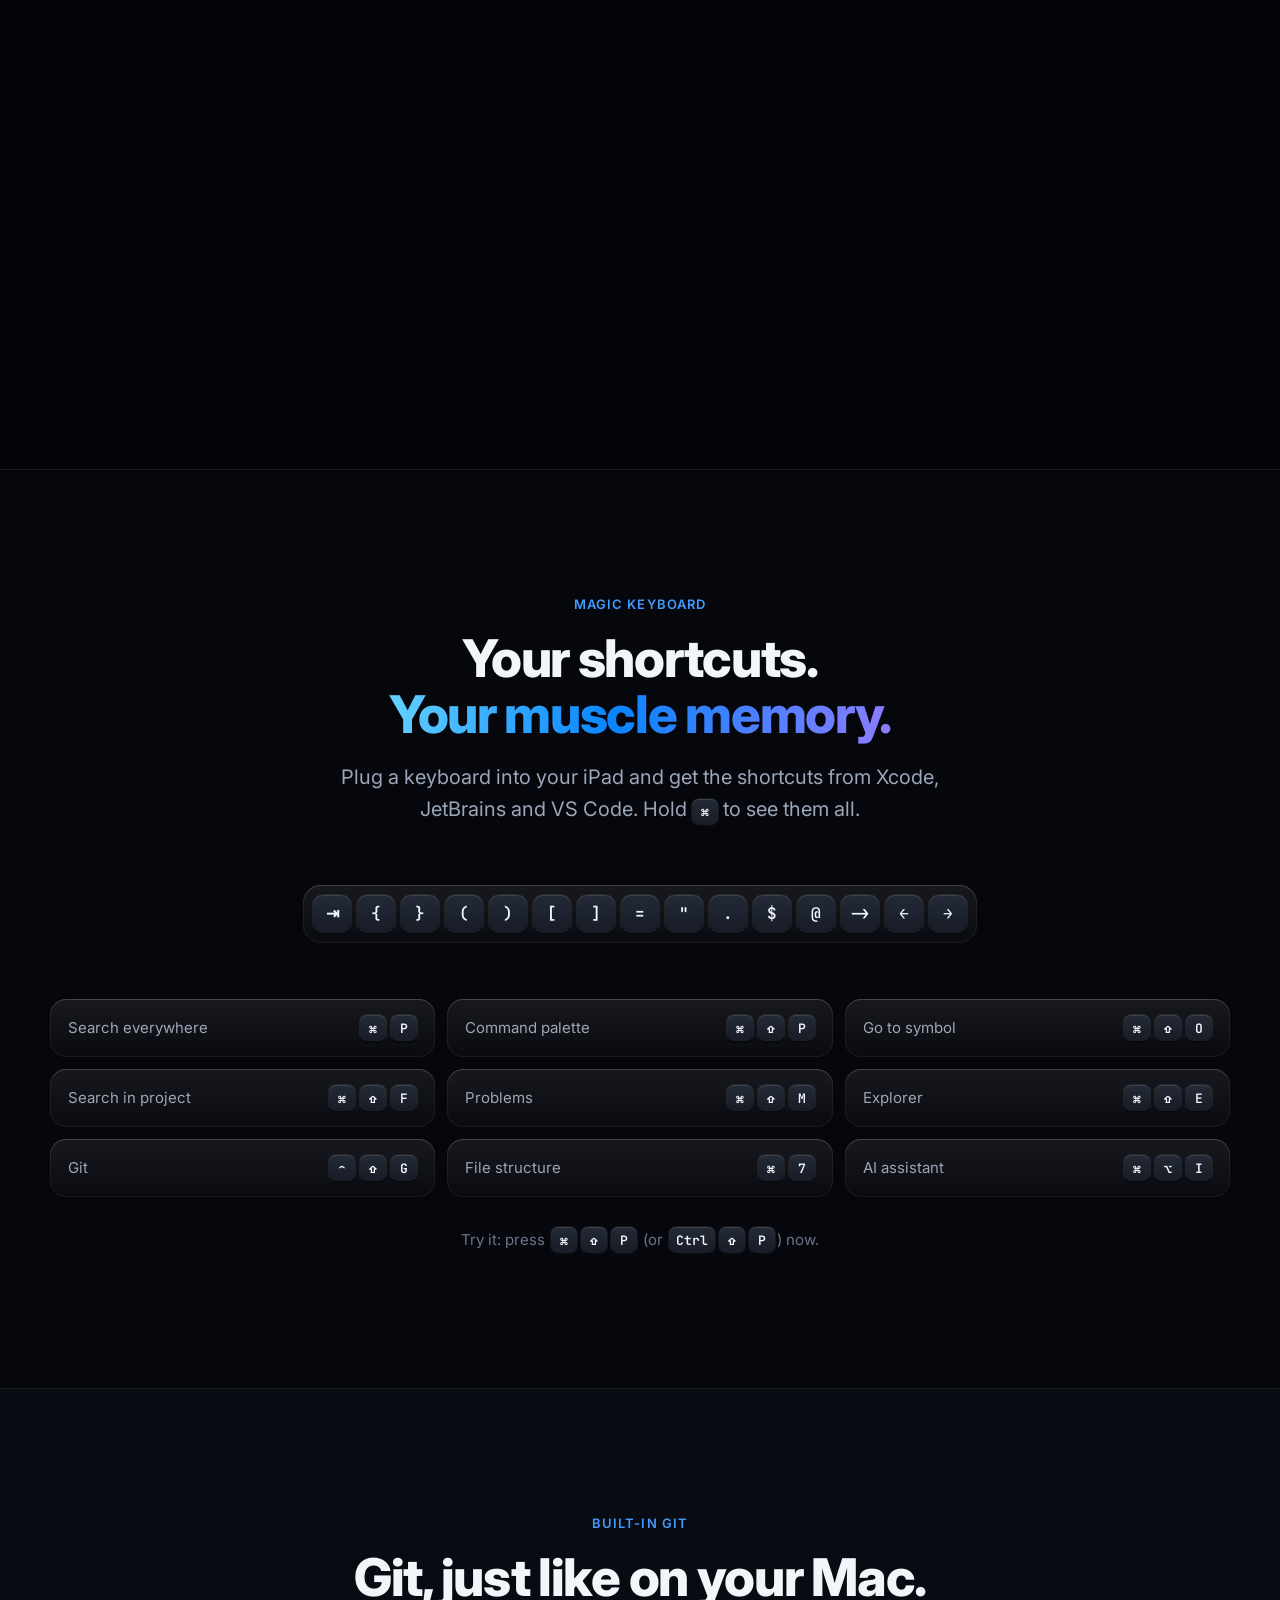
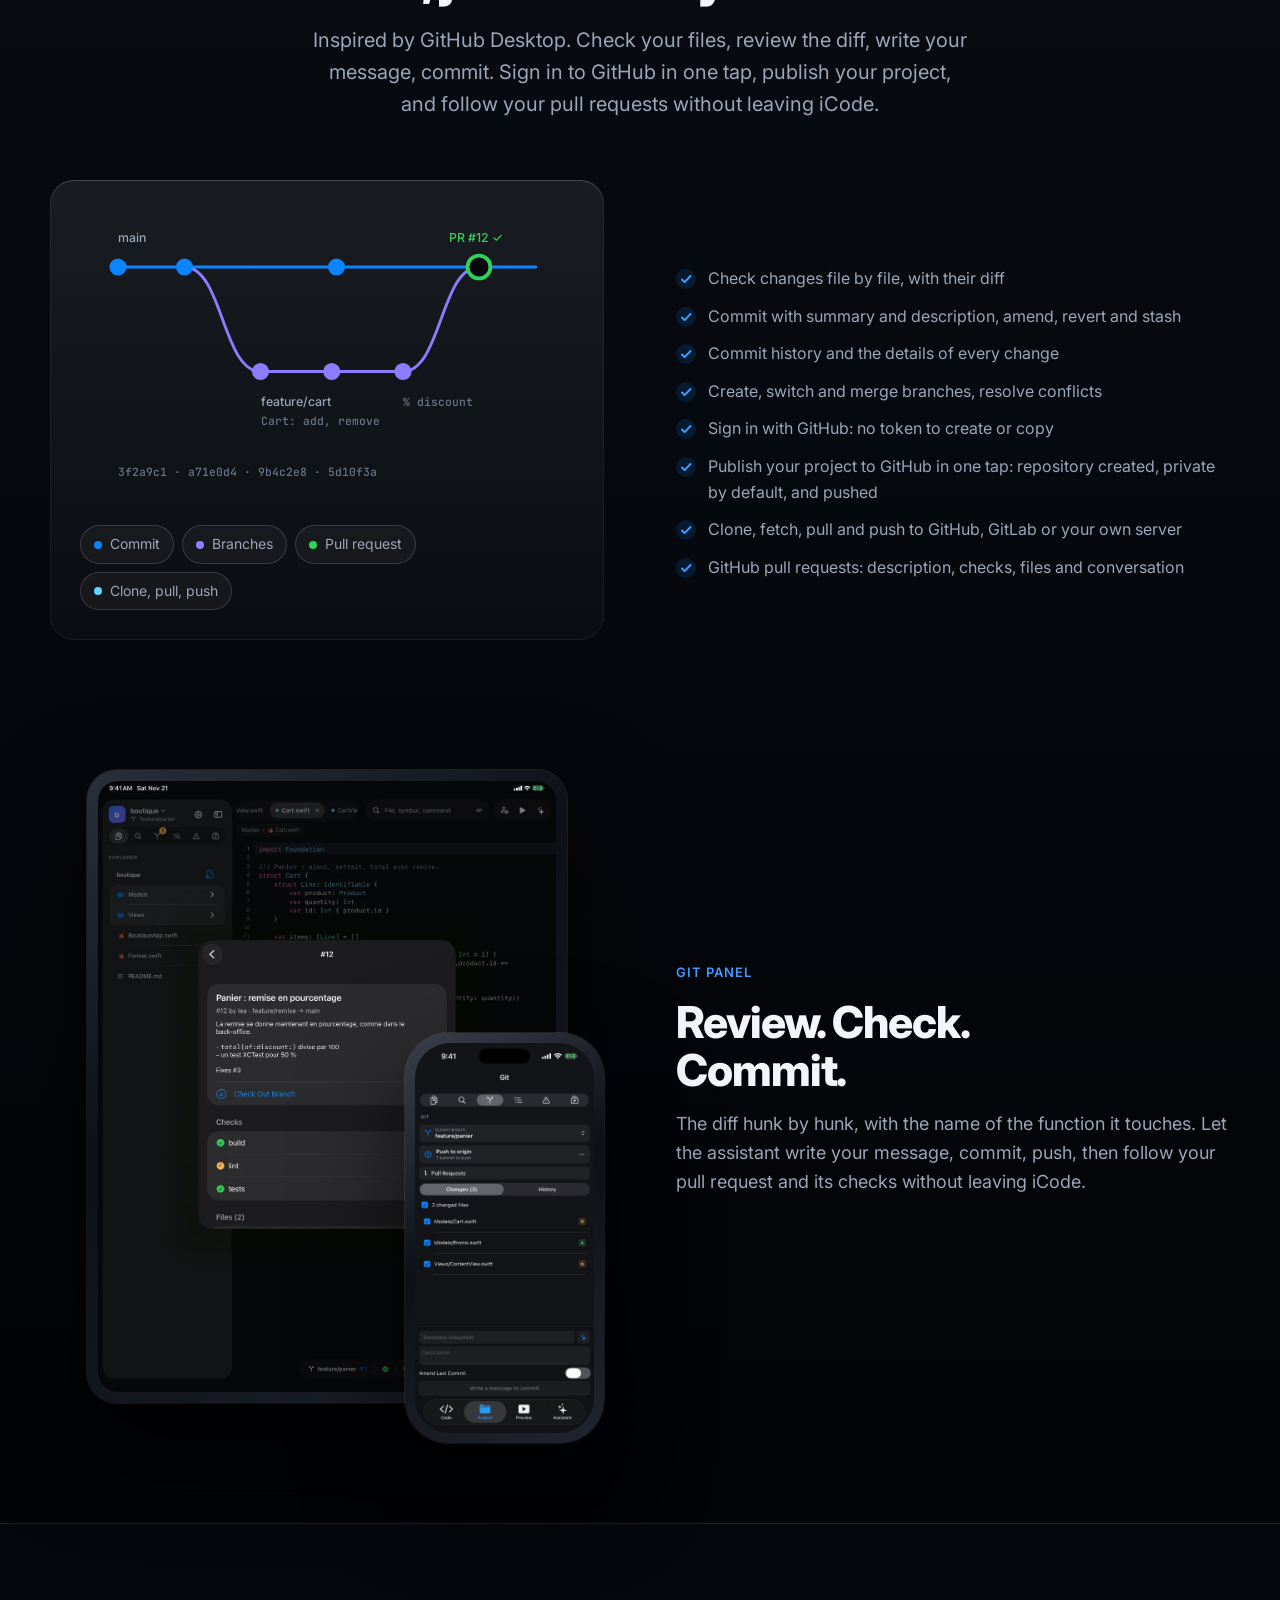
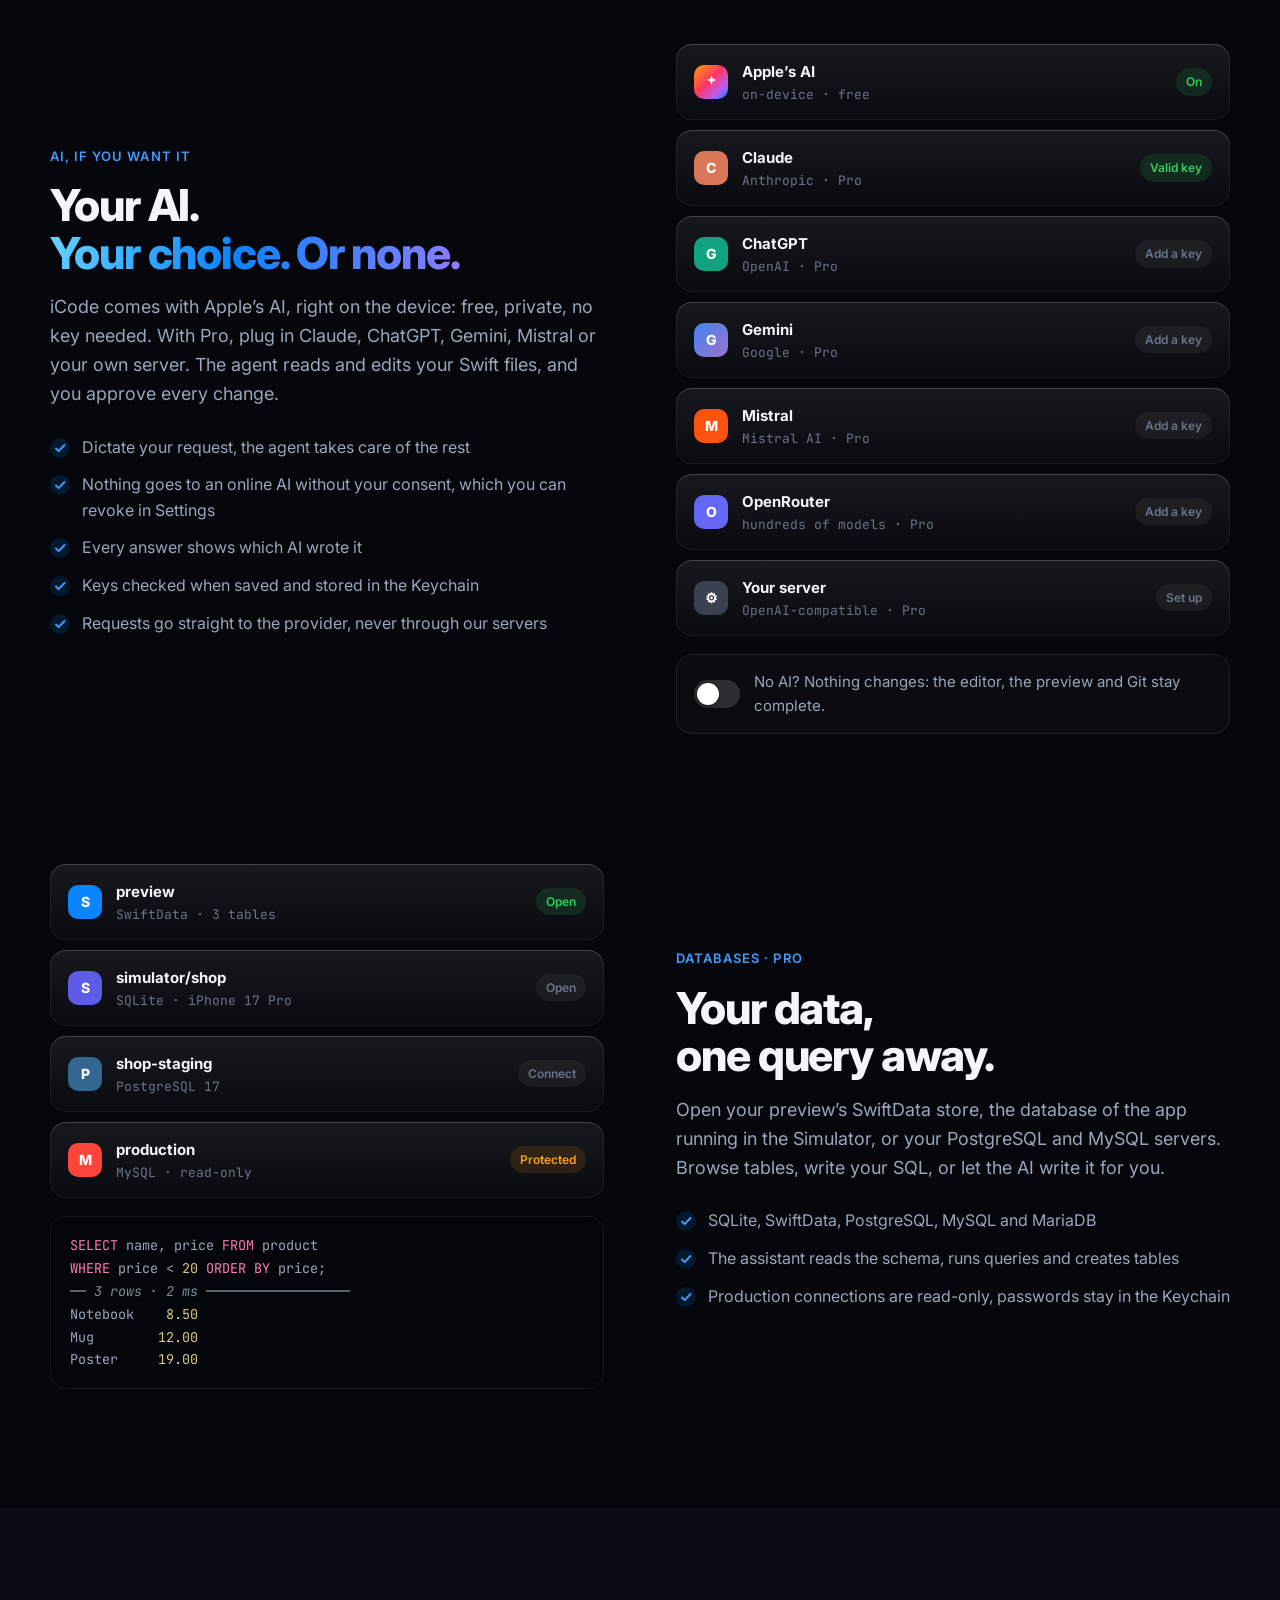
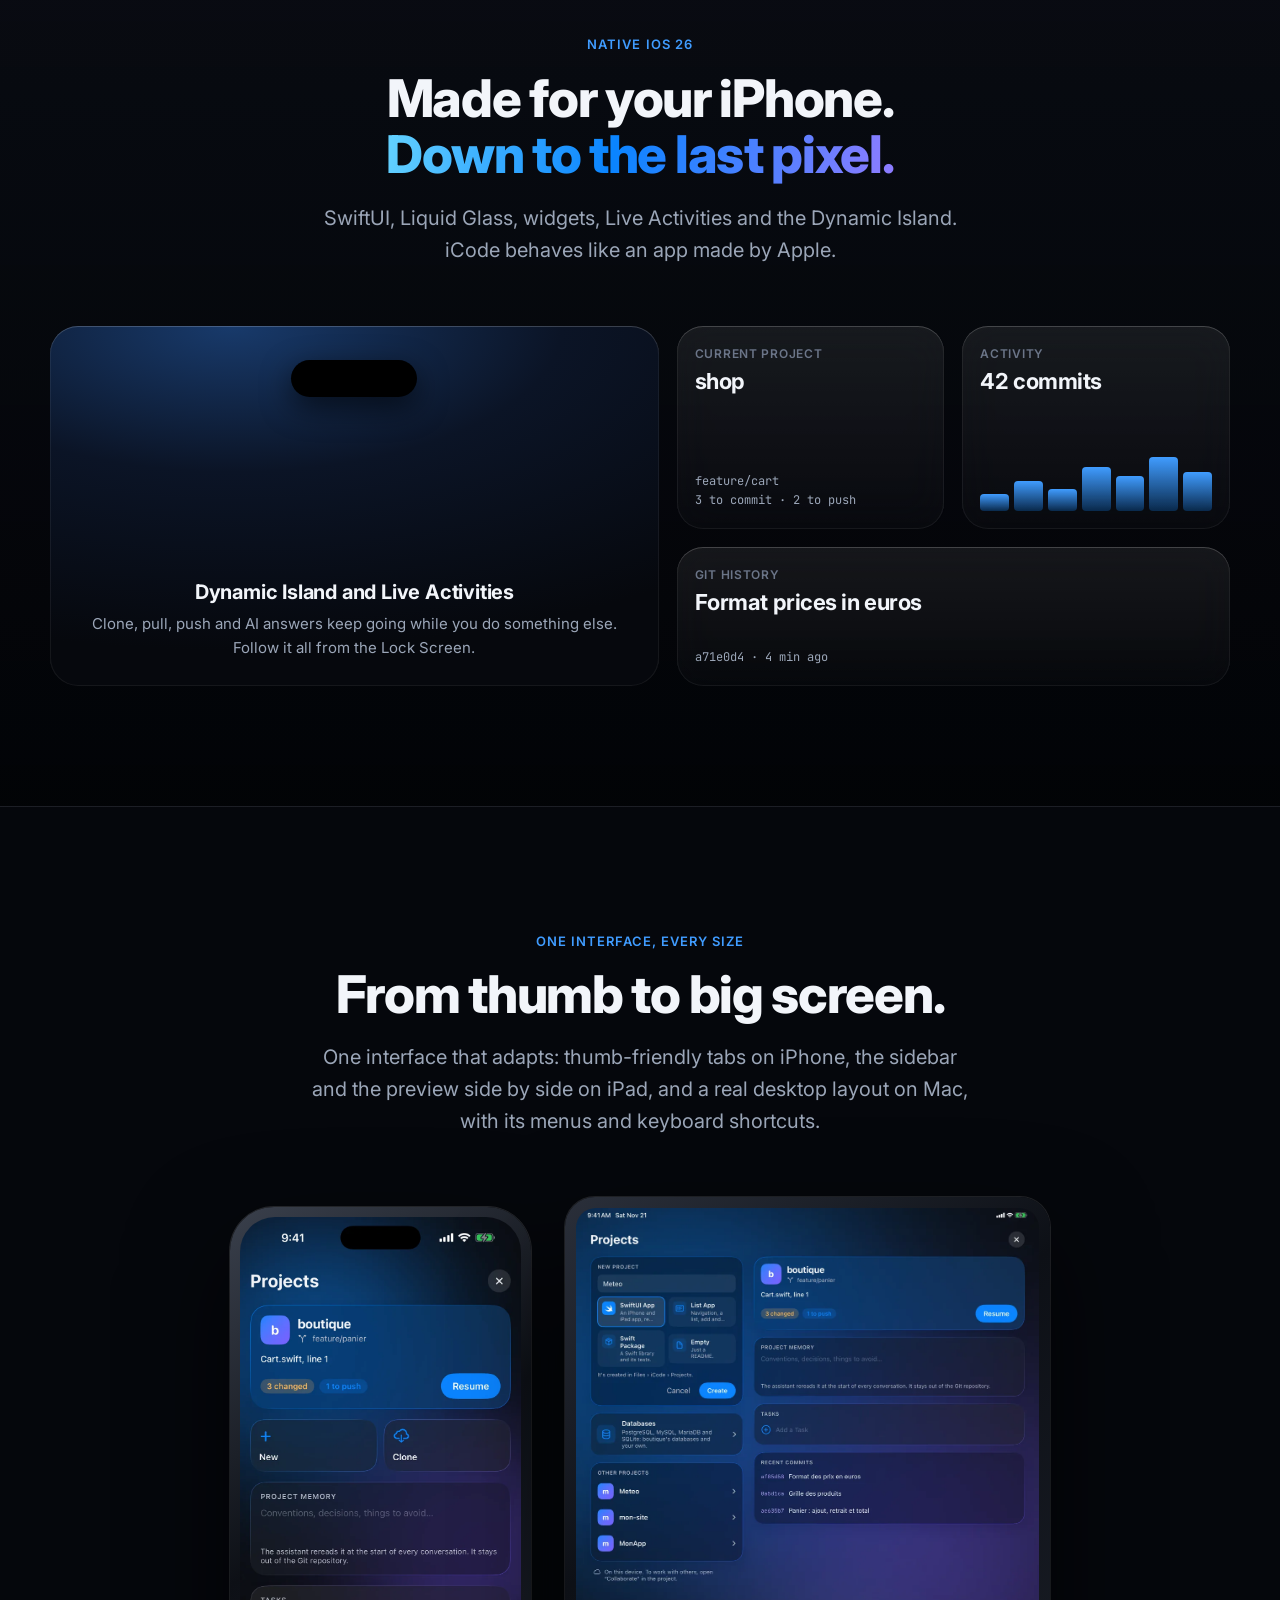
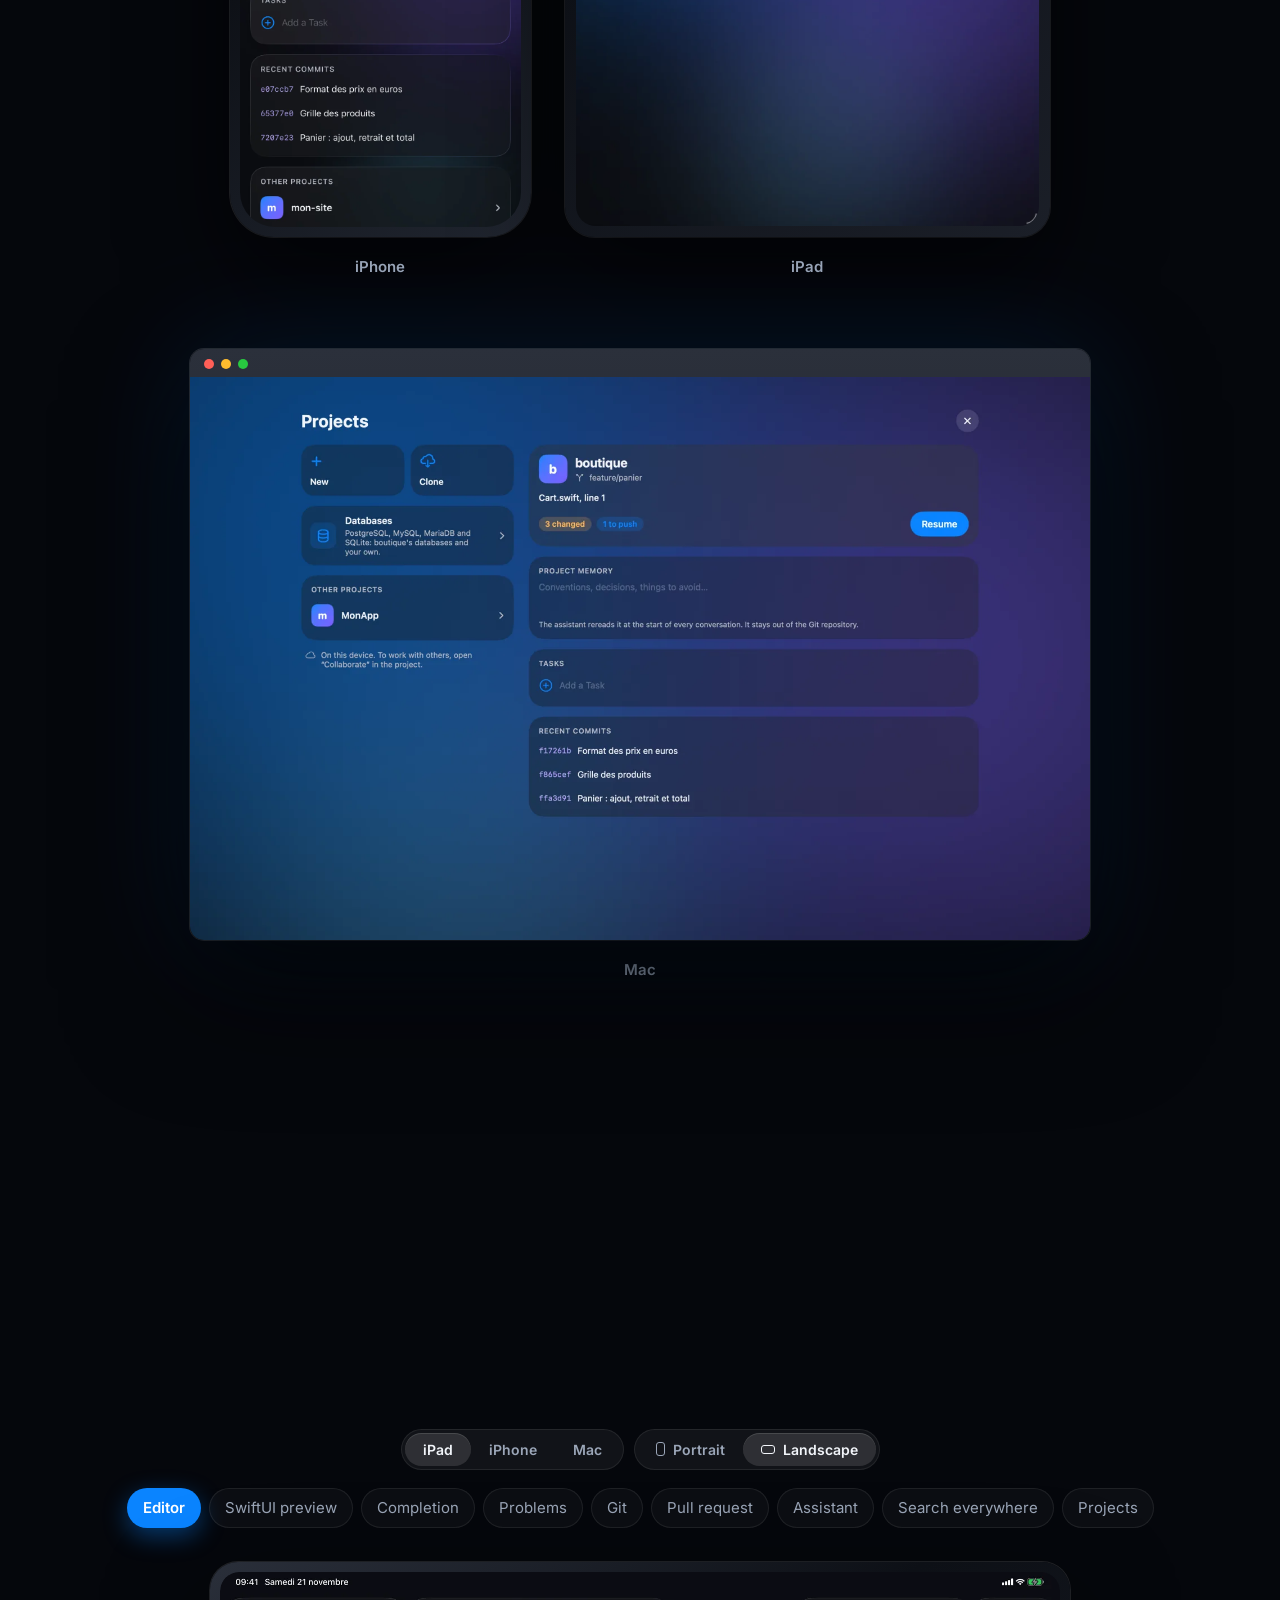
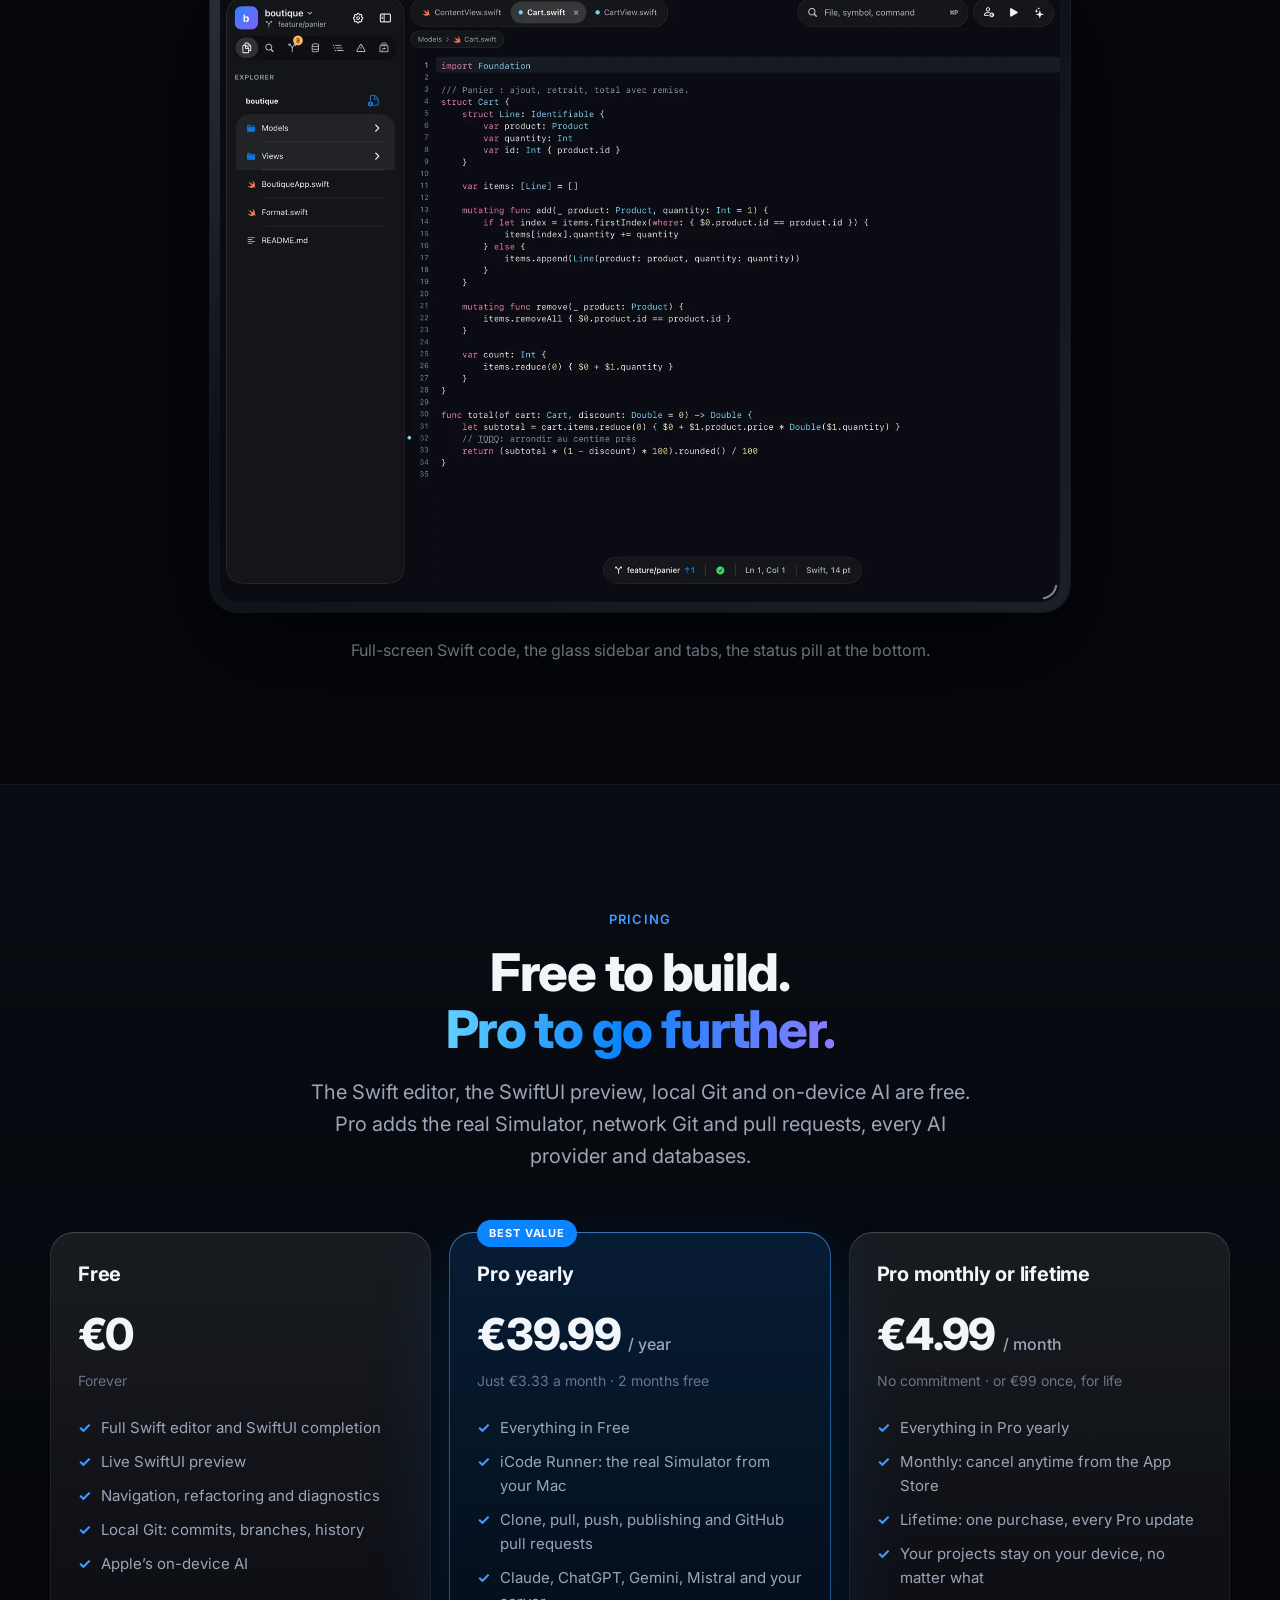
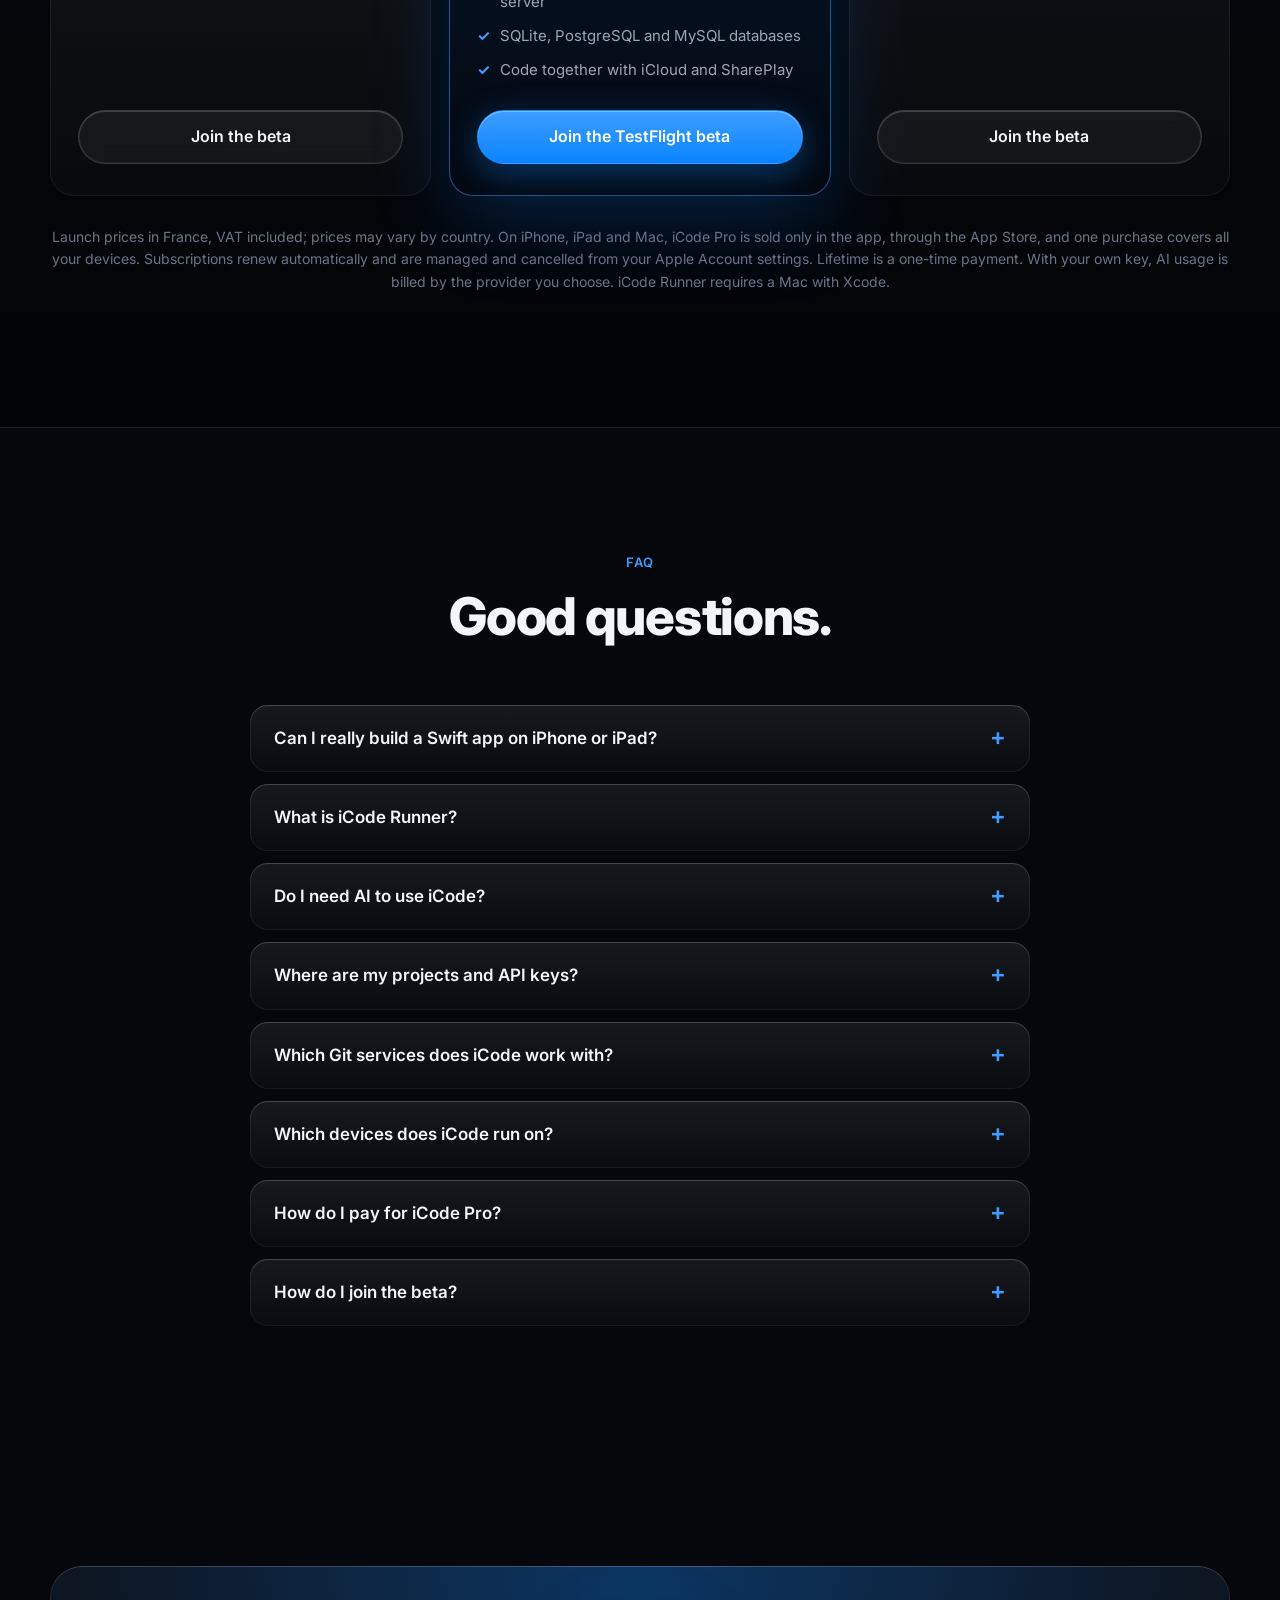
==== commit b688a30b: "Site : la version Mac d'iCode (galerie Mac, captures, textes FR et EN) Co-Authored-By: Claude Opus 5" ====
--- a/index.html
+++ b/index.html
@@ -41,7 +41,6 @@
       <a href="#ia">IA</a>
       <a href="#ios">iOS 26</a>
       <a href="#tarifs">Tarifs</a>
-      <a href="#mac">Mac</a>
       <a href="#faq">FAQ</a>
     </nav>
     <a class="lang" onclick="try{localStorage.setItem('icode-lang','en')}catch(e){}" href="en/" hreflang="en" lang="en" title="English"><svg viewBox="0 0 24 24" aria-hidden="true"><circle cx="12" cy="12" r="9"/><path d="M3 12h18M12 3c2.5 2.7 3.8 5.7 3.8 9s-1.3 6.3-3.8 9c-2.5-2.7-3.8-5.7-3.8-9s1.3-6.3 3.8-9z"/></svg>EN</a>
@@ -139,7 +138,7 @@
           <h2>Ton code à gauche.<br>Ton app à droite.</h2>
           <p class="lead">L’aperçu intégré fait tourner tes vues SwiftUI directement sur l’iPhone ou l’iPad et se met à jour à chaque modification. Pas de Mac, pas de compilation : tu touches ton interface pendant que tu l’écris.</p>
           <ul class="checks">
-            <li>Gratuit, hors ligne, sur iPhone et iPad</li>
+            <li>Gratuit, hors ligne, sur iPhone, iPad et Mac</li>
             <li>Navigation, listes, grilles, feuilles, SwiftData, Charts, cartes et images distantes</li>
             <li>Ce qui n’est pas encore pris en charge est signalé, tout le reste s’affiche</li>
           </ul>
@@ -156,7 +155,7 @@
             <li>Choisis l’iPhone ou l’iPad à simuler, comme dans Xcode</li>
             <li>Erreurs de build et journaux renvoyés dans iCode, sur la bonne ligne</li>
             <li>Appairage par code à 6 chiffres, chiffré, sur ton réseau local</li>
-            <li>Bientôt : le terminal de ton Mac, ouvert depuis iCode</li>
+            <li>Le terminal de ton Mac, ouvert depuis iCode</li>
           </ul>
           <p class="feature-link"><a href="runner/">Télécharger iCode Runner pour Mac →</a></p>
         </div>
@@ -372,30 +371,13 @@
       <div class="section-head center reveal">
         <span class="eyebrow">Une interface, toutes les tailles</span>
         <h2>Du pouce au grand écran.</h2>
-        <p class="lead">Une seule interface qui s’adapte : des onglets au pouce sur iPhone, la barre latérale et l’aperçu côte à côte sur iPad, et une vraie app de bureau sur Mac, bientôt sur le Mac App Store.</p>
+        <p class="lead">Une seule interface qui s’adapte : des onglets au pouce sur iPhone, la barre latérale et l’aperçu côte à côte sur iPad, et une vraie mise en page de bureau sur Mac, avec ses menus et ses raccourcis clavier.</p>
       </div>
       <div class="sizes two">
         <figure class="reveal"><div class="phone"><img src="assets/captures/fr/iphone-projets.webp" width="780" height="1695" loading="lazy" alt="Les projets d’iCode sur iPhone : le projet boutique, sa mémoire, ses tâches et ses derniers commits"></div><figcaption>iPhone</figcaption></figure>
         <figure class="reveal"><div class="tablet"><img src="assets/captures/fr/ipad-projets-nouveau.webp" width="1100" height="1467" loading="lazy" alt="Nouveau projet sur iPad : modèles App SwiftUI, App avec liste, Package Swift et Vide"></div><figcaption>iPad</figcaption></figure>
       </div>
-      <figure class="mac reveal" id="mac"><div class="macwin"><img src="assets/captures/fr/mac-editeur.webp" width="1600" height="1000" loading="lazy" alt="iCode sur Mac : l’explorateur, le code SwiftUI de la boutique et son aperçu en direct, côte à côte"></div><figcaption>Mac · bientôt sur le Mac App Store</figcaption></figure>
-      <div class="grid-3 mac-grid">
-        <article class="card reveal">
-          <div class="icon"><svg viewBox="0 0 24 24" fill="none" stroke="currentColor" stroke-width="2" stroke-linecap="round" stroke-linejoin="round" aria-hidden="true"><rect x="3" y="4" width="18" height="14" rx="2"/><path d="M8 21h8M12 18v3M9 4v14"/></svg></div>
-          <h3>Une vraie app de bureau</h3>
-          <p>Explorateur, onglets, panneau du bas et aperçu SwiftUI côte à côte, dans une grande fenêtre Mac, comme dans Xcode ou VS Code.</p>
-        </article>
-        <article class="card reveal">
-          <div class="icon violet"><svg viewBox="0 0 24 24" fill="none" stroke="currentColor" stroke-width="2" stroke-linecap="round" stroke-linejoin="round" aria-hidden="true"><path d="M18 3a3 3 0 0 0-3 3v12a3 3 0 1 0 3-3H6a3 3 0 1 0 3 3V6a3 3 0 1 0-3 3h12a3 3 0 0 0 0-6z"/></svg></div>
-          <h3>Menus et raccourcis du Mac</h3>
-          <p>Toutes les commandes dans la barre de menus, les raccourcis que tes doigts connaissent déjà, et le survol des symboles à la souris.</p>
-        </article>
-        <article class="card reveal">
-          <div class="icon green"><svg viewBox="0 0 24 24" fill="none" stroke="currentColor" stroke-width="2" stroke-linecap="round" stroke-linejoin="round" aria-hidden="true"><path d="M17.5 19a4.5 4.5 0 1 0-1.4-8.8A6 6 0 1 0 6 17"/><path d="m9 15 3 3 3-3M12 11v7"/></svg></div>
-          <h3>Le même iCode partout</h3>
-          <p>Commence sur l’iPad, termine sur le Mac : mêmes projets, même Git, même assistant. Pro s’achète dans l’app, via l’App Store, comme sur iPhone.</p>
-        </article>
-      </div>
+      <figure class="mac reveal"><div class="macwin"><img src="assets/captures/fr/mac-projets.webp" width="1600" height="1000" loading="lazy" alt="iCode sur Mac : l’accueil des projets, avec le projet boutique, ses bases de données, sa mémoire et ses derniers commits"></div><figcaption>Mac</figcaption></figure>
     </div>
   </section>
 
@@ -478,7 +460,7 @@
           <a class="btn btn-ghost" href="support/">Rejoindre la bêta</a>
         </div>
       </div>
-      <p class="pricing-foot">Prix de lancement TTC en France. Sur iPhone, iPad et Mac, iCode Pro s’achète uniquement dans l’app, via l’App Store. Abonnement renouvelé automatiquement, géré et résiliable depuis les réglages de ton compte Apple. L’achat à vie est un paiement unique. Avec ta propre clé, l’usage de l’IA est facturé par le fournisseur que tu choisis. iCode Runner demande un Mac avec Xcode.</p>
+      <p class="pricing-foot">Prix de lancement TTC en France. Sur iPhone, iPad et Mac, iCode Pro s’achète uniquement dans l’app, via l’App Store, et un seul achat vaut sur tous tes appareils. Abonnement renouvelé automatiquement, géré et résiliable depuis les réglages de ton compte Apple. L’achat à vie est un paiement unique. Avec ta propre clé, l’usage de l’IA est facturé par le fournisseur que tu choisis. iCode Runner demande un Mac avec Xcode.</p>
     </div>
   </section>
 
@@ -512,7 +494,7 @@
         </details>
         <details class="reveal">
           <summary>Sur quels appareils iCode fonctionne-t-il ?</summary>
-          <p>iPhone et iPad sous iOS 17 ou ultérieur. Liquid Glass, les Live Activities et la Dynamic Island profitent d’iOS 26, et l’IA d’Apple demande un appareil compatible Apple Intelligence. Sur Mac, iCode arrive bientôt sur le Mac App Store, pour macOS 14 ou ultérieur.</p>
+          <p>iPhone et iPad sous iOS 17 ou ultérieur. Liquid Glass, les Live Activities et la Dynamic Island profitent d’iOS 26, et l’IA d’Apple demande un appareil compatible Apple Intelligence. Sur Mac, iCode demande macOS 14 ou ultérieur et s’installe depuis le Mac App Store.</p>
         </details>
         <details class="reveal">
           <summary>Comment payer iCode Pro ?</summary>
@@ -567,15 +549,6 @@
       ['palette', 'Rechercher partout', 'Fichiers, symboles et commandes, au bout de ⌘P.'],
       ['projets-nouveau', 'Projets', 'Tes projets, leur mémoire, et un nouveau projet à partir d’un modèle SwiftUI.']
     ],
-    mac: [
-      ['editeur', 'Éditeur', 'Le code SwiftUI et son aperçu en direct, côte à côte, dans une grande fenêtre.'],
-      ['autocompletion', 'Complétion', 'La complétion SwiftUI au clavier, avec le type de chaque proposition.'],
-      ['problemes', 'Problèmes', 'Erreurs, avertissements et TODO du projet dans la barre latérale.'],
-      ['git', 'Git', 'Les fichiers à cocher et le message de commit, à côté du code.'],
-      ['historique', 'Historique', 'L’historique des commits de la branche, auteur et date.'],
-      ['assistant', 'Assistant', 'L’agent ajoute un onglet Favoris : fichiers créés et modifiés, que tu gardes ou annules.'],
-      ['projets', 'Projets', 'Tes projets, leur mémoire, leurs tâches et leurs derniers commits.']
-    ],
     iphone: [
       ['editor', 'Éditeur', 'Le code Swift et la pastille d’état, au pouce.'],
       ['apercu', 'Aperçu SwiftUI', 'Ton app en direct, à un onglet du code.'],
@@ -584,6 +557,16 @@
       ['pr-detail', 'Pull request', 'Relis une pull request et ses vérifications, où que tu sois.'],
       ['assistant', 'Assistant', 'Que veux-tu construire ? Dis-le, ou dicte-le.'],
       ['projets', 'Projets', 'Reprends ton projet là où tu l’as laissé.']
+    ],
+    mac: [
+      ['apercu', 'Éditeur et aperçu', 'Le code SwiftUI et ton app en direct, côte à côte, dans une vraie fenêtre Mac.'],
+      ['editor', 'Éditeur', 'L’explorateur, les onglets et la barre d’état, comme sur un IDE de bureau.'],
+      ['completion', 'Complétion', 'La complétion SwiftUI, au clavier.'],
+      ['problems', 'Problèmes', 'Erreurs, avertissements et TODO du projet, regroupés et cliquables.'],
+      ['git', 'Git', 'Fichiers à cocher, message de commit et historique, sur la branche courante.'],
+      ['assistant', 'Assistant', 'Décris un changement : l’agent crée et modifie tes fichiers, et tu vois chaque modification.'],
+      ['projets', 'Projets', 'Tes projets, leurs bases de données, leur mémoire et leurs derniers commits.'],
+      ['bases', 'Bases de données', 'PostgreSQL, MySQL, MariaDB et SQLite, dans la même app.']
     ]
   };
 </script>
--- a/assets/style.css
+++ b/assets/style.css
@@ -456,15 +456,8 @@
 .gallery-stage .frame.tablet.port { width: min(100%, 480px); }
 .gallery-stage .frame.phone.port { width: min(100%, 300px); }
 .gallery-stage .frame.phone.land { width: min(100%, 640px); border-radius: 40px; }
-/* Fenêtre Mac : barre de titre et boutons, sans cadre d'appareil */
-.gallery-stage .frame.mac-frame { width: min(100%, 980px); border-radius: 14px; padding: 30px 0 0; }
-.mac-frame, .macwin { background: radial-gradient(circle at 18px 15px, #FF5F57 5.5px, transparent 6px), radial-gradient(circle at 38px 15px, #FEBC2E 5.5px, transparent 6px), radial-gradient(circle at 58px 15px, #28C840 5.5px, transparent 6px), linear-gradient(#2a2d35, #23262d 30px, #0B0D12 30px); box-shadow: 0 50px 120px rgba(0,0,0,.7), 0 0 0 1px rgba(255,255,255,.14), 0 0 120px rgba(10,132,255,.15); }
-.gallery-stage .mac-frame .screen { border-radius: 0 0 13px 13px; }
-.seg-ori { transition: opacity .3s ease; }
-.seg-ori.is-off { opacity: .35; pointer-events: none; }
-.macwin { padding-top: 30px; }
-.macwin img { display: block; width: 100%; height: auto; }
-.mac-grid { margin-top: 56px; }
+.gallery-stage .frame.macwin { width: min(100%, 980px); }
+.gallery-stage .macwin .screen { border-radius: 0 0 12px 12px; }
 .gallery-stage .frame.leaving { opacity: 0; transform: translateY(18px) scale(.94); filter: blur(6px); }
 .gallery-stage .frame.entering { opacity: 0; transform: translateY(-14px) scale(1.04); transition: none; }
 .gallery-stage .screen { position: relative; overflow: hidden; border-radius: inherit; transition: aspect-ratio .7s var(--ease); }
@@ -573,6 +566,9 @@
 .sizes figcaption, figure.mac figcaption { margin-top: 18px; color: var(--text-2); font-size: 15px; font-weight: 600; }
 figure.mac { margin-top: 70px; }
 .macwin { width: min(100%, 900px); border-radius: 14px; overflow: hidden; box-shadow: 0 50px 120px rgba(0,0,0,.7), 0 0 0 1px rgba(255,255,255,.14), 0 0 120px rgba(10,132,255,.15); }
+.macwin { position: relative; padding-top: 28px; background: linear-gradient(180deg, #2b303b, #161920); }
+.macwin::before { content: ""; position: absolute; top: 10px; left: 14px; width: 10px; height: 10px; border-radius: 50%; background: #ff5f57; box-shadow: 17px 0 0 #febc2e, 34px 0 0 #28c840; }
+.macwin img { display: block; width: 100%; height: auto; border-radius: 0 0 14px 14px; }
 @media (max-width: 760px) {
   .sizes { grid-template-columns: 1fr 1fr; gap: 20px; }
   .sizes figure:nth-child(2) { grid-column: span 2; grid-row: 1; }
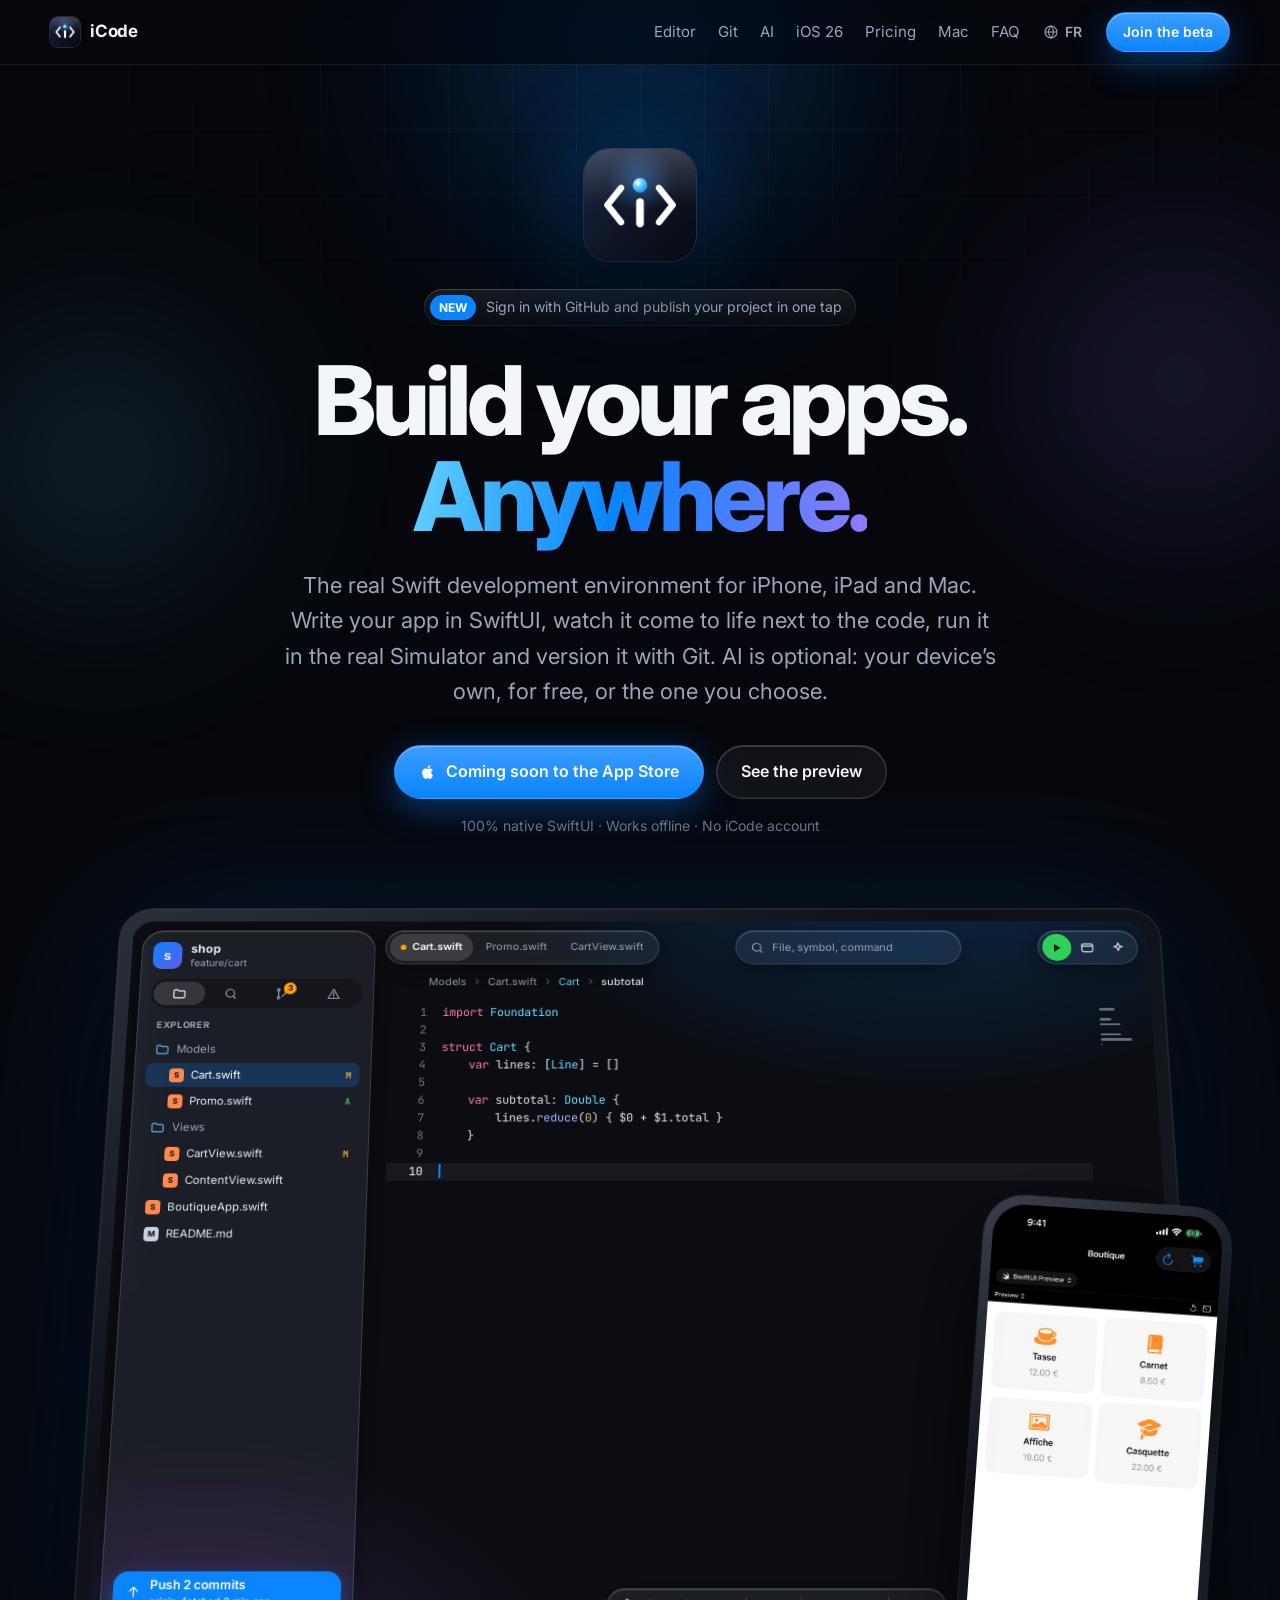
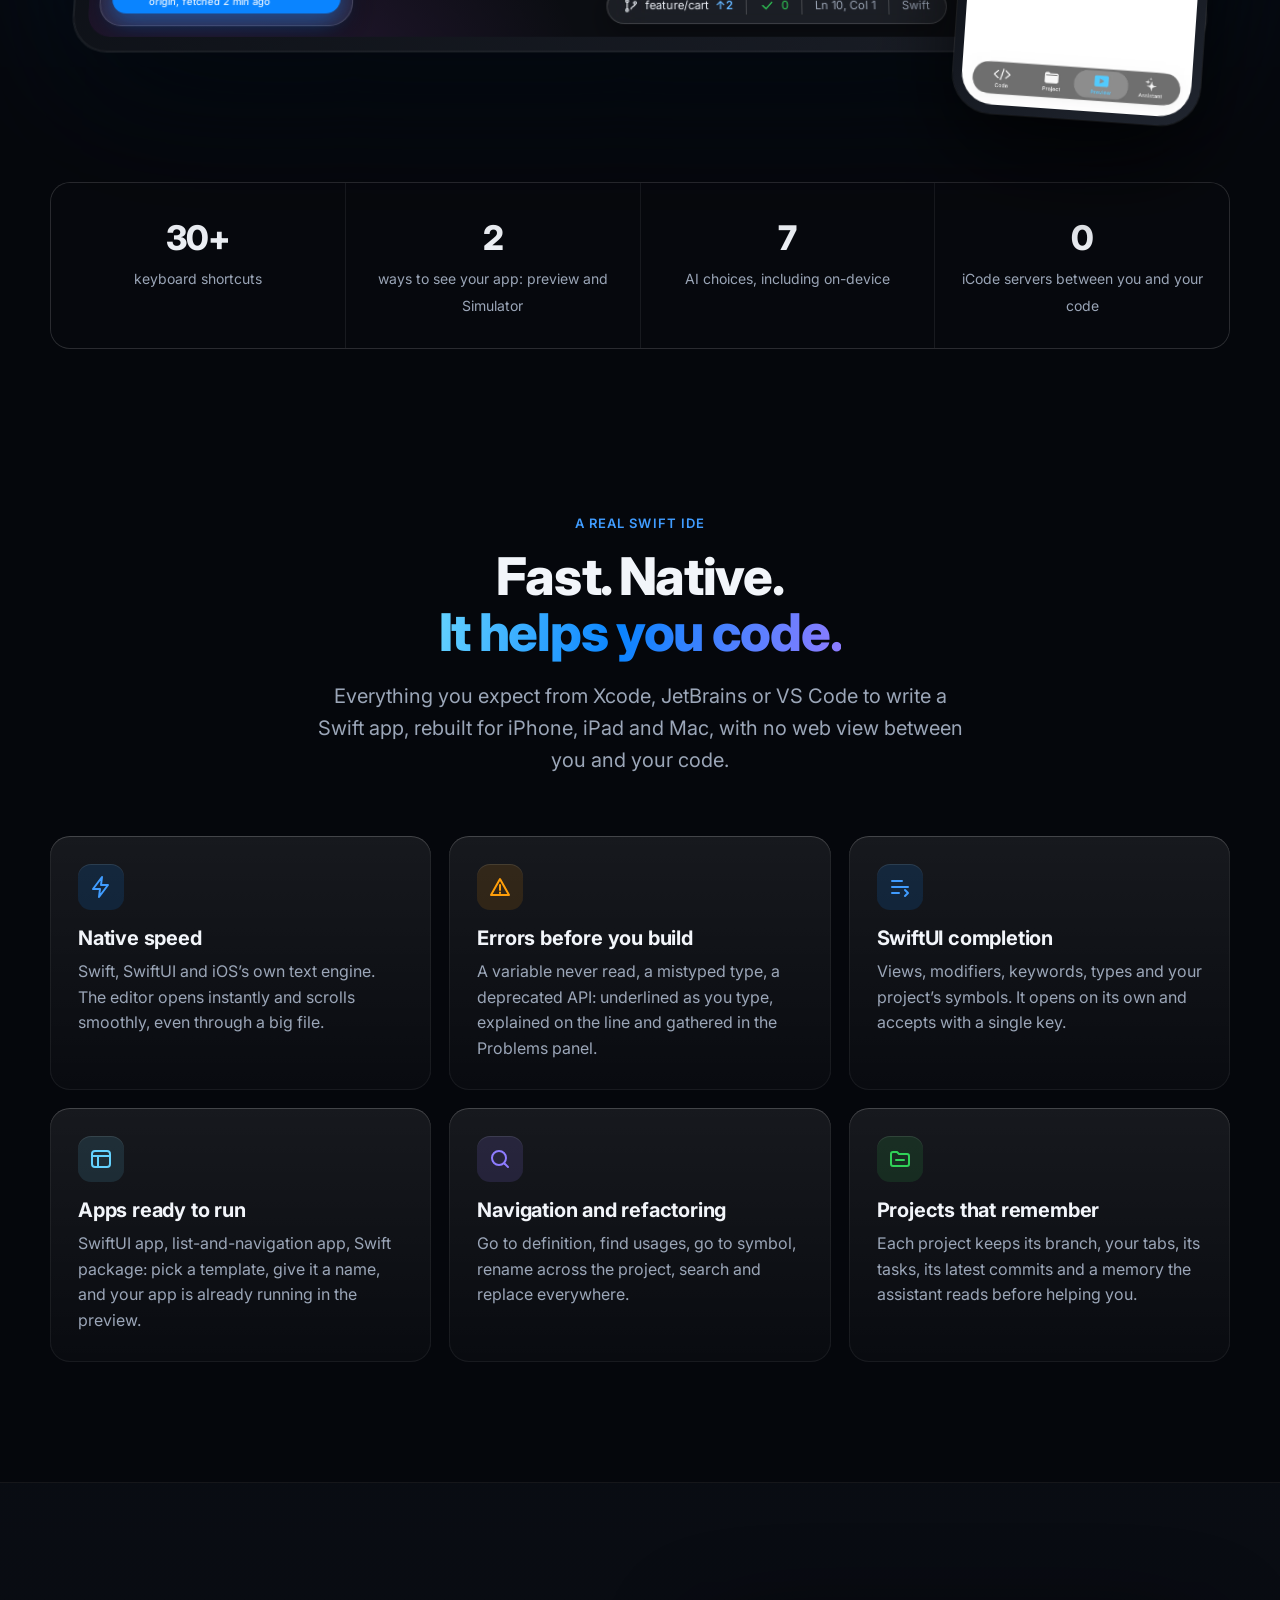
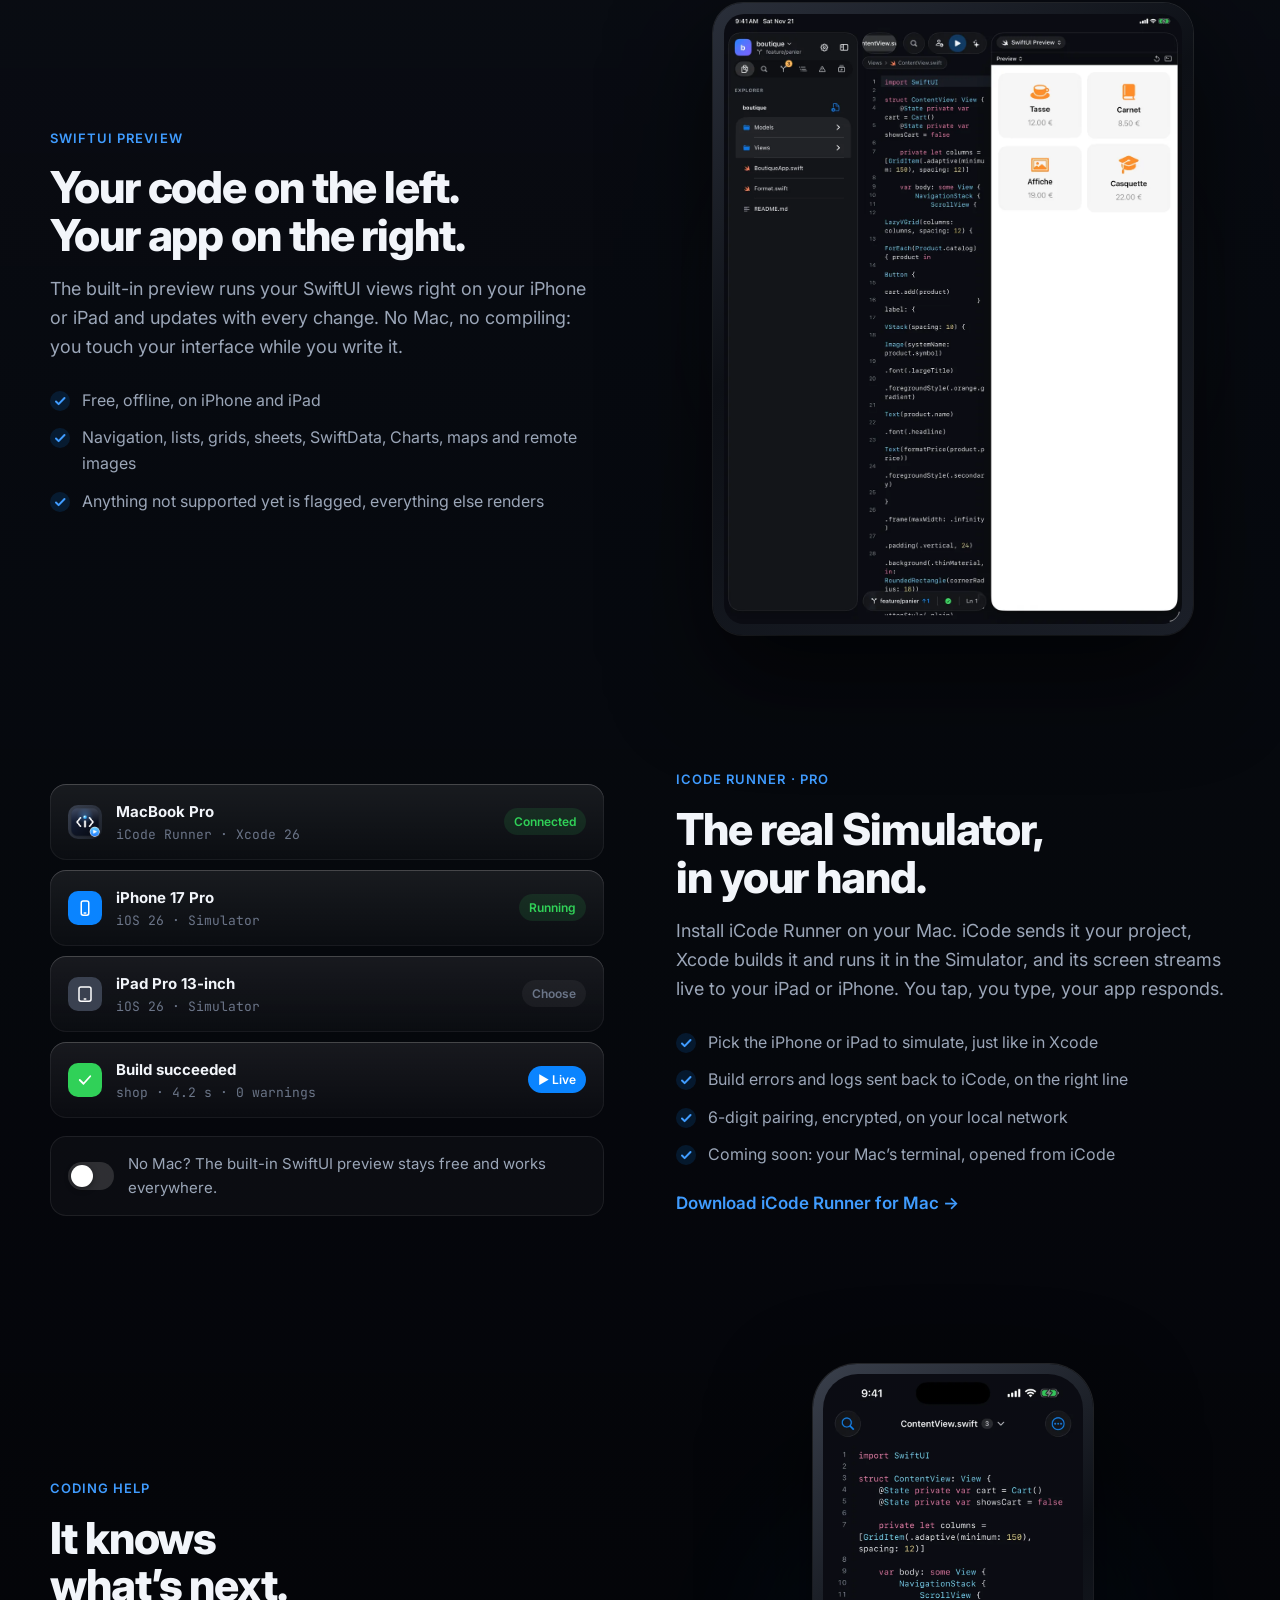
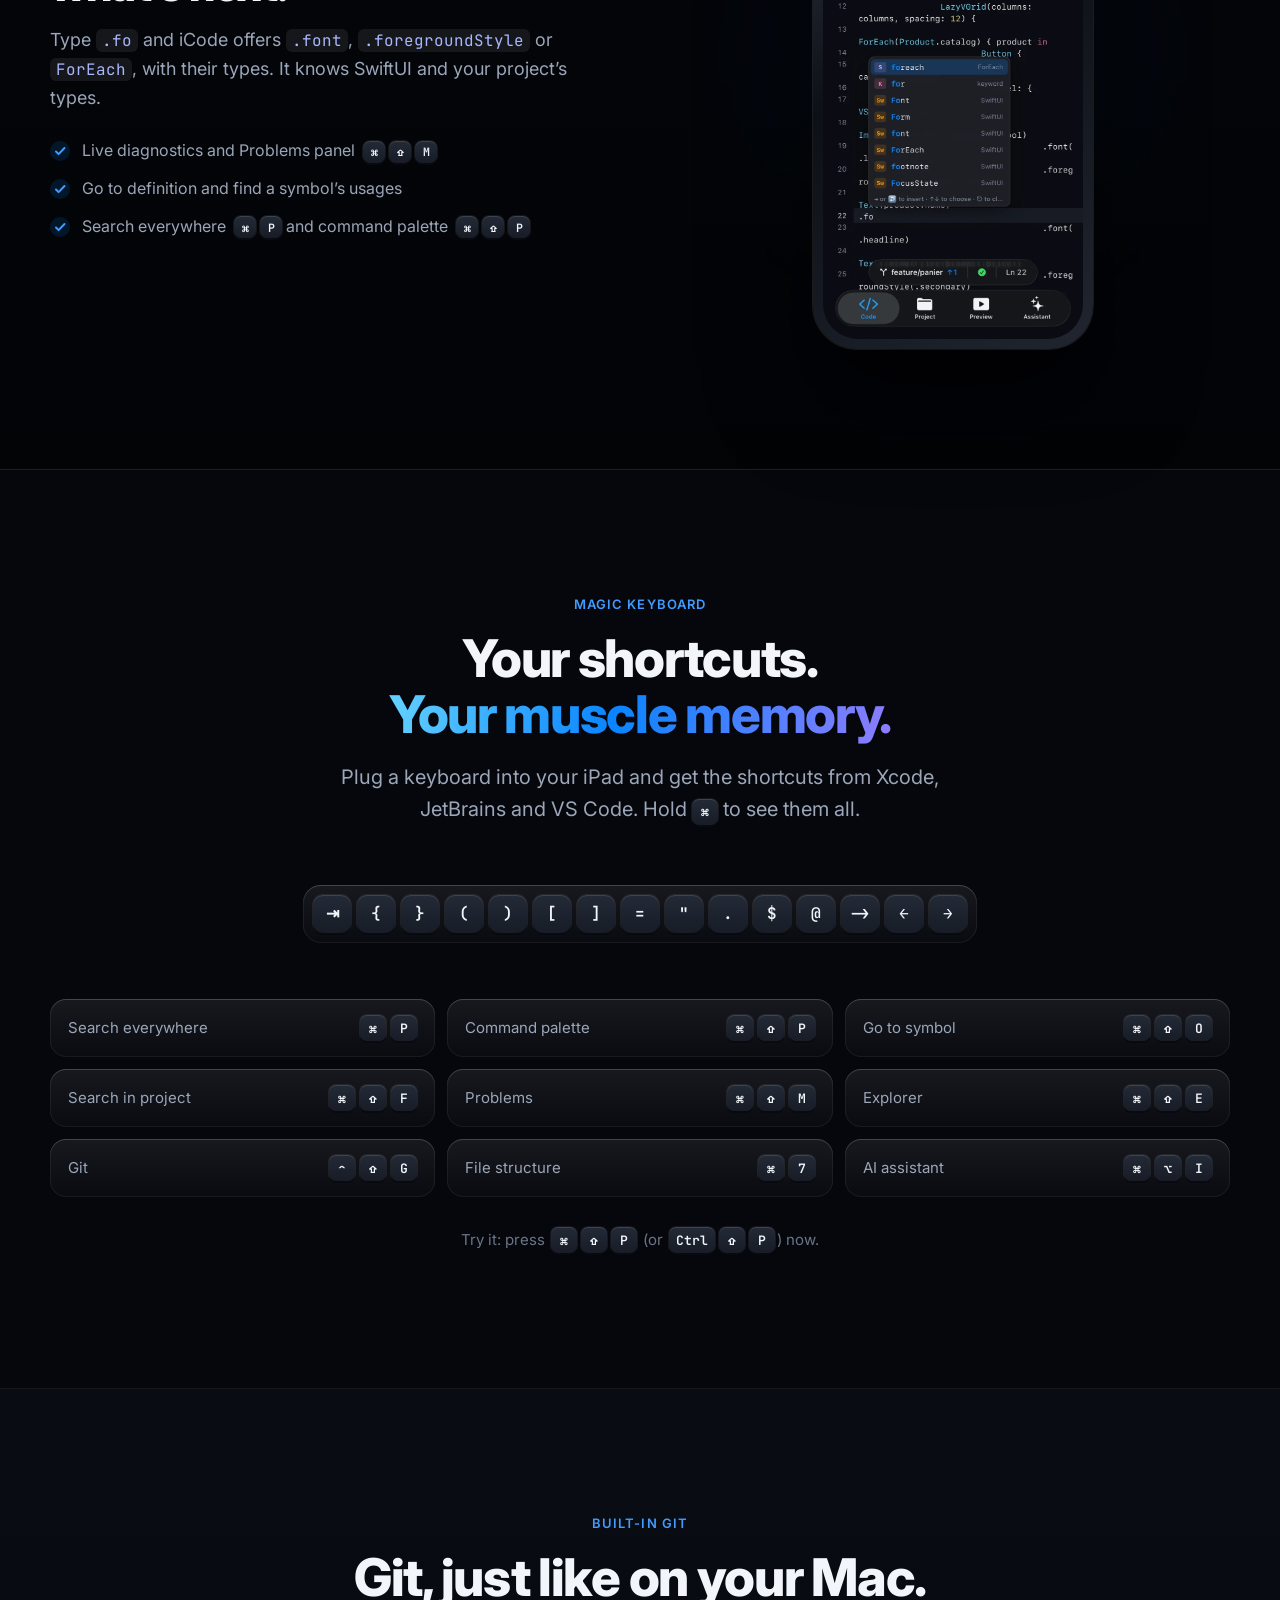
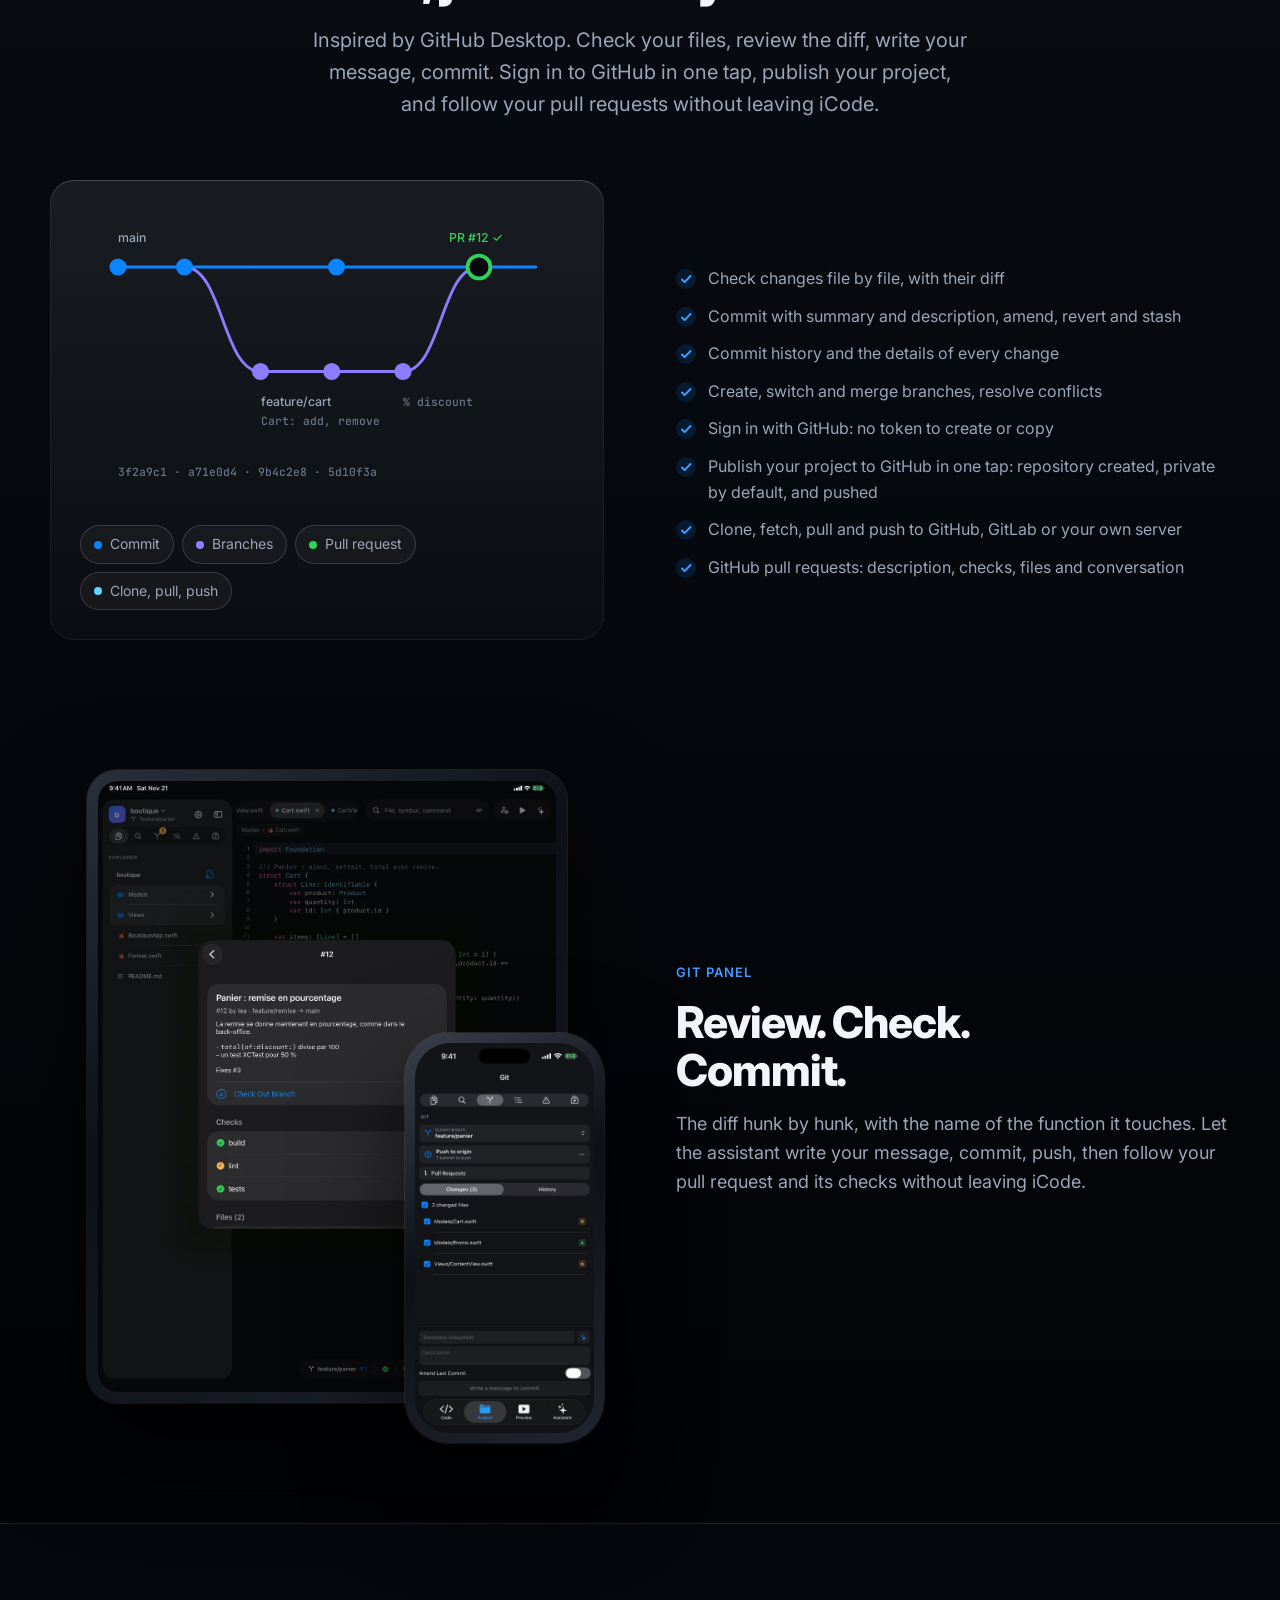
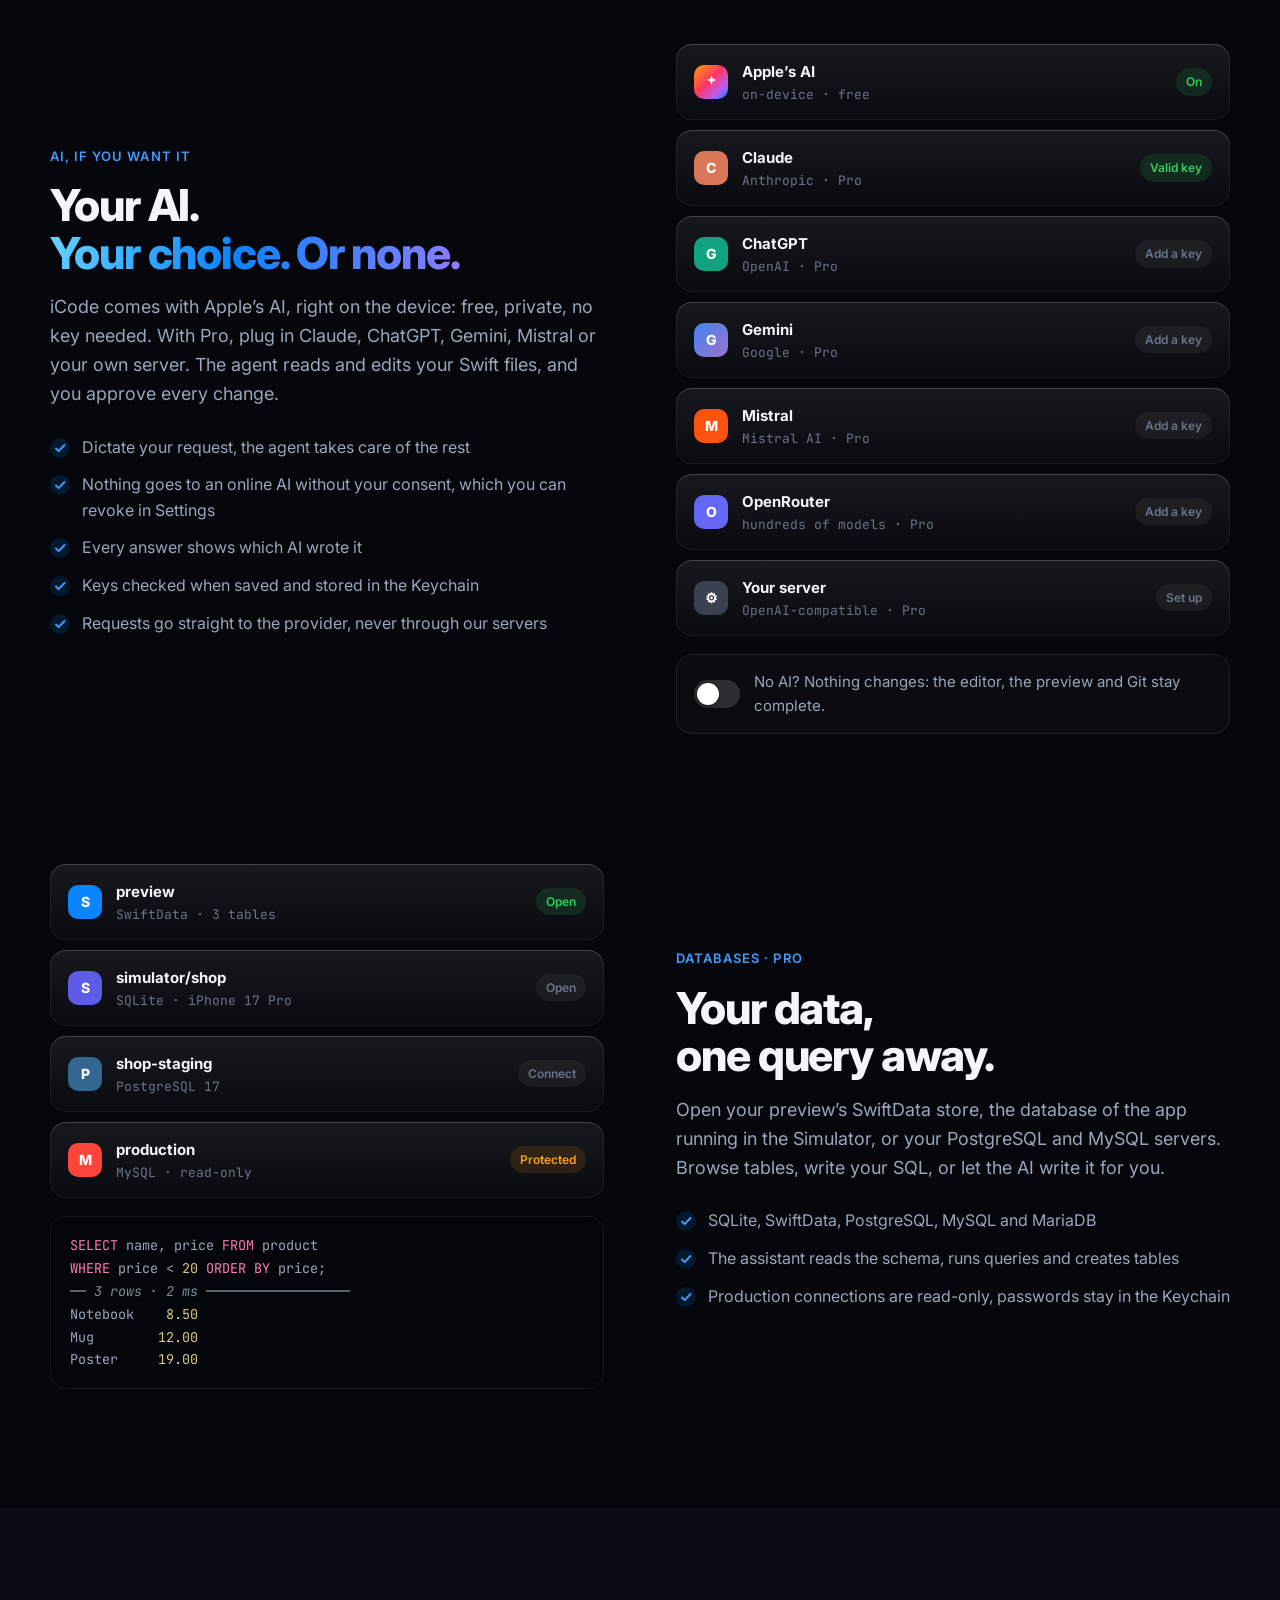
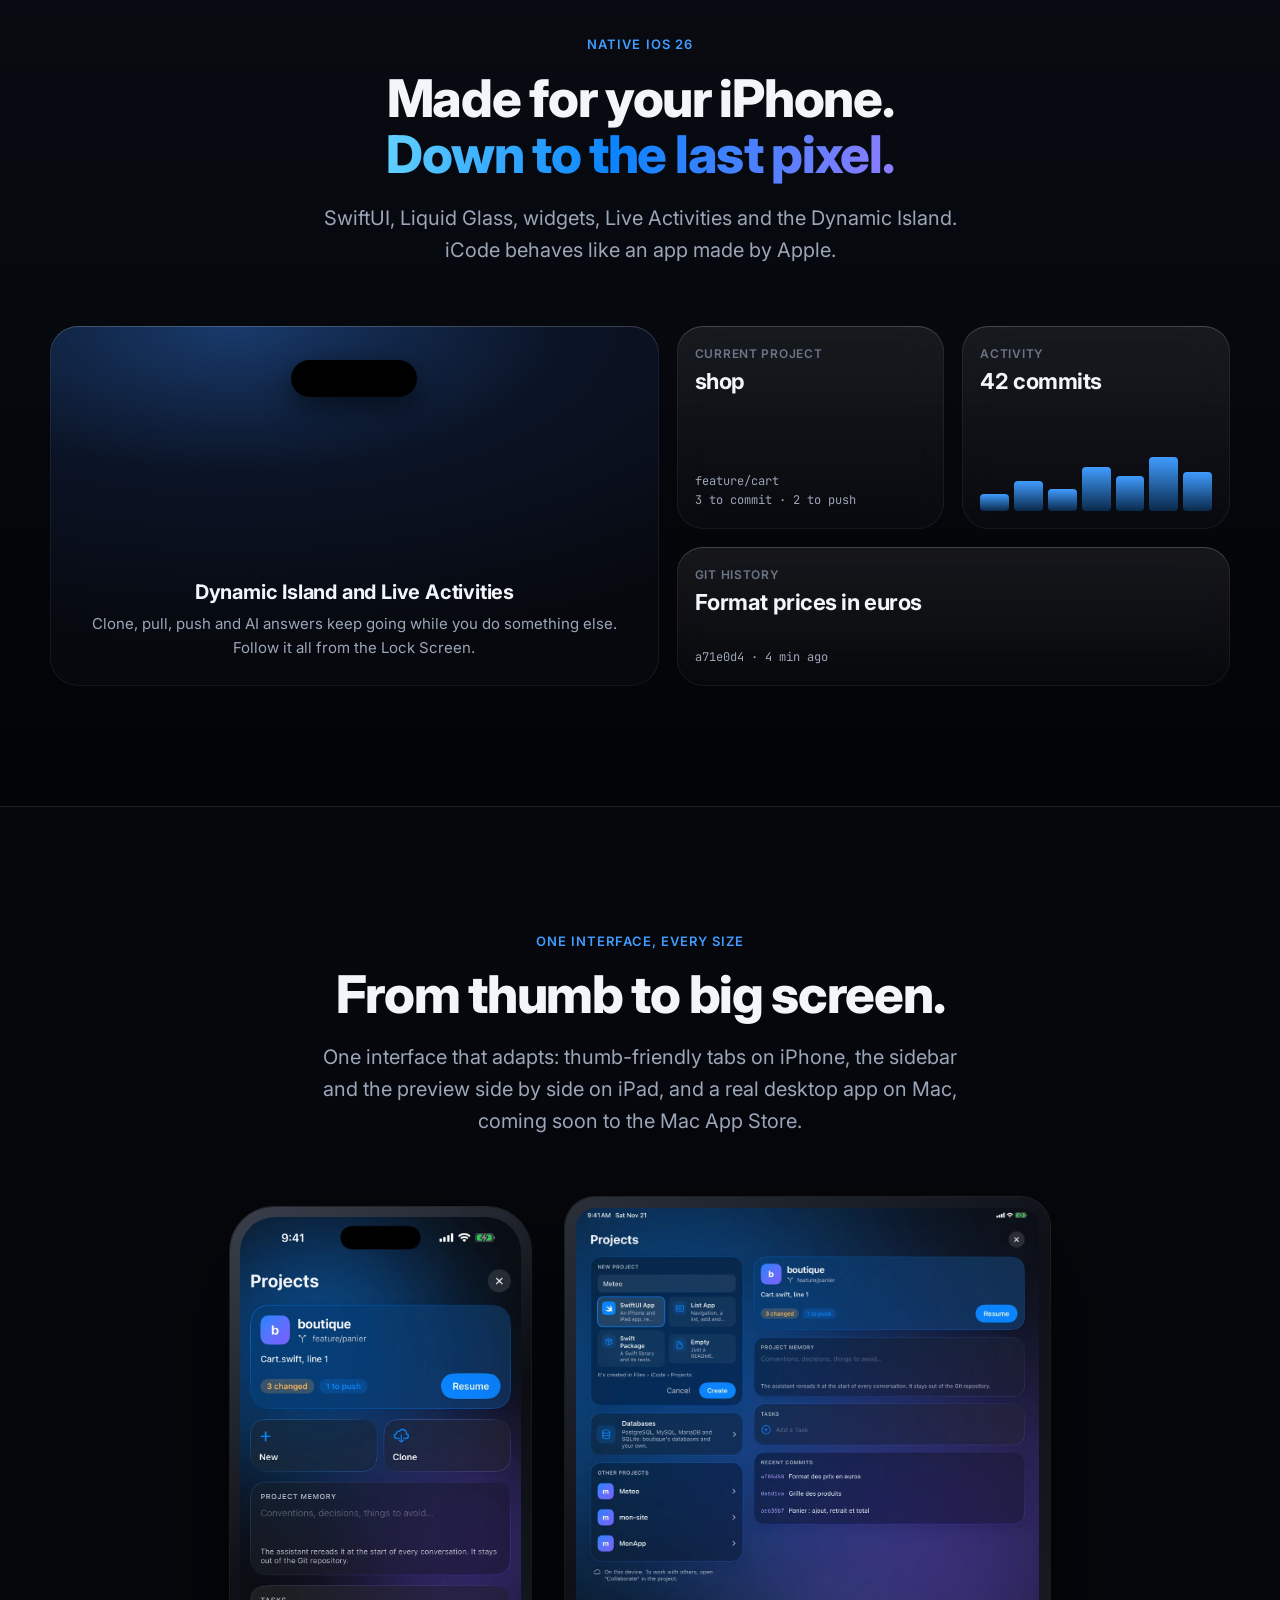
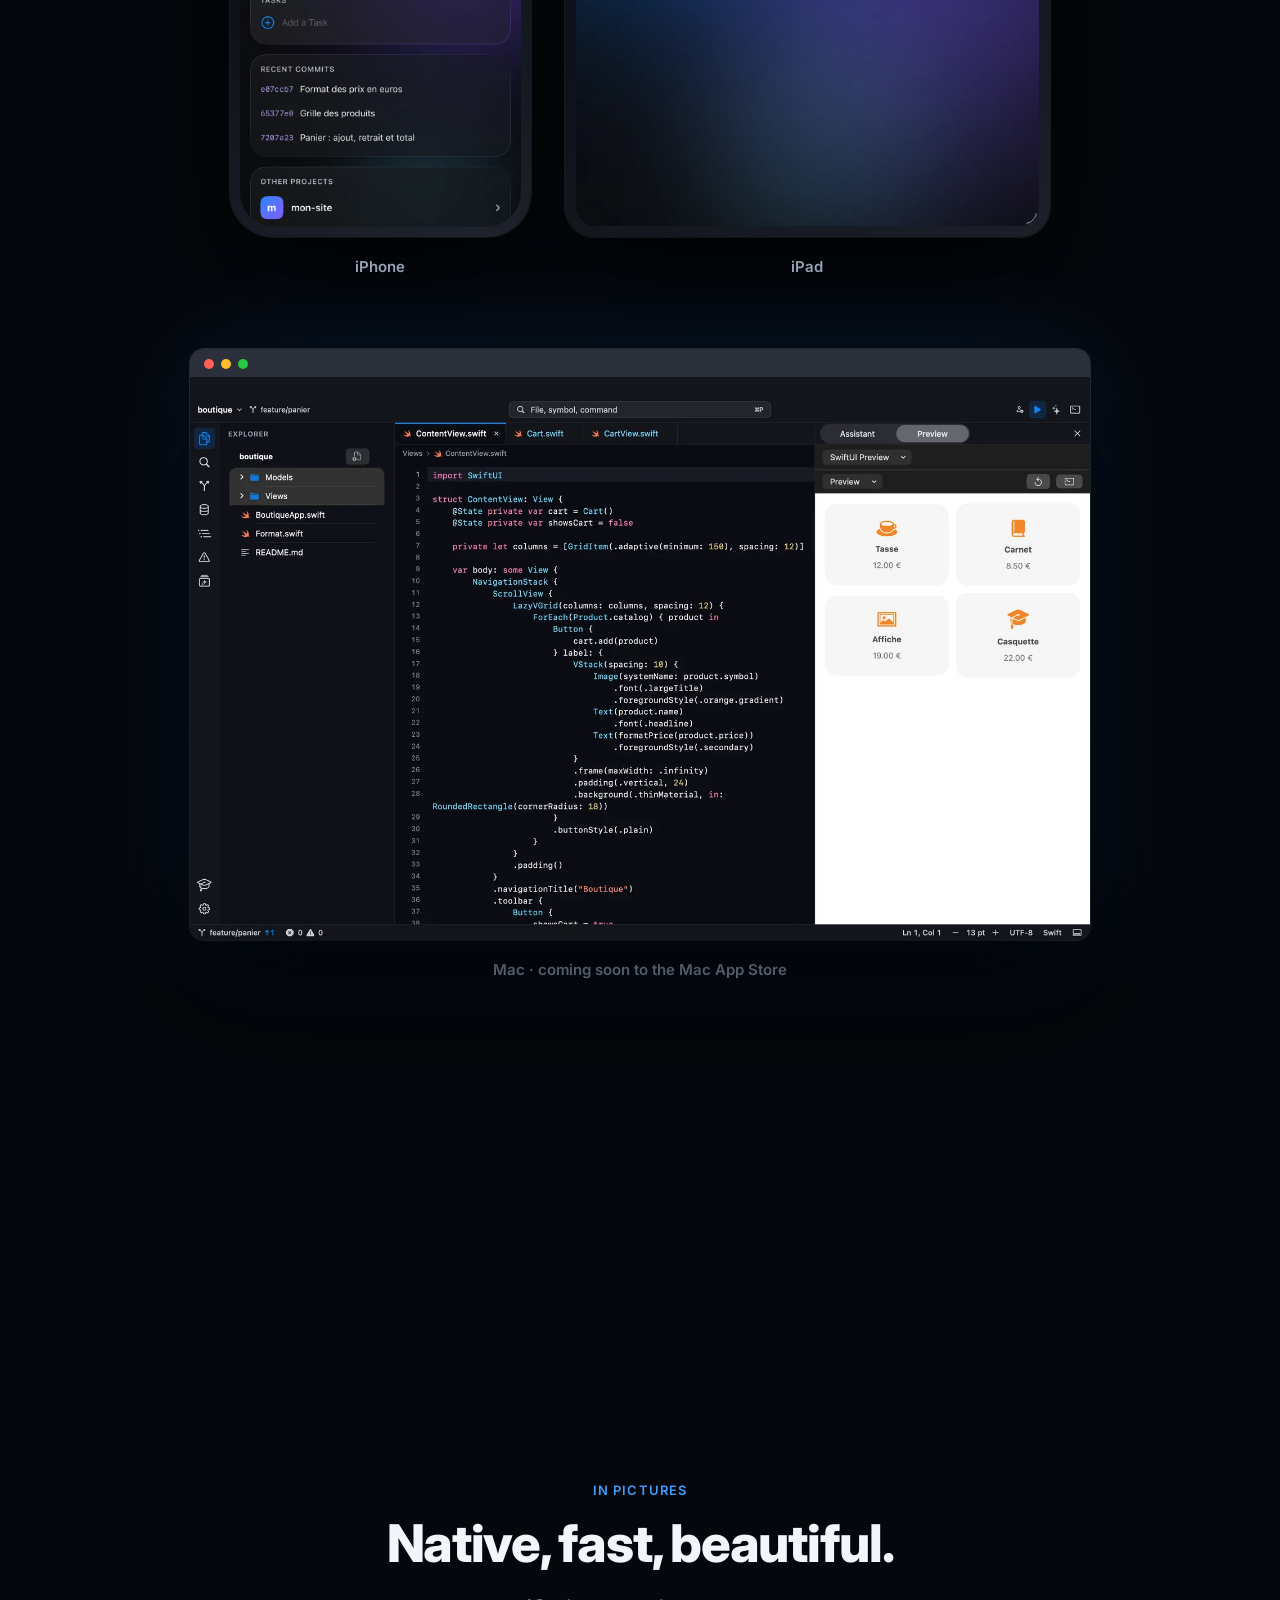
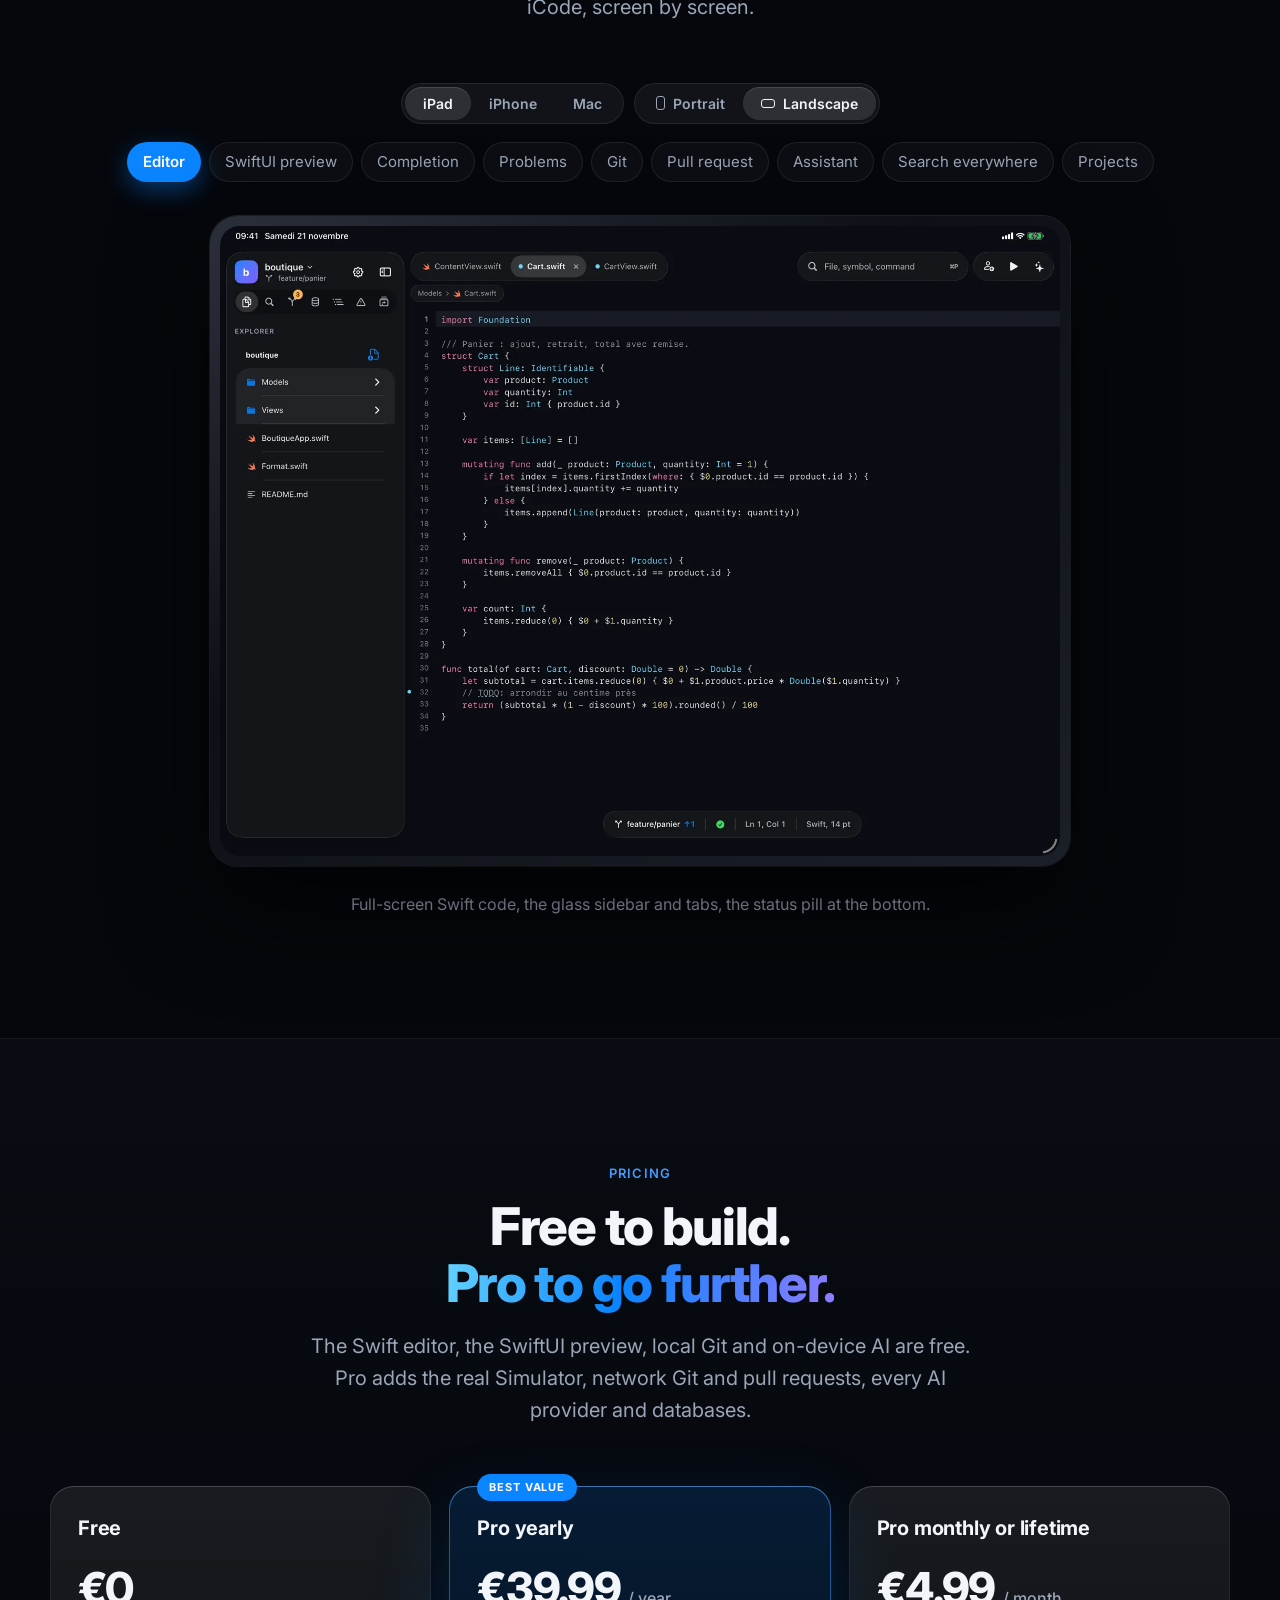
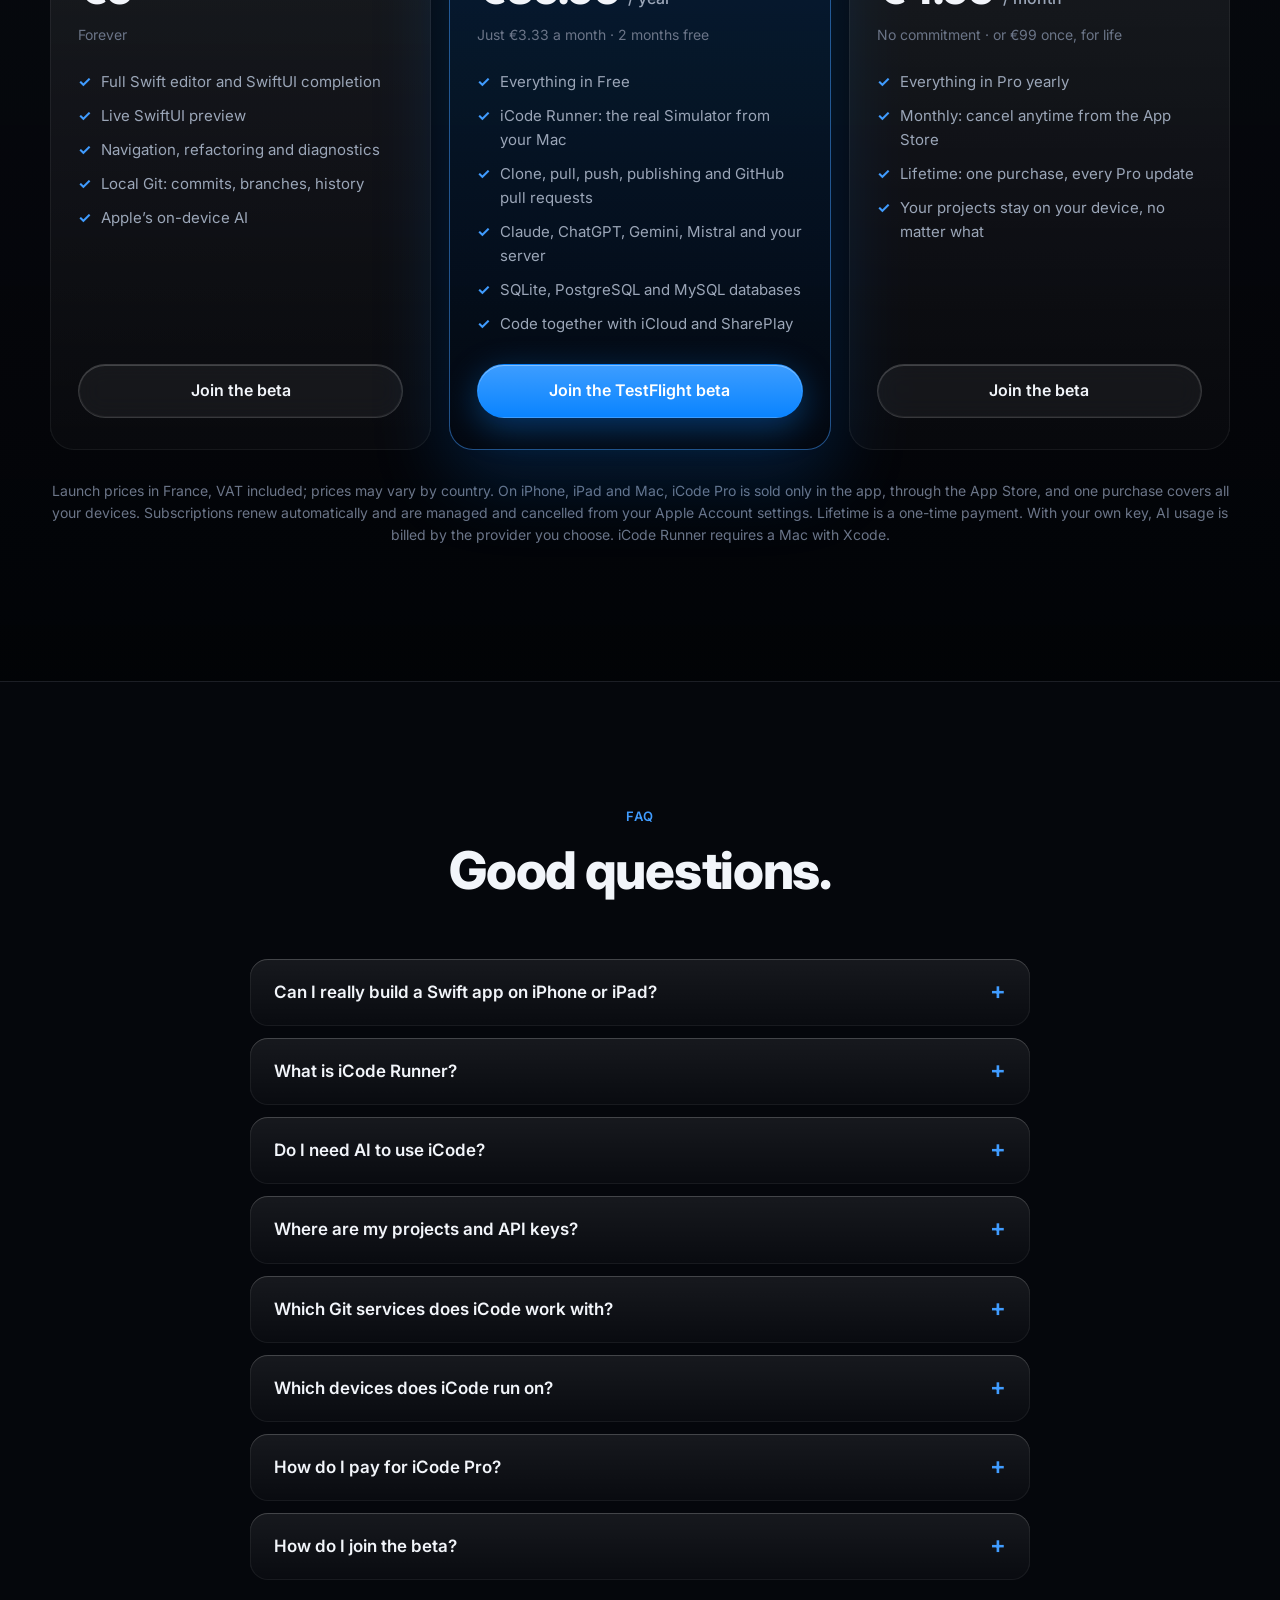
==== commit 4a349caf: "Site : un seul achat Pro vaut sur iPhone, iPad et Mac (repris de la PR #8) Co-Authored-By: Claude Op" ====
--- a/index.html
+++ b/index.html
@@ -41,6 +41,7 @@
       <a href="#ia">IA</a>
       <a href="#ios">iOS 26</a>
       <a href="#tarifs">Tarifs</a>
+      <a href="#mac">Mac</a>
       <a href="#faq">FAQ</a>
     </nav>
     <a class="lang" onclick="try{localStorage.setItem('icode-lang','en')}catch(e){}" href="en/" hreflang="en" lang="en" title="English"><svg viewBox="0 0 24 24" aria-hidden="true"><circle cx="12" cy="12" r="9"/><path d="M3 12h18M12 3c2.5 2.7 3.8 5.7 3.8 9s-1.3 6.3-3.8 9c-2.5-2.7-3.8-5.7-3.8-9s1.3-6.3 3.8-9z"/></svg>EN</a>
@@ -138,7 +139,7 @@
           <h2>Ton code à gauche.<br>Ton app à droite.</h2>
           <p class="lead">L’aperçu intégré fait tourner tes vues SwiftUI directement sur l’iPhone ou l’iPad et se met à jour à chaque modification. Pas de Mac, pas de compilation : tu touches ton interface pendant que tu l’écris.</p>
           <ul class="checks">
-            <li>Gratuit, hors ligne, sur iPhone, iPad et Mac</li>
+            <li>Gratuit, hors ligne, sur iPhone et iPad</li>
             <li>Navigation, listes, grilles, feuilles, SwiftData, Charts, cartes et images distantes</li>
             <li>Ce qui n’est pas encore pris en charge est signalé, tout le reste s’affiche</li>
           </ul>
@@ -155,7 +156,7 @@
             <li>Choisis l’iPhone ou l’iPad à simuler, comme dans Xcode</li>
             <li>Erreurs de build et journaux renvoyés dans iCode, sur la bonne ligne</li>
             <li>Appairage par code à 6 chiffres, chiffré, sur ton réseau local</li>
-            <li>Le terminal de ton Mac, ouvert depuis iCode</li>
+            <li>Bientôt : le terminal de ton Mac, ouvert depuis iCode</li>
           </ul>
           <p class="feature-link"><a href="runner/">Télécharger iCode Runner pour Mac →</a></p>
         </div>
@@ -371,13 +372,30 @@
       <div class="section-head center reveal">
         <span class="eyebrow">Une interface, toutes les tailles</span>
         <h2>Du pouce au grand écran.</h2>
-        <p class="lead">Une seule interface qui s’adapte : des onglets au pouce sur iPhone, la barre latérale et l’aperçu côte à côte sur iPad, et une vraie mise en page de bureau sur Mac, avec ses menus et ses raccourcis clavier.</p>
+        <p class="lead">Une seule interface qui s’adapte : des onglets au pouce sur iPhone, la barre latérale et l’aperçu côte à côte sur iPad, et une vraie app de bureau sur Mac, bientôt sur le Mac App Store.</p>
       </div>
       <div class="sizes two">
         <figure class="reveal"><div class="phone"><img src="assets/captures/fr/iphone-projets.webp" width="780" height="1695" loading="lazy" alt="Les projets d’iCode sur iPhone : le projet boutique, sa mémoire, ses tâches et ses derniers commits"></div><figcaption>iPhone</figcaption></figure>
         <figure class="reveal"><div class="tablet"><img src="assets/captures/fr/ipad-projets-nouveau.webp" width="1100" height="1467" loading="lazy" alt="Nouveau projet sur iPad : modèles App SwiftUI, App avec liste, Package Swift et Vide"></div><figcaption>iPad</figcaption></figure>
       </div>
-      <figure class="mac reveal"><div class="macwin"><img src="assets/captures/fr/mac-projets.webp" width="1600" height="1000" loading="lazy" alt="iCode sur Mac : l’accueil des projets, avec le projet boutique, ses bases de données, sa mémoire et ses derniers commits"></div><figcaption>Mac</figcaption></figure>
+      <figure class="mac reveal" id="mac"><div class="macwin"><img src="assets/captures/fr/mac-editeur.webp" width="1600" height="1000" loading="lazy" alt="iCode sur Mac : l’explorateur, le code SwiftUI de la boutique et son aperçu en direct, côte à côte"></div><figcaption>Mac · bientôt sur le Mac App Store</figcaption></figure>
+      <div class="grid-3 mac-grid">
+        <article class="card reveal">
+          <div class="icon"><svg viewBox="0 0 24 24" fill="none" stroke="currentColor" stroke-width="2" stroke-linecap="round" stroke-linejoin="round" aria-hidden="true"><rect x="3" y="4" width="18" height="14" rx="2"/><path d="M8 21h8M12 18v3M9 4v14"/></svg></div>
+          <h3>Une vraie app de bureau</h3>
+          <p>Explorateur, onglets, panneau du bas et aperçu SwiftUI côte à côte, dans une grande fenêtre Mac, comme dans Xcode ou VS Code.</p>
+        </article>
+        <article class="card reveal">
+          <div class="icon violet"><svg viewBox="0 0 24 24" fill="none" stroke="currentColor" stroke-width="2" stroke-linecap="round" stroke-linejoin="round" aria-hidden="true"><path d="M18 3a3 3 0 0 0-3 3v12a3 3 0 1 0 3-3H6a3 3 0 1 0 3 3V6a3 3 0 1 0-3 3h12a3 3 0 0 0 0-6z"/></svg></div>
+          <h3>Menus et raccourcis du Mac</h3>
+          <p>Toutes les commandes dans la barre de menus, les raccourcis que tes doigts connaissent déjà, et le survol des symboles à la souris.</p>
+        </article>
+        <article class="card reveal">
+          <div class="icon green"><svg viewBox="0 0 24 24" fill="none" stroke="currentColor" stroke-width="2" stroke-linecap="round" stroke-linejoin="round" aria-hidden="true"><path d="M17.5 19a4.5 4.5 0 1 0-1.4-8.8A6 6 0 1 0 6 17"/><path d="m9 15 3 3 3-3M12 11v7"/></svg></div>
+          <h3>Le même iCode partout</h3>
+          <p>Commence sur l’iPad, termine sur le Mac : mêmes projets, même Git, même assistant. Un seul achat Pro, dans l’app via l’App Store, vaut sur iPhone, iPad et Mac.</p>
+        </article>
+      </div>
     </div>
   </section>
 
@@ -494,7 +512,7 @@
         </details>
         <details class="reveal">
           <summary>Sur quels appareils iCode fonctionne-t-il ?</summary>
-          <p>iPhone et iPad sous iOS 17 ou ultérieur. Liquid Glass, les Live Activities et la Dynamic Island profitent d’iOS 26, et l’IA d’Apple demande un appareil compatible Apple Intelligence. Sur Mac, iCode demande macOS 14 ou ultérieur et s’installe depuis le Mac App Store.</p>
+          <p>iPhone et iPad sous iOS 17 ou ultérieur. Liquid Glass, les Live Activities et la Dynamic Island profitent d’iOS 26, et l’IA d’Apple demande un appareil compatible Apple Intelligence. Sur Mac, iCode arrive bientôt sur le Mac App Store, pour macOS 14 ou ultérieur.</p>
         </details>
         <details class="reveal">
           <summary>Comment payer iCode Pro ?</summary>
@@ -549,6 +567,15 @@
       ['palette', 'Rechercher partout', 'Fichiers, symboles et commandes, au bout de ⌘P.'],
       ['projets-nouveau', 'Projets', 'Tes projets, leur mémoire, et un nouveau projet à partir d’un modèle SwiftUI.']
     ],
+    mac: [
+      ['editeur', 'Éditeur', 'Le code SwiftUI et son aperçu en direct, côte à côte, dans une grande fenêtre.'],
+      ['autocompletion', 'Complétion', 'La complétion SwiftUI au clavier, avec le type de chaque proposition.'],
+      ['problemes', 'Problèmes', 'Erreurs, avertissements et TODO du projet dans la barre latérale.'],
+      ['git', 'Git', 'Les fichiers à cocher et le message de commit, à côté du code.'],
+      ['historique', 'Historique', 'L’historique des commits de la branche, auteur et date.'],
+      ['assistant', 'Assistant', 'L’agent ajoute un onglet Favoris : fichiers créés et modifiés, que tu gardes ou annules.'],
+      ['projets', 'Projets', 'Tes projets, leur mémoire, leurs tâches et leurs derniers commits.']
+    ],
     iphone: [
       ['editor', 'Éditeur', 'Le code Swift et la pastille d’état, au pouce.'],
       ['apercu', 'Aperçu SwiftUI', 'Ton app en direct, à un onglet du code.'],
@@ -557,16 +584,6 @@
       ['pr-detail', 'Pull request', 'Relis une pull request et ses vérifications, où que tu sois.'],
       ['assistant', 'Assistant', 'Que veux-tu construire ? Dis-le, ou dicte-le.'],
       ['projets', 'Projets', 'Reprends ton projet là où tu l’as laissé.']
-    ],
-    mac: [
-      ['apercu', 'Éditeur et aperçu', 'Le code SwiftUI et ton app en direct, côte à côte, dans une vraie fenêtre Mac.'],
-      ['editor', 'Éditeur', 'L’explorateur, les onglets et la barre d’état, comme sur un IDE de bureau.'],
-      ['completion', 'Complétion', 'La complétion SwiftUI, au clavier.'],
-      ['problems', 'Problèmes', 'Erreurs, avertissements et TODO du projet, regroupés et cliquables.'],
-      ['git', 'Git', 'Fichiers à cocher, message de commit et historique, sur la branche courante.'],
-      ['assistant', 'Assistant', 'Décris un changement : l’agent crée et modifie tes fichiers, et tu vois chaque modification.'],
-      ['projets', 'Projets', 'Tes projets, leurs bases de données, leur mémoire et leurs derniers commits.'],
-      ['bases', 'Bases de données', 'PostgreSQL, MySQL, MariaDB et SQLite, dans la même app.']
     ]
   };
 </script>
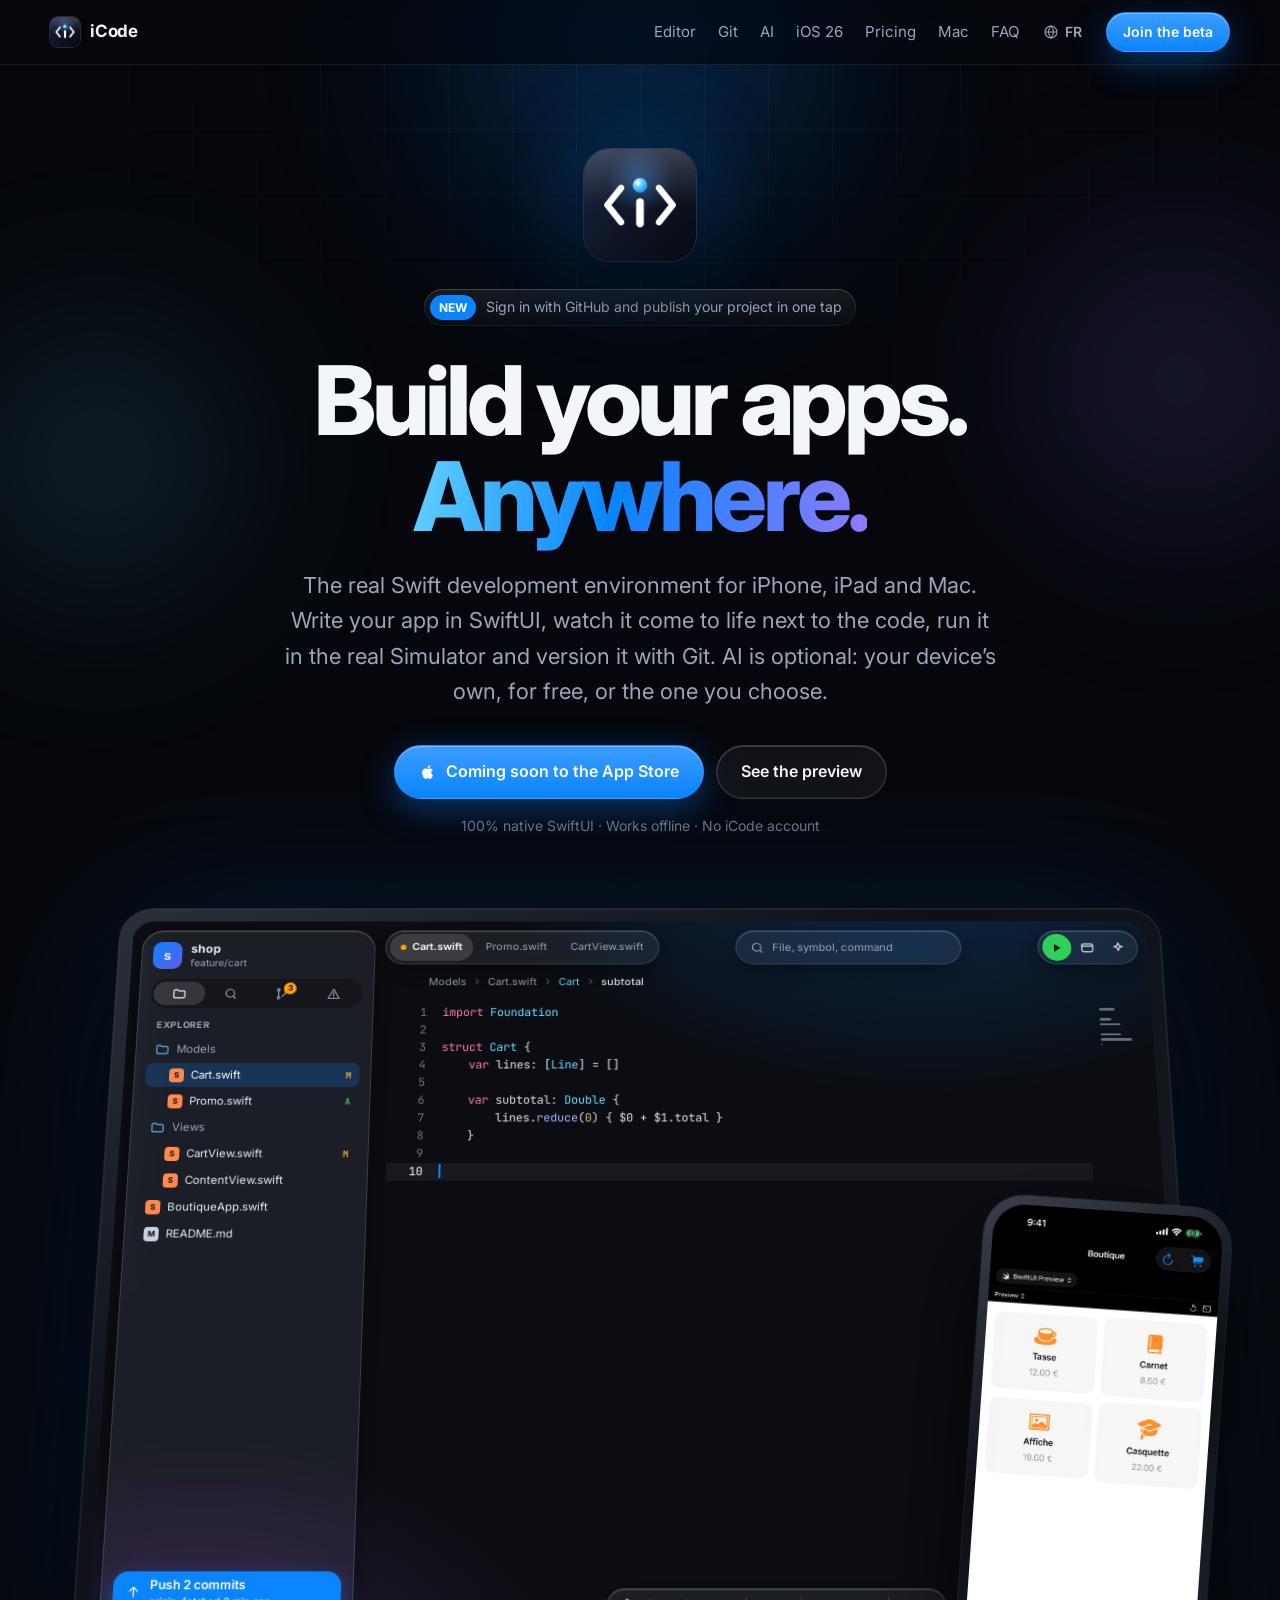
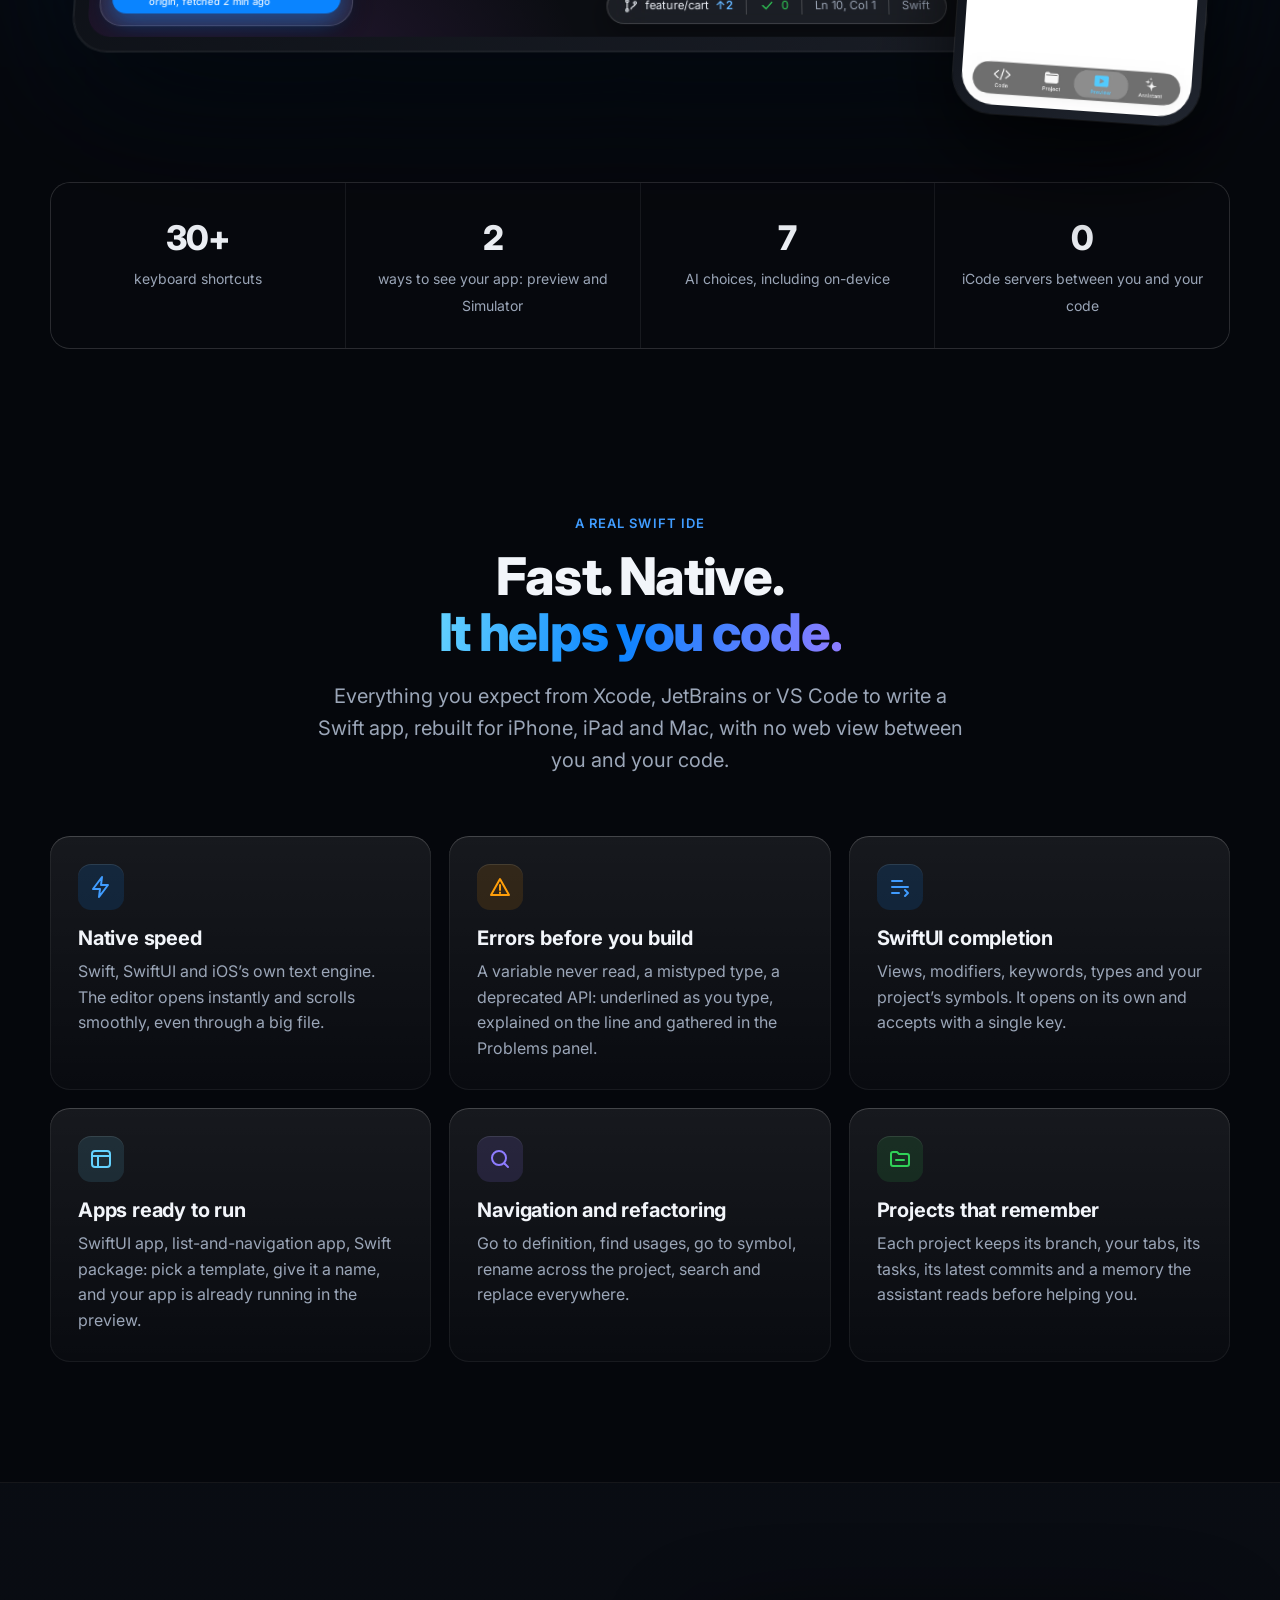
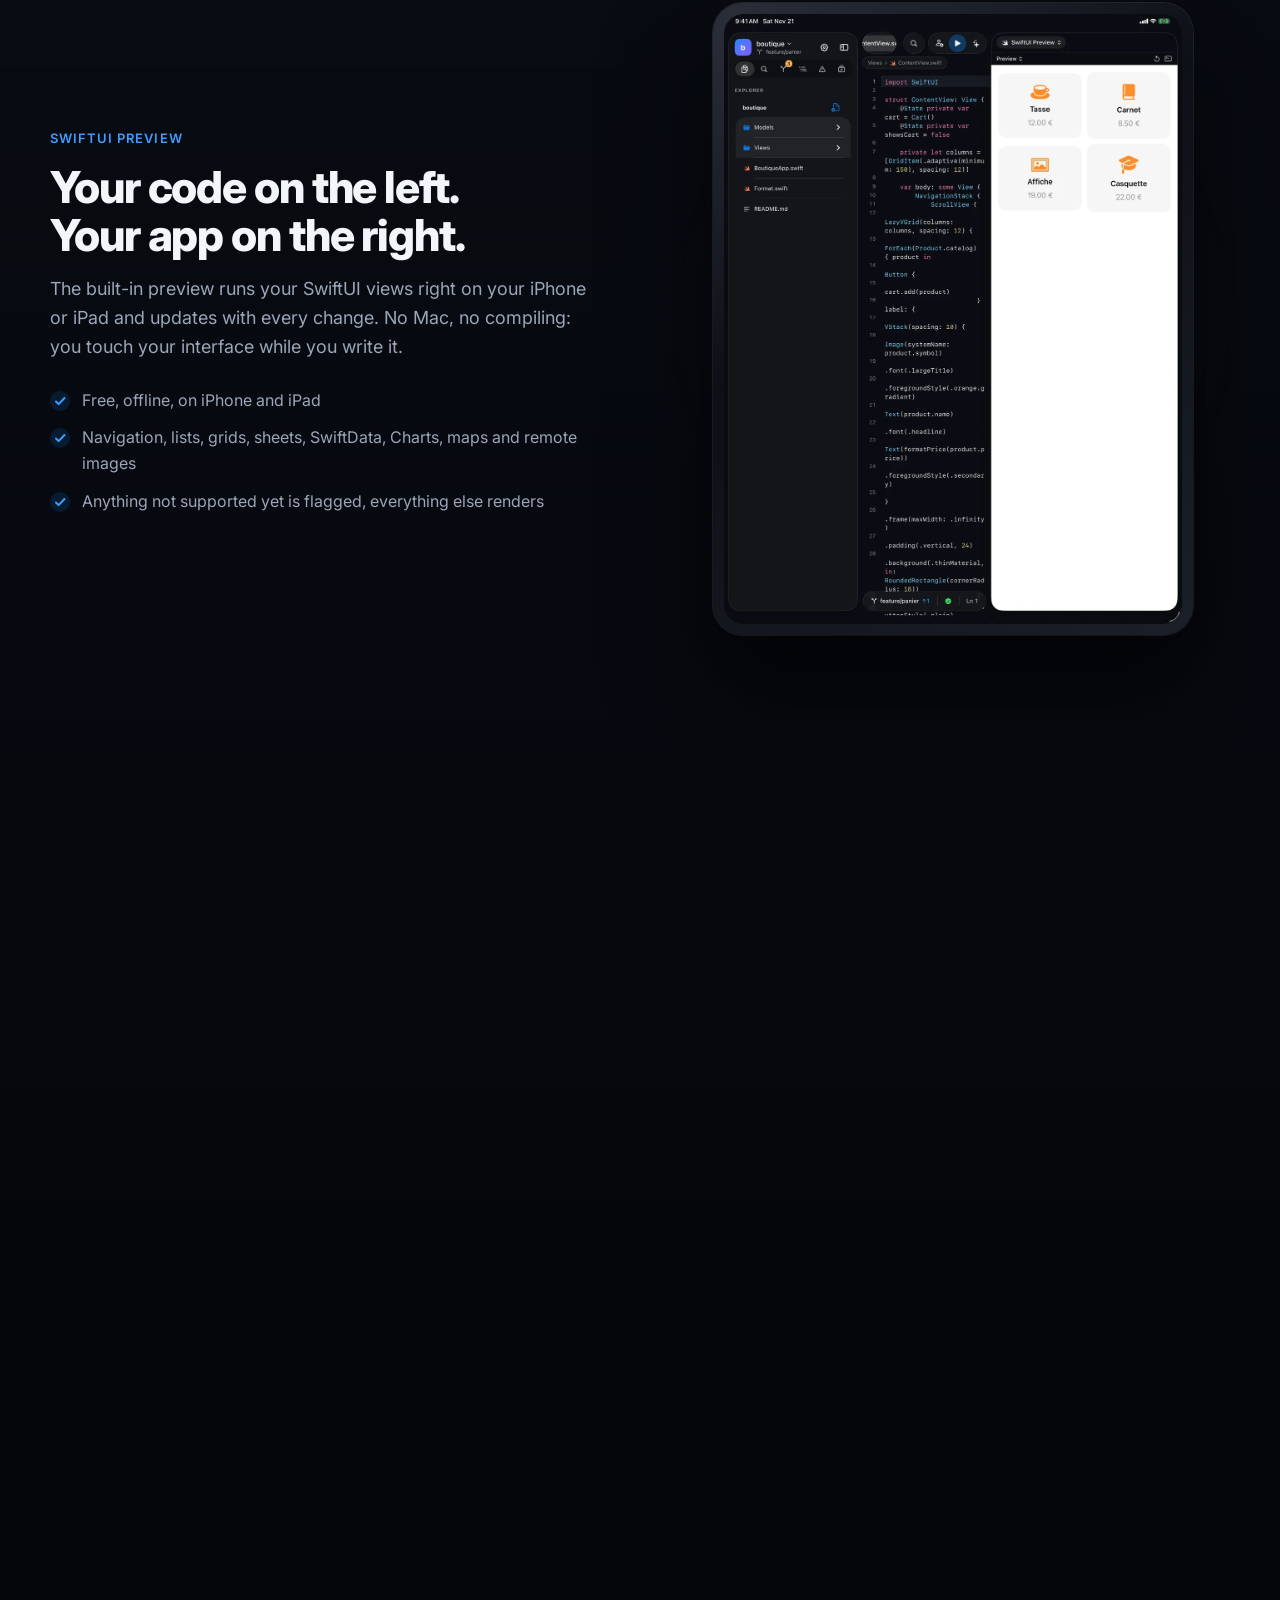
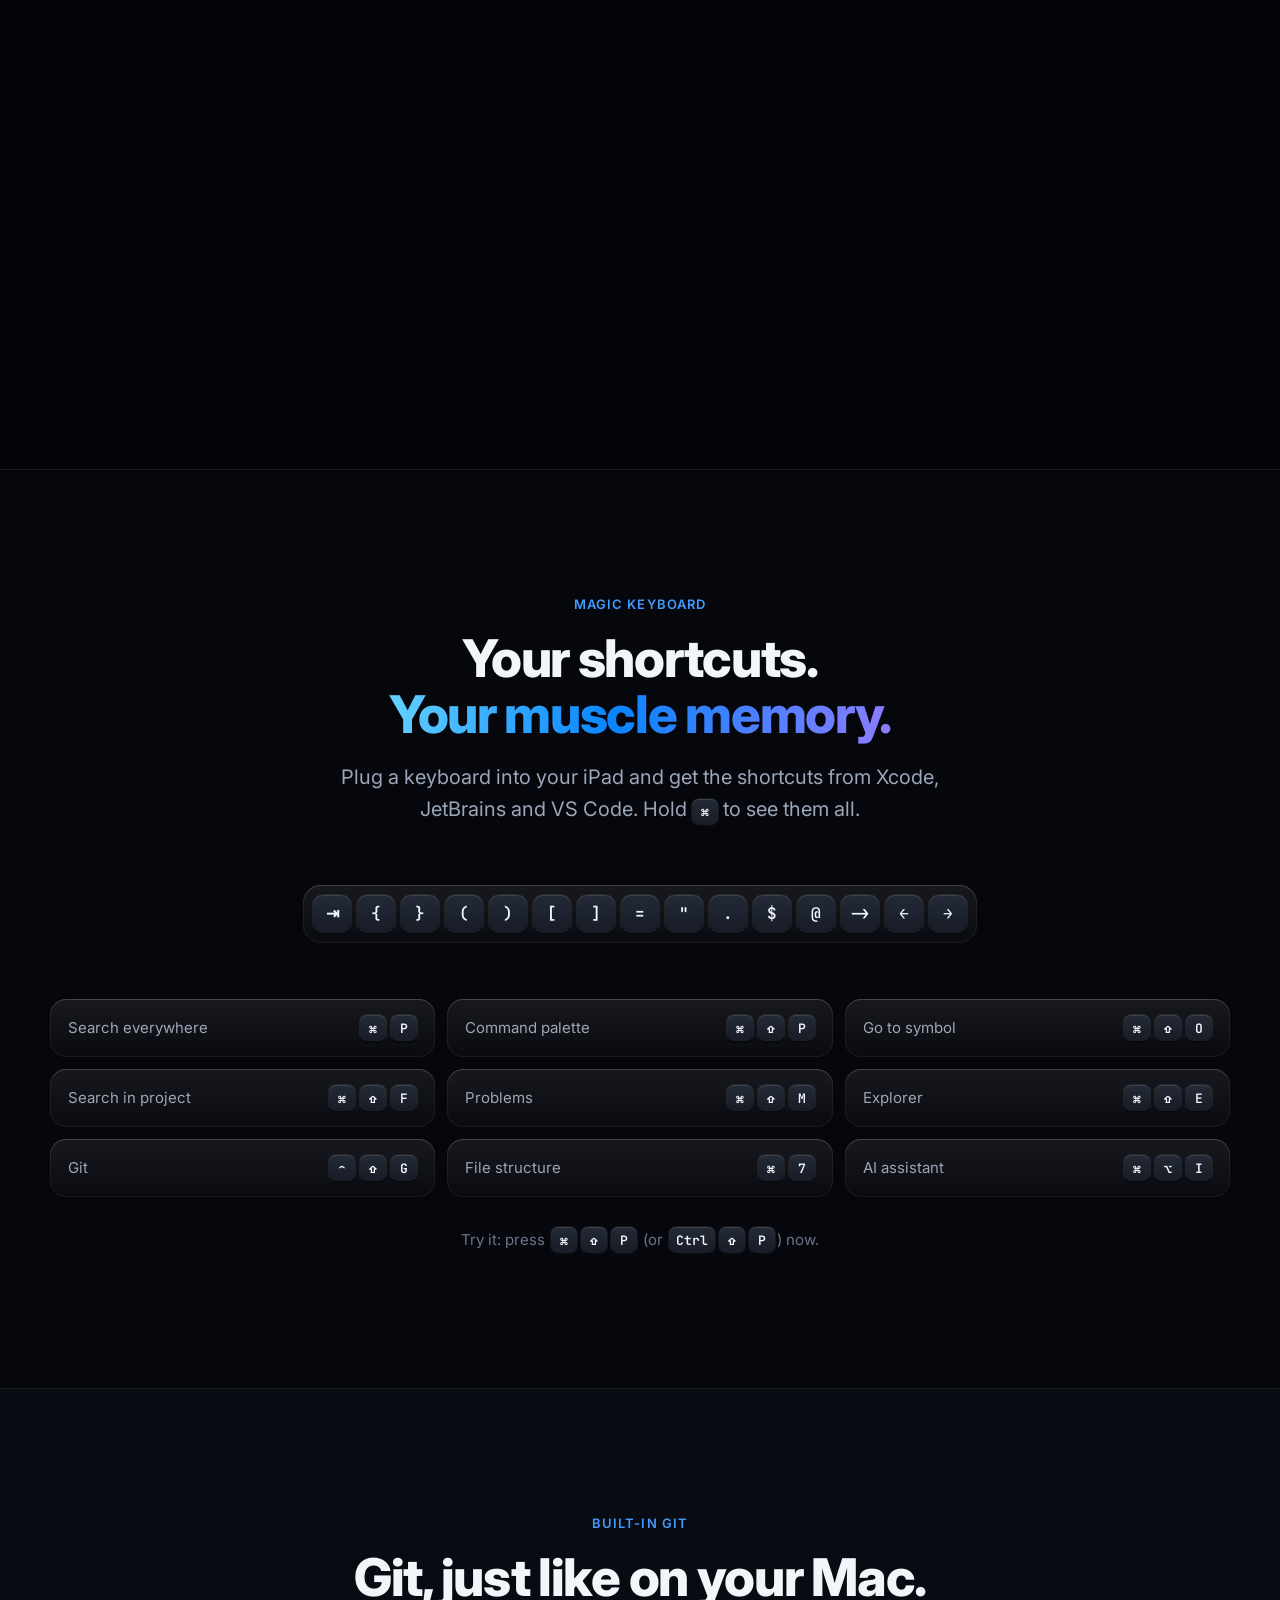
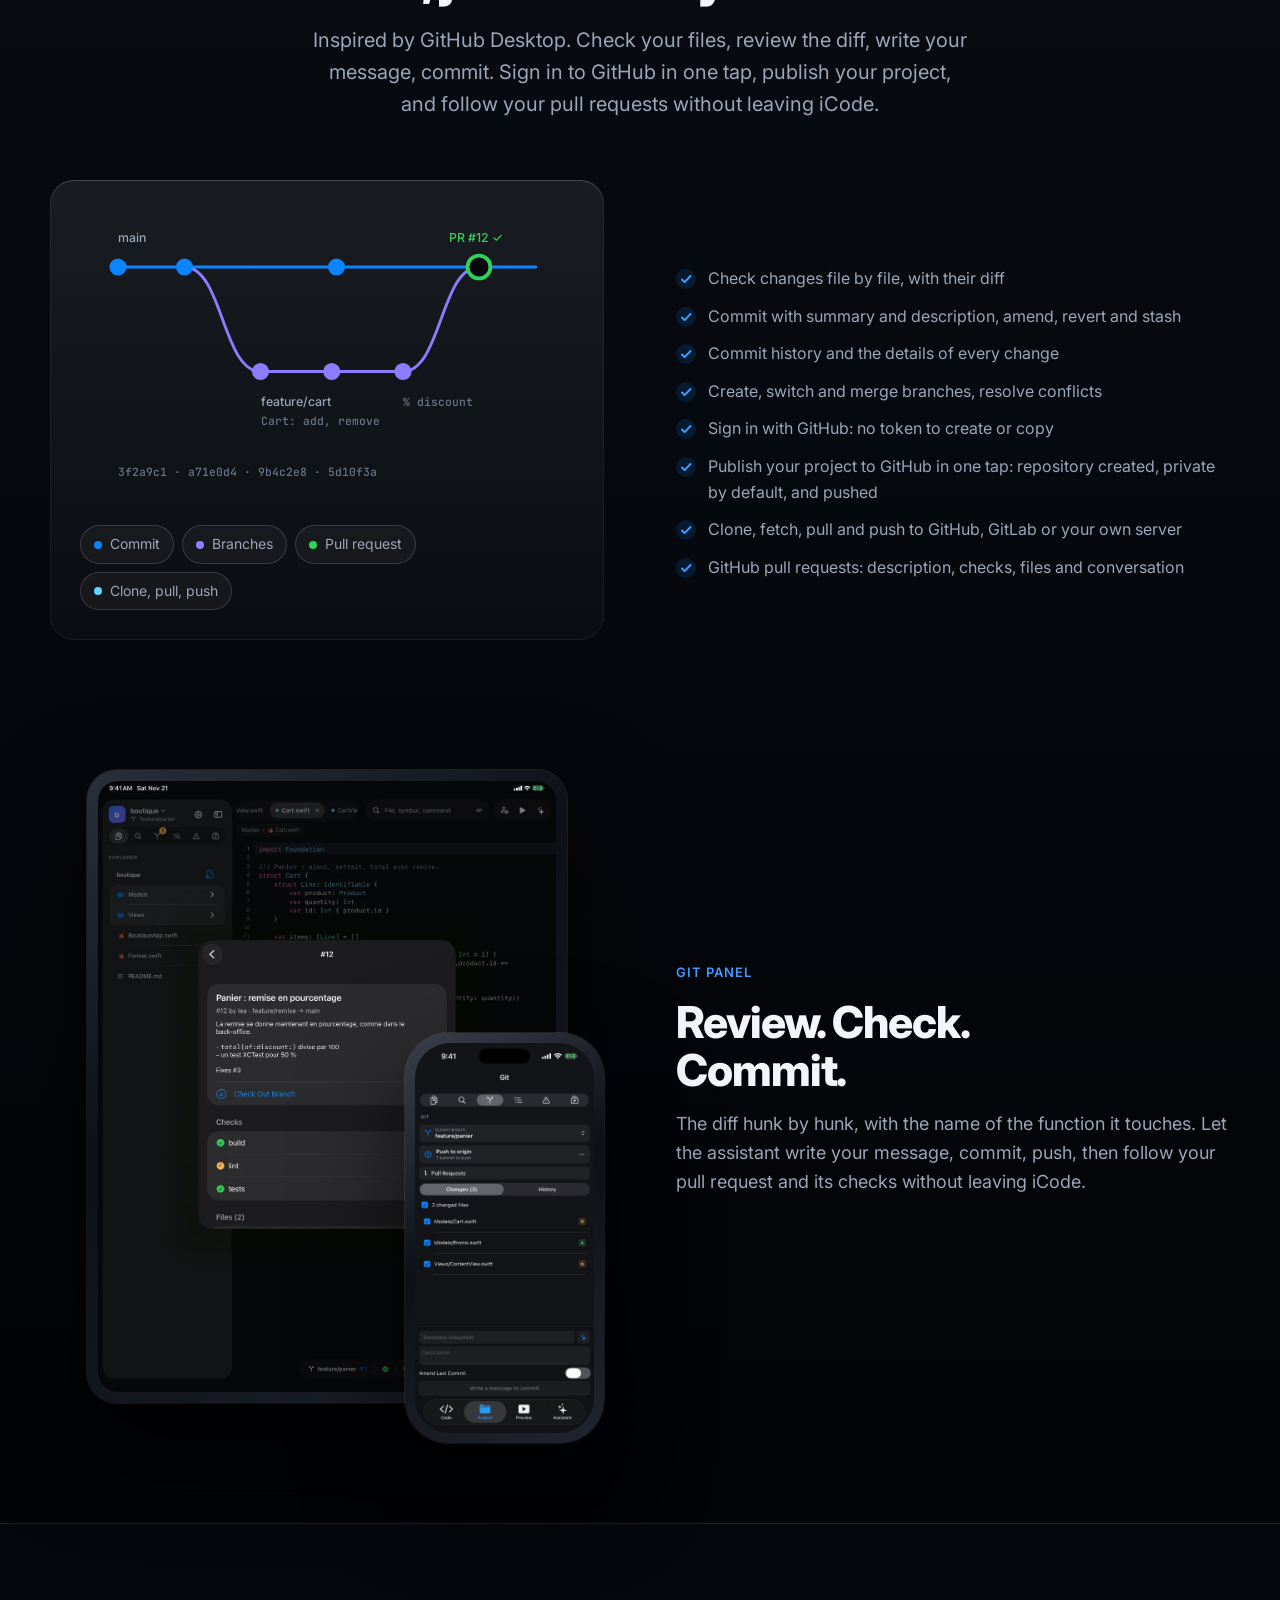
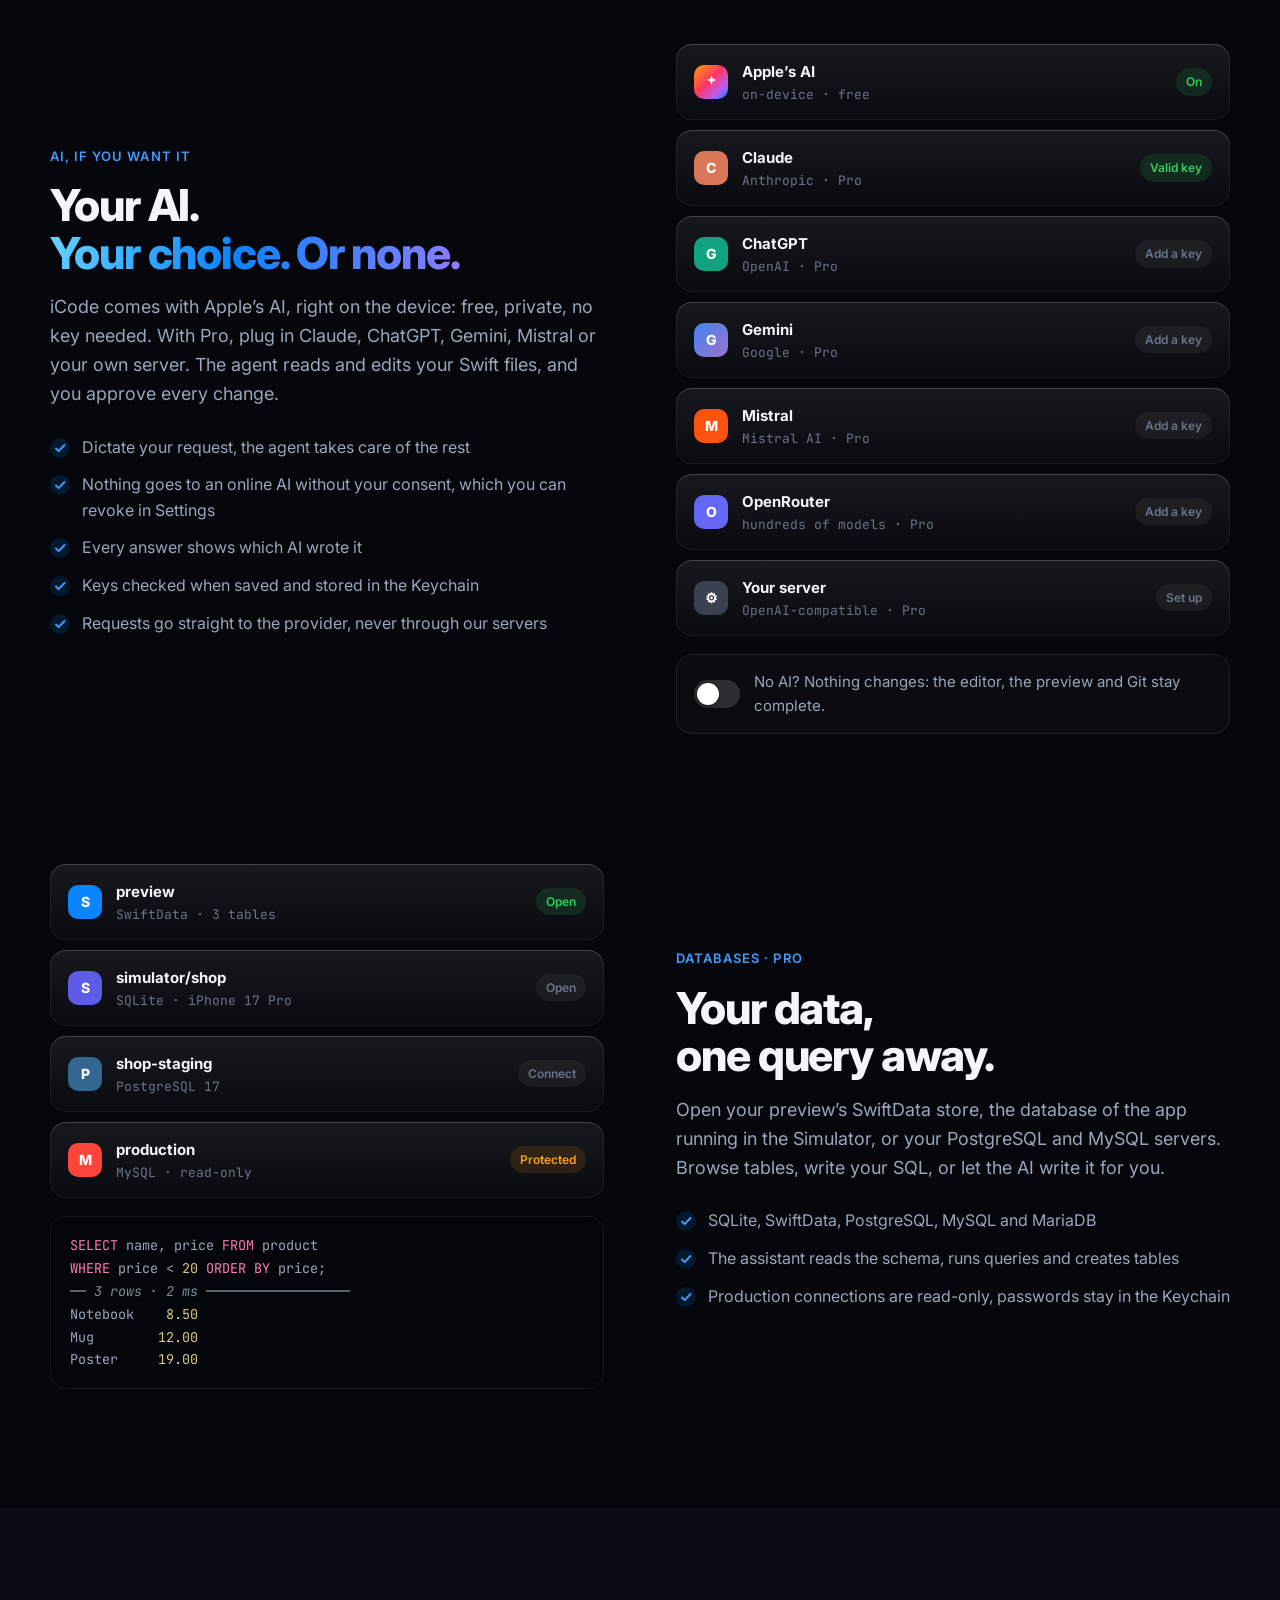
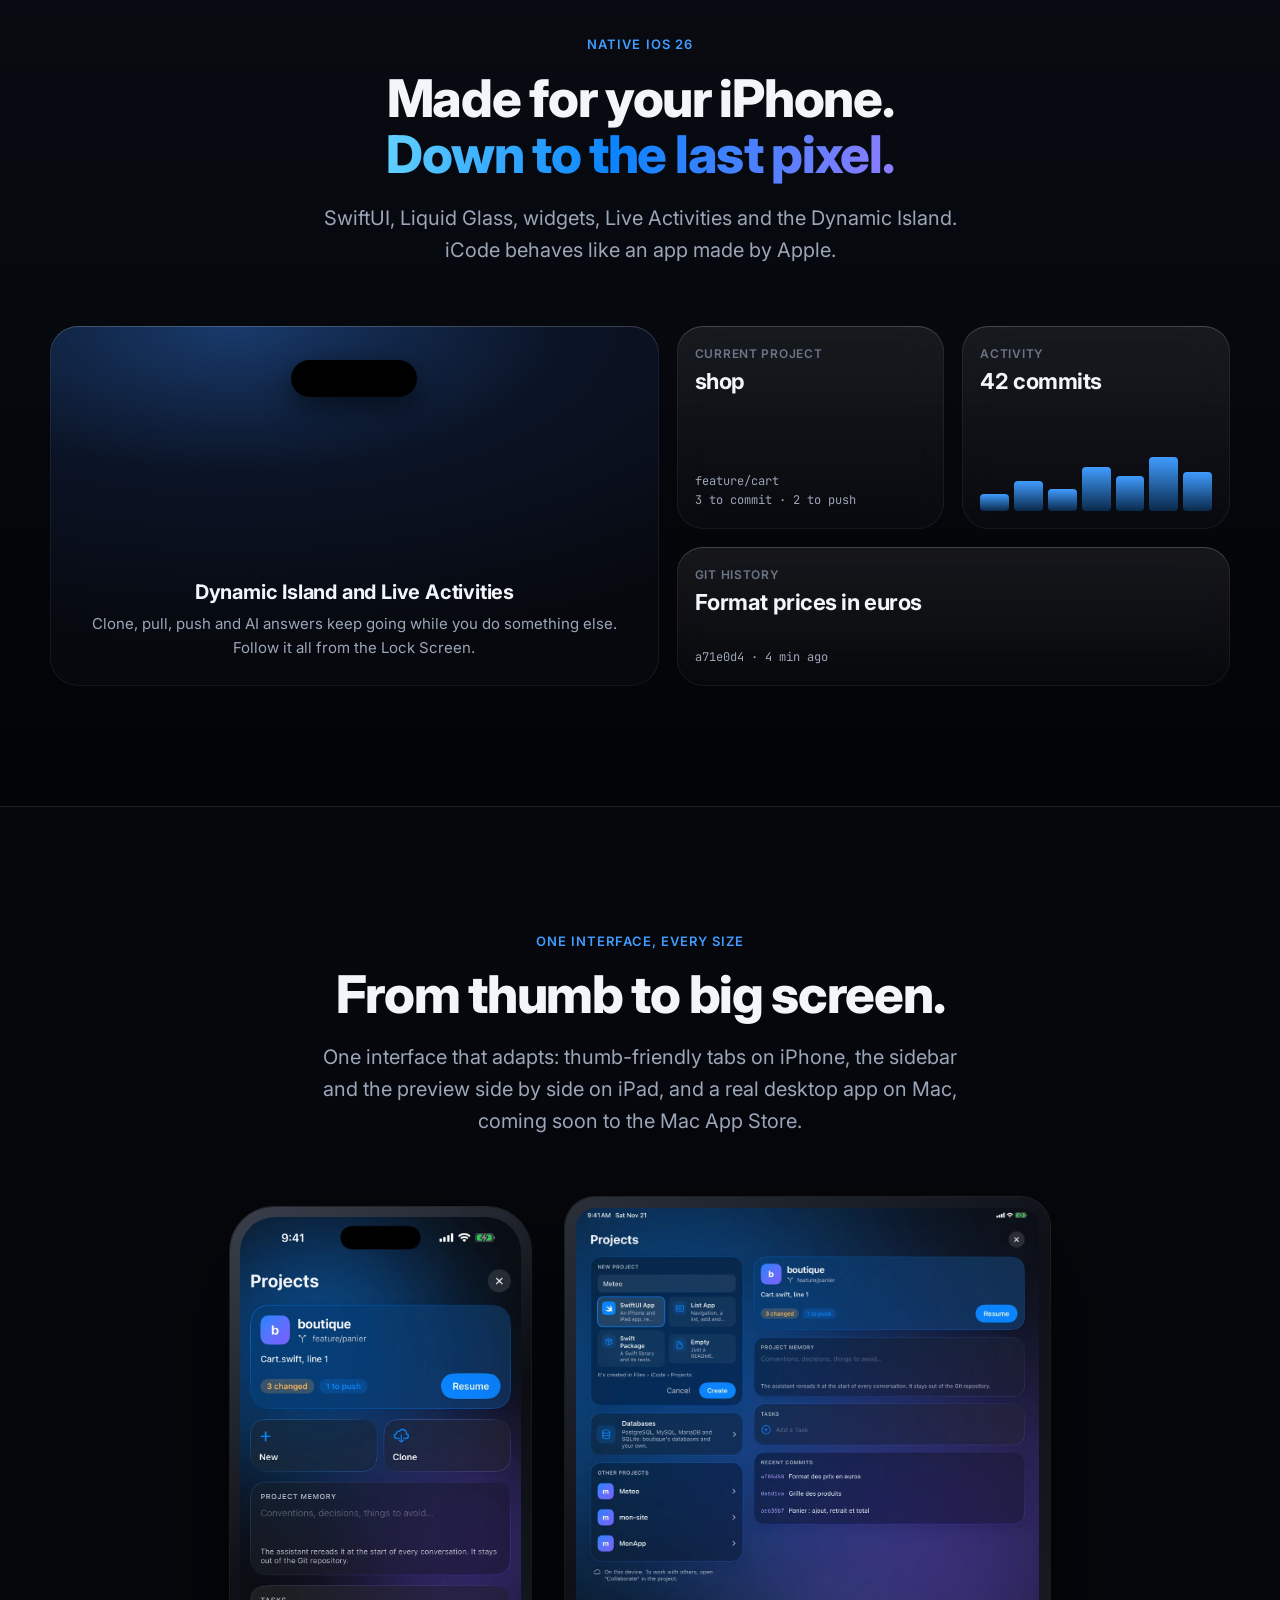
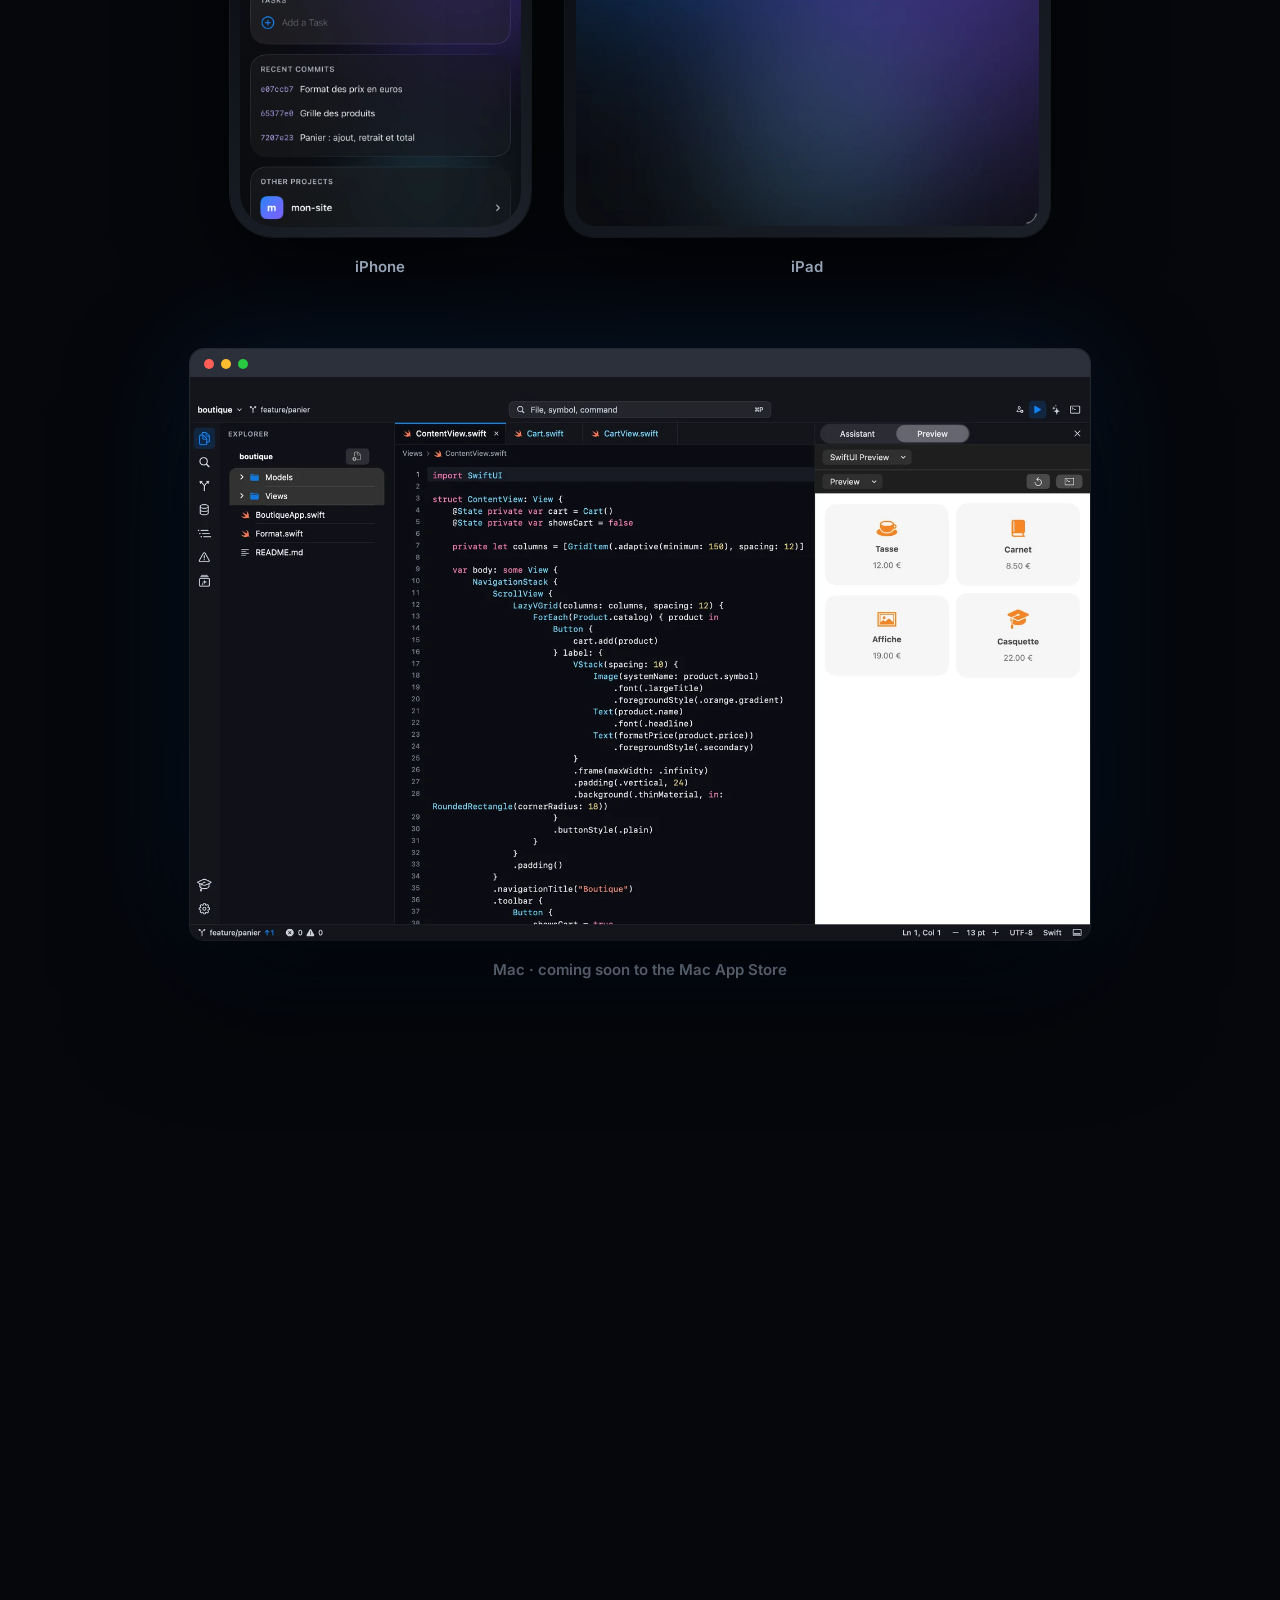
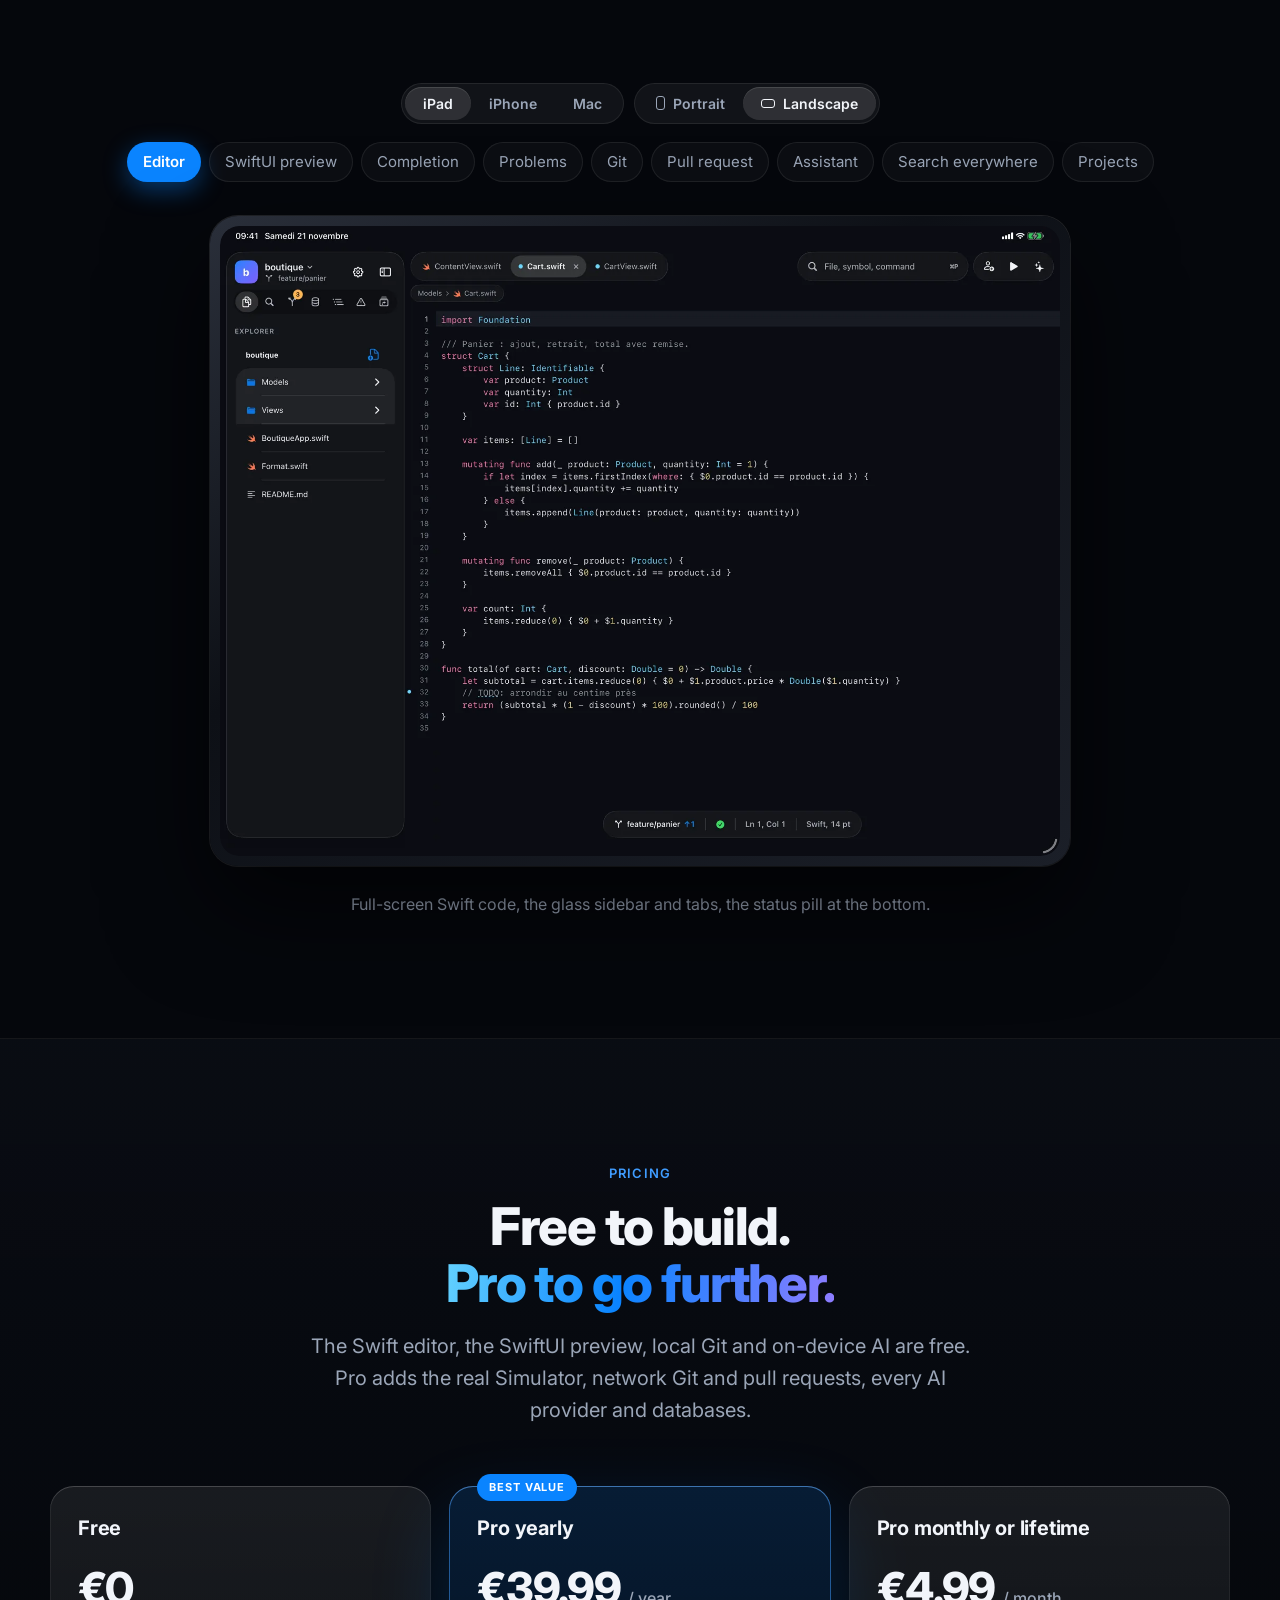
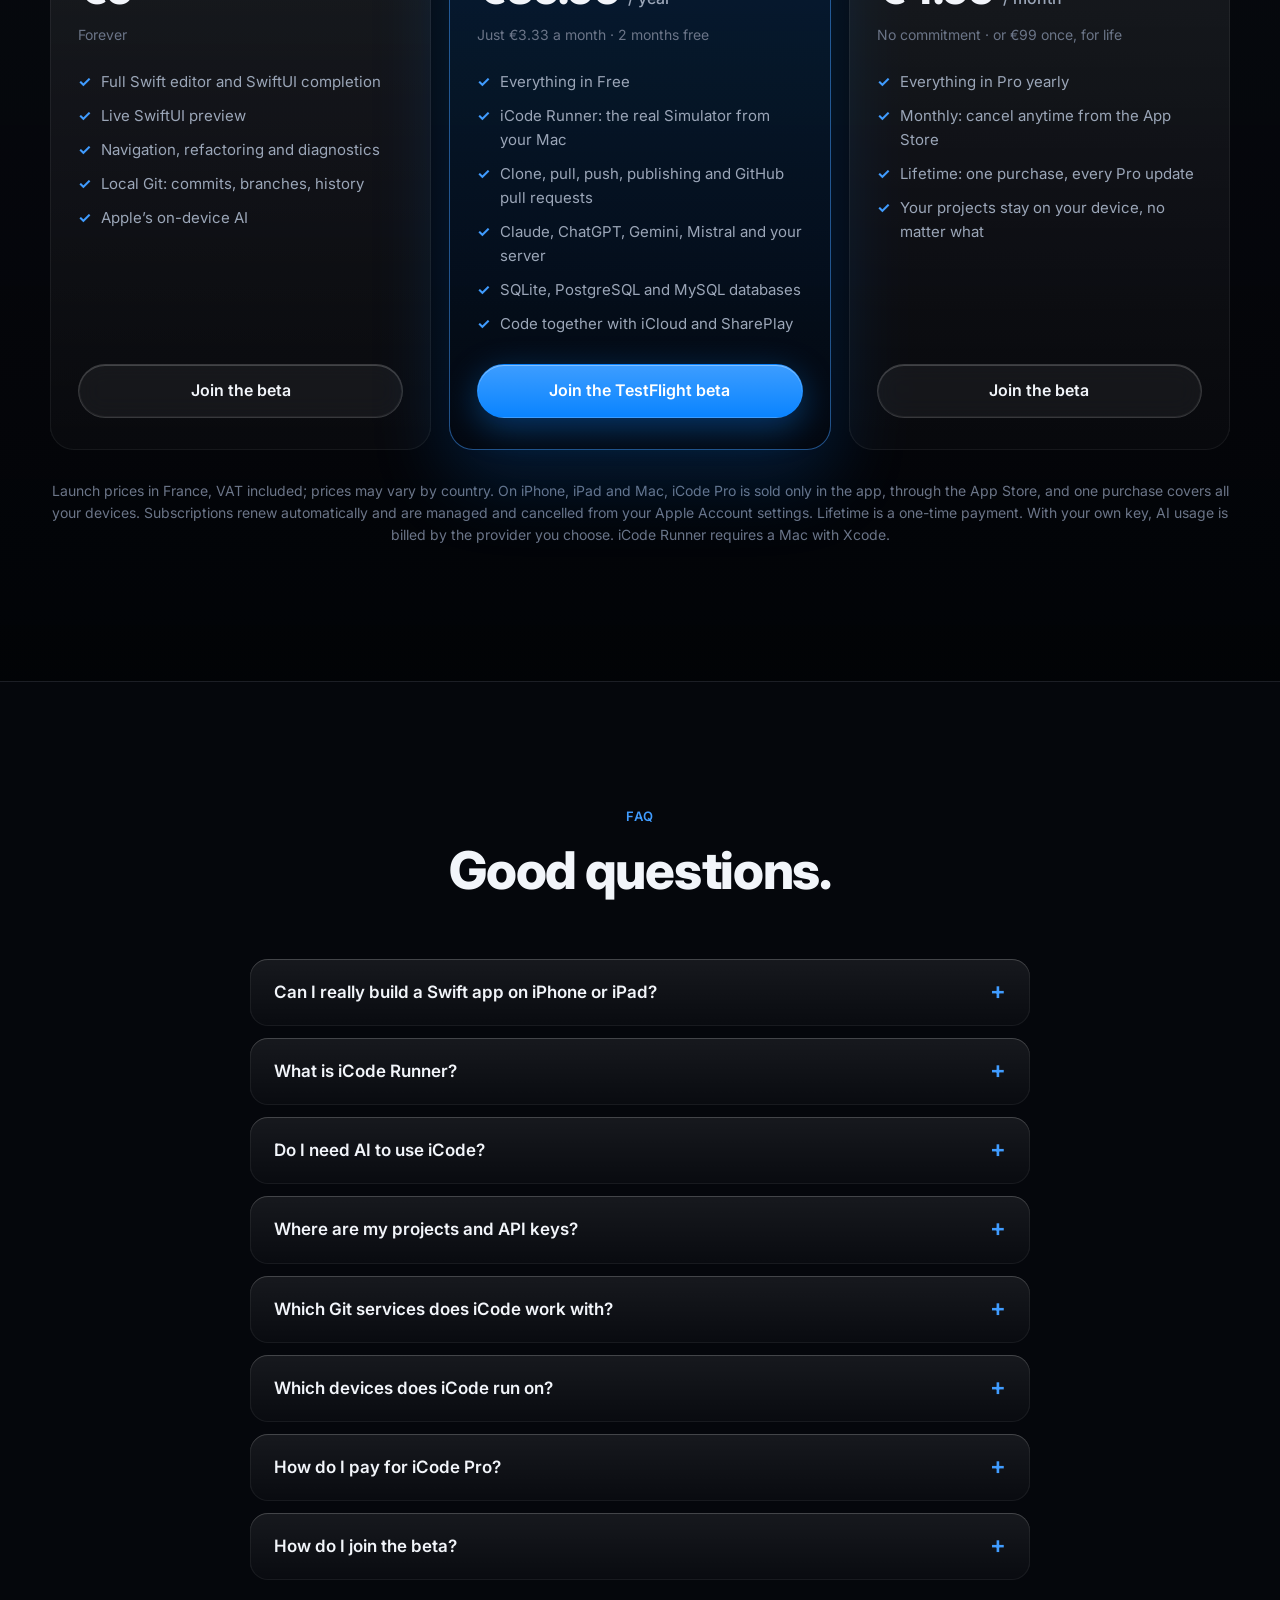
==== commit 7c1af68a: "Site : version des CSS/JS dans les URL pour que les navigateurs prennent la galerie Mac Co-Authored-" ====
--- a/index.html
+++ b/index.html
@@ -20,7 +20,7 @@
   <link rel="preconnect" href="https://fonts.googleapis.com">
   <link rel="preconnect" href="https://fonts.gstatic.com" crossorigin>
   <link rel="stylesheet" href="https://fonts.googleapis.com/css2?family=Inter:wght@400;500;600;700;800&family=JetBrains+Mono:wght@400;600;700&display=swap">
-  <link rel="stylesheet" href="assets/style.css">
+  <link rel="stylesheet" href="assets/style.css?v=20261125">
   <script>
     document.documentElement.classList.add('js');
     // Visiteur sans français dans ses langues : version anglaise, sauf choix explicite.
@@ -587,7 +587,7 @@
     ]
   };
 </script>
-<script src="assets/site.js" defer></script>
-<script src="assets/demo.js" defer></script>
+<script src="assets/site.js?v=20261125" defer></script>
+<script src="assets/demo.js?v=20261125" defer></script>
 </body>
 </html>
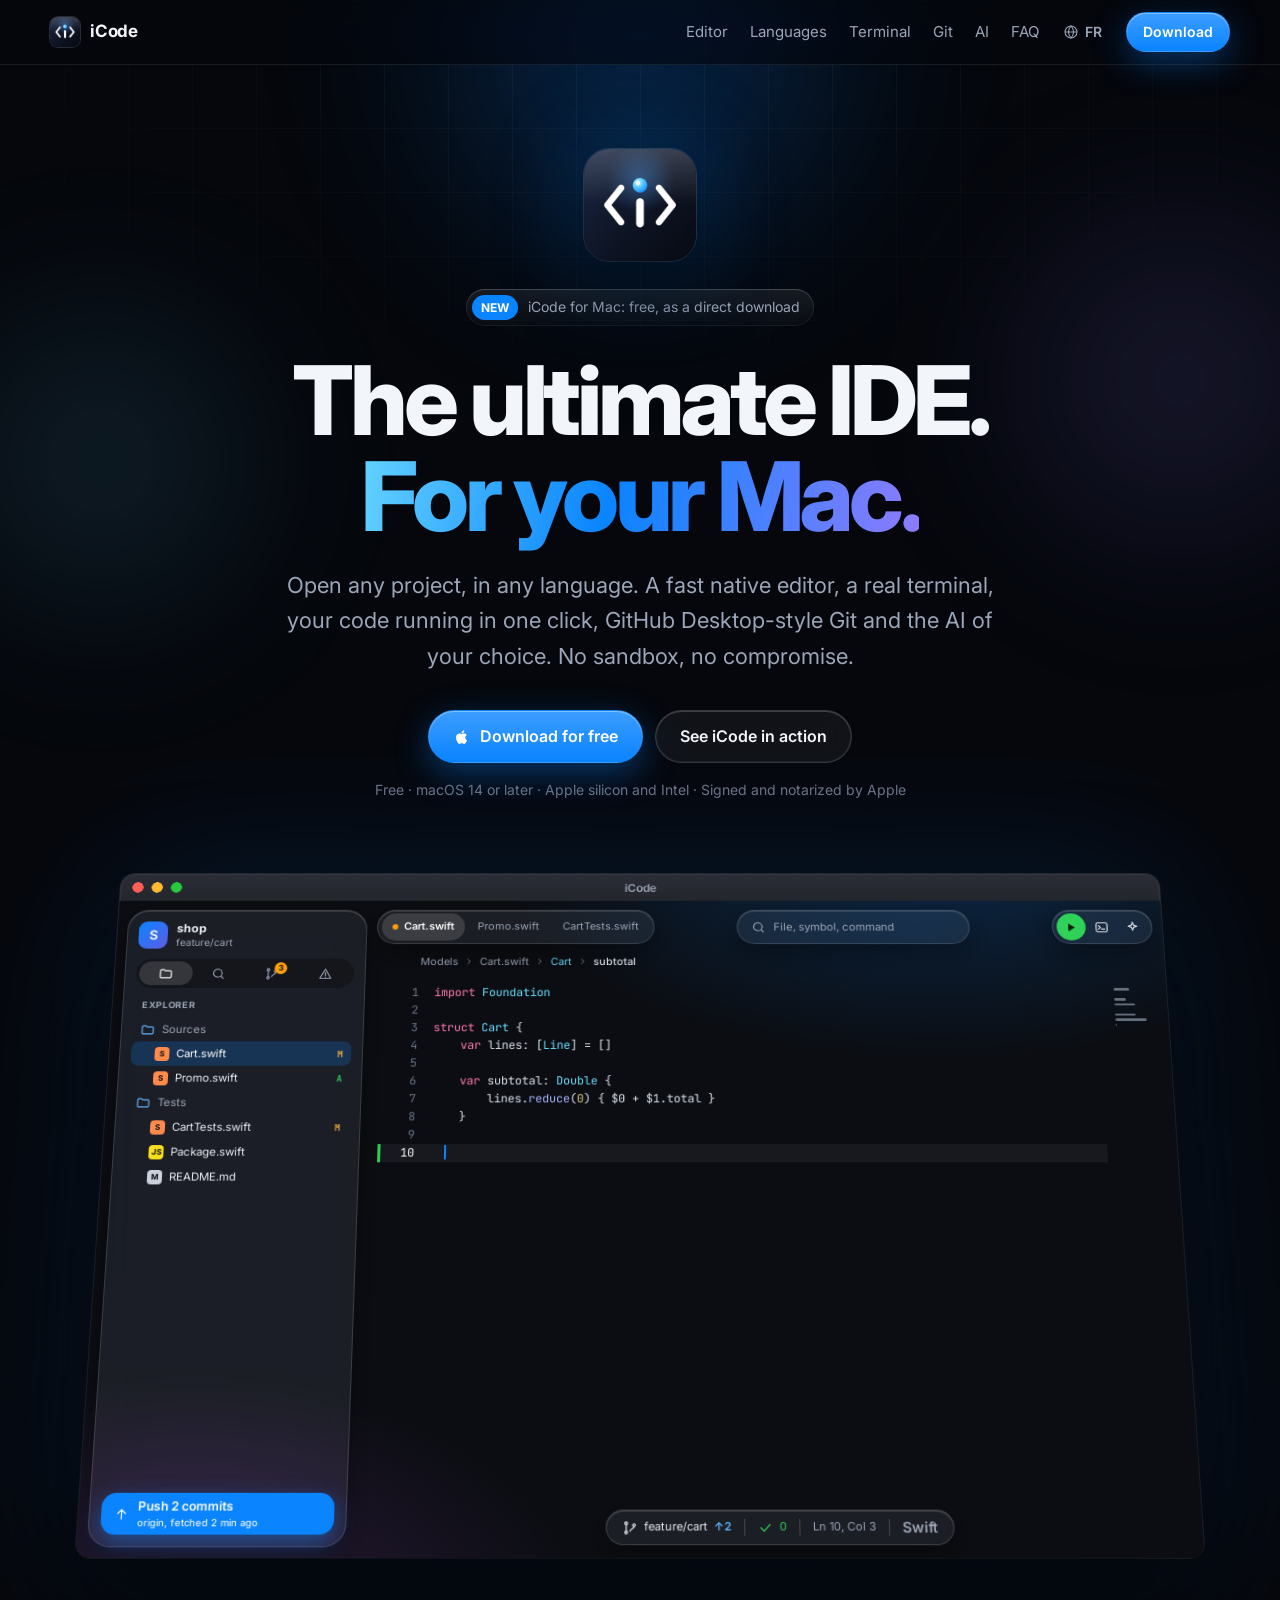
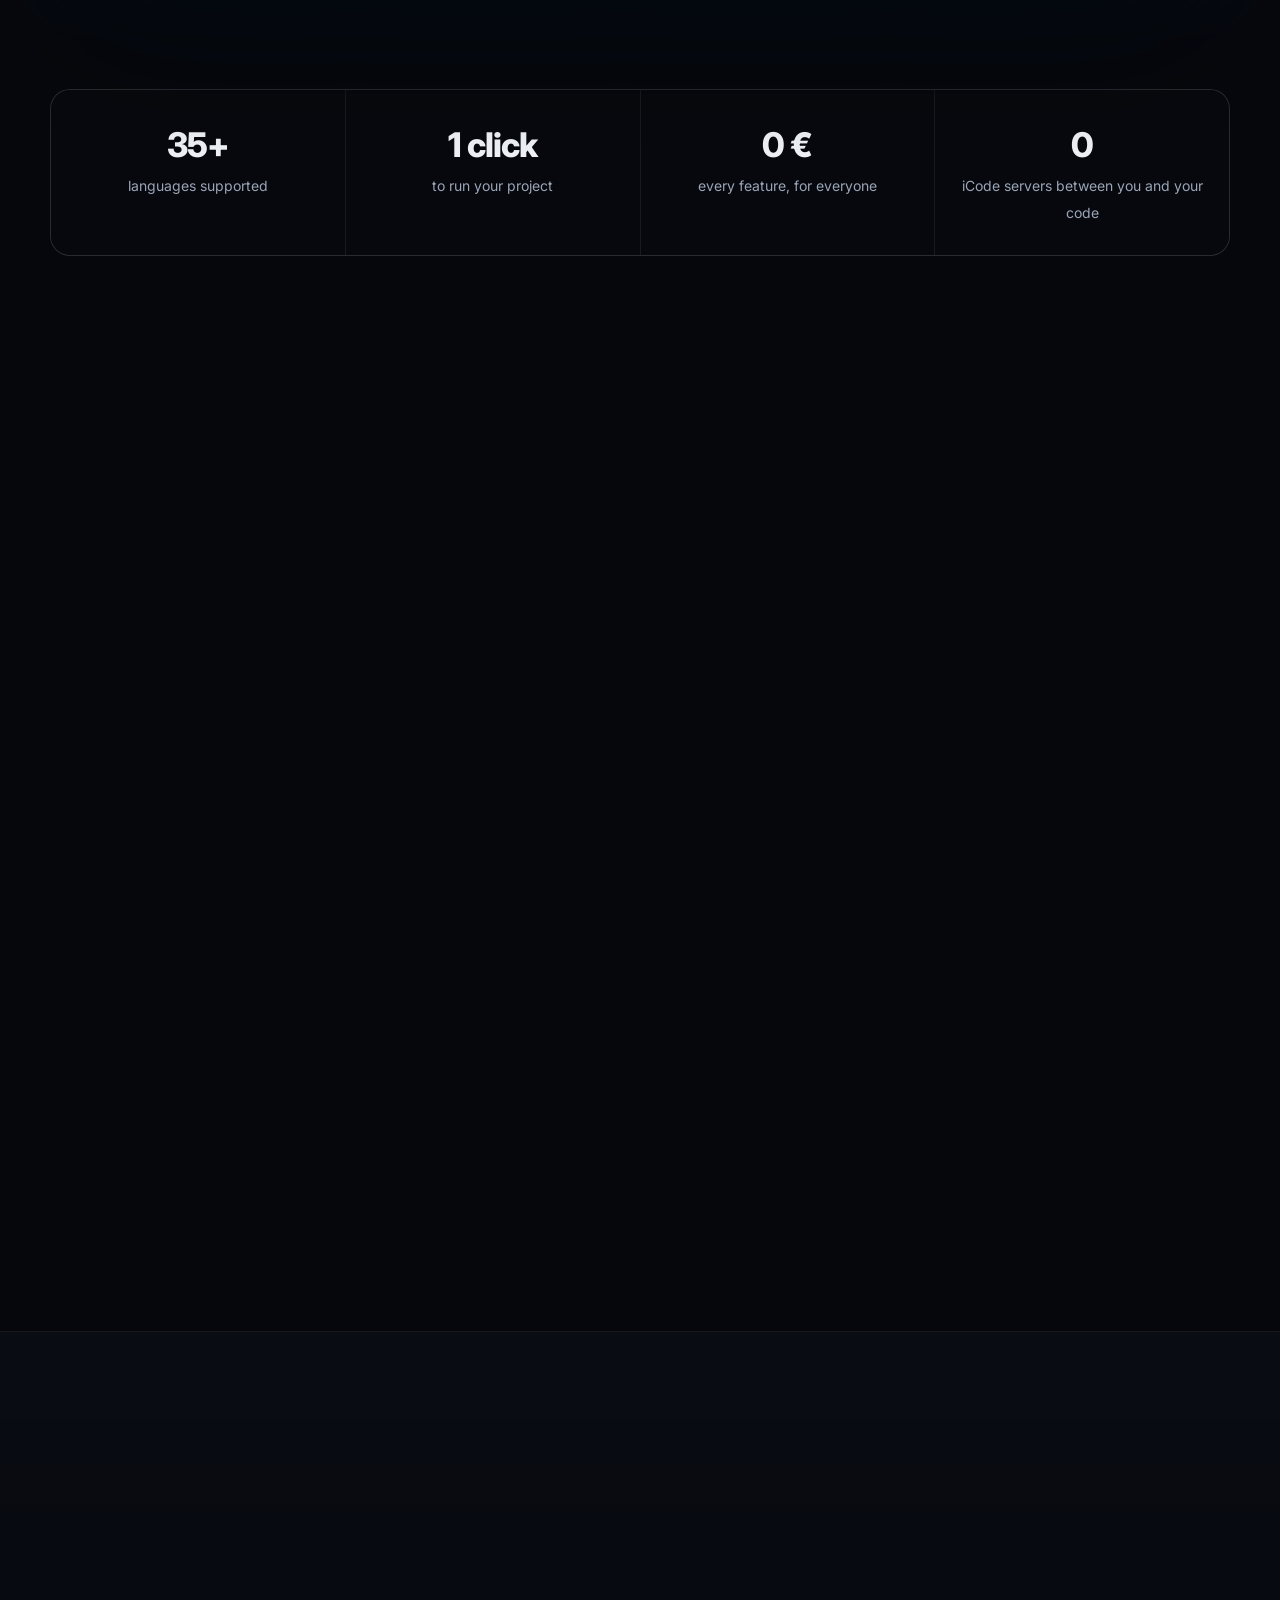
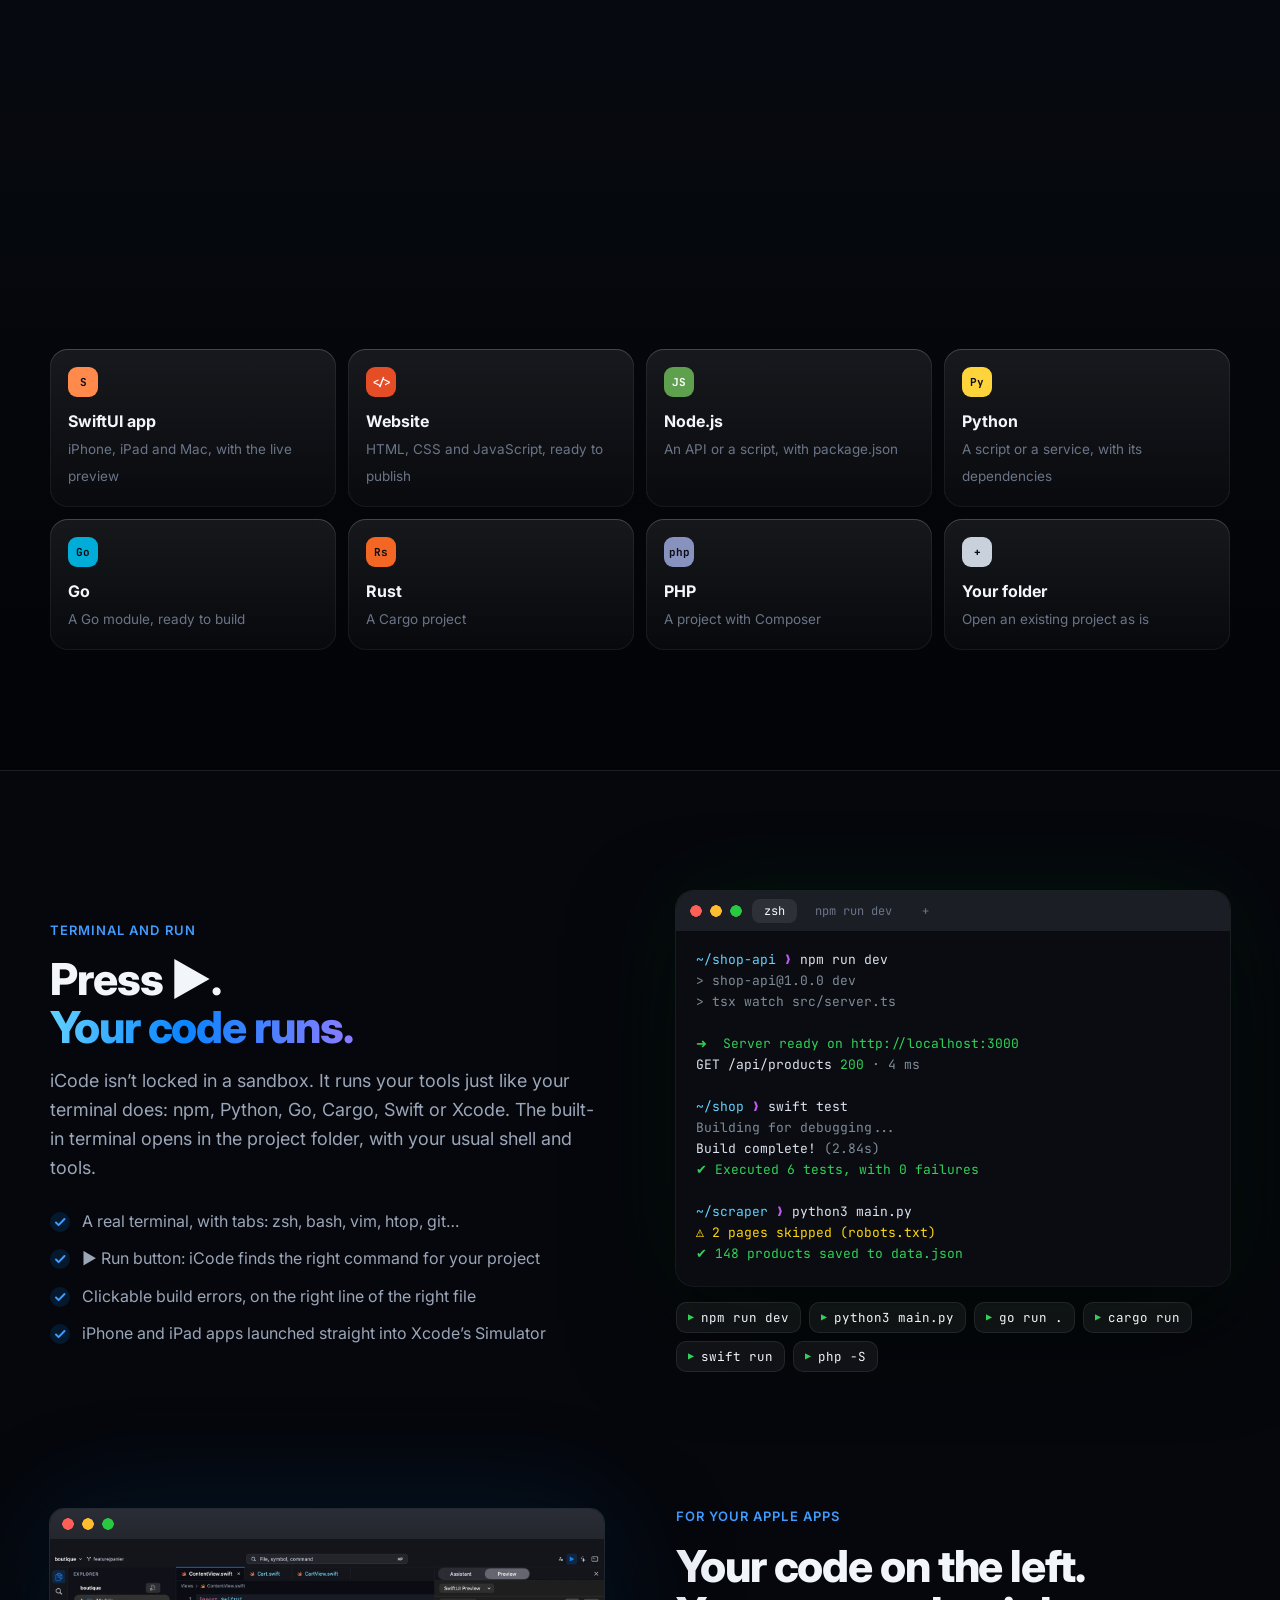
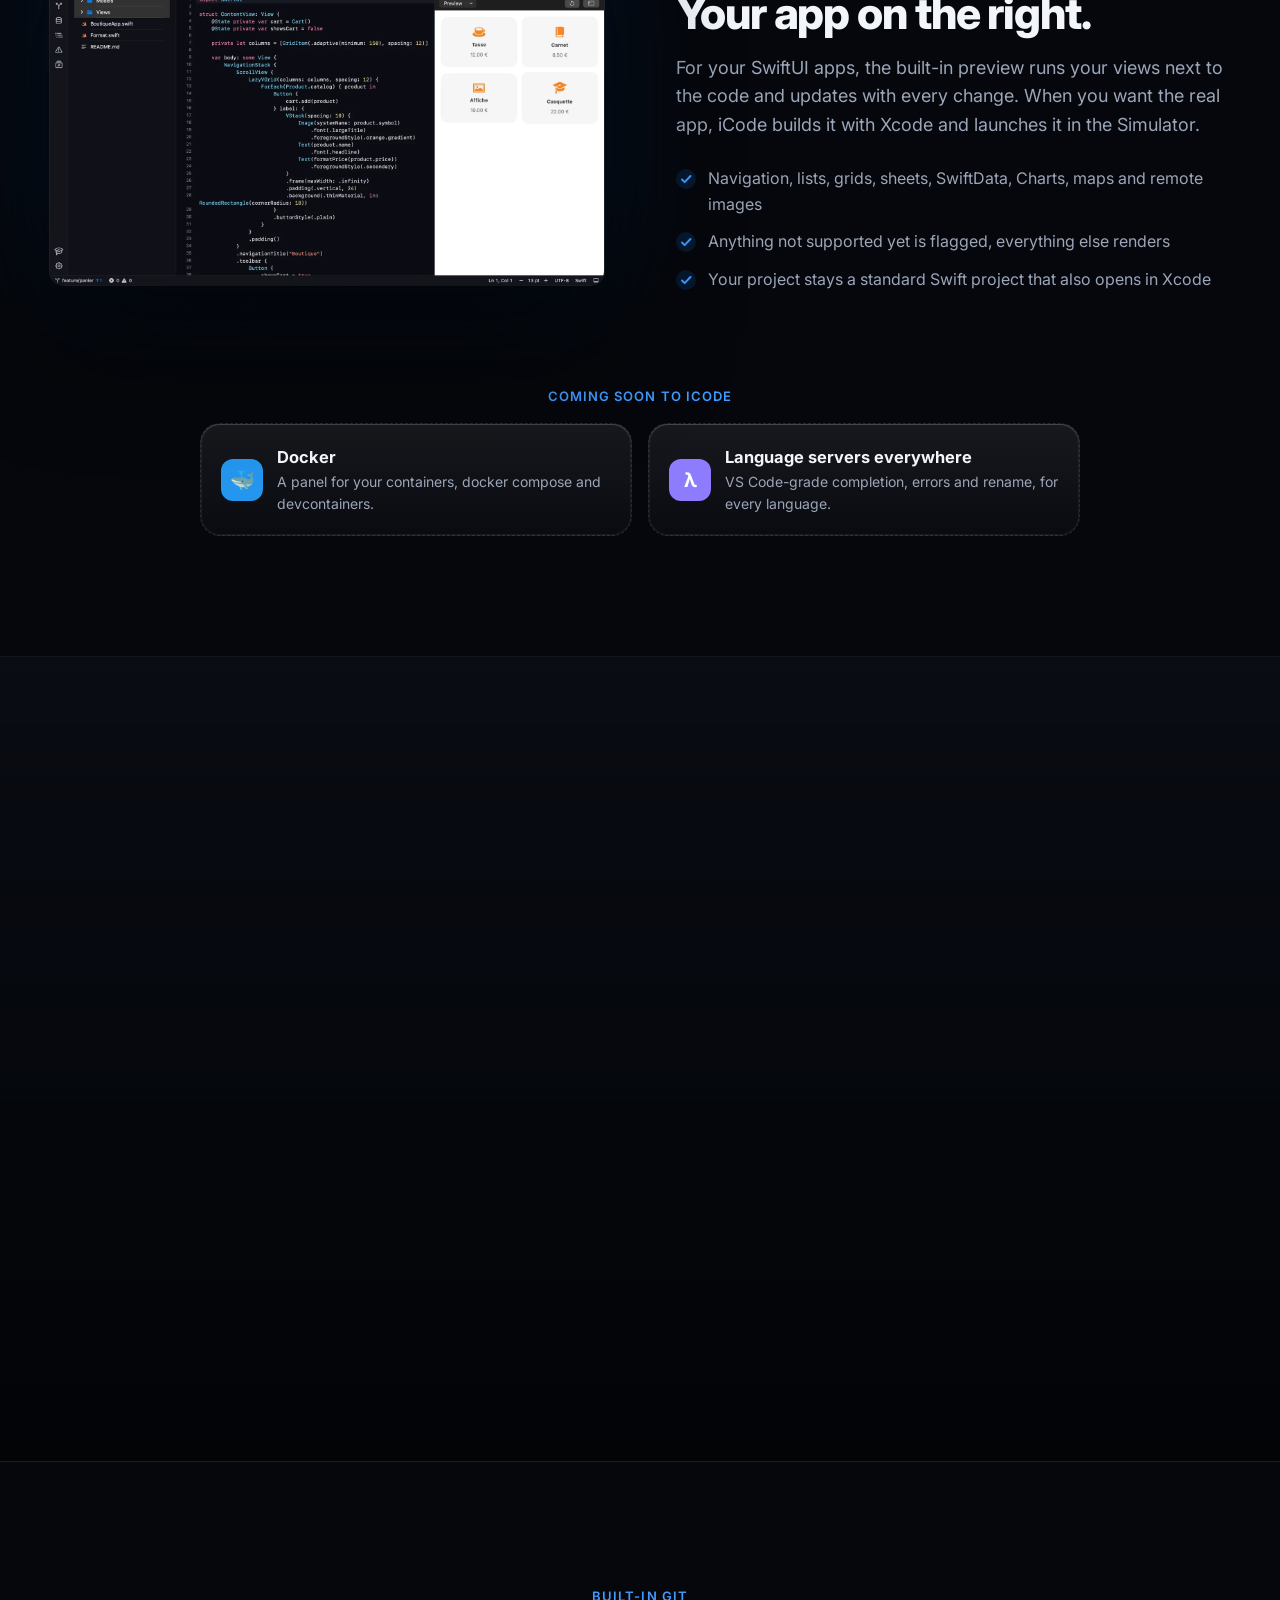
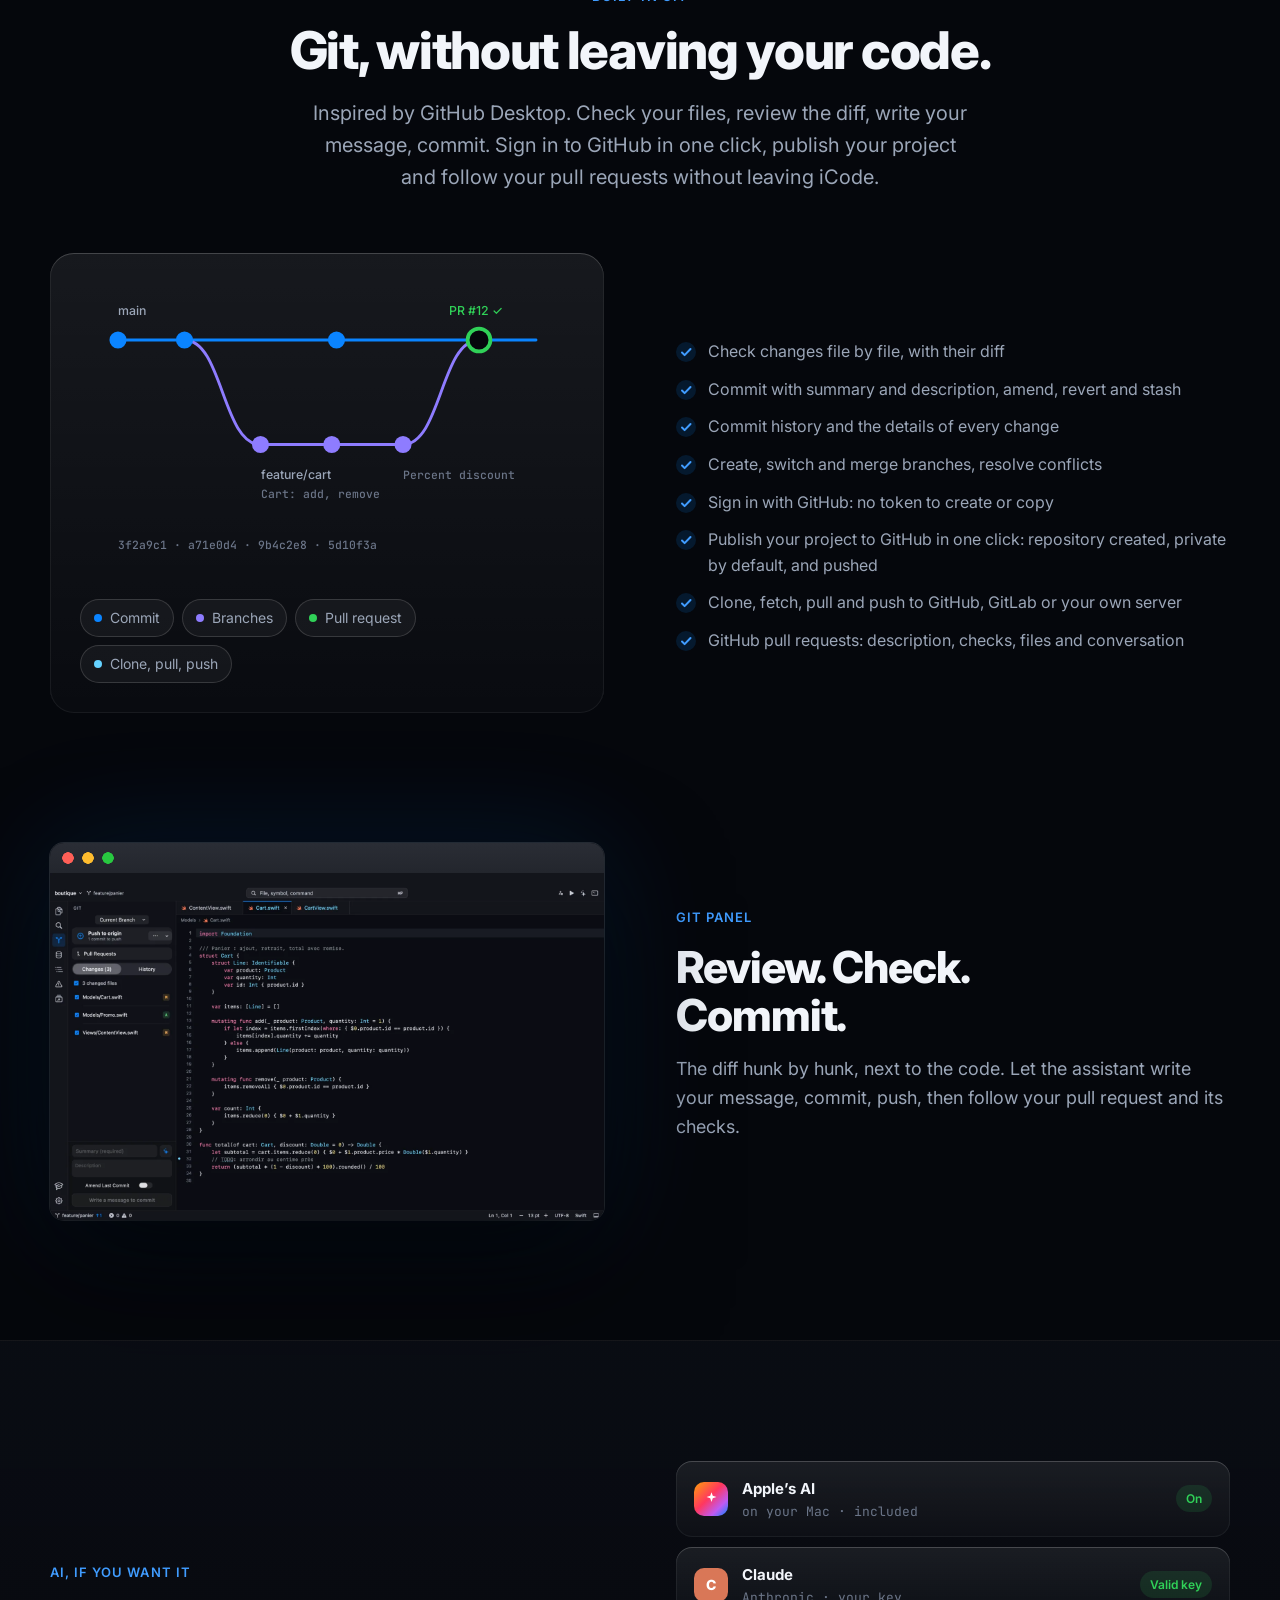
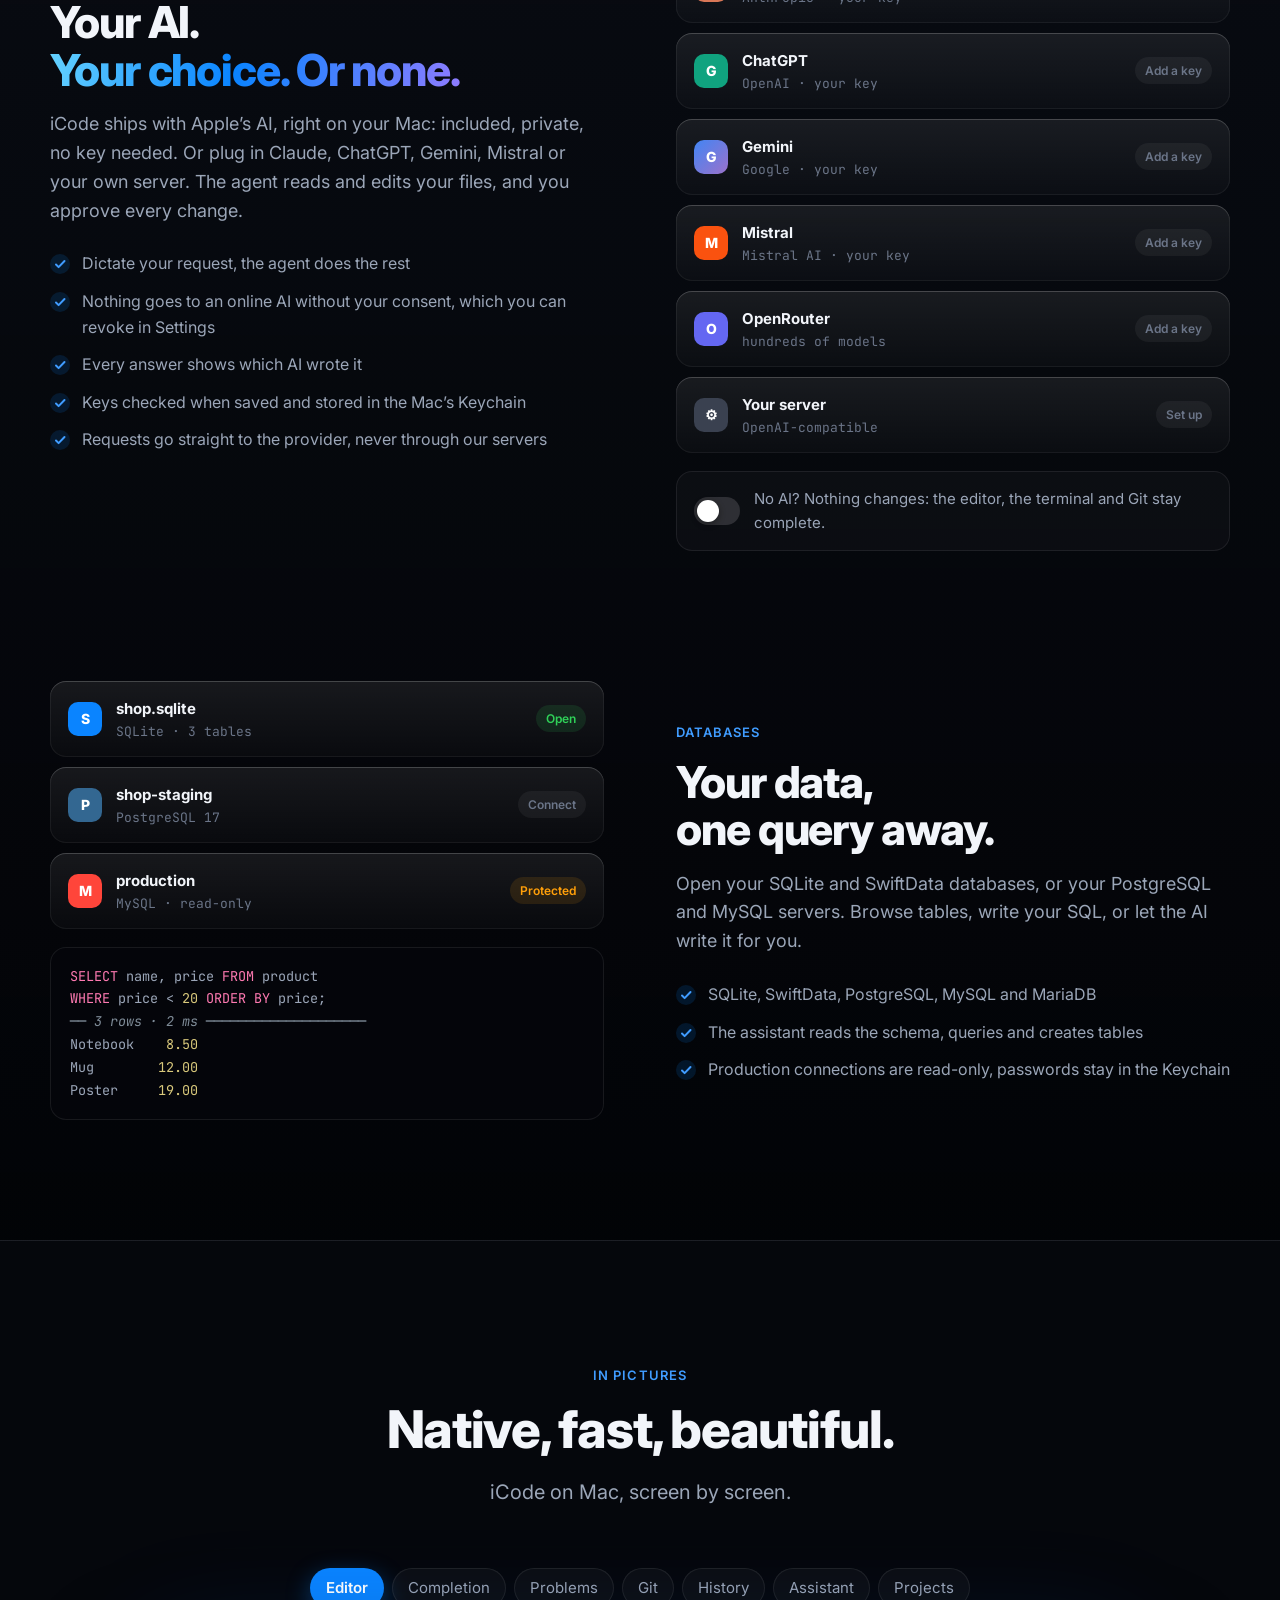
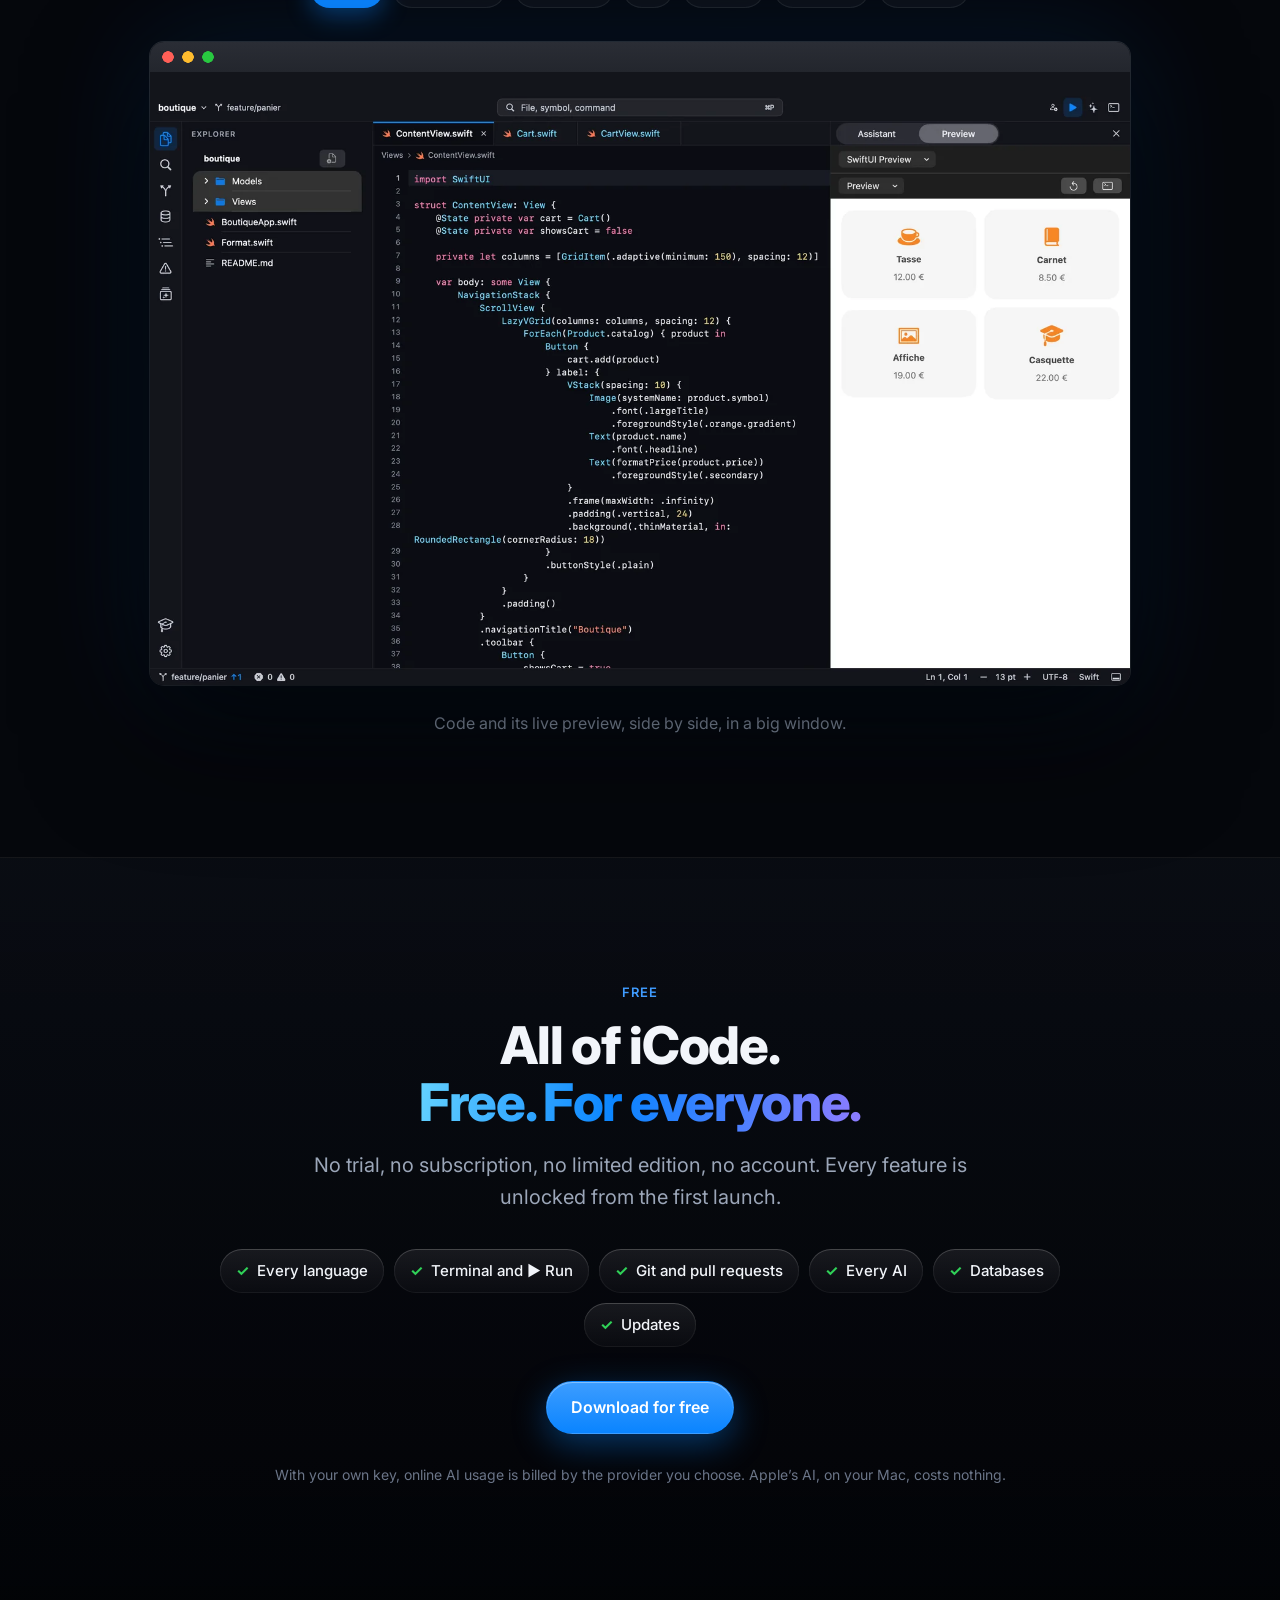
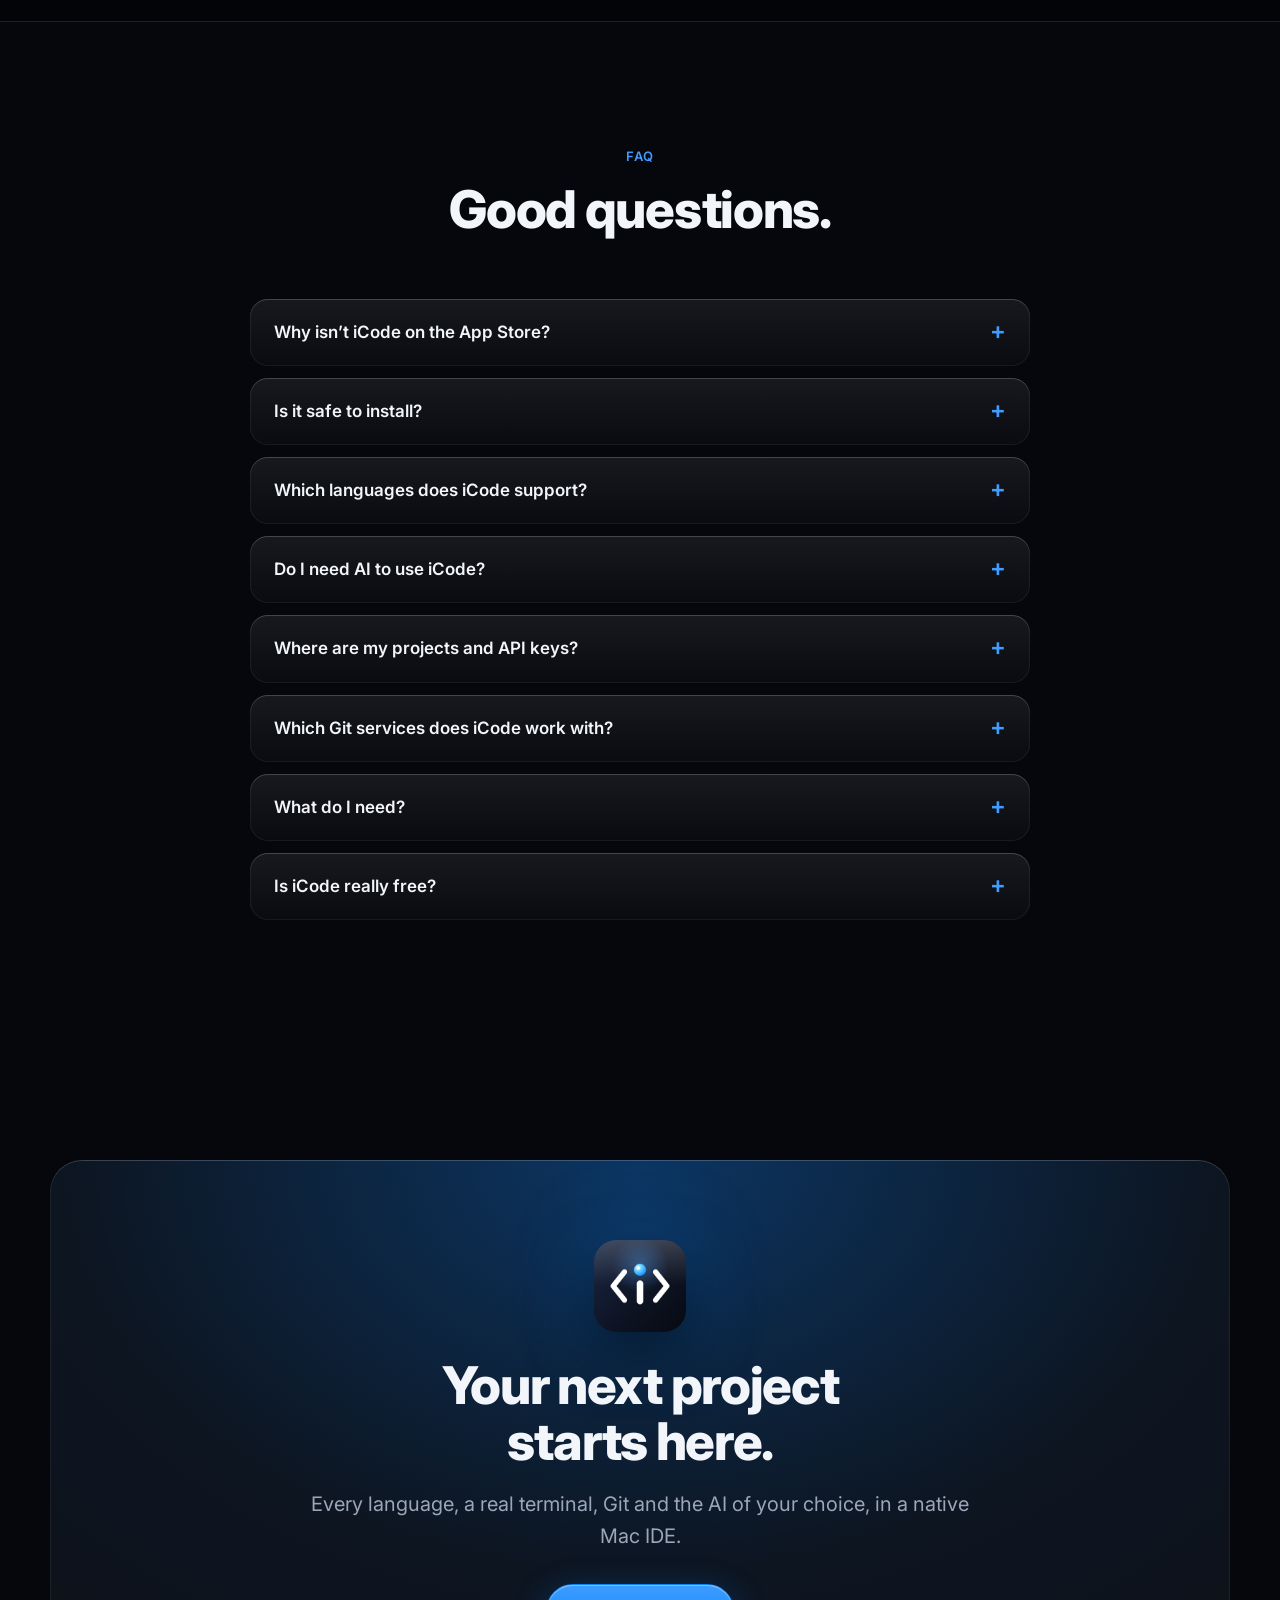
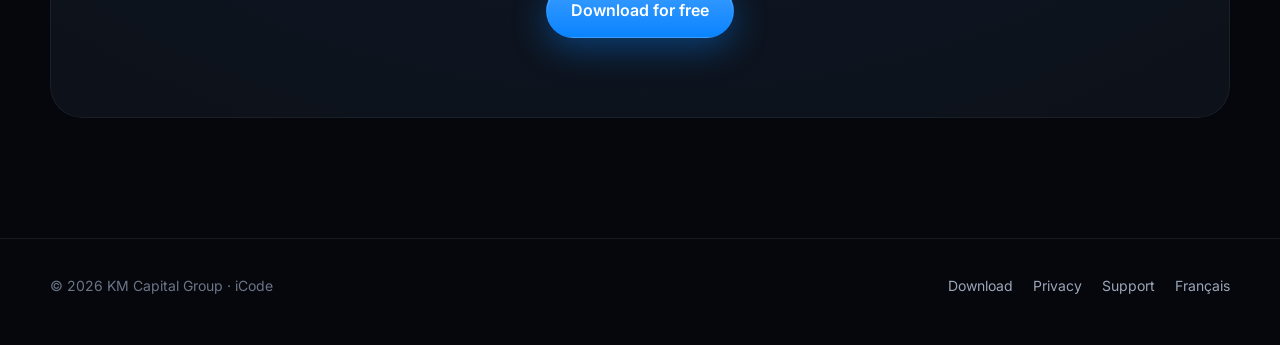
==== commit 9cf7176b: "Site : iCode devient l'IDE gratuit pour Mac en téléchargement direct Accueil FR/EN réécrit (tous les" ====
--- a/index.html
+++ b/index.html
@@ -3,15 +3,15 @@
 <head>
   <meta charset="utf-8">
   <meta name="viewport" content="width=device-width, initial-scale=1">
-  <title>iCode — Crée tes apps. Partout.</title>
-  <meta name="description" content="iCode est un vrai environnement de développement Swift pour iPhone, iPad et Mac : écris ton app en SwiftUI, vois-la en direct, lance-la dans le vrai simulateur avec iCode Runner et versionne-la avec Git. L’IA est en option.">
+  <title>iCode — L’IDE ultime pour ton Mac</title>
+  <meta name="description" content="iCode est un environnement de développement natif pour macOS : tous les langages, terminal intégré, exécution en un clic, Git façon GitHub Desktop et l’IA de ton choix. Gratuit, en téléchargement direct, signé et notarisé par Apple.">
   <meta name="theme-color" content="#05070C">
   <link rel="icon" type="image/png" href="assets/favicon.png">
   <link rel="apple-touch-icon" href="assets/icone.png">
   <meta property="og:type" content="website">
-  <meta property="og:title" content="iCode — Crée tes apps. Partout.">
-  <meta property="og:description" content="Swift et SwiftUI, aperçu en direct, vrai simulateur et Git, sur iPhone, iPad et Mac. L’IA si tu veux.">
-  <meta property="og:image" content="https://kmcapitalgroup.github.io/icode-site/assets/partage.jpg?v=2">
+  <meta property="og:title" content="iCode — L’IDE ultime pour ton Mac">
+  <meta property="og:description" content="Tous les langages, terminal intégré, exécution en un clic, Git et l’IA de ton choix. Natif macOS, gratuit, en téléchargement direct.">
+  <meta property="og:image" content="https://kmcapitalgroup.github.io/icode-site/assets/partage.jpg?v=3">
   <meta property="og:locale" content="fr_FR">
   <meta name="twitter:card" content="summary_large_image">
   <link rel="alternate" hreflang="fr" href="https://kmcapitalgroup.github.io/icode-site/">
@@ -20,7 +20,7 @@
   <link rel="preconnect" href="https://fonts.googleapis.com">
   <link rel="preconnect" href="https://fonts.gstatic.com" crossorigin>
   <link rel="stylesheet" href="https://fonts.googleapis.com/css2?family=Inter:wght@400;500;600;700;800&family=JetBrains+Mono:wght@400;600;700&display=swap">
-  <link rel="stylesheet" href="assets/style.css?v=20261125">
+  <link rel="stylesheet" href="assets/style.css?v=20261127">
   <script>
     document.documentElement.classList.add('js');
     // Visiteur sans français dans ses langues : version anglaise, sauf choix explicite.
@@ -37,15 +37,14 @@
     <a class="brand" href="#top"><img src="assets/icone.png" alt="" width="30" height="30">iCode</a>
     <nav class="nav-links" aria-label="Sections">
       <a href="#ide">L’éditeur</a>
+      <a href="#langages">Langages</a>
+      <a href="#terminal">Terminal</a>
       <a href="#git">Git</a>
       <a href="#ia">IA</a>
-      <a href="#ios">iOS 26</a>
-      <a href="#tarifs">Tarifs</a>
-      <a href="#mac">Mac</a>
       <a href="#faq">FAQ</a>
     </nav>
     <a class="lang" onclick="try{localStorage.setItem('icode-lang','en')}catch(e){}" href="en/" hreflang="en" lang="en" title="English"><svg viewBox="0 0 24 24" aria-hidden="true"><circle cx="12" cy="12" r="9"/><path d="M3 12h18M12 3c2.5 2.7 3.8 5.7 3.8 9s-1.3 6.3-3.8 9c-2.5-2.7-3.8-5.7-3.8-9s1.3-6.3 3.8-9z"/></svg>EN</a>
-    <a class="btn btn-primary btn-sm" href="#tarifs">Rejoindre la bêta</a>
+    <a class="btn btn-primary btn-sm" href="mac/">Télécharger</a>
   </div>
 </header>
 
@@ -55,33 +54,33 @@
   <section class="hero">
     <div class="wrap">
       <img class="hero-icon" src="assets/icone.png" alt="Icône d’iCode" width="112" height="112">
-      <div><span class="pill"><b>NOUVEAU</b>Connexion GitHub et publication de ton projet en un tap</span></div>
-      <h1>Crée tes apps.<br><span class="gradient-text">Partout.</span></h1>
-      <p class="lead">Le vrai environnement de développement Swift pour iPhone, iPad et Mac. Écris ton app en SwiftUI, regarde-la prendre vie à côté du code, lance-la dans le vrai simulateur et versionne-la avec Git. L’IA est en option : celle de ton appareil, gratuite, ou celle de ton choix.</p>
+      <div><span class="pill"><b>NOUVEAU</b>iCode pour Mac : gratuit, en téléchargement direct</span></div>
+      <h1>L’IDE ultime.<br><span class="gradient-text">Pour ton Mac.</span></h1>
+      <p class="lead">Ouvre n’importe quel projet, dans n’importe quel langage. Un éditeur natif et rapide, un vrai terminal, ton code lancé en un clic, Git façon GitHub Desktop et l’IA de ton choix. Sans bac à sable, sans compromis.</p>
       <div class="hero-cta">
-        <a class="btn btn-primary" href="#tarifs">
+        <a class="btn btn-primary" href="mac/">
           <svg viewBox="0 0 24 24" fill="currentColor" aria-hidden="true"><path d="M16.37 12.68c-.02-2.3 1.88-3.4 1.96-3.46-1.07-1.56-2.73-1.78-3.32-1.8-1.41-.14-2.76.83-3.48.83-.72 0-1.82-.81-3-.79-1.54.02-2.97.9-3.76 2.28-1.6 2.78-.41 6.9 1.15 9.16.76 1.1 1.67 2.34 2.86 2.3 1.15-.05 1.58-.74 2.97-.74 1.38 0 1.77.74 2.98.72 1.23-.02 2.01-1.12 2.76-2.23.87-1.28 1.23-2.52 1.25-2.58-.03-.01-2.4-.92-2.42-3.65zM14.1 5.9c.63-.77 1.06-1.83.94-2.9-.91.04-2.02.61-2.67 1.37-.58.68-1.1 1.77-.96 2.81 1.02.08 2.06-.52 2.69-1.28z"/></svg>
-          Bientôt sur l’App Store
+          Télécharger gratuitement
         </a>
-        <a class="btn btn-ghost" href="#apercu">Voir l’aperçu</a>
-      </div>
-      <p class="hero-note">100 % natif SwiftUI · Fonctionne hors ligne · Aucun compte iCode</p>
+        <a class="btn btn-ghost" href="#galerie">Voir iCode en action</a>
+      </div>
+      <p class="hero-note">Gratuit · macOS 14 ou plus récent · Apple silicon et Intel · Signé et notarisé par Apple</p>
 
       <div class="stage" id="stage">
-        <div class="ipad">
+        <div class="ipad machero">
+          <div class="wtitle" aria-hidden="true">iCode</div>
           <div class="ipad-screen">
-            <div class="demo" id="demo" role="img" aria-label="Démo animée d’iCode : on écrit une méthode Swift avec l’autocomplétion, puis on commit et on pousse les changements avec le panneau Git">
-              <noscript><img src="assets/captures/fr/ipad-editor.webp" alt="L’éditeur Swift d’iCode sur iPad"></noscript>
+            <div class="demo" id="demo" role="img" aria-label="Démo animée d’iCode sur Mac : on écrit du Swift avec l’autocomplétion, on lance les tests dans le terminal intégré et on pousse avec Git, puis on écrit une API TypeScript et on lance le serveur">
+              <noscript><img src="assets/captures/fr/mac-editeur.webp" alt="L’éditeur d’iCode sur Mac"></noscript>
             </div>
           </div>
         </div>
-        <div class="iphone"><img src="assets/captures/fr/iphone-apercu.webp" width="780" height="1695" alt="iCode sur iPhone : l’aperçu SwiftUI d’une app de boutique"></div>
       </div>
 
       <div class="stats reveal">
-        <div class="stat"><strong>30+</strong><span>raccourcis clavier</span></div>
-        <div class="stat"><strong>2</strong><span>façons de voir ton app : aperçu et simulateur</span></div>
-        <div class="stat"><strong>7</strong><span>IA au choix, dont celle de l’appareil</span></div>
+        <div class="stat"><strong>35+</strong><span>langages reconnus</span></div>
+        <div class="stat"><strong>1 clic</strong><span>pour lancer ton projet</span></div>
+        <div class="stat"><strong>0 €</strong><span>toutes les fonctions, pour tout le monde</span></div>
         <div class="stat"><strong>0</strong><span>serveur iCode entre toi et ton code</span></div>
       </div>
     </div>
@@ -91,112 +90,157 @@
   <section id="ide">
     <div class="wrap">
       <div class="section-head center reveal">
-        <span class="eyebrow">Un vrai IDE Swift</span>
+        <span class="eyebrow">Un vrai IDE natif</span>
         <h2>Rapide. Natif.<br><span class="gradient-text">Il t’aide à coder.</span></h2>
-        <p class="lead">Tout ce que tu attends d’Xcode, de JetBrains ou de VS Code pour écrire une app Swift, réécrit pour iPhone, iPad et Mac, sans web view entre toi et ton code.</p>
+        <p class="lead">Ce que tu aimes dans VS Code, JetBrains et Xcode, dans une app Mac native, sans Electron ni web view entre toi et ton code.</p>
       </div>
       <div class="grid-3">
         <article class="card reveal">
           <div class="icon"><svg viewBox="0 0 24 24" fill="none" stroke="currentColor" stroke-width="2" stroke-linecap="round" stroke-linejoin="round" aria-hidden="true"><path d="M13 2 4 14h7l-1 8 9-12h-7z"/></svg></div>
           <h3>La vitesse du natif</h3>
-          <p>Swift, SwiftUI et le moteur de texte d’iOS. L’éditeur s’ouvre tout de suite et défile sans à-coups, même sur un gros fichier.</p>
+          <p>Écrit en Swift, avec le moteur de texte d’Apple. iCode s’ouvre tout de suite, consomme peu et défile sans à-coups, même sur un gros fichier.</p>
+        </article>
+        <article class="card reveal">
+          <div class="icon green"><svg viewBox="0 0 24 24" fill="none" stroke="currentColor" stroke-width="2" stroke-linecap="round" stroke-linejoin="round" aria-hidden="true"><path d="M3 7a2 2 0 0 1 2-2h4l2 2h8a2 2 0 0 1 2 2v8a2 2 0 0 1-2 2H5a2 2 0 0 1-2-2z"/></svg></div>
+          <h3>N’importe quel dossier</h3>
+          <p>Ouvre un projet où qu’il soit sur ton disque, ou clone-le depuis GitHub. iCode garde tes projets récents, leur branche et tes onglets.</p>
         </article>
         <article class="card reveal">
           <div class="icon orange"><svg viewBox="0 0 24 24" fill="none" stroke="currentColor" stroke-width="2" stroke-linecap="round" stroke-linejoin="round" aria-hidden="true"><path d="M12 4l9 16H3z"/><path d="M12 10v5M12 17.5v.5"/></svg></div>
-          <h3>Les erreurs avant le build</h3>
-          <p>Une variable jamais lue, un type mal tapé, une API dépréciée : c’est souligné pendant que tu tapes, expliqué sur la ligne et regroupé dans le panneau Problèmes.</p>
+          <h3>Les erreurs pendant que tu tapes</h3>
+          <p>Soulignées, expliquées sur la ligne et regroupées dans le panneau Problèmes. Les serveurs de langage de TypeScript, Python, Go et Rust arrivent bientôt.</p>
         </article>
         <article class="card reveal">
           <div class="icon"><svg viewBox="0 0 24 24" fill="none" stroke="currentColor" stroke-width="2" stroke-linecap="round" stroke-linejoin="round" aria-hidden="true"><path d="M4 6h10M4 12h16M4 18h7"/><path d="m17 15 3 3-3 3"/></svg></div>
-          <h3>Complétion SwiftUI</h3>
-          <p>Vues, modificateurs, mots-clés, types et symboles de ton projet. Elle s’ouvre toute seule et se valide d’une touche.</p>
-        </article>
-        <article class="card reveal">
-          <div class="icon cyan"><svg viewBox="0 0 24 24" fill="none" stroke="currentColor" stroke-width="2" stroke-linecap="round" stroke-linejoin="round" aria-hidden="true"><rect x="3" y="4" width="18" height="16" rx="3"/><path d="M3 9h18M9 20V9"/></svg></div>
-          <h3>Des apps prêtes à lancer</h3>
-          <p>App SwiftUI, app avec liste et navigation, package Swift : choisis un modèle, donne un nom, et ton app tourne déjà dans l’aperçu.</p>
+          <h3>Complétion et snippets</h3>
+          <p>Mots-clés, types, symboles de ton projet et snippets du langage. La liste s’ouvre toute seule et se valide d’une touche.</p>
         </article>
         <article class="card reveal">
           <div class="icon violet"><svg viewBox="0 0 24 24" fill="none" stroke="currentColor" stroke-width="2" stroke-linecap="round" stroke-linejoin="round" aria-hidden="true"><circle cx="11" cy="11" r="7"/><path d="m20 20-3.5-3.5"/></svg></div>
           <h3>Navigation et refactoring</h3>
-          <p>Aller à la définition, trouver les usages, aller au symbole, renommer dans tout le projet, rechercher et remplacer partout.</p>
-        </article>
-        <article class="card reveal">
-          <div class="icon green"><svg viewBox="0 0 24 24" fill="none" stroke="currentColor" stroke-width="2" stroke-linecap="round" stroke-linejoin="round" aria-hidden="true"><path d="M3 7a2 2 0 0 1 2-2h4l2 2h8a2 2 0 0 1 2 2v8a2 2 0 0 1-2 2H5a2 2 0 0 1-2-2z"/><path d="M8 13h8"/></svg></div>
-          <h3>Des projets qui se souviennent</h3>
-          <p>Chaque projet garde sa branche, tes onglets, ses tâches, ses derniers commits et une mémoire que l’assistant relit avant de t’aider.</p>
-        </article>
-      </div>
-    </div>
-  </section>
-
-  <!-- Fonctionnalités détaillées -->
-  <section class="alt" id="apercu">
+          <p>Rechercher partout, aller à la définition, trouver les usages, aller au symbole, renommer dans tout le projet, rechercher et remplacer.</p>
+        </article>
+        <article class="card reveal">
+          <div class="icon cyan"><svg viewBox="0 0 24 24" fill="none" stroke="currentColor" stroke-width="2" stroke-linecap="round" stroke-linejoin="round" aria-hidden="true"><rect x="3" y="4" width="18" height="14" rx="2"/><path d="M8 21h8M12 18v3M9 4v14"/></svg></div>
+          <h3>Une vraie app de bureau</h3>
+          <p>Explorateur, onglets, panneau du bas et aperçu côte à côte dans une grande fenêtre, toutes les commandes dans la barre de menus.</p>
+        </article>
+      </div>
+    </div>
+  </section>
+
+  <!-- Langages -->
+  <section class="alt" id="langages">
+    <div class="wrap">
+      <div class="section-head center reveal">
+        <span class="eyebrow">Tous les langages</span>
+        <h2>Ton langage.<br><span class="gradient-text">Ta stack.</span></h2>
+        <p class="lead">Coloration, structure du fichier, commentaires, snippets et icônes pour plus de 35 langages. L’assistant écrit dans le langage de ton projet.</p>
+      </div>
+      <div class="langs reveal" aria-label="Langages pris en charge">
+        <span class="lang-chip"><i style="background:#FF8A4C">S</i>Swift</span>
+        <span class="lang-chip"><i style="background:#3178C6;color:#fff">TS</i>TypeScript</span>
+        <span class="lang-chip"><i style="background:#F7DF1E">JS</i>JavaScript</span>
+        <span class="lang-chip"><i style="background:#FFD43B">Py</i>Python</span>
+        <span class="lang-chip"><i style="background:#00ADD8">Go</i>Go</span>
+        <span class="lang-chip"><i style="background:#F46623">Rs</i>Rust</span>
+        <span class="lang-chip"><i style="background:#A97BFF">Kt</i>Kotlin</span>
+        <span class="lang-chip"><i style="background:#E76F00">J</i>Java</span>
+        <span class="lang-chip"><i style="background:#659AD2">C</i>C et C++</span>
+        <span class="lang-chip"><i style="background:#9B4F96;color:#fff">C#</i>C#</span>
+        <span class="lang-chip"><i style="background:#8892BF">php</i>PHP</span>
+        <span class="lang-chip"><i style="background:#E0115F;color:#fff">rb</i>Ruby</span>
+        <span class="lang-chip"><i style="background:#E44D26;color:#fff">&lt;/&gt;</i>HTML et CSS</span>
+        <span class="lang-chip"><i style="background:#64D2FF">SQL</i>SQL</span>
+        <span class="lang-chip"><i style="background:#30D158">$_</i>Shell</span>
+        <span class="lang-chip"><i style="background:#FFD23F">{}</i>JSON et YAML</span>
+        <span class="lang-chip"><i style="background:#2496ED;color:#fff">D</i>Dockerfile</span>
+        <span class="lang-chip"><i style="background:#C9D1DC">M</i>Markdown</span>
+        <span class="lang-chip more">et une vingtaine d’autres</span>
+      </div>
+      <div class="templates">
+        <div class="tpl reveal"><i style="background:#FF8A4C">S</i><strong>App SwiftUI</strong><small>iPhone, iPad et Mac, avec l’aperçu en direct</small></div>
+        <div class="tpl reveal"><i style="background:#E44D26;color:#fff">&lt;/&gt;</i><strong>Site web</strong><small>HTML, CSS et JavaScript, prêt à publier</small></div>
+        <div class="tpl reveal"><i style="background:#5FA04E;color:#fff">JS</i><strong>Node.js</strong><small>Une API ou un script, avec package.json</small></div>
+        <div class="tpl reveal"><i style="background:#FFD43B">Py</i><strong>Python</strong><small>Un script ou un service, avec ses dépendances</small></div>
+        <div class="tpl reveal"><i style="background:#00ADD8">Go</i><strong>Go</strong><small>Un module Go prêt à compiler</small></div>
+        <div class="tpl reveal"><i style="background:#F46623">Rs</i><strong>Rust</strong><small>Un projet Cargo</small></div>
+        <div class="tpl reveal"><i style="background:#8892BF">php</i><strong>PHP</strong><small>Un projet avec Composer</small></div>
+        <div class="tpl reveal"><i style="background:#C9D1DC">+</i><strong>Ton dossier</strong><small>Ouvre un projet existant tel quel</small></div>
+      </div>
+    </div>
+  </section>
+
+  <!-- Terminal et exécution -->
+  <section id="terminal">
     <div class="wrap">
       <div class="feature">
         <div class="feature-text reveal">
-          <span class="eyebrow">Aperçu SwiftUI</span>
+          <span class="eyebrow">Terminal et exécution</span>
+          <h2>Appuie sur ▶︎.<br><span class="gradient-text">Ton code tourne.</span></h2>
+          <p class="lead">iCode n’est pas enfermé dans un bac à sable. Il lance tes outils comme dans ton terminal : npm, Python, Go, Cargo, Swift ou Xcode. Le terminal intégré s’ouvre dans le dossier du projet, avec ton shell et tes outils habituels.</p>
+          <ul class="checks">
+            <li>Un vrai terminal, en onglets : zsh, bash, vim, htop, git…</li>
+            <li>Bouton ▶︎ Exécuter : iCode trouve la bonne commande pour ton projet</li>
+            <li>Erreurs de compilation cliquables, sur la bonne ligne du bon fichier</li>
+            <li>Apps iPhone et iPad lancées dans le simulateur d’Xcode, directement</li>
+          </ul>
+        </div>
+        <div class="reveal">
+          <div class="term-card">
+            <p class="bar"><span class="on">zsh</span><span>npm run dev</span><span>+</span></p>
+<pre><span class="p">~/shop-api</span> <span class="v">❯</span> npm run dev
+<span class="d">&gt; shop-api@1.0.0 dev
+&gt; tsx watch src/server.ts</span>
+
+<span class="g">➜  Server ready on http://localhost:3000</span>
+GET /api/products <span class="g">200</span> <span class="d">· 4 ms</span>
+
+<span class="p">~/boutique</span> <span class="v">❯</span> swift test
+<span class="d">Building for debugging...</span>
+Build complete! <span class="d">(2.84s)</span>
+<span class="g">✔ Executed 6 tests, with 0 failures</span>
+
+<span class="p">~/scraper</span> <span class="v">❯</span> python3 main.py
+<span class="y">⚠ 2 pages ignorées (robots.txt)</span>
+<span class="g">✔ 148 produits enregistrés dans data.json</span></pre>
+          </div>
+          <div class="run-row" aria-label="Commandes détectées par le bouton Exécuter">
+            <span>npm run dev</span><span>python3 main.py</span><span>go run .</span><span>cargo run</span><span>swift run</span><span>php -S</span>
+          </div>
+        </div>
+      </div>
+
+      <div class="feature reverse" id="apercu">
+        <div class="feature-text reveal">
+          <span class="eyebrow">Pour tes apps Apple</span>
           <h2>Ton code à gauche.<br>Ton app à droite.</h2>
-          <p class="lead">L’aperçu intégré fait tourner tes vues SwiftUI directement sur l’iPhone ou l’iPad et se met à jour à chaque modification. Pas de Mac, pas de compilation : tu touches ton interface pendant que tu l’écris.</p>
+          <p class="lead">Pour tes apps SwiftUI, l’aperçu intégré fait tourner tes vues à côté du code et se met à jour à chaque modification. Quand tu veux la vraie app, iCode la compile avec Xcode et la lance dans le simulateur.</p>
           <ul class="checks">
-            <li>Gratuit, hors ligne, sur iPhone et iPad</li>
             <li>Navigation, listes, grilles, feuilles, SwiftData, Charts, cartes et images distantes</li>
             <li>Ce qui n’est pas encore pris en charge est signalé, tout le reste s’affiche</li>
+            <li>Ton projet reste un projet Swift standard, qui s’ouvre aussi dans Xcode</li>
           </ul>
         </div>
-        <div class="device-shot reveal"><div class="tablet"><img src="assets/captures/fr/ipad-apercu.webp" width="1100" height="1467" loading="lazy" alt="iCode sur iPad : le code SwiftUI d’une boutique et son aperçu en direct, avec quatre produits"></div></div>
-      </div>
-
-      <div class="feature reverse" id="runner">
-        <div class="feature-text reveal">
-          <span class="eyebrow">iCode Runner · Pro</span>
-          <h2>Le vrai simulateur,<br>dans ta main.</h2>
-          <p class="lead">Installe iCode Runner sur ton Mac. iCode y envoie ton projet, Xcode le compile et le lance dans le simulateur, et son écran s’affiche en direct sur ton iPad ou ton iPhone. Tu touches, tu tapes, ton app répond.</p>
-          <ul class="checks">
-            <li>Choisis l’iPhone ou l’iPad à simuler, comme dans Xcode</li>
-            <li>Erreurs de build et journaux renvoyés dans iCode, sur la bonne ligne</li>
-            <li>Appairage par code à 6 chiffres, chiffré, sur ton réseau local</li>
-            <li>Bientôt : le terminal de ton Mac, ouvert depuis iCode</li>
-          </ul>
-          <p class="feature-link"><a href="runner/">Télécharger iCode Runner pour Mac →</a></p>
-        </div>
-        <div class="reveal">
-          <div class="providers runner-card">
-            <div class="provider"><span class="mark" style="background:linear-gradient(135deg,#3a4150,#1b1f28)"><img src="assets/runner.png" alt="" width="34" height="34"></span><div><strong>MacBook Pro</strong><small>iCode Runner · Xcode 26</small></div><span class="state">Connecté</span></div>
-            <div class="provider"><span class="mark" style="background:#0A84FF"><svg viewBox="0 0 24 24" width="18" height="18" fill="none" stroke="#fff" stroke-width="2" stroke-linecap="round" aria-hidden="true"><rect x="7" y="2.5" width="10" height="19" rx="2.5"/><path d="M11 18.5h2"/></svg></span><div><strong>iPhone 17 Pro</strong><small>iOS 26 · simulateur</small></div><span class="state">Lancé</span></div>
-            <div class="provider"><span class="mark" style="background:#3a4150"><svg viewBox="0 0 24 24" width="18" height="18" fill="none" stroke="#fff" stroke-width="2" stroke-linecap="round" aria-hidden="true"><rect x="4" y="2.5" width="16" height="19" rx="2.5"/><path d="M11 18.5h2"/></svg></span><div><strong>iPad Pro 13 pouces</strong><small>iOS 26 · simulateur</small></div><span class="state off">Choisir</span></div>
-            <div class="provider build-log"><span class="mark" style="background:#30D158"><svg viewBox="0 0 24 24" width="18" height="18" fill="none" stroke="#fff" stroke-width="2.4" stroke-linecap="round" stroke-linejoin="round" aria-hidden="true"><path d="m5 12 5 5 9-10"/></svg></span><div><strong>Build réussi</strong><small>boutique · 4,2 s · 0 avertissement</small></div><span class="state live">▶︎ En direct</span></div>
-          </div>
-          <div class="ai-off"><span class="toggle" aria-hidden="true"></span>Pas de Mac ? L’aperçu SwiftUI intégré reste gratuit et marche partout.</div>
-        </div>
-      </div>
-
-      <div class="feature">
-        <div class="feature-text reveal">
-          <span class="eyebrow">Aide au développement</span>
-          <h2>Il devine<br>la suite.</h2>
-          <p class="lead">Tape <code>.fo</code> et iCode te propose <code>.font</code>, <code>.foregroundStyle</code> ou <code>ForEach</code>, avec leur type. Il connaît SwiftUI et les types de ton projet.</p>
-          <ul class="checks">
-            <li>Diagnostics en direct et panneau Problèmes <kbd>⌘</kbd><kbd>⇧</kbd><kbd>M</kbd></li>
-            <li>Aller à la définition et trouver les usages d’un symbole</li>
-            <li>Rechercher partout <kbd>⌘</kbd><kbd>P</kbd> et palette de commandes <kbd>⌘</kbd><kbd>⇧</kbd><kbd>P</kbd></li>
-          </ul>
-        </div>
-        <div class="device-shot reveal"><div class="phone"><img src="assets/captures/fr/iphone-completion.webp" width="780" height="1695" loading="lazy" alt="iCode sur iPhone : la complétion SwiftUI propose ForEach, font et foregroundStyle"></div></div>
+        <div class="device-shot reveal"><div class="macwin"><img src="assets/captures/fr/mac-editeur.webp" width="1600" height="1000" loading="lazy" alt="iCode sur Mac : l’explorateur, le code SwiftUI d’une boutique et son aperçu en direct, côte à côte"></div></div>
+      </div>
+      <div class="roadmap reveal">
+        <span class="eyebrow">Bientôt dans iCode</span>
+        <div class="road">
+          <div><i style="background:#2496ED">🐳</i><strong>Docker</strong><small>Un panneau pour tes conteneurs, docker compose et les devcontainers.</small></div>
+          <div><i style="background:#8E7CFF">λ</i><strong>Serveurs de langage partout</strong><small>Complétion, erreurs et renommage au niveau de VS Code, pour chaque langage.</small></div>
+        </div>
       </div>
     </div>
   </section>
 
   <!-- Clavier -->
-  <section id="clavier">
-    <div class="wrap">
-      <div class="section-head center reveal">
-        <span class="eyebrow">Magic Keyboard</span>
+  <section id="clavier" class="alt">
+    <div class="wrap">
+      <div class="section-head center reveal">
+        <span class="eyebrow">Clavier d’abord</span>
         <h2>Tes raccourcis.<br><span class="gradient-text">Tes réflexes.</span></h2>
-        <p class="lead">Branche un clavier sur ton iPad et retrouve les raccourcis d’Xcode, de JetBrains et de VS Code. Maintiens <kbd>⌘</kbd> pour tous les voir.</p>
-      </div>
-      <div class="keybar reveal" aria-label="Barre de touches de code au-dessus du clavier logiciel">
-        <kbd>⇥</kbd><kbd>{</kbd><kbd>}</kbd><kbd>(</kbd><kbd>)</kbd><kbd>[</kbd><kbd>]</kbd><kbd>=</kbd><kbd>"</kbd><kbd>.</kbd><kbd>$</kbd><kbd>@</kbd><kbd>-&gt;</kbd><kbd>←</kbd><kbd>→</kbd>
+        <p class="lead">Les raccourcis de VS Code, de JetBrains et d’Xcode, au bout des doigts. Tout passe par la palette de commandes.</p>
       </div>
       <div class="keys" id="keys">
         <div class="key reveal" data-combo="meta+p"><span>Rechercher partout</span><span><kbd>⌘</kbd><kbd>P</kbd></span></div>
@@ -214,12 +258,12 @@
   </section>
 
   <!-- Git -->
-  <section id="git" class="alt">
+  <section id="git">
     <div class="wrap">
       <div class="section-head center reveal">
         <span class="eyebrow">Git intégré</span>
-        <h2>Git, comme sur ton Mac.</h2>
-        <p class="lead">Inspiré de GitHub Desktop. Coche tes fichiers, relis le diff, écris ton message, commit. Connecte-toi à GitHub en un tap, publie ton projet, et suis tes pull requests sans quitter iCode.</p>
+        <h2>Git, sans quitter ton code.</h2>
+        <p class="lead">Inspiré de GitHub Desktop. Coche tes fichiers, relis le diff, écris ton message, commit. Connecte-toi à GitHub en un clic, publie ton projet et suis tes pull requests sans quitter iCode.</p>
       </div>
       <div class="feature">
         <div class="graph-card graph reveal" id="graph">
@@ -254,7 +298,7 @@
             <li>Historique des commits et détail de chaque changement</li>
             <li>Créer, changer et fusionner des branches, résoudre les conflits</li>
             <li>Se connecter avec GitHub : aucun jeton à créer ni à copier</li>
-            <li>Publier ton projet sur GitHub en un tap : dépôt créé, privé par défaut, et poussé</li>
+            <li>Publier ton projet sur GitHub en un clic : dépôt créé, privé par défaut, et poussé</li>
             <li>Clone, fetch, pull et push vers GitHub, GitLab ou ton serveur</li>
             <li>Pull requests GitHub : description, vérifications, fichiers et conversation</li>
           </ul>
@@ -264,51 +308,48 @@
         <div class="feature-text reveal">
           <span class="eyebrow">Panneau Git</span>
           <h2>Relis. Coche.<br>Commit.</h2>
-          <p class="lead">Le diff bloc par bloc, avec le nom de la fonction touchée. Laisse l’assistant rédiger ton message, valide, pousse, puis suis ta pull request et ses vérifications sans quitter iCode.</p>
-        </div>
-        <div class="device-shot duo reveal">
-          <div class="tablet"><img src="assets/captures/fr/ipad-pr-detail.webp" width="1100" height="1467" loading="lazy" alt="iCode sur iPad : la pull request #12, sa description et ses vérifications build, lint et tests"></div>
-          <div class="phone"><img src="assets/captures/fr/iphone-git.webp" width="780" height="1695" loading="lazy" alt="Git sur iPhone : la branche feature/panier, trois fichiers modifiés et le bouton Valider"></div>
-        </div>
+          <p class="lead">Le diff bloc par bloc, à côté du code. Laisse l’assistant rédiger ton message, valide, pousse, puis suis ta pull request et ses vérifications.</p>
+        </div>
+        <div class="device-shot reveal"><div class="macwin"><img src="assets/captures/fr/mac-git.webp" width="1600" height="1000" loading="lazy" alt="Git dans iCode sur Mac : les fichiers modifiés à cocher et le message de commit, à côté du code"></div></div>
       </div>
     </div>
   </section>
 
   <!-- IA -->
-  <section id="ia">
+  <section id="ia" class="alt">
     <div class="wrap">
       <div class="feature">
         <div class="feature-text reveal">
           <span class="eyebrow">L’IA, si tu veux</span>
           <h2>Ton IA.<br><span class="gradient-text">Ton choix. Ou aucune.</span></h2>
-          <p class="lead">iCode embarque l’IA d’Apple, directement sur l’appareil : gratuite, privée, sans clé. Avec Pro, branche Claude, ChatGPT, Gemini, Mistral ou ton propre serveur. L’agent lit et modifie tes fichiers Swift, et tu valides chaque changement.</p>
+          <p class="lead">iCode embarque l’IA d’Apple, directement sur ton Mac : incluse, privée, sans clé. Ou branche Claude, ChatGPT, Gemini, Mistral ou ton propre serveur. L’agent lit et modifie tes fichiers, et tu valides chaque changement.</p>
           <ul class="checks">
             <li>Dicte ta demande à la voix, l’agent s’occupe du reste</li>
             <li>Rien ne part vers une IA en ligne sans ton accord, révocable dans les Réglages</li>
             <li>Chaque réponse indique l’IA qui l’a écrite</li>
-            <li>Clés vérifiées à l’enregistrement et rangées dans le Trousseau</li>
+            <li>Clés vérifiées à l’enregistrement et rangées dans le Trousseau du Mac</li>
             <li>Requêtes envoyées directement au fournisseur, sans passer par nos serveurs</li>
           </ul>
         </div>
         <div class="reveal">
           <div class="providers">
-            <div class="provider"><span class="mark" style="background:linear-gradient(135deg,#FF9F0A,#FF375F 45%,#BF5AF2 75%,#0A84FF)"><svg viewBox="0 0 24 24" width="17" height="17" fill="#fff" aria-hidden="true"><path d="M12 3l1.8 5.2L19 10l-5.2 1.8L12 17l-1.8-5.2L5 10l5.2-1.8z"/></svg></span><div><strong>IA d’Apple</strong><small>sur l’appareil · gratuite</small></div><span class="state">Activée</span></div>
-            <div class="provider"><span class="mark" style="background:#D97757">C</span><div><strong>Claude</strong><small>Anthropic · Pro</small></div><span class="state">Clé valide</span></div>
-            <div class="provider"><span class="mark" style="background:#10A37F">G</span><div><strong>ChatGPT</strong><small>OpenAI · Pro</small></div><span class="state off">Ajouter une clé</span></div>
-            <div class="provider"><span class="mark" style="background:linear-gradient(135deg,#4285F4,#9B72CB)">G</span><div><strong>Gemini</strong><small>Google · Pro</small></div><span class="state off">Ajouter une clé</span></div>
-            <div class="provider"><span class="mark" style="background:#FA520F">M</span><div><strong>Mistral</strong><small>Mistral AI · Pro</small></div><span class="state off">Ajouter une clé</span></div>
-            <div class="provider"><span class="mark" style="background:#6467F2">O</span><div><strong>OpenRouter</strong><small>des centaines de modèles · Pro</small></div><span class="state off">Ajouter une clé</span></div>
-            <div class="provider"><span class="mark" style="background:#3a4150">⚙</span><div><strong>Ton serveur</strong><small>compatible OpenAI · Pro</small></div><span class="state off">Configurer</span></div>
-          </div>
-          <div class="ai-off"><span class="toggle" aria-hidden="true"></span>Pas d’IA ? Rien ne change : l’éditeur, l’aperçu et Git restent complets.</div>
+            <div class="provider"><span class="mark" style="background:linear-gradient(135deg,#FF9F0A,#FF375F 45%,#BF5AF2 75%,#0A84FF)"><svg viewBox="0 0 24 24" width="17" height="17" fill="#fff" aria-hidden="true"><path d="M12 3l1.8 5.2L19 10l-5.2 1.8L12 17l-1.8-5.2L5 10l5.2-1.8z"/></svg></span><div><strong>IA d’Apple</strong><small>sur le Mac · incluse</small></div><span class="state">Activée</span></div>
+            <div class="provider"><span class="mark" style="background:#D97757">C</span><div><strong>Claude</strong><small>Anthropic · ta clé</small></div><span class="state">Clé valide</span></div>
+            <div class="provider"><span class="mark" style="background:#10A37F">G</span><div><strong>ChatGPT</strong><small>OpenAI · ta clé</small></div><span class="state off">Ajouter une clé</span></div>
+            <div class="provider"><span class="mark" style="background:linear-gradient(135deg,#4285F4,#9B72CB)">G</span><div><strong>Gemini</strong><small>Google · ta clé</small></div><span class="state off">Ajouter une clé</span></div>
+            <div class="provider"><span class="mark" style="background:#FA520F">M</span><div><strong>Mistral</strong><small>Mistral AI · ta clé</small></div><span class="state off">Ajouter une clé</span></div>
+            <div class="provider"><span class="mark" style="background:#6467F2">O</span><div><strong>OpenRouter</strong><small>des centaines de modèles</small></div><span class="state off">Ajouter une clé</span></div>
+            <div class="provider"><span class="mark" style="background:#3a4150">⚙</span><div><strong>Ton serveur</strong><small>compatible OpenAI</small></div><span class="state off">Configurer</span></div>
+          </div>
+          <div class="ai-off"><span class="toggle" aria-hidden="true"></span>Pas d’IA ? Rien ne change : l’éditeur, le terminal et Git restent complets.</div>
         </div>
       </div>
 
       <div class="feature reverse" id="donnees">
         <div class="feature-text reveal">
-          <span class="eyebrow">Bases de données · Pro</span>
+          <span class="eyebrow">Bases de données</span>
           <h2>Tes données,<br>à portée de requête.</h2>
-          <p class="lead">Ouvre la base SwiftData de ton aperçu, celle de l’app qui tourne dans le simulateur, ou tes serveurs PostgreSQL et MySQL. Parcours les tables, écris ton SQL, et laisse l’IA le faire pour toi.</p>
+          <p class="lead">Ouvre tes bases SQLite et SwiftData, ou tes serveurs PostgreSQL et MySQL. Parcours les tables, écris ton SQL, et laisse l’IA le faire pour toi.</p>
           <ul class="checks">
             <li>SQLite, SwiftData, PostgreSQL, MySQL et MariaDB</li>
             <li>L’assistant lit le schéma, interroge et crée des tables</li>
@@ -317,9 +358,8 @@
         </div>
         <div class="reveal">
           <div class="providers db-card">
-            <div class="provider"><span class="mark" style="background:#0A84FF">S</span><div><strong>aperçu</strong><small>SwiftData · 3 tables</small></div><span class="state">Ouverte</span></div>
-            <div class="provider"><span class="mark" style="background:#5E5CE6">S</span><div><strong>simulateur/boutique</strong><small>SQLite · iPhone 17 Pro</small></div><span class="state off">Ouvrir</span></div>
-            <div class="provider"><span class="mark" style="background:#336791">P</span><div><strong>boutique-staging</strong><small>PostgreSQL 17</small></div><span class="state off">Connecter</span></div>
+            <div class="provider"><span class="mark" style="background:#0A84FF">S</span><div><strong>boutique.sqlite</strong><small>SQLite · 3 tables</small></div><span class="state">Ouverte</span></div>
+            <div class="provider"><span class="mark" style="background:#336791">P</span><div><strong>shop-staging</strong><small>PostgreSQL 17</small></div><span class="state off">Connecter</span></div>
             <div class="provider"><span class="mark" style="background:#FF453A">M</span><div><strong>production</strong><small>MySQL · lecture seule</small></div><span class="state ro">Protégée</span></div>
           </div>
           <pre class="sql-card" aria-label="Requête SQL et son résultat"><span class="k">SELECT</span> name, price <span class="k">FROM</span> product
@@ -333,152 +373,37 @@
     </div>
   </section>
 
-  <!-- iOS 26 -->
-  <section id="ios" class="alt">
-    <div class="wrap">
-      <div class="section-head center reveal">
-        <span class="eyebrow">Natif iOS 26</span>
-        <h2>Fait pour ton iPhone.<br><span class="gradient-text">Jusqu’au dernier pixel.</span></h2>
-        <p class="lead">SwiftUI, Liquid Glass, widgets, Live Activities et Dynamic Island. iCode se comporte comme une app d’Apple.</p>
-      </div>
-      <div class="island-stage">
-        <div class="island-card reveal" id="island-card">
-          <div class="island" id="island">
-            <span class="l"><svg viewBox="0 0 24 24" aria-hidden="true"><circle cx="6" cy="6" r="3"/><circle cx="18" cy="18" r="3"/><path d="M6 9v3a6 6 0 0 0 6 6h3"/></svg>Push</span>
-            <span class="r mono" id="island-pct">0 %</span>
-            <div class="full">
-              <div class="row"><img class="appi" src="assets/icone.png" alt=""><span id="island-title">Push vers origin</span><small id="island-sub">feature/panier</small></div>
-              <div class="meta" id="island-meta">3 commits · 24 objets</div>
-              <div class="bar"><i id="island-bar"></i></div>
-            </div>
-          </div>
-          <div class="island-caption">
-            <h3>Dynamic Island et Live Activities</h3>
-            <p>Clone, pull, push et réponses de l’IA continuent pendant que tu fais autre chose. Tu suis tout depuis l’écran verrouillé.</p>
-          </div>
-        </div>
-        <div class="widgets">
-          <div class="widget reveal"><small>Projet en cours</small><strong>boutique</strong><span class="mono">feature/panier<br>3 à valider · 2 à pousser</span></div>
-          <div class="widget reveal"><small>Activité</small><strong>42 commits</strong><div class="spark" aria-hidden="true"><i style="height:30%"></i><i style="height:55%"></i><i style="height:40%"></i><i style="height:80%"></i><i style="height:65%"></i><i style="height:100%"></i><i style="height:72%"></i></div></div>
-          <div class="widget wide reveal"><small>Historique Git</small><strong>Format des prix en euros</strong><span class="mono">a71e0d4 · il y a 4 min</span></div>
-        </div>
-      </div>
-    </div>
-  </section>
-
-  <!-- Toutes les tailles -->
-  <section id="tailles">
-    <div class="wrap">
-      <div class="section-head center reveal">
-        <span class="eyebrow">Une interface, toutes les tailles</span>
-        <h2>Du pouce au grand écran.</h2>
-        <p class="lead">Une seule interface qui s’adapte : des onglets au pouce sur iPhone, la barre latérale et l’aperçu côte à côte sur iPad, et une vraie app de bureau sur Mac, bientôt sur le Mac App Store.</p>
-      </div>
-      <div class="sizes two">
-        <figure class="reveal"><div class="phone"><img src="assets/captures/fr/iphone-projets.webp" width="780" height="1695" loading="lazy" alt="Les projets d’iCode sur iPhone : le projet boutique, sa mémoire, ses tâches et ses derniers commits"></div><figcaption>iPhone</figcaption></figure>
-        <figure class="reveal"><div class="tablet"><img src="assets/captures/fr/ipad-projets-nouveau.webp" width="1100" height="1467" loading="lazy" alt="Nouveau projet sur iPad : modèles App SwiftUI, App avec liste, Package Swift et Vide"></div><figcaption>iPad</figcaption></figure>
-      </div>
-      <figure class="mac reveal" id="mac"><div class="macwin"><img src="assets/captures/fr/mac-editeur.webp" width="1600" height="1000" loading="lazy" alt="iCode sur Mac : l’explorateur, le code SwiftUI de la boutique et son aperçu en direct, côte à côte"></div><figcaption>Mac · bientôt sur le Mac App Store</figcaption></figure>
-      <div class="grid-3 mac-grid">
-        <article class="card reveal">
-          <div class="icon"><svg viewBox="0 0 24 24" fill="none" stroke="currentColor" stroke-width="2" stroke-linecap="round" stroke-linejoin="round" aria-hidden="true"><rect x="3" y="4" width="18" height="14" rx="2"/><path d="M8 21h8M12 18v3M9 4v14"/></svg></div>
-          <h3>Une vraie app de bureau</h3>
-          <p>Explorateur, onglets, panneau du bas et aperçu SwiftUI côte à côte, dans une grande fenêtre Mac, comme dans Xcode ou VS Code.</p>
-        </article>
-        <article class="card reveal">
-          <div class="icon violet"><svg viewBox="0 0 24 24" fill="none" stroke="currentColor" stroke-width="2" stroke-linecap="round" stroke-linejoin="round" aria-hidden="true"><path d="M18 3a3 3 0 0 0-3 3v12a3 3 0 1 0 3-3H6a3 3 0 1 0 3 3V6a3 3 0 1 0-3 3h12a3 3 0 0 0 0-6z"/></svg></div>
-          <h3>Menus et raccourcis du Mac</h3>
-          <p>Toutes les commandes dans la barre de menus, les raccourcis que tes doigts connaissent déjà, et le survol des symboles à la souris.</p>
-        </article>
-        <article class="card reveal">
-          <div class="icon green"><svg viewBox="0 0 24 24" fill="none" stroke="currentColor" stroke-width="2" stroke-linecap="round" stroke-linejoin="round" aria-hidden="true"><path d="M17.5 19a4.5 4.5 0 1 0-1.4-8.8A6 6 0 1 0 6 17"/><path d="m9 15 3 3 3-3M12 11v7"/></svg></div>
-          <h3>Le même iCode partout</h3>
-          <p>Commence sur l’iPad, termine sur le Mac : mêmes projets, même Git, même assistant. Un seul achat Pro, dans l’app via l’App Store, vaut sur iPhone, iPad et Mac.</p>
-        </article>
-      </div>
-    </div>
-  </section>
-
   <!-- Galerie -->
   <section id="galerie">
     <div class="wrap">
       <div class="section-head center reveal">
         <span class="eyebrow">En images</span>
         <h2>Natif, rapide, beau.</h2>
-        <p class="lead">iCode, écran par écran.</p>
+        <p class="lead">iCode sur Mac, écran par écran.</p>
       </div>
       <div class="gallery-stage reveal" id="gallery">
-        <div class="gallery-controls">
-          <div class="seg" role="group" aria-label="Appareil">
-            <button type="button" data-device="ipad" aria-pressed="true">iPad</button>
-            <button type="button" data-device="iphone" aria-pressed="false">iPhone</button>
-            <button type="button" data-device="mac" aria-pressed="false">Mac</button>
-          </div>
-          <div class="seg seg-ori" role="group" aria-label="Orientation">
-            <button type="button" data-ori="port" aria-pressed="false"><i class="ori-ico port" aria-hidden="true"></i>Portrait</button>
-            <button type="button" data-ori="land" aria-pressed="true"><i class="ori-ico land" aria-hidden="true"></i>Paysage</button>
-          </div>
-        </div>
         <div class="gallery-tabs" role="tablist" aria-label="Écrans de l’application"></div>
         <figure>
-          <div class="frame tablet land" id="gallery-frame" title="Écran suivant"><div class="screen"><img class="is-on" src="assets/captures/fr/ipadl-editor.webp" width="1600" height="1200" loading="lazy" alt="Écran d’iCode"></div></div>
+          <div class="frame mac-frame land" id="gallery-frame" title="Écran suivant"><div class="screen"><img class="is-on" src="assets/captures/fr/mac-editeur.webp" width="1600" height="1000" loading="lazy" alt="Écran d’iCode sur Mac"></div></div>
           <figcaption id="gallery-caption" aria-live="polite"></figcaption>
         </figure>
       </div>
     </div>
   </section>
 
-  <!-- Tarifs -->
-  <section id="tarifs" class="alt">
-    <div class="wrap">
-      <div class="section-head center reveal">
-        <span class="eyebrow">Tarifs</span>
-        <h2>Gratuit pour créer.<br><span class="gradient-text">Pro pour aller plus loin.</span></h2>
-        <p class="lead">L’éditeur Swift, l’aperçu SwiftUI, Git en local et l’IA de l’appareil sont gratuits. Pro ajoute le vrai simulateur, Git en réseau et les pull requests, toutes les IA et les bases de données.</p>
-      </div>
-      <div class="pricing">
-        <div class="plan reveal">
-          <h3>Gratuit</h3>
-          <div class="price">0 €</div>
-          <div class="price-note">Pour toujours</div>
-          <ul>
-            <li>Éditeur Swift complet et complétion SwiftUI</li>
-            <li>Aperçu SwiftUI en direct</li>
-            <li>Navigation, refactoring et diagnostics</li>
-            <li>Git local : commits, branches, historique</li>
-            <li>IA d’Apple sur l’appareil</li>
-          </ul>
-          <a class="btn btn-ghost" href="support/">Rejoindre la bêta</a>
-        </div>
-        <div class="plan featured reveal">
-          <span class="badge">MEILLEURE OFFRE</span>
-          <h3>Pro annuel</h3>
-          <div class="price">39,99 € <small>/ an</small></div>
-          <div class="price-note">Soit 3,33 € par mois · 2 mois offerts</div>
-          <ul>
-            <li>Tout ce qui est inclus dans Gratuit</li>
-            <li>iCode Runner : le vrai simulateur depuis ton Mac</li>
-            <li>Clone, pull, push, publication et pull requests GitHub</li>
-            <li>Claude, ChatGPT, Gemini, Mistral et ton serveur</li>
-            <li>Bases de données SQLite, PostgreSQL et MySQL</li>
-            <li>Coder à plusieurs avec iCloud et SharePlay</li>
-          </ul>
-          <a class="btn btn-primary" href="support/">Rejoindre la bêta TestFlight</a>
-        </div>
-        <div class="plan reveal">
-          <h3>Pro mensuel ou à vie</h3>
-          <div class="price">4,99 € <small>/ mois</small></div>
-          <div class="price-note">Sans engagement · ou 99 € une fois, à vie</div>
-          <ul>
-            <li>Tout ce qui est inclus dans Pro annuel</li>
-            <li>Mensuel : résiliable à tout moment depuis l’App Store</li>
-            <li>À vie : un seul achat, toutes les mises à jour Pro</li>
-            <li>Tes projets restent sur ton appareil, quoi qu’il arrive</li>
-          </ul>
-          <a class="btn btn-ghost" href="support/">Rejoindre la bêta</a>
-        </div>
-      </div>
-      <p class="pricing-foot">Prix de lancement TTC en France. Sur iPhone, iPad et Mac, iCode Pro s’achète uniquement dans l’app, via l’App Store, et un seul achat vaut sur tous tes appareils. Abonnement renouvelé automatiquement, géré et résiliable depuis les réglages de ton compte Apple. L’achat à vie est un paiement unique. Avec ta propre clé, l’usage de l’IA est facturé par le fournisseur que tu choisis. iCode Runner demande un Mac avec Xcode.</p>
+  <!-- Gratuit -->
+  <section id="gratuit" class="alt">
+    <div class="wrap">
+      <div class="free-hero reveal">
+        <span class="eyebrow">Gratuit</span>
+        <h2>Tout iCode.<br><span class="gradient-text">Gratuit. Pour tout le monde.</span></h2>
+        <p class="lead">Pas d’essai, pas d’abonnement, pas de version limitée, pas de compte. Toutes les fonctions sont débloquées, dès le premier lancement.</p>
+        <div class="free-list">
+          <span>Tous les langages</span><span>Terminal et ▶︎ Exécuter</span><span>Git et pull requests</span><span>Toutes les IA</span><span>Bases de données</span><span>Mises à jour</span>
+        </div>
+        <a class="btn btn-primary" href="mac/">Télécharger gratuitement</a>
+        <p class="pricing-foot">Avec ta propre clé, l’usage d’une IA en ligne est facturé par le fournisseur que tu choisis. L’IA d’Apple, sur le Mac, ne coûte rien.</p>
+      </div>
     </div>
   </section>
 
@@ -491,36 +416,36 @@
       </div>
       <div class="faq">
         <details class="reveal">
-          <summary>Peut-on vraiment créer une app Swift sur iPhone ou iPad ?</summary>
-          <p>Oui. Tu écris ton app en Swift et SwiftUI dans iCode et tu la vois tourner dans l’aperçu intégré, sans Mac. Pour la compiler et la lancer dans le vrai simulateur, iCode Runner s’en charge sur ton Mac (Pro). Ton projet reste un projet Swift standard, que tu peux aussi ouvrir dans Xcode.</p>
-        </details>
-        <details class="reveal">
-          <summary>Qu’est-ce qu’iCode Runner ?</summary>
-          <p>Une petite app gratuite pour Mac, signée et vérifiée par Apple. Elle reçoit ton projet depuis iCode, le compile avec Xcode, le lance dans le simulateur de ton choix et renvoie son écran sur ton iPad ou ton iPhone. Il faut un Mac sous macOS 14 ou plus récent avec Xcode, sur le même réseau. <a href="runner/">Télécharger iCode Runner</a>.</p>
+          <summary>Pourquoi iCode n’est-il pas sur l’App Store ?</summary>
+          <p>Pour être un vrai IDE. Une app du Mac App Store vit dans un bac à sable : elle ne peut ni lancer tes outils, ni ouvrir un vrai terminal, ni exécuter ton projet. En téléchargement direct, iCode fait tout ce que fait ton terminal, comme VS Code ou les IDE de JetBrains. Il reste signé et notarisé par Apple.</p>
+        </details>
+        <details class="reveal">
+          <summary>Est-ce que c’est sûr à installer ?</summary>
+          <p>Oui. iCode est signé avec un certificat Developer ID et notarisé par Apple, qui l’analyse avant chaque version. macOS l’ouvre sans avertissement. L’app te prévient quand une nouvelle version sort.</p>
+        </details>
+        <details class="reveal">
+          <summary>Quels langages iCode prend-il en charge ?</summary>
+          <p>Plus de 35 : Swift, TypeScript, JavaScript, Python, Go, Rust, Kotlin, Java, C, C++, C#, PHP, Ruby, HTML, CSS, SQL, Shell, JSON, YAML, Dockerfile, Markdown et d’autres. Chacun a sa coloration, la structure du fichier, ses commentaires et ses snippets. Pour exécuter ton projet, iCode utilise les outils installés sur ton Mac (Node, Python, Go, Cargo, Xcode…).</p>
         </details>
         <details class="reveal">
           <summary>Faut-il une IA pour utiliser iCode ?</summary>
-          <p>Non. iCode est d’abord un environnement de développement et un client Git complets. Sur les appareils compatibles Apple Intelligence, l’IA d’Apple est incluse gratuitement et tourne sur l’appareil. Avec Pro, tu peux brancher Claude, ChatGPT, Gemini, Mistral, OpenRouter ou ton propre serveur avec ta clé. Avant le premier envoi à une IA en ligne, iCode te demande ton accord.</p>
+          <p>Non. iCode est d’abord un environnement de développement et un client Git complets. Sur les Mac compatibles Apple Intelligence, l’IA d’Apple est incluse et tourne sur le Mac. Tu peux aussi brancher Claude, ChatGPT, Gemini, Mistral, OpenRouter ou ton propre serveur avec ta clé. Avant le premier envoi à une IA en ligne, iCode te demande ton accord.</p>
         </details>
         <details class="reveal">
           <summary>Où sont mes projets et mes clés d’API ?</summary>
-          <p>Sur ton appareil. Les projets sont stockés localement, les clés et les mots de passe de bases de données dans le Trousseau d’iOS. iCode n’a pas de serveur : quand tu utilises une IA en ligne, la requête part directement de ton appareil vers le fournisseur choisi. Le détail est dans notre <a href="confidentialite/">politique de confidentialité</a>.</p>
+          <p>Sur ton Mac. Tes projets restent dans leurs dossiers, les clés et les mots de passe de bases de données dans le Trousseau. iCode n’a pas de serveur entre toi et ton code : quand tu utilises une IA en ligne, la requête part directement de ton Mac vers le fournisseur choisi. Le détail est dans notre <a href="confidentialite/">politique de confidentialité</a>.</p>
         </details>
         <details class="reveal">
           <summary>Avec quels services Git iCode fonctionne-t-il ?</summary>
-          <p>GitHub, GitLab, Bitbucket, Gitea ou ton propre serveur : tout dépôt accessible en HTTPS. Avec GitHub, tu te connectes en un tap, sans jeton, et tu publies ton projet ou choisis un dépôt dans ta liste ; les pull requests sont prises en charge. Pour les autres serveurs, iCode ouvre la page de création du jeton et tu n’as plus qu’à le coller.</p>
-        </details>
-        <details class="reveal">
-          <summary>Sur quels appareils iCode fonctionne-t-il ?</summary>
-          <p>iPhone et iPad sous iOS 17 ou ultérieur. Liquid Glass, les Live Activities et la Dynamic Island profitent d’iOS 26, et l’IA d’Apple demande un appareil compatible Apple Intelligence. Sur Mac, iCode arrive bientôt sur le Mac App Store, pour macOS 14 ou ultérieur.</p>
-        </details>
-        <details class="reveal">
-          <summary>Comment payer iCode Pro ?</summary>
-          <p>Sur iPhone, iPad et Mac, Pro s’achète dans l’app, via l’App Store : 4,99 € par mois, 39,99 € par an ou 99 € une fois, à vie. L’abonnement se gère et se résilie depuis les réglages de ton compte Apple, et un achat se restaure sur tes autres appareils avec le même compte.</p>
-        </details>
-        <details class="reveal">
-          <summary>Comment rejoindre la bêta ?</summary>
-          <p>La bêta passe par TestFlight. Écris-nous depuis la page <a href="support/">Support</a> pour recevoir une invitation.</p>
+          <p>GitHub, GitLab, Bitbucket, Gitea ou ton propre serveur. Avec GitHub, tu te connectes en un clic, sans jeton, et tu publies ton projet ou choisis un dépôt dans ta liste ; les pull requests sont prises en charge.</p>
+        </details>
+        <details class="reveal">
+          <summary>Quelle configuration faut-il ?</summary>
+          <p>Un Mac sous macOS 14 Sonoma ou plus récent, Apple silicon ou Intel. Xcode n’est utile que pour compiler des apps iPhone, iPad ou Mac ; pour les autres langages, iCode utilise les outils déjà installés sur ton Mac.</p>
+        </details>
+        <details class="reveal">
+          <summary>iCode est-il vraiment gratuit ?</summary>
+          <p>Oui. Toutes les fonctions sont gratuites pour tout le monde, sans essai, sans abonnement, sans compte et sans publicité. Seule l’IA en ligne peut te coûter quelque chose, si tu branches ta propre clé chez un fournisseur : c’est lui qui facture son usage.</p>
         </details>
       </div>
     </div>
@@ -531,9 +456,9 @@
     <div class="wrap">
       <div class="cta-final reveal">
         <img src="assets/icone.png" alt="" width="92" height="92">
-        <h2>Ta prochaine app<br>part de ta poche.</h2>
-        <p class="lead">Un vrai IDE Swift, l’aperçu en direct, le simulateur et Git, sur iPhone, iPad et Mac.</p>
-        <a class="btn btn-primary" href="support/">Rejoindre la bêta TestFlight</a>
+        <h2>Ton prochain projet<br>commence ici.</h2>
+        <p class="lead">Tous les langages, un vrai terminal, Git et l’IA de ton choix, dans un IDE natif pour Mac.</p>
+        <a class="btn btn-primary" href="mac/">Télécharger gratuitement</a>
       </div>
     </div>
   </section>
@@ -544,50 +469,29 @@
   <div class="wrap">
     <div>© 2026 KM Capital Group · iCode</div>
     <nav aria-label="Liens légaux">
+      <a href="mac/">Télécharger</a>
       <a href="confidentialite/">Confidentialité</a>
-      <a href="https://www.apple.com/legal/internet-services/itunes/dev/stdeula/">Conditions d’utilisation</a>
       <a href="support/">Support</a>
-      <a href="runner/">iCode Runner</a>
       <a href="en/" onclick="try{localStorage.setItem('icode-lang','en')}catch(e){}">English</a>
     </nav>
   </div>
 </footer>
 
 <script>
-  // [capture, onglet, légende] : chaque écran existe en portrait (ipad-, iphone-) et en paysage (ipadl-, iphonel-).
+  // [capture, onglet, légende] : captures mac-*.webp.
   window.ICODE_GALLERY = {
-    ipad: [
-      ['editor', 'Éditeur', 'Le code Swift plein écran, la barre latérale et les onglets en verre, la pastille d’état en bas.'],
-      ['apercu', 'Aperçu SwiftUI', 'Ton interface SwiftUI à côté du code, mise à jour à chaque modification.'],
-      ['completion', 'Complétion', 'La complétion SwiftUI, avec le type de chaque proposition.'],
-      ['problems', 'Problèmes', 'Erreurs, avertissements et TODO du projet, regroupés et cliquables.'],
-      ['git', 'Git', 'Fichiers à cocher, message de commit et historique, sur la branche courante.'],
-      ['pr-detail', 'Pull request', 'Une pull request GitHub : description, vérifications, fichiers et conversation.'],
-      ['assistant', 'Assistant', 'Décris un changement : l’agent modifie tes fichiers et tu vois le résultat dans l’aperçu.'],
-      ['palette', 'Rechercher partout', 'Fichiers, symboles et commandes, au bout de ⌘P.'],
-      ['projets-nouveau', 'Projets', 'Tes projets, leur mémoire, et un nouveau projet à partir d’un modèle SwiftUI.']
-    ],
     mac: [
-      ['editeur', 'Éditeur', 'Le code SwiftUI et son aperçu en direct, côte à côte, dans une grande fenêtre.'],
-      ['autocompletion', 'Complétion', 'La complétion SwiftUI au clavier, avec le type de chaque proposition.'],
+      ['editeur', 'Éditeur', 'Le code et son aperçu en direct, côte à côte, dans une grande fenêtre.'],
+      ['autocompletion', 'Complétion', 'La complétion au clavier, avec le type de chaque proposition.'],
       ['problemes', 'Problèmes', 'Erreurs, avertissements et TODO du projet dans la barre latérale.'],
       ['git', 'Git', 'Les fichiers à cocher et le message de commit, à côté du code.'],
       ['historique', 'Historique', 'L’historique des commits de la branche, auteur et date.'],
       ['assistant', 'Assistant', 'L’agent ajoute un onglet Favoris : fichiers créés et modifiés, que tu gardes ou annules.'],
       ['projets', 'Projets', 'Tes projets, leur mémoire, leurs tâches et leurs derniers commits.']
-    ],
-    iphone: [
-      ['editor', 'Éditeur', 'Le code Swift et la pastille d’état, au pouce.'],
-      ['apercu', 'Aperçu SwiftUI', 'Ton app en direct, à un onglet du code.'],
-      ['completion', 'Complétion', 'ForEach, font, foregroundStyle : la complétion connaît SwiftUI.'],
-      ['git', 'Git', 'Les modifications, le message et Valider, en un écran.'],
-      ['pr-detail', 'Pull request', 'Relis une pull request et ses vérifications, où que tu sois.'],
-      ['assistant', 'Assistant', 'Que veux-tu construire ? Dis-le, ou dicte-le.'],
-      ['projets', 'Projets', 'Reprends ton projet là où tu l’as laissé.']
     ]
   };
 </script>
-<script src="assets/site.js?v=20261125" defer></script>
-<script src="assets/demo.js?v=20261125" defer></script>
+<script src="assets/site.js?v=20261127" defer></script>
+<script src="assets/demo.js?v=20261127" defer></script>
 </body>
 </html>
--- a/assets/style.css
+++ b/assets/style.css
@@ -456,8 +456,15 @@
 .gallery-stage .frame.tablet.port { width: min(100%, 480px); }
 .gallery-stage .frame.phone.port { width: min(100%, 300px); }
 .gallery-stage .frame.phone.land { width: min(100%, 640px); border-radius: 40px; }
-.gallery-stage .frame.macwin { width: min(100%, 980px); }
-.gallery-stage .macwin .screen { border-radius: 0 0 12px 12px; }
+/* Fenêtre Mac : barre de titre et boutons, sans cadre d'appareil */
+.gallery-stage .frame.mac-frame { width: min(100%, 980px); border-radius: 14px; padding: 30px 0 0; }
+.mac-frame, .macwin { background: radial-gradient(circle at 18px 15px, #FF5F57 5.5px, transparent 6px), radial-gradient(circle at 38px 15px, #FEBC2E 5.5px, transparent 6px), radial-gradient(circle at 58px 15px, #28C840 5.5px, transparent 6px), linear-gradient(#2a2d35, #23262d 30px, #0B0D12 30px); box-shadow: 0 50px 120px rgba(0,0,0,.7), 0 0 0 1px rgba(255,255,255,.14), 0 0 120px rgba(10,132,255,.15); }
+.gallery-stage .mac-frame .screen { border-radius: 0 0 13px 13px; }
+.seg-ori { transition: opacity .3s ease; }
+.seg-ori.is-off { opacity: .35; pointer-events: none; }
+.macwin { padding-top: 30px; }
+.macwin img { display: block; width: 100%; height: auto; }
+.mac-grid { margin-top: 56px; }
 .gallery-stage .frame.leaving { opacity: 0; transform: translateY(18px) scale(.94); filter: blur(6px); }
 .gallery-stage .frame.entering { opacity: 0; transform: translateY(-14px) scale(1.04); transition: none; }
 .gallery-stage .screen { position: relative; overflow: hidden; border-radius: inherit; transition: aspect-ratio .7s var(--ease); }
@@ -566,9 +573,6 @@
 .sizes figcaption, figure.mac figcaption { margin-top: 18px; color: var(--text-2); font-size: 15px; font-weight: 600; }
 figure.mac { margin-top: 70px; }
 .macwin { width: min(100%, 900px); border-radius: 14px; overflow: hidden; box-shadow: 0 50px 120px rgba(0,0,0,.7), 0 0 0 1px rgba(255,255,255,.14), 0 0 120px rgba(10,132,255,.15); }
-.macwin { position: relative; padding-top: 28px; background: linear-gradient(180deg, #2b303b, #161920); }
-.macwin::before { content: ""; position: absolute; top: 10px; left: 14px; width: 10px; height: 10px; border-radius: 50%; background: #ff5f57; box-shadow: 17px 0 0 #febc2e, 34px 0 0 #28c840; }
-.macwin img { display: block; width: 100%; height: auto; border-radius: 0 0 14px 14px; }
 @media (max-width: 760px) {
   .sizes { grid-template-columns: 1fr 1fr; gap: 20px; }
   .sizes figure:nth-child(2) { grid-column: span 2; grid-row: 1; }
@@ -577,3 +581,80 @@
 }
 
 @media (max-width: 560px) { .db-body { grid-template-columns: 1fr; } .db-tables { flex-direction: row; flex-wrap: wrap; } .db-tables small { width: 100%; } }
+
+/* ——— iCode pour Mac, téléchargement direct (2026-11-27) ——— */
+/* Hero : la démo dans une fenêtre Mac */
+.ipad.machero {
+  padding: 30px 0 0; border-radius: 14px;
+  background: radial-gradient(circle at 18px 15px, #FF5F57 5.5px, transparent 6px), radial-gradient(circle at 38px 15px, #FEBC2E 5.5px, transparent 6px), radial-gradient(circle at 58px 15px, #28C840 5.5px, transparent 6px), linear-gradient(#2a2d35, #23262d 30px, #0B0D12 30px);
+}
+.ipad.machero .ipad-screen { border-radius: 0 0 13px 13px; aspect-ratio: 16 / 10; }
+.machero .wtitle { position: absolute; top: 0; left: 0; right: 0; height: 30px; display: grid; place-items: center; font: 600 12px var(--font); color: #9AA4B5; pointer-events: none; }
+@media (max-width: 760px) { .ipad.machero { padding: 24px 0 0; border-radius: 12px; background-size: auto; } .ipad.machero .ipad-screen { aspect-ratio: 3 / 4; border-radius: 0 0 11px 11px; } .machero .wtitle { height: 24px; font-size: 10px; } }
+.ib2.run { transition: transform .15s ease; }
+.ib2.run.pressed { transform: scale(.82); }
+/* Terminal intégré de la démo */
+.term {
+  position: absolute; z-index: 2; left: calc(var(--side) + 20px); right: 10px; bottom: 54px; height: 33%; border-radius: 16px; overflow: hidden;
+  background: rgba(8,10,15,.86); display: flex; flex-direction: column;
+  opacity: 0; transform: translateY(24px); transition: opacity .35s ease, transform .45s var(--ease); pointer-events: none;
+}
+.term.show { opacity: 1; transform: none; }
+.term-bar { display: flex; align-items: center; gap: 8px; height: 30px; padding: 0 12px; border-bottom: 1px solid rgba(255,255,255,.08); font-size: 11px; color: #9AA4B5; }
+.term-bar b { color: #E8ECF3; font-weight: 600; margin-right: 6px; }
+.term-tab { padding: 2px 9px; border-radius: 8px; font: 10.5px var(--mono); }
+.term-tab.on { background: rgba(255,255,255,.1); color: #fff; }
+.term-body { flex: 1; padding: 8px 14px; font: 11.5px/17px var(--mono); color: #DDE3EE; overflow: hidden; display: flex; flex-direction: column; justify-content: flex-end; }
+.tl { white-space: pre; overflow: hidden; text-overflow: ellipsis; }
+.tl.dim { color: #7F8C98; } .tl.ok { color: #30D158; }
+.tl.cmd i { font-style: normal; color: #64D2FF; } .tl.cmd b { color: #BF5AF2; }
+@media (max-width: 760px) { .term { left: 6px; right: 6px; bottom: 50px; height: 34%; } .term-body { font-size: 9.5px; line-height: 14px; padding: 6px 10px; } }
+
+/* Langages */
+.langs { display: flex; flex-wrap: wrap; justify-content: center; gap: 10px; max-width: 980px; margin: 0 auto; }
+.lang-chip { display: inline-flex; align-items: center; gap: 9px; padding: 9px 15px 9px 9px; border-radius: 999px; background: var(--glass); box-shadow: var(--glass-edge); font-size: 15px; font-weight: 500; transition: transform .25s var(--ease), box-shadow .25s ease; }
+.lang-chip:hover { transform: translateY(-2px); box-shadow: var(--glass-edge), 0 10px 26px rgba(0,0,0,.35); }
+.lang-chip i { width: 24px; height: 24px; border-radius: 7px; display: grid; place-items: center; font: 700 9.5px var(--mono); font-style: normal; color: #0B0D12; flex: none; }
+.lang-chip.more { color: var(--text-2); padding-left: 15px; }
+.templates { display: grid; grid-template-columns: repeat(4, 1fr); gap: 12px; margin-top: 56px; }
+@media (max-width: 900px) { .templates { grid-template-columns: repeat(2, 1fr); } }
+.tpl { padding: 18px; border-radius: 18px; background: var(--glass); box-shadow: var(--glass-edge); }
+.tpl strong { display: block; font-size: 16px; } .tpl small { color: var(--text-3); font-size: 13.5px; }
+.tpl i { display: inline-grid; place-items: center; width: 30px; height: 30px; border-radius: 9px; margin-bottom: 12px; font: 700 11px var(--mono); font-style: normal; color: #0B0D12; }
+
+/* Terminal (section) */
+.term-card { border-radius: 18px; overflow: hidden; background: #0A0C11; box-shadow: 0 40px 100px rgba(0,0,0,.6), 0 0 0 1px rgba(255,255,255,.1), 0 0 100px rgba(48,209,88,.08); }
+.term-card .bar { display: flex; align-items: center; gap: 6px; height: 40px; margin: 0; padding: 0 14px 0 76px; border-radius: 0; background: radial-gradient(circle at 20px 20px, #FF5F57 5.5px, transparent 6px), radial-gradient(circle at 40px 20px, #FEBC2E 5.5px, transparent 6px), radial-gradient(circle at 60px 20px, #28C840 5.5px, transparent 6px), #1B1E25; overflow: visible; }
+.term-card .bar span { padding: 4px 12px; border-radius: 8px; font: 12px var(--mono); color: var(--text-3); }
+.term-card .bar span.on { background: rgba(255,255,255,.08); color: var(--text); }
+.term-card pre { margin: 0; padding: 18px 20px 22px; font: 13px/21px var(--mono); color: #DDE3EE; overflow-x: auto; }
+.term-card .p { color: #64D2FF; } .term-card .g { color: #30D158; } .term-card .d { color: #7F8C98; } .term-card .y { color: #FFD60A; } .term-card .v { color: #BF5AF2; }
+.run-row { display: flex; flex-wrap: wrap; gap: 8px; margin-top: 16px; }
+.run-row span { display: inline-flex; align-items: center; gap: 7px; padding: 7px 12px; border-radius: 10px; font: 12.5px var(--mono); background: rgba(255,255,255,.05); box-shadow: inset 0 0 0 1px rgba(255,255,255,.08); }
+.run-row span::before { content: "▶"; color: var(--green); font-size: 10px; }
+
+/* Téléchargement */
+.btn[aria-disabled="true"] { opacity: .55; pointer-events: none; box-shadow: none; }
+.dl-hero { text-align: center; }
+.dl-hero .hero-icon { margin: 0 auto 26px; }
+.dl-meta { color: var(--text-3); font-size: 14px; margin: 16px auto 0; max-width: 640px; }
+.steps { counter-reset: s; list-style: none; padding: 0; display: grid; grid-template-columns: repeat(3, 1fr); gap: 14px; margin: 26px 0 0; }
+@media (max-width: 860px) { .steps { grid-template-columns: 1fr; } }
+.steps li { counter-increment: s; padding: 22px; border-radius: 20px; background: var(--glass); box-shadow: var(--glass-edge); color: var(--text-2); font-size: 15.5px; }
+.steps li::before { content: counter(s); display: grid; place-items: center; width: 30px; height: 30px; border-radius: 10px; margin-bottom: 12px; background: var(--accent-soft); color: var(--accent-2); font-weight: 700; }
+.steps strong { color: var(--text); }
+.free-for { display: flex; align-items: center; gap: 16px; max-width: 760px; margin: 22px auto 0; padding: 18px 22px; border-radius: 20px; background: linear-gradient(135deg, rgba(48,209,88,.12), rgba(10,132,255,.08)); box-shadow: var(--glass-edge); }
+.free-for .mark { font-size: 28px; flex: none; }
+.free-for strong { display: block; font-size: 16.5px; }
+.free-for small { color: var(--text-2); font-size: 14px; }
+.roadmap { margin-top: 90px; text-align: center; }
+.road { display: grid; grid-template-columns: repeat(2, 1fr); gap: 16px; max-width: 880px; margin: 0 auto; text-align: left; }
+@media (max-width: 760px) { .road { grid-template-columns: 1fr; } }
+.road > div { display: grid; grid-template-columns: auto 1fr; column-gap: 14px; align-items: center; padding: 20px; border-radius: 20px; background: var(--glass); box-shadow: var(--glass-edge); border: 1px dashed rgba(255,255,255,.12); }
+.road i { grid-row: span 2; width: 42px; height: 42px; border-radius: 12px; display: grid; place-items: center; font-style: normal; font-size: 20px; color: #fff; font-weight: 700; }
+.road strong { font-size: 16.5px; } .road small { color: var(--text-2); font-size: 14px; }
+.free-hero { text-align: center; max-width: 860px; margin: 0 auto; }
+.free-hero .lead { margin: 18px auto 0; }
+.free-list { display: flex; flex-wrap: wrap; justify-content: center; gap: 10px; margin: 36px 0 34px; }
+.free-list span { display: inline-flex; align-items: center; gap: 8px; padding: 10px 16px; border-radius: 999px; background: var(--glass); box-shadow: var(--glass-edge); font-weight: 500; font-size: 15px; }
+.free-list span::before { content: "✓"; color: var(--green); font-weight: 700; }
